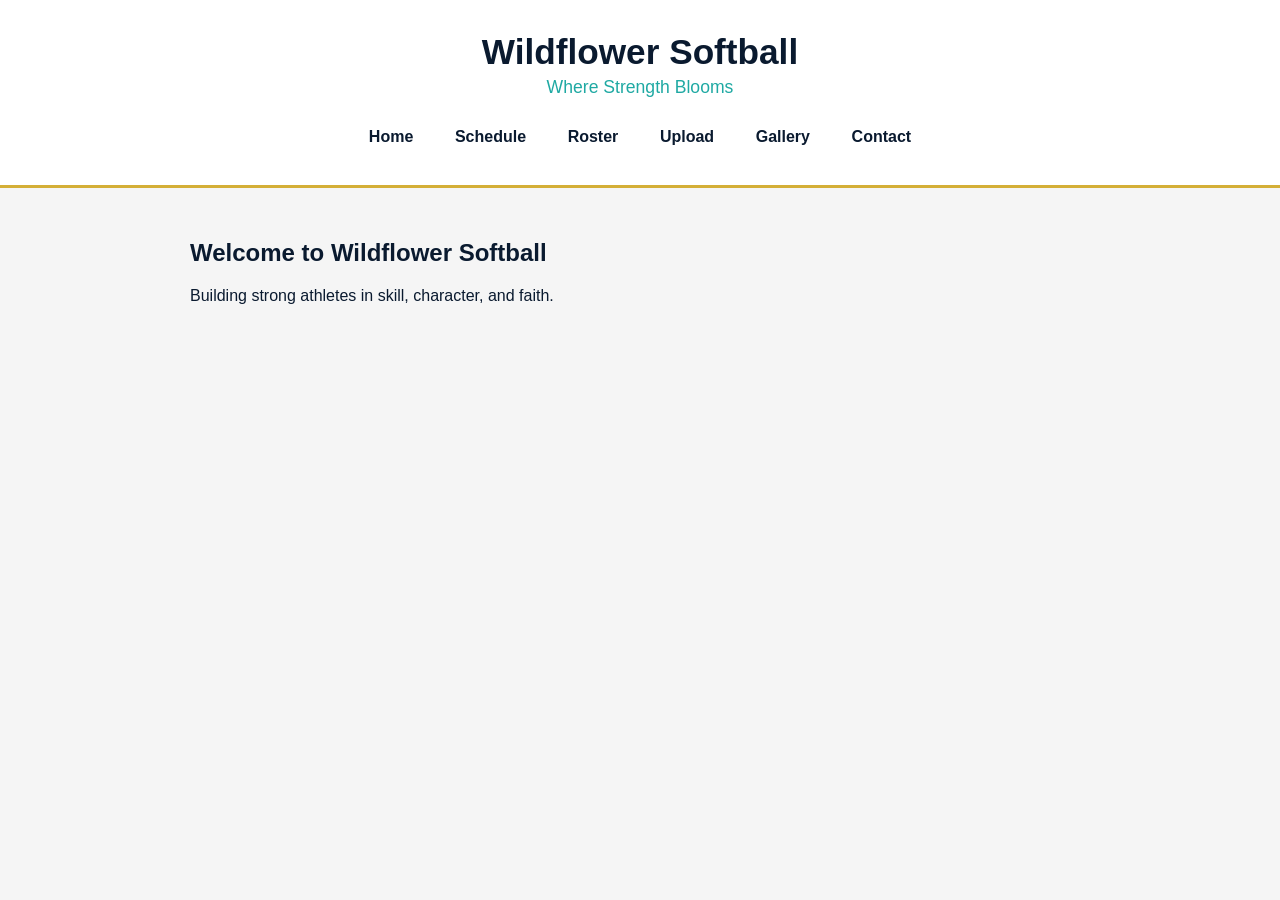
==== index.html @ 204d7a64 "Rename Index.html to index.html" ====
<!DOCTYPE html>
<html lang="en">
<head>
  <meta charset="UTF-8" />
  <meta name="viewport" content="width=device-width, initial-scale=1.0" />
  <title>Wildflower Softball</title>
  <link rel="stylesheet" href="style.css" />
  <script src="https://accounts.google.com/gsi/client" async defer></script>
</head>

<body>
  <header>
    <h1>Wildflower Softball</h1>
    <p class="tagline">Where Strength Blooms</p>

    <nav>
      <a href="index.html">Home</a>
      <a href="schedule.html">Schedule</a>
      <a href="roster.html">Roster</a>
      <a href="upload.html">Upload</a>
      <a href="gallery.html">Gallery</a>
      <a href="contact.html">Contact</a>
    </nav>
  </header>

  <main>
    <section class="hero">
      <h2>Welcome to Wildflower Softball</h2>
      <p>Building strong athletes in skill, character, and faith.</p>
    </section>
  </main>

  <script src="script.js"></script>
</body>
</html>
---- style.css ----
/* Wildflower Softball – Clean, Modern, Mobile-First */

:root {
  --navy: #0a1a2f;
  --teal: #1fa9a3;
  --gold: #d4af37;
  --white: #ffffff;
  --gray: #f5f5f5;
}

body {
  margin: 0;
  font-family: "Inter", sans-serif;
  background: var(--gray);
  color: var(--navy);
}

header {
  text-align: center;
  padding: 2rem 1rem;
  background: var(--white);
  border-bottom: 3px solid var(--gold);
}

h1 {
  margin: 0;
  font-size: 2.2rem;
  font-weight: 700;
}

.tagline {
  margin-top: 0.3rem;
  font-size: 1.1rem;
  color: var(--teal);
}

nav {
  margin-top: 1.5rem;
  display: flex;
  justify-content: center;
  flex-wrap: wrap;
  gap: 1rem;
}

nav a {
  text-decoration: none;
  color: var(--navy);
  font-weight: 600;
  padding: 0.4rem 0.8rem;
  border-radius: 6px;
  transition: 0.2s;
}

nav a:hover,
nav a.active {
  background: var(--gold);
  color: var(--white);
}

main {
  padding: 2rem 1rem;
  max-width: 900px;
  margin: auto;
}

.card {
  background: var(--white);
  padding: 2rem;
  border-radius: 10px;
  box-shadow: 0 4px 12px rgba(0,0,0,0.08);
  margin-bottom: 2rem;
}

.gallery-grid {
  display: grid;
  grid-template-columns: repeat(auto-fill, minmax(160px, 1fr));
  gap: 1rem;
}

.gallery-img {
  width: 100%;
  border-radius: 8px;
  object-fit: cover;
}
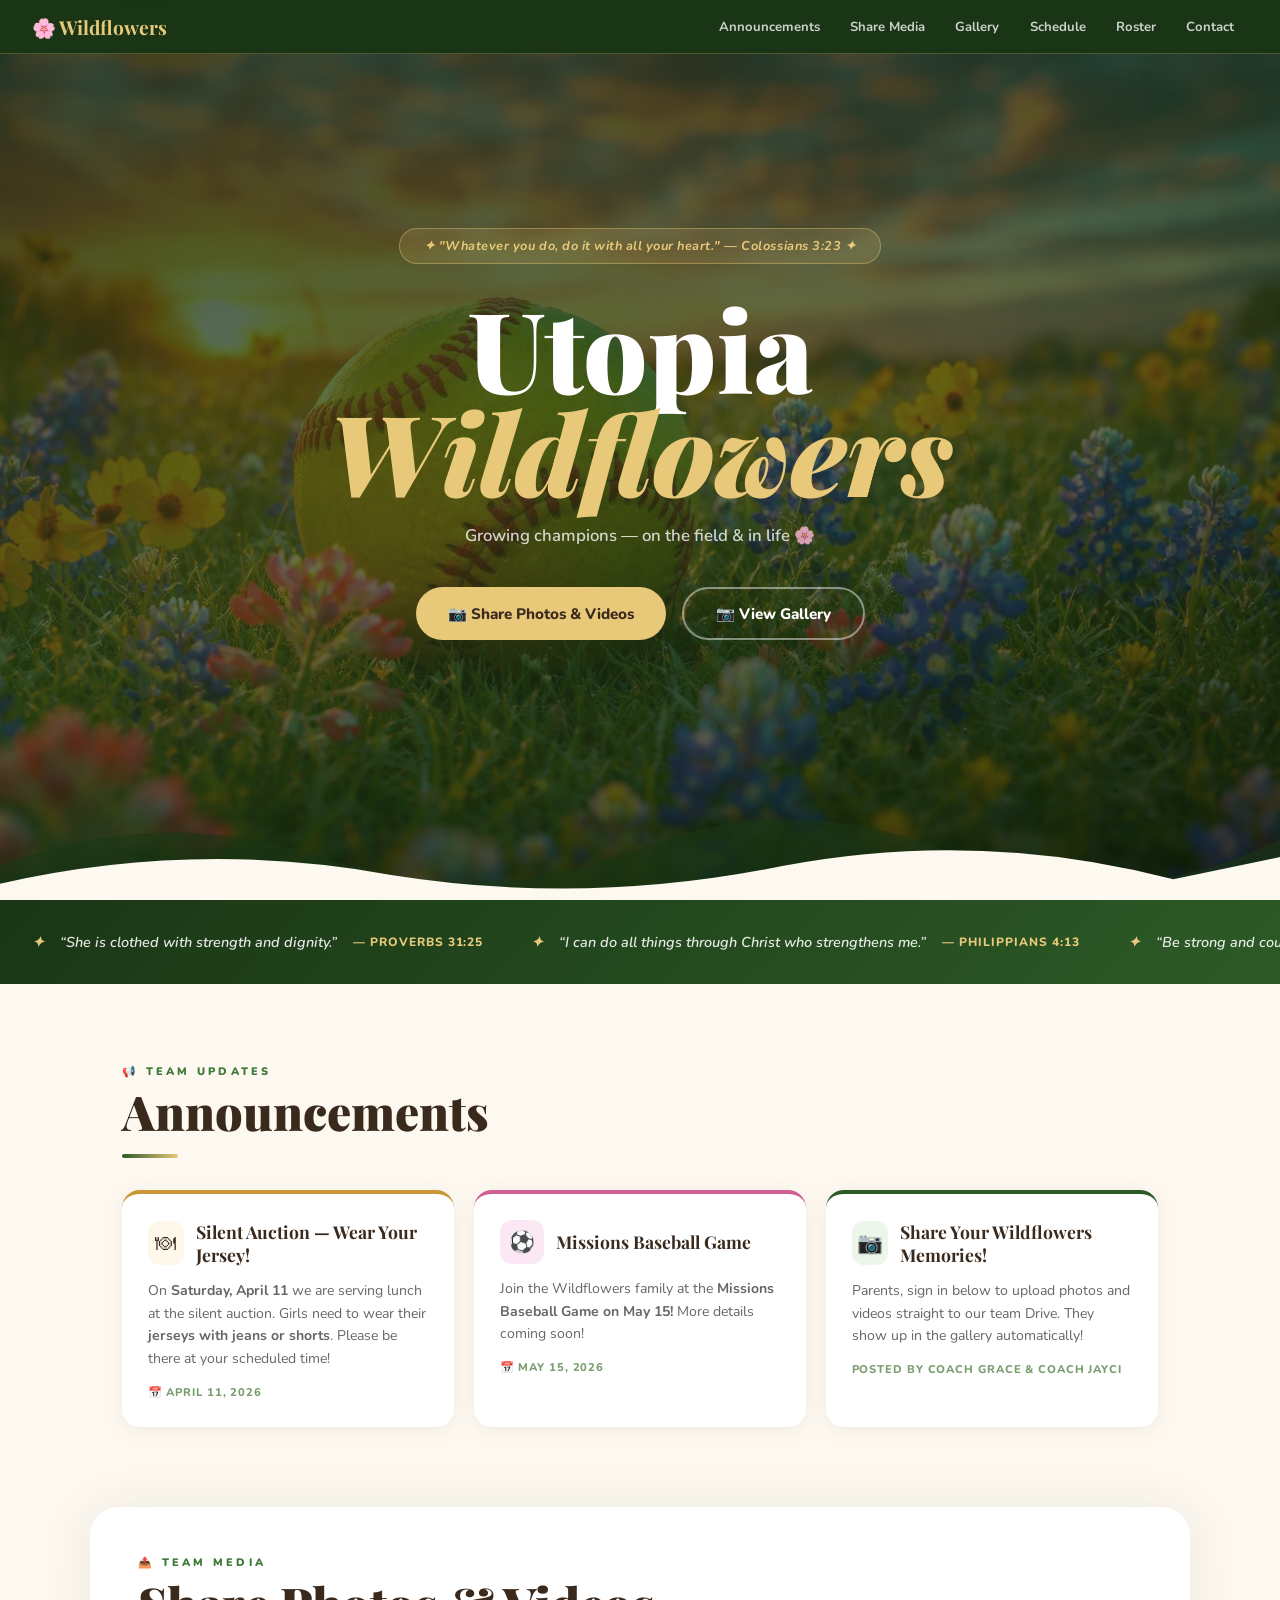
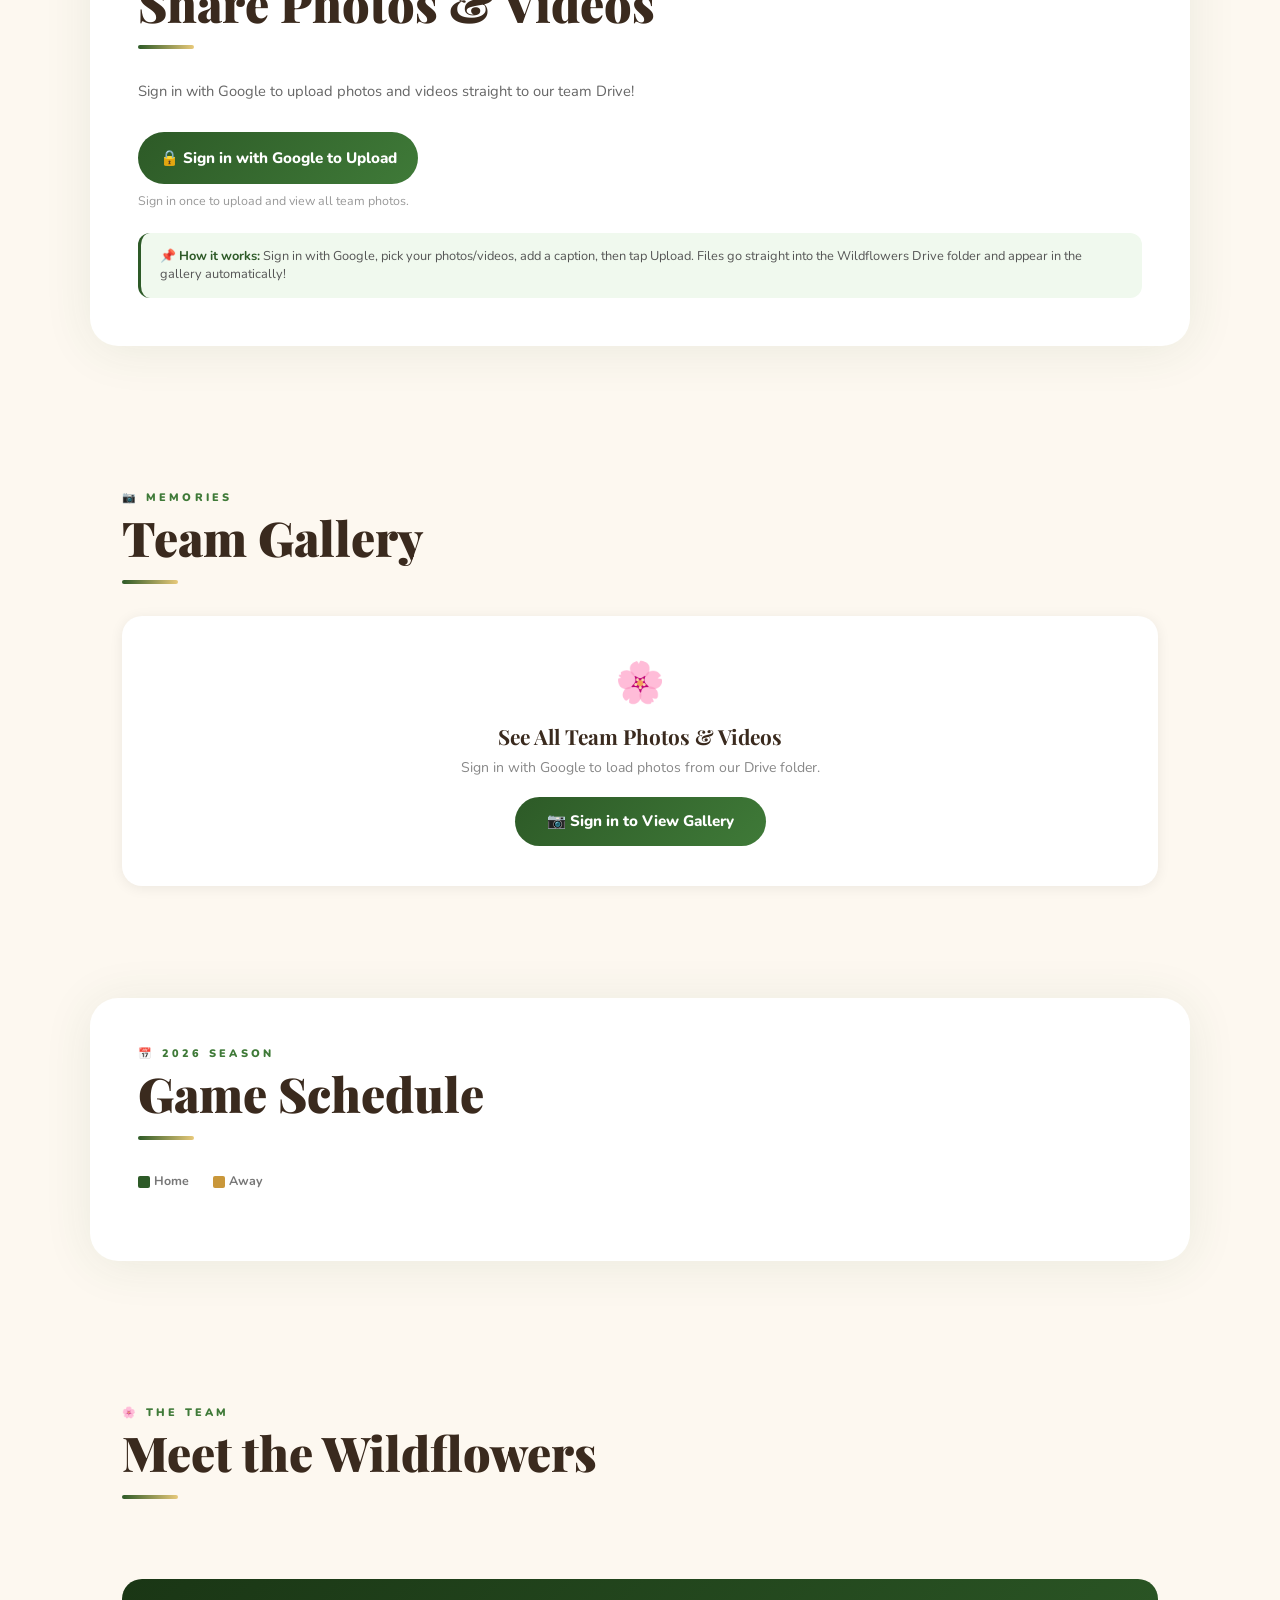
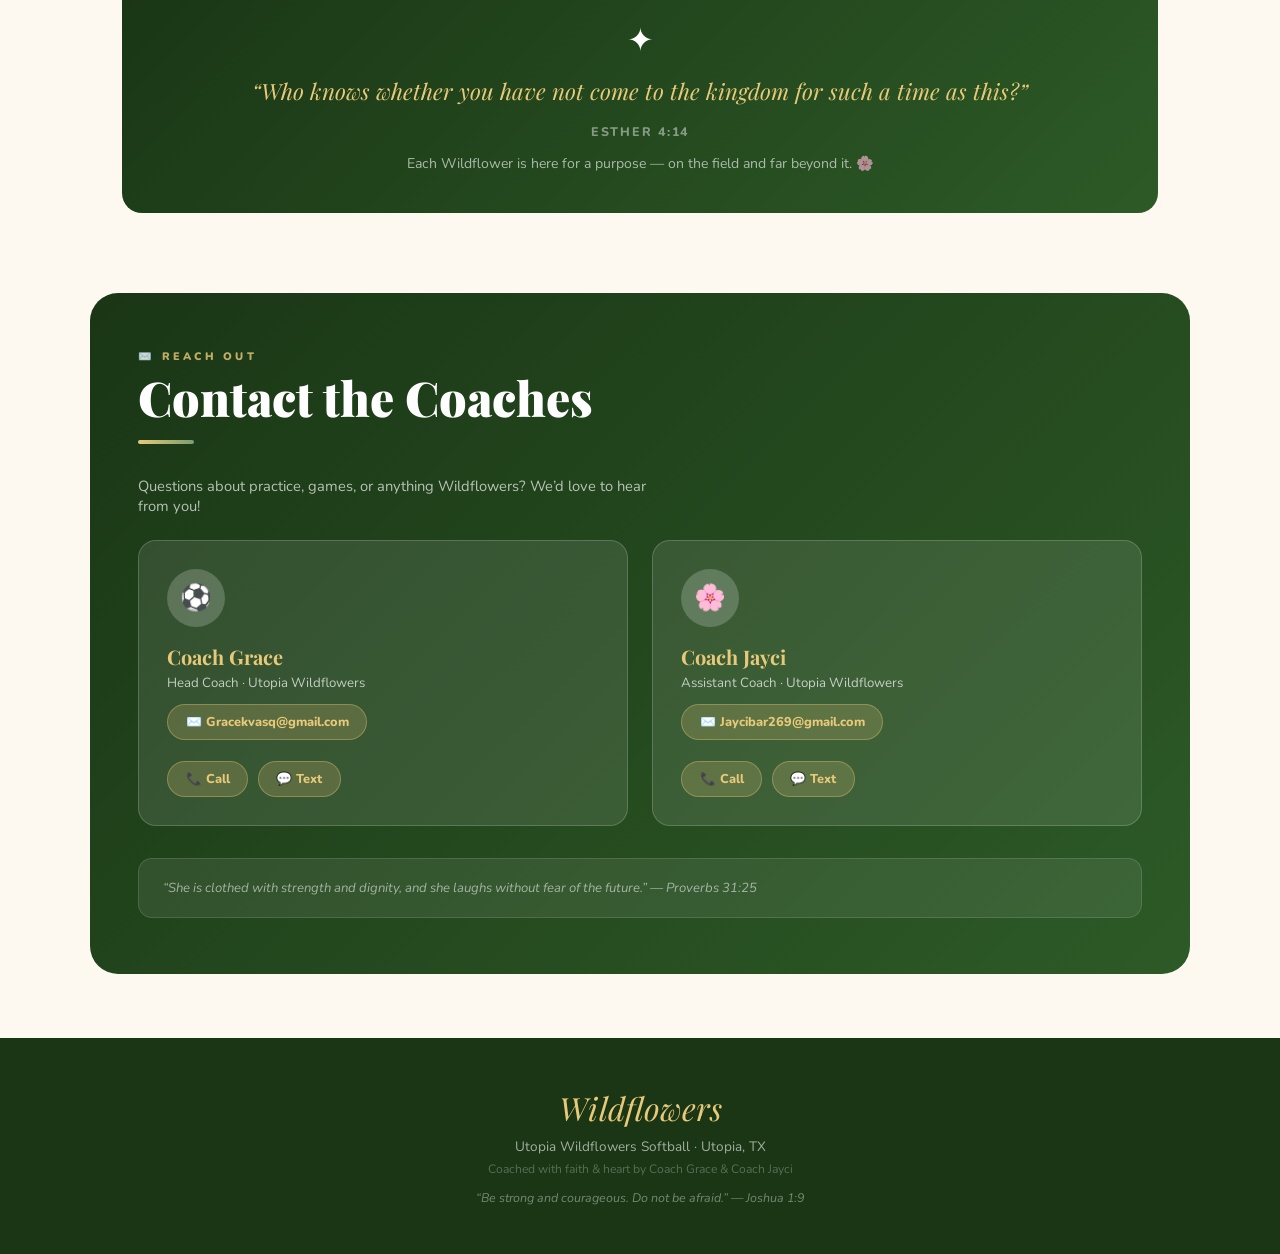
==== commit 8535c0ab: "Updated index.html file" ====
--- a/index.html
+++ b/index.html
@@ -1,35 +1,611 @@
 <!DOCTYPE html>
 <html lang="en">
 <head>
-  <meta charset="UTF-8" />
-  <meta name="viewport" content="width=device-width, initial-scale=1.0" />
-  <title>Wildflower Softball</title>
-  <link rel="stylesheet" href="style.css" />
-  <script src="https://accounts.google.com/gsi/client" async defer></script>
+<meta charset="UTF-8"/>
+<meta name="viewport" content="width=device-width,initial-scale=1.0"/>
+<title>Utopia Wildflowers Softball</title>
+<link href="https://fonts.googleapis.com/css2?family=Playfair+Display:ital,wght@0,700;0,900;1,700&family=Nunito:wght@400;600;700;800;900&display=swap" rel="stylesheet"/>
+<style>
+:root{--green:#2d5a27;--greenlt:#3f7a38;--greendk:#1a3615;--sage:#7a9e6f;--gold:#c9973a;--wheat:#e8c97a;--cream:#fdf8f0;--bark:#3a2a1e}
+*,*::before,*::after{box-sizing:border-box;margin:0;padding:0}
+html{scroll-behavior:smooth}
+body{font-family:"Nunito",sans-serif;background:var(--cream);color:var(--bark);overflow-x:hidden}
+nav{position:fixed;top:0;left:0;right:0;z-index:100;display:flex;justify-content:space-between;align-items:center;padding:.85rem 2rem;background:rgba(26,54,21,.96);backdrop-filter:blur(14px);border-bottom:1px solid rgba(232,201,122,.25)}
+.navlogo{font-family:"Playfair Display",serif;font-size:1.2rem;font-weight:700;color:var(--wheat);text-decoration:none}
+.navlinks{display:flex;gap:.2rem;list-style:none}
+.navlinks a{color:rgba(255,255,255,.78);text-decoration:none;font-weight:700;font-size:.82rem;padding:.4rem .85rem;border-radius:50px;transition:background .2s}
+.navlinks a:hover{background:rgba(255,255,255,.1);color:var(--wheat)}
+@media(max-width:750px){.navlinks{display:none}}
+.hero{min-height:100vh;background:url("[data-uri]") center/cover no-repeat;position:relative;display:flex;flex-direction:column;align-items:center;justify-content:center;overflow:hidden;padding:6rem 2rem 8rem;text-align:center}
+.hero::before{content:"";position:absolute;inset:0;background:linear-gradient(160deg,rgba(20,40,15,.82) 0%,rgba(30,60,22,.68) 50%,rgba(10,25,8,.78) 100%);z-index:0}
+.hero > *{position:relative;z-index:1}
+.petal{position:absolute;opacity:0;animation:pf 10s ease-in-out infinite;font-size:1.4rem}
+@keyframes pf{0%{opacity:0;transform:translateY(30px) rotate(0deg)}15%{opacity:.4}85%{opacity:.3}100%{opacity:0;transform:translateY(-60px) rotate(25deg)}}
+.vribbon{background:rgba(232,201,122,.15);border:1px solid rgba(232,201,122,.4);color:var(--wheat);font-size:.8rem;font-weight:700;font-style:italic;padding:.5rem 1.5rem;border-radius:50px;margin-bottom:2rem;letter-spacing:.04em}
+.htitle{font-family:"Playfair Display",serif;font-size:clamp(3.2rem,11vw,7rem);font-weight:900;color:white;line-height:.92}
+.htitle em{display:block;font-style:italic;color:var(--wheat)}
+.htagline{margin-top:1.4rem;font-size:1.05rem;color:rgba(255,255,255,.78);font-weight:600}
+.hcta{margin-top:2.5rem;display:flex;gap:1rem;flex-wrap:wrap;justify-content:center}
+.hgrass{position:absolute;bottom:-2px;left:0;right:0;pointer-events:none}
+.btn{display:inline-flex;align-items:center;gap:.5rem;padding:.9rem 2rem;border-radius:50px;font-family:"Nunito",sans-serif;font-weight:800;font-size:.95rem;cursor:pointer;border:none;text-decoration:none;transition:transform .18s,box-shadow .18s}
+.btn:hover{transform:translateY(-2px);box-shadow:0 10px 28px rgba(0,0,0,.25)}
+.btngold{background:var(--wheat);color:var(--bark)}
+.btnghost{background:transparent;color:white;border:2px solid rgba(255,255,255,.45)}
+.sband{background:linear-gradient(135deg,var(--greendk),var(--green));padding:2rem;overflow:hidden}
+.vcar{display:flex;gap:3rem;animation:sv 35s linear infinite;width:max-content}
+.vcar:hover{animation-play-state:paused}
+@keyframes sv{0%{transform:translateX(0)}100%{transform:translateX(-50%)}}
+.vi{display:flex;align-items:center;gap:1rem;white-space:nowrap;color:rgba(255,255,255,.88);font-size:.9rem;font-style:italic;font-weight:600}
+.vi .ref{color:var(--wheat);font-style:normal;font-weight:800;font-size:.75rem;letter-spacing:.08em}
+.vd{color:var(--wheat)}
+.sw{max-width:1100px;margin:0 auto;padding:5rem 2rem}
+.sl{font-size:.68rem;font-weight:900;letter-spacing:.3em;text-transform:uppercase;color:var(--greenlt);margin-bottom:.4rem}
+.st{font-family:"Playfair Display",serif;font-size:clamp(2rem,5vw,3rem);font-weight:900;color:var(--bark);line-height:1.1}
+.divider{width:56px;height:4px;background:linear-gradient(90deg,var(--green),var(--wheat));border-radius:2px;margin:1rem 0 2rem}
+.agrid{display:grid;grid-template-columns:repeat(auto-fill,minmax(300px,1fr));gap:1.25rem;margin-top:1.5rem}
+.acard{background:white;border-radius:18px;padding:1.6rem;box-shadow:0 3px 20px rgba(0,0,0,.06);border-top:4px solid var(--green);transition:transform .2s}
+.acard:hover{transform:translateY(-3px)}
+.acard.gt{border-top-color:var(--gold)}.acard.bt{border-top-color:#d06090}
+.airow{display:flex;align-items:center;gap:.75rem;margin-bottom:.9rem}
+.aemoji{width:44px;height:44px;border-radius:12px;display:flex;align-items:center;justify-content:center;font-size:1.3rem}
+.bgg{background:#eef5eb}.bggo{background:#fef8eb}.bgb{background:#fce8f4}
+.acard h3{font-family:"Playfair Display",serif;font-size:1.1rem;font-weight:700;color:var(--bark)}
+.acard p{font-size:.88rem;color:#666;line-height:1.6;margin-top:.5rem}
+.adate{display:inline-block;margin-top:.9rem;font-size:.7rem;font-weight:800;letter-spacing:.08em;text-transform:uppercase;color:var(--sage)}
+.ubox{background:white;border-radius:28px;padding:3rem;box-shadow:0 4px 50px rgba(45,90,39,.09);max-width:1100px;margin:0 auto 4rem}
+.ucols{display:grid;grid-template-columns:1fr 1fr;gap:2rem;margin-top:2rem}
+@media(max-width:680px){.ucols{grid-template-columns:1fr}.ubox{padding:2rem 1.25rem}}
+.uzone{border:2.5px dashed var(--sage);border-radius:18px;padding:2.2rem 1.5rem;display:flex;flex-direction:column;align-items:center;gap:.7rem;text-align:center;cursor:pointer;background:#fafff8;position:relative;overflow:hidden;transition:border-color .2s,background .2s}
+.uzone:hover,.uzone.dov{border-color:var(--green);background:#f0faf0}
+.uzone input[type=file]{position:absolute;inset:0;opacity:0;cursor:pointer;width:100%;height:100%}
+.uic{width:54px;height:54px;border-radius:50%;display:flex;align-items:center;justify-content:center;font-size:1.5rem;color:white;flex-shrink:0}
+.uig{background:linear-gradient(135deg,var(--green),var(--sage))}.uib{background:linear-gradient(135deg,#4a6fd4,#8b80d4)}
+.uzone h3{font-family:"Playfair Display",serif;font-size:1.2rem;color:var(--bark)}
+.uzone p{font-size:.82rem;color:#999;max-width:180px}
+.tbadge{display:inline-block;padding:.2rem .75rem;border-radius:50px;font-size:.68rem;font-weight:900;letter-spacing:.1em;text-transform:uppercase}
+.tph{background:#fce8f4;color:#b0408a}.tvid{background:#eaecfe;color:#4050c0}
+.uform{display:flex;flex-direction:column;gap:.9rem;margin-top:1.2rem}
+.uform label{display:block;font-size:.72rem;font-weight:900;letter-spacing:.08em;text-transform:uppercase;color:var(--green);margin-bottom:.35rem}
+.uform input,.uform select{width:100%;padding:.72rem 1rem;border:2px solid #e8e8e8;border-radius:12px;font-family:"Nunito",sans-serif;font-size:.9rem;color:var(--bark);background:white;outline:none;transition:border-color .2s}
+.uform input:focus,.uform select:focus{border-color:var(--green)}
+.ubtn{background:linear-gradient(135deg,var(--green),var(--greenlt));color:white;border:none;padding:1rem;border-radius:50px;font-family:"Nunito",sans-serif;font-weight:800;font-size:.95rem;cursor:pointer;width:100%;margin-top:.4rem;transition:transform .18s,box-shadow .18s}
+.ubtn:hover{transform:translateY(-2px);box-shadow:0 8px 24px rgba(45,90,39,.3)}
+.ubtn:disabled{opacity:.6;cursor:not-allowed;transform:none}
+.progwrap{display:none;margin-top:.8rem}.progwrap.show{display:block}
+.progbg{height:8px;background:#eee;border-radius:4px;overflow:hidden}
+.progfill{height:100%;background:linear-gradient(90deg,var(--green),var(--sage));border-radius:4px;width:0%;transition:width .3s}
+.proglbl{font-size:.75rem;color:#999;margin-top:.35rem;font-weight:700}
+.prevstrip{display:flex;gap:.6rem;flex-wrap:wrap;margin-top:.8rem}
+.prevthumb{position:relative;width:68px;height:68px;border-radius:10px;overflow:hidden;border:2px solid var(--sage)}
+.prevthumb img{width:100%;height:100%;object-fit:cover}
+.prevvid{width:100%;height:100%;background:linear-gradient(135deg,#4a6fd4,#8b5cf6);display:flex;align-items:center;justify-content:center;font-size:.9rem;color:white}
+.rmthumb{position:absolute;top:2px;right:2px;background:rgba(0,0,0,.55);color:white;border:none;border-radius:50%;width:18px;height:18px;font-size:.6rem;cursor:pointer}
+.dstatus{margin-top:1rem;padding:.85rem 1.1rem;border-radius:12px;font-size:.82rem;font-weight:700;display:none}
+.dstatus.show{display:block}.dstatus.conn{background:#eef5eb;color:var(--green);border:1px solid #c0ddc0}
+.gfilters{display:flex;gap:.5rem;flex-wrap:wrap;margin-bottom:1.75rem}
+.fbtn{padding:.42rem 1.1rem;border-radius:50px;border:2px solid var(--sage);background:transparent;color:var(--green);font-family:"Nunito",sans-serif;font-weight:700;font-size:.82rem;cursor:pointer;transition:all .18s}
+.fbtn.active,.fbtn:hover{background:var(--green);border-color:var(--green);color:white}
+.ggrid{display:grid;grid-template-columns:repeat(auto-fill,minmax(230px,1fr));gap:1.2rem}
+.gcard{border-radius:16px;overflow:hidden;background:white;box-shadow:0 2px 14px rgba(0,0,0,.07);transition:transform .22s;cursor:pointer}
+.gcard:hover{transform:translateY(-4px)}
+.gthumb{width:100%;height:175px;object-fit:cover;display:block}
+.gph{width:100%;height:175px;display:flex;align-items:center;justify-content:center;font-size:2.8rem}
+.ginfo{padding:.9rem 1rem}
+.ginfo h4{font-family:"Playfair Display",serif;font-size:.95rem;font-weight:700;color:var(--bark);margin-bottom:.2rem}
+.ginfo p{font-size:.76rem;color:#888}
+.gmeta{display:flex;align-items:center;gap:.5rem;margin-top:.4rem}
+.gsignin{background:white;border-radius:20px;padding:2.5rem;text-align:center;box-shadow:0 2px 14px rgba(0,0,0,.07);margin-bottom:2rem}
+.gsignin h3{font-family:"Playfair Display",serif;font-size:1.3rem;color:var(--bark);margin-bottom:.5rem}
+.gsignin p{font-size:.88rem;color:#888;margin-bottom:1.25rem}
+.gbtn{display:inline-flex;align-items:center;gap:.6rem;background:linear-gradient(135deg,var(--green),var(--greenlt));color:white;border:none;padding:.9rem 2rem;border-radius:50px;font-family:"Nunito",sans-serif;font-weight:800;font-size:.95rem;cursor:pointer;transition:transform .18s}
+.gbtn:hover{transform:translateY(-2px)}
+.gload{text-align:center;padding:3rem;color:var(--sage);font-weight:700;display:none}.gload.show{display:block}
+.lightbox{position:fixed;inset:0;background:rgba(0,0,0,.92);z-index:500;display:none;align-items:center;justify-content:center;padding:1rem}
+.lightbox.open{display:flex}
+.lightbox img{max-width:95vw;max-height:90vh;border-radius:12px;object-fit:contain}
+.lbclose{position:absolute;top:1rem;right:1.25rem;color:white;font-size:2rem;cursor:pointer;background:none;border:none}
+.lbcap{position:absolute;bottom:1.5rem;left:0;right:0;text-align:center;color:rgba(255,255,255,.8);font-size:.88rem;font-weight:600}
+.sbox{background:white;border-radius:28px;padding:3rem;box-shadow:0 4px 50px rgba(45,90,39,.09);max-width:1100px;margin:0 auto 4rem}
+.slist{display:flex;flex-direction:column;gap:.85rem;margin-top:1.5rem}
+.srow{display:grid;grid-template-columns:72px 1fr auto auto;align-items:center;gap:1.25rem;padding:1.1rem 1.4rem;background:var(--cream);border-radius:14px;border-left:4px solid var(--green);transition:box-shadow .18s,transform .18s}
+.srow:hover{box-shadow:0 4px 20px rgba(45,90,39,.1);transform:translateX(3px)}
+.srow.away{border-left-color:var(--gold)}.srow.past{opacity:.45}
+.sday{font-family:"Playfair Display",serif;font-size:1.9rem;font-weight:900;color:var(--green);line-height:1;text-align:center}
+.smon{font-size:.65rem;font-weight:900;letter-spacing:.12em;text-transform:uppercase;color:var(--sage);text-align:center}
+.sdet h4{font-weight:800;font-size:.95rem;color:var(--bark)}
+.sdet p{font-size:.78rem;color:#777;margin-top:.18rem}
+.hab{padding:.25rem .7rem;border-radius:50px;font-size:.66rem;font-weight:900;text-transform:uppercase;letter-spacing:.08em;white-space:nowrap}
+.hbh{background:#eef5eb;color:var(--green)}.hba{background:#fef8eb;color:#a07020}
+.stype{padding:.3rem .8rem;border-radius:50px;font-size:.66rem;font-weight:900;text-transform:uppercase;white-space:nowrap;background:#eef5eb;color:var(--green)}
+@media(max-width:600px){.srow{grid-template-columns:56px 1fr}.hab,.stype{display:none}}
+.rgrid{display:grid;grid-template-columns:repeat(auto-fill,minmax(130px,1fr));gap:1rem;margin-top:1.5rem}
+.pcard{background:white;border-radius:16px;padding:1.2rem .75rem;text-align:center;box-shadow:0 2px 14px rgba(0,0,0,.06);transition:transform .2s;position:relative}
+.pcard:hover{transform:translateY(-4px)}
+.pcard.inj::after{content:"Injured";position:absolute;top:7px;right:7px;background:#fce8e8;color:#c04040;font-size:.58rem;font-weight:900;padding:.15rem .45rem;border-radius:50px;text-transform:uppercase}
+.pavatar{width:54px;height:54px;border-radius:50%;display:flex;align-items:center;justify-content:center;font-family:"Playfair Display",serif;font-size:1.3rem;font-weight:700;color:white;margin:0 auto .5rem}
+.pnum{font-family:"Playfair Display",serif;font-size:1rem;color:var(--wheat);font-weight:900}
+.pname{font-weight:900;font-size:.88rem;color:var(--bark);margin-top:.15rem}
+.ppos{font-size:.7rem;color:var(--sage);font-weight:700;text-transform:uppercase;letter-spacing:.07em;margin-top:.15rem}
+.cbox{background:linear-gradient(135deg,var(--greendk),var(--green));border-radius:28px;padding:3.5rem 3rem;max-width:1100px;margin:0 auto 4rem;color:white}
+.cbox .sl{color:var(--wheat);opacity:.8}.cbox .st{color:white}.cbox .divider{background:linear-gradient(90deg,var(--wheat),var(--sage))}
+.ccards{display:grid;grid-template-columns:1fr 1fr;gap:1.5rem;margin-top:1.5rem}
+@media(max-width:580px){.ccards{grid-template-columns:1fr}}
+.ccard{background:rgba(255,255,255,.1);border:1px solid rgba(255,255,255,.18);border-radius:18px;padding:1.75rem;transition:background .2s}
+.ccard:hover{background:rgba(255,255,255,.15)}
+.cavatar{width:58px;height:58px;border-radius:50%;background:rgba(255,255,255,.2);display:flex;align-items:center;justify-content:center;font-size:1.6rem;margin-bottom:1rem}
+.ccard h3{font-family:"Playfair Display",serif;font-size:1.25rem;color:var(--wheat);font-weight:700}
+.ccard p{font-size:.83rem;color:rgba(255,255,255,.7);margin-top:.25rem}
+.cemail{display:inline-flex;align-items:center;gap:.4rem;margin-top:.75rem;background:rgba(232,201,122,.2);border:1px solid rgba(232,201,122,.35);color:var(--wheat);padding:.5rem 1.1rem;border-radius:50px;font-size:.8rem;font-weight:800;text-decoration:none;transition:background .2s}
+.cemail:hover{background:rgba(232,201,122,.35)}
+.cbtns{display:flex;gap:.6rem;margin-top:.6rem;flex-wrap:wrap}
+footer{background:var(--greendk);color:rgba(255,255,255,.6);text-align:center;padding:3rem 2rem;font-size:.85rem}
+.flogo{font-family:"Playfair Display",serif;font-size:2rem;color:var(--wheat);margin-bottom:.5rem;font-style:italic}
+.fverse{font-style:italic;color:rgba(255,255,255,.4);font-size:.78rem;margin-top:.75rem}
+.toast{position:fixed;bottom:2rem;right:2rem;background:var(--green);color:white;padding:1rem 1.5rem;border-radius:14px;font-weight:800;font-size:.88rem;z-index:300;transform:translateY(100px);opacity:0;transition:all .4s cubic-bezier(.34,1.56,.64,1);display:flex;align-items:center;gap:.5rem;box-shadow:0 8px 24px rgba(45,90,39,.35);max-width:320px}
+.toast.show{transform:translateY(0);opacity:1}
+@keyframes fadeUp{from{opacity:0;transform:translateY(18px)}to{opacity:1;transform:translateY(0)}}
+.fadeup{animation:fadeUp .6s ease both}
+.note{margin-top:1.5rem;background:#f0f9ee;border-radius:12px;padding:.9rem 1.2rem;font-size:.8rem;color:#555;border-left:3px solid var(--green)}
+</style>
 </head>
-
 <body>
-  <header>
-    <h1>Wildflower Softball</h1>
-    <p class="tagline">Where Strength Blooms</p>
-
-    <nav>
-      <a href="index.html">Home</a>
-      <a href="schedule.html">Schedule</a>
-      <a href="roster.html">Roster</a>
-      <a href="upload.html">Upload</a>
-      <a href="gallery.html">Gallery</a>
-      <a href="contact.html">Contact</a>
-    </nav>
-  </header>
-
-  <main>
-    <section class="hero">
-      <h2>Welcome to Wildflower Softball</h2>
-      <p>Building strong athletes in skill, character, and faith.</p>
-    </section>
-  </main>
-
-  <script src="script.js"></script>
+<nav>
+  <a href="#" class="navlogo">&#127800; Wildflowers</a>
+  <ul class="navlinks">
+    <li><a href="#ann">Announcements</a></li>
+    <li><a href="#upload">Share Media</a></li>
+    <li><a href="#gallery">Gallery</a></li>
+    <li><a href="#schedule">Schedule</a></li>
+    <li><a href="#roster">Roster</a></li>
+    <li><a href="#contact">Contact</a></li>
+  </ul>
+</nav>
+
+<div class="hero">
+  <span class="petal" style="top:12%;left:7%;animation-delay:0s;animation-duration:9s">&#127800;</span>
+  <span class="petal" style="top:22%;right:9%;animation-delay:2s;animation-duration:11s">&#127804;</span>
+  <span class="petal" style="top:58%;left:6%;animation-delay:4.5s;animation-duration:8s">&#127802;</span>
+  <span class="petal" style="top:70%;right:7%;animation-delay:1.5s;animation-duration:13s">&#127800;</span>
+  <span class="petal" style="top:38%;right:18%;animation-delay:3s;animation-duration:10s">&#127803;</span>
+  <div class="vribbon">&#10022; "Whatever you do, do it with all your heart." &mdash; Colossians 3:23 &#10022;</div>
+  <h1 class="htitle">Utopia<br/><em>Wildflowers</em></h1>
+  <p class="htagline">Growing champions &mdash; on the field &amp; in life &#127800;</p>
+  <div class="hcta">
+    <a href="#upload" class="btn btngold">&#128247; Share Photos &amp; Videos</a>
+    <a href="#gallery" class="btn btnghost">&#128247; View Gallery</a>
+  </div>
+  <svg class="hgrass" viewBox="0 0 1440 130" xmlns="http://www.w3.org/2000/svg" preserveAspectRatio="none">
+    <path d="M0,90 Q180,20 360,80 Q540,140 720,70 Q900,0 1080,80 Q1260,150 1440,60 L1440,130 L0,130 Z" fill="#1a3615" opacity=".6"/>
+    <path d="M0,110 Q220,60 440,100 Q660,135 880,90 Q1100,48 1320,105 L1440,80 L1440,130 L0,130 Z" fill="#fdf8f0"/>
+  </svg>
+</div>
+
+<div class="sband">
+  <div class="vcar">
+    <div class="vi"><span class="vd">&#10022;</span>&ldquo;She is clothed with strength and dignity.&rdquo;<span class="ref">&mdash; PROVERBS 31:25</span></div>
+    <div class="vi"><span class="vd">&#10022;</span>&ldquo;I can do all things through Christ who strengthens me.&rdquo;<span class="ref">&mdash; PHILIPPIANS 4:13</span></div>
+    <div class="vi"><span class="vd">&#10022;</span>&ldquo;Be strong and courageous. Do not be afraid.&rdquo;<span class="ref">&mdash; JOSHUA 1:9</span></div>
+    <div class="vi"><span class="vd">&#10022;</span>&ldquo;Whatever you do, do it with all your heart.&rdquo;<span class="ref">&mdash; COLOSSIANS 3:23</span></div>
+    <div class="vi"><span class="vd">&#10022;</span>&ldquo;Who knows whether you have not come to the kingdom for such a time as this?&rdquo;<span class="ref">&mdash; ESTHER 4:14</span></div>
+    <div class="vi"><span class="vd">&#10022;</span>&ldquo;She is clothed with strength and dignity.&rdquo;<span class="ref">&mdash; PROVERBS 31:25</span></div>
+    <div class="vi"><span class="vd">&#10022;</span>&ldquo;I can do all things through Christ who strengthens me.&rdquo;<span class="ref">&mdash; PHILIPPIANS 4:13</span></div>
+    <div class="vi"><span class="vd">&#10022;</span>&ldquo;Be strong and courageous. Do not be afraid.&rdquo;<span class="ref">&mdash; JOSHUA 1:9</span></div>
+    <div class="vi"><span class="vd">&#10022;</span>&ldquo;Whatever you do, do it with all your heart.&rdquo;<span class="ref">&mdash; COLOSSIANS 3:23</span></div>
+    <div class="vi"><span class="vd">&#10022;</span>&ldquo;Who knows whether you have not come to the kingdom for such a time as this?&rdquo;<span class="ref">&mdash; ESTHER 4:14</span></div>
+  </div>
+</div>
+
+<div id="ann" class="sw">
+  <div class="sl">&#128226; Team Updates</div>
+  <h2 class="st">Announcements</h2>
+  <div class="divider"></div>
+  <div class="agrid">
+    <div class="acard gt"><div class="airow"><div class="aemoji bggo">&#127869;</div><h3>Silent Auction &mdash; Wear Your Jersey!</h3></div><p>On <strong>Saturday, April 11</strong> we are serving lunch at the silent auction. Girls need to wear their <strong>jerseys with jeans or shorts</strong>. Please be there at your scheduled time!</p><span class="adate">&#128197; April 11, 2026</span></div>
+    <div class="acard bt"><div class="airow"><div class="aemoji bgb">&#9917;</div><h3>Missions Baseball Game</h3></div><p>Join the Wildflowers family at the <strong>Missions Baseball Game on May 15!</strong> More details coming soon!</p><span class="adate">&#128197; May 15, 2026</span></div>
+    <div class="acard"><div class="airow"><div class="aemoji bgg">&#128247;</div><h3>Share Your Wildflowers Memories!</h3></div><p>Parents, sign in below to upload photos and videos straight to our team Drive. They show up in the gallery automatically!</p><span class="adate">Posted by Coach Grace &amp; Coach Jayci</span></div>
+  </div>
+</div>
+
+<div style="padding:0 2rem">
+  <div class="ubox">
+    <div class="sl" id="upload">&#128228; Team Media</div>
+    <h2 class="st">Share Photos &amp; Videos</h2>
+    <div class="divider"></div>
+    <p style="color:#666;font-size:.92rem">Sign in with Google to upload photos and videos straight to our team Drive!</p>
+    <div id="dstatus" class="dstatus"></div>
+    <div id="signinSection" style="margin-top:1.5rem">
+      <button class="ubtn" style="max-width:280px" onclick="doSignIn(false)">&#128274; Sign in with Google to Upload</button>
+      <p style="font-size:.78rem;color:#999;margin-top:.5rem">Sign in once to upload and view all team photos.</p>
+    </div>
+    <div id="uploadCols" class="ucols" style="display:none">
+      <div>
+        <div class="uzone" id="photoZone"><input type="file" id="photoInput" accept="image/*" multiple/><div class="uic uig">&#128247;</div><span class="tbadge tph">Photos</span><h3>Drop photos here</h3><p>JPG, PNG, HEIC or tap to browse</p><div class="prevstrip" id="photoPreview"></div></div>
+        <div class="uform">
+          <div><label>Your Name</label><input type="text" id="photoName" placeholder="e.g. Sarah (Emma's mom)"/></div>
+          <div><label>Caption</label><input type="text" id="photoCaption" placeholder="e.g. Great play at Friday's game!"/></div>
+          <div><label>Event</label><select id="photoEvent"><option value="">Select an event...</option><option>Game Day</option><option>Practice</option><option>Tournament</option><option>Silent Auction</option><option>Missions Baseball Game</option><option>Team Celebration</option><option>Other</option></select></div>
+          <div class="progwrap" id="photoProgress"><div class="progbg"><div class="progfill" id="photoFill"></div></div><div class="proglbl" id="photoLabel">Uploading...</div></div>
+          <button class="ubtn" id="photoBtn" onclick="uploadToDrive('photo')">&#127800; Upload Photos to Drive</button>
+        </div>
+      </div>
+      <div>
+        <div class="uzone" id="videoZone"><input type="file" id="videoInput" accept="video/*" multiple/><div class="uic uib">&#127916;</div><span class="tbadge tvid">Videos</span><h3>Drop videos here</h3><p>MP4, MOV, M4V</p><div class="prevstrip" id="videoPreview"></div></div>
+        <div class="uform">
+          <div><label>Your Name</label><input type="text" id="videoName" placeholder="e.g. Mike (Lily's dad)"/></div>
+          <div><label>Caption</label><input type="text" id="videoCaption" placeholder="e.g. Incredible catch by Roxy!"/></div>
+          <div><label>Event</label><select id="videoEvent"><option value="">Select an event...</option><option>Game Day</option><option>Practice</option><option>Tournament</option><option>Silent Auction</option><option>Missions Baseball Game</option><option>Team Celebration</option><option>Other</option></select></div>
+          <div class="progwrap" id="videoProgress"><div class="progbg"><div class="progfill" id="videoFill"></div></div><div class="proglbl" id="videoLabel">Uploading...</div></div>
+          <button class="ubtn" id="videoBtn" onclick="uploadToDrive('video')">&#127916; Upload Videos to Drive</button>
+        </div>
+      </div>
+    </div>
+    <div class="note">&#128204; <strong style="color:var(--green)">How it works:</strong> Sign in with Google, pick your photos/videos, add a caption, then tap Upload. Files go straight into the Wildflowers Drive folder and appear in the gallery automatically!</div>
+  </div>
+</div>
+
+<div id="gallery" class="sw">
+  <div class="sl">&#128247; Memories</div>
+  <h2 class="st">Team Gallery</h2>
+  <div class="divider"></div>
+  <div class="gsignin" id="gallerySignin">
+    <div style="font-size:2.5rem;margin-bottom:.75rem">&#127800;</div>
+    <h3>See All Team Photos &amp; Videos</h3>
+    <p>Sign in with Google to load photos from our Drive folder.</p>
+    <button class="gbtn" onclick="doSignIn(true)">&#128247; Sign in to View Gallery</button>
+  </div>
+  <div class="gload" id="galleryLoad">&#127800; Loading photos from Drive...</div>
+  <div class="gfilters" id="galleryFilters" style="display:none">
+    <button class="fbtn active" onclick="filterGal('all',this)">All</button>
+    <button class="fbtn" onclick="filterGal('image',this)">&#128247; Photos</button>
+    <button class="fbtn" onclick="filterGal('video',this)">&#127916; Videos</button>
+  </div>
+  <div class="ggrid" id="galleryGrid"></div>
+  <div id="galleryEmpty" style="display:none;text-align:center;padding:3rem;color:#aaa"><div style="font-size:3rem;margin-bottom:1rem">&#127800;</div><p style="font-weight:700">No photos yet &mdash; be the first to upload!</p></div>
+</div>
+
+<div class="lightbox" id="lightbox" onclick="closeLB()">
+  <button class="lbclose" onclick="closeLB()">&#10005;</button>
+  <img id="lbimg" src="" alt=""/>
+  <div class="lbcap" id="lbcap"></div>
+</div>
+
+<div style="padding:0 2rem" id="schedule">
+  <div class="sbox">
+    <div class="sl">&#128197; 2026 Season</div>
+    <h2 class="st">Game Schedule</h2>
+    <div class="divider"></div>
+    <div style="display:flex;gap:1.5rem;flex-wrap:wrap;margin-bottom:1.5rem;font-size:.78rem;font-weight:700;color:#777">
+      <span><span style="display:inline-block;width:12px;height:12px;border-radius:2px;background:var(--green);margin-right:4px;vertical-align:middle"></span>Home</span>
+      <span><span style="display:inline-block;width:12px;height:12px;border-radius:2px;background:var(--gold);margin-right:4px;vertical-align:middle"></span>Away</span>
+    </div>
+    <div id="schedList" class="slist"></div>
+  </div>
+</div>
+
+<div id="roster" class="sw">
+  <div class="sl">&#127800; The Team</div>
+  <h2 class="st">Meet the Wildflowers</h2>
+  <div class="divider"></div>
+  <div id="rosterGrid" class="rgrid"></div>
+  <div style="margin-top:3rem;background:linear-gradient(135deg,#1a3615,#2d5a27);border-radius:20px;padding:2.5rem;text-align:center;color:white">
+    <div style="font-size:2rem;margin-bottom:.75rem">&#10022;</div>
+    <p style="font-family:'Playfair Display',serif;font-size:1.4rem;font-style:italic;line-height:1.55;color:var(--wheat)">&ldquo;Who knows whether you have not come to the kingdom for such a time as this?&rdquo;</p>
+    <p style="margin-top:.9rem;font-size:.78rem;font-weight:800;letter-spacing:.15em;text-transform:uppercase;color:rgba(255,255,255,.45)">Esther 4:14</p>
+    <p style="margin-top:.9rem;font-size:.88rem;color:rgba(255,255,255,.62)">Each Wildflower is here for a purpose &mdash; on the field and far beyond it. &#127800;</p>
+  </div>
+</div>
+
+<div style="padding:0 2rem" id="contact">
+  <div class="cbox">
+    <div class="sl">&#9993;&#65039; Reach Out</div>
+    <h2 class="st">Contact the Coaches</h2>
+    <div class="divider"></div>
+    <p style="color:rgba(255,255,255,.68);font-size:.92rem;max-width:520px">Questions about practice, games, or anything Wildflowers? We&rsquo;d love to hear from you!</p>
+    <div class="ccards">
+      <div class="ccard">
+        <div class="cavatar">&#9917;</div>
+        <h3>Coach Grace</h3>
+        <p>Head Coach &middot; Utopia Wildflowers</p>
+        <a href="mailto:Gracekvasq@gmail.com" class="cemail">&#9993;&#65039; Gracekvasq@gmail.com</a>
+        <div class="cbtns">
+          <a href="tel:8302799504" class="cemail">&#128222; Call</a>
+          <a href="sms:8302799504" class="cemail">&#128172; Text</a>
+        </div>
+      </div>
+      <div class="ccard">
+        <div class="cavatar">&#127800;</div>
+        <h3>Coach Jayci</h3>
+        <p>Assistant Coach &middot; Utopia Wildflowers</p>
+        <a href="mailto:Jaycibar269@gmail.com" class="cemail">&#9993;&#65039; Jaycibar269@gmail.com</a>
+        <div class="cbtns">
+          <a href="tel:8302798236" class="cemail">&#128222; Call</a>
+          <a href="sms:8302798236" class="cemail">&#128172; Text</a>
+        </div>
+      </div>
+    </div>
+    <div style="margin-top:2rem;background:rgba(255,255,255,.08);border-radius:14px;padding:1.25rem 1.5rem;border:1px solid rgba(255,255,255,.12)">
+      <p style="font-size:.82rem;color:rgba(255,255,255,.55);font-style:italic">&ldquo;She is clothed with strength and dignity, and she laughs without fear of the future.&rdquo; &mdash; Proverbs 31:25</p>
+    </div>
+  </div>
+</div>
+
+<footer>
+  <div class="flogo">Wildflowers</div>
+  <p>Utopia Wildflowers Softball &middot; Utopia, TX</p>
+  <p style="margin-top:.3rem;opacity:.45;font-size:.76rem">Coached with faith &amp; heart by Coach Grace &amp; Coach Jayci</p>
+  <p class="fverse">&ldquo;Be strong and courageous. Do not be afraid.&rdquo; &mdash; Joshua 1:9</p>
+</footer>
+
+<div class="toast" id="toast">&#9989; <span id="toastMsg"></span></div>
+<script>
+// ── CONFIG ───────────────────────────────────────────────
+var CID = "514465494343-99m0sudgh675lc1jiu6nlv4iob8pa2b4.apps.googleusercontent.com";
+var FID = "1mePXNfmf8TOk9qk3AevPLlZIqiI8fGrh";
+var SC  = "https://www.googleapis.com/auth/drive.file https://www.googleapis.com/auth/drive.readonly";
+var token = null;
+
+// ── ROSTER (built immediately, no waiting) ───────────────
+var players = [
+  {n:"Cheney",   num:"1", pos:"2nd Base",    i:"C"},
+  {n:"Ryann",    num:"2", pos:"Short Stop",  i:"R"},
+  {n:"Charlotte",num:"3", pos:"Left Field",  i:"C"},
+  {n:"Riley",    num:"4", pos:"3rd Base",    i:"R"},
+  {n:"Roxy",     num:"5", pos:"Catcher",     i:"R"},
+  {n:"Kenadie",  num:"6", pos:"Injured",     i:"K", inj:true},
+  {n:"Ryder",    num:"7", pos:"Right Field", i:"R"},
+  {n:"Ever",     num:"8", pos:"1st Base",    i:"E"},
+  {n:"Isabella", num:"9", pos:"Pitcher",     i:"I"}
+];
+var clrs = [
+  ["#2d5a27","#7a9e6f"],["#c9973a","#e8c97a"],["#b0306a","#f9c7c7"],
+  ["#4a6fd4","#a8c5f0"],["#6a3faa","#c8a0f0"],["#2a8a7a","#80d0c0"],
+  ["#8a5a2a","#d0a080"],["#2a5a8a","#80a0d0"],["#5a2a8a","#a080d0"]
+];
+(function buildRoster(){
+  var grid = document.getElementById("rosterGrid");
+  players.forEach(function(p, idx){
+    var c = clrs[idx % clrs.length];
+    var d = document.createElement("div");
+    d.className = "pcard" + (p.inj ? " inj" : "");
+    d.innerHTML = '<div class="pavatar" style="background:linear-gradient(135deg,' + c[0] + ',' + c[1] + ')">' + p.i + '</div>'
+      + '<div class="pnum">#' + p.num + '</div>'
+      + '<div class="pname">' + p.n + '</div>'
+      + '<div class="ppos">' + p.pos + '</div>';
+    grid.appendChild(d);
+  });
+})();
+
+// ── SCHEDULE (built immediately) ─────────────────────────
+var games = [
+  {day:"10",mon:"Apr",date:"Apr 10 2026",opp:"Leakey Diamond Eagles", loc:"Utopia",  time:"5:30 PM", home:true},
+  {day:"14",mon:"Apr",date:"Apr 14 2026",opp:"Leakey Diamond Eagles", loc:"Leakey",  time:"6:00 PM", home:false},
+  {day:"18",mon:"Apr",date:"Apr 18 2026",opp:"Dhanis",                loc:"Dhanis",  time:"11:30 AM",home:false},
+  {day:"20",mon:"Apr",date:"Apr 20 2026",opp:"Bandera Wild Things",   loc:"Utopia",  time:"6:00 PM", home:true},
+  {day:"30",mon:"Apr",date:"Apr 30 2026",opp:"Sabinal Hurricanes",    loc:"Utopia",  time:"6:00 PM", home:true},
+  {day:"2", mon:"May",date:"May 2 2026", opp:"Hondo Underdogs",       loc:"Hondo",   time:"3:00 PM", home:false},
+  {day:"11",mon:"May",date:"May 11 2026",opp:"Sabinal Hurricanes",    loc:"Sabinal", time:"6:00 PM", home:false},
+  {day:"16",mon:"May",date:"May 16 2026",opp:"Bandera Tropic Thunder",loc:"Bandera", time:"4:00 PM", home:false}
+];
+(function buildSchedule(){
+  var list = document.getElementById("schedList");
+  var now = new Date();
+  games.forEach(function(g){
+    var past = new Date(g.date) < now;
+    var r = document.createElement("div");
+    r.className = "srow" + (g.home ? "" : " away") + (past ? " past" : "");
+    r.innerHTML = '<div><div class="sday">' + g.day + '</div><div class="smon">' + g.mon + '</div></div>'
+      + '<div class="sdet"><h4>Wildflowers vs. ' + g.opp + '</h4><p>' + g.loc + ' &middot; ' + g.time + '</p></div>'
+      + '<span class="hab ' + (g.home ? "hbh" : "hba") + '">' + (g.home ? "Home" : "Away") + '</span>'
+      + '<span class="stype">Game</span>';
+    list.appendChild(r);
+  });
+})();
+
+// ── OAUTH (redirect — works on all mobile browsers) ──────
+function doSignIn(forGallery) {
+  try { sessionStorage.setItem("wfgal", forGallery ? "1" : "0"); } catch(e){}
+  var p = "client_id=" + encodeURIComponent(CID)
+    + "&redirect_uri=" + encodeURIComponent(location.origin + location.pathname)
+    + "&response_type=token"
+    + "&scope=" + encodeURIComponent(SC)
+    + "&include_granted_scopes=true";
+  location.href = "https://accounts.google.com/o/oauth2/v2/auth?" + p;
+}
+
+function checkToken() {
+  var h = location.hash;
+  if (!h) return;
+  var obj = {};
+  h.replace(/^#/,"").split("&").forEach(function(kv){
+    var a = kv.split("=");
+    obj[decodeURIComponent(a[0])] = decodeURIComponent(a[1] || "");
+  });
+  if (obj.access_token) {
+    token = obj.access_token;
+    history.replaceState(null, "", location.pathname);
+    onSignedIn();
+  }
+}
+
+function onSignedIn() {
+  document.getElementById("signinSection").style.display = "none";
+  document.getElementById("uploadCols").style.display = "grid";
+  var ds = document.getElementById("dstatus");
+  ds.className = "dstatus show conn";
+  ds.textContent = "Connected to Google Drive! Ready to upload and view photos.";
+  loadGallery();
+  toast("Signed in! You can now upload and view all photos.");
+}
+
+// ── GALLERY ───────────────────────────────────────────────
+function loadGallery() {
+  document.getElementById("gallerySignin").style.display = "none";
+  document.getElementById("galleryLoad").classList.add("show");
+  document.getElementById("galleryFilters").style.display = "none";
+  var url = "https://www.googleapis.com/drive/v3/files"
+    + "?q=%27" + FID + "%27+in+parents+and+trashed%3Dfalse"
+    + "&fields=files(id,name,mimeType,description,createdTime)"
+    + "&orderBy=createdTime+desc&pageSize=100";
+  var xhr = new XMLHttpRequest();
+  xhr.open("GET", url);
+  xhr.setRequestHeader("Authorization", "Bearer " + token);
+  xhr.onload = function(){
+    document.getElementById("galleryLoad").classList.remove("show");
+    if (xhr.status === 200) {
+      buildGallery(JSON.parse(xhr.responseText).files || []);
+    } else {
+      toast("Could not load gallery.");
+      document.getElementById("gallerySignin").style.display = "block";
+    }
+  };
+  xhr.onerror = function(){
+    document.getElementById("galleryLoad").classList.remove("show");
+    toast("Network error loading gallery.");
+  };
+  xhr.send();
+}
+
+function buildGallery(files) {
+  var grid = document.getElementById("galleryGrid");
+  grid.innerHTML = "";
+  if (!files.length) { document.getElementById("galleryEmpty").style.display = "block"; return; }
+  document.getElementById("galleryEmpty").style.display = "none";
+  document.getElementById("galleryFilters").style.display = "flex";
+  files.forEach(function(f){
+    var isImg = f.mimeType.indexOf("image/") === 0;
+    var isVid = f.mimeType.indexOf("video/") === 0;
+    if (!isImg && !isVid) return;
+    var card = document.createElement("div");
+    card.className = "gcard fadeup";
+    card.setAttribute("data-type", isImg ? "image" : "video");
+    var nm = f.description || f.name.replace(/\.[^.]+$/, "").replace(/_/g, " ");
+    var dt = f.createdTime ? f.createdTime.slice(0,10) : "";
+    var thumb = isImg
+      ? '<img class="gthumb" src="https://drive.google.com/thumbnail?id=' + f.id + '&sz=w400" alt="' + nm + '" onclick="openLB('https://drive.google.com/thumbnail?id=' + f.id + '&sz=w1200','' + nm.replace(/'/g,"") + '')" />'
+      : '<div class="gph" style="background:linear-gradient(135deg,#e0d5f7,#b5a8d5)">&#127916;</div>';
+    var badge = isImg ? '<span class="tbadge tph">Photo</span>' : '<span class="tbadge tvid">Video</span>';
+    card.innerHTML = thumb + '<div class="ginfo"><h4>' + nm + '</h4><p>' + dt + '</p><div class="gmeta">' + badge + '</div></div>';
+    grid.appendChild(card);
+  });
+}
+
+function filterGal(f, btn) {
+  document.querySelectorAll(".fbtn").forEach(function(b){ b.classList.remove("active"); });
+  btn.classList.add("active");
+  document.querySelectorAll(".gcard").forEach(function(c){
+    c.style.display = (f === "all" || c.getAttribute("data-type") === f) ? "" : "none";
+  });
+}
+
+function openLB(src, cap) {
+  document.getElementById("lbimg").src = src || "";
+  document.getElementById("lbimg").style.display = src ? "block" : "none";
+  document.getElementById("lbcap").textContent = cap || "";
+  document.getElementById("lightbox").classList.add("open");
+}
+function closeLB() {
+  document.getElementById("lightbox").classList.remove("open");
+  document.getElementById("lbimg").src = "";
+}
+
+// ── FILE PREVIEW ──────────────────────────────────────────
+function setupPreview(inpId, prvId) {
+  document.getElementById(inpId).addEventListener("change", function(){
+    var prv = document.getElementById(prvId);
+    prv.innerHTML = "";
+    Array.from(this.files).forEach(function(file){
+      var w = document.createElement("div"); w.className = "prevthumb";
+      if (file.type.indexOf("image/") === 0) {
+        var img = document.createElement("img"); img.src = URL.createObjectURL(file); w.appendChild(img);
+      } else {
+        var dv = document.createElement("div"); dv.className = "prevvid"; dv.textContent = "Vid"; w.appendChild(dv);
+      }
+      var rm = document.createElement("button"); rm.className = "rmthumb"; rm.textContent = "x";
+      rm.onclick = function(){ w.remove(); }; w.appendChild(rm); prv.appendChild(w);
+    });
+  });
+}
+setupPreview("photoInput", "photoPreview");
+setupPreview("videoInput", "videoPreview");
+
+["photoZone","videoZone"].forEach(function(id){
+  var z = document.getElementById(id);
+  z.addEventListener("dragover", function(e){ e.preventDefault(); z.classList.add("dov"); });
+  z.addEventListener("dragleave", function(){ z.classList.remove("dov"); });
+  z.addEventListener("drop", function(e){
+    e.preventDefault(); z.classList.remove("dov");
+    var inp = z.querySelector("input[type=file]");
+    inp.files = e.dataTransfer.files;
+    inp.dispatchEvent(new Event("change"));
+  });
+});
+
+// ── UPLOAD ────────────────────────────────────────────────
+function uploadToDrive(type) {
+  if (!token) { toast("Please sign in first!"); return; }
+  var isP  = type === "photo";
+  var inp  = document.getElementById(isP ? "photoInput"   : "videoInput");
+  var nm   = document.getElementById(isP ? "photoName"    : "videoName").value.trim() || "A Wildflower Parent";
+  var cap  = document.getElementById(isP ? "photoCaption" : "videoCaption").value.trim();
+  var ev   = document.getElementById(isP ? "photoEvent"   : "videoEvent").value || "Team Memory";
+  var pw   = document.getElementById(type + "Progress");
+  var fill = document.getElementById(type + "Fill");
+  var lbl  = document.getElementById(type + "Label");
+  var btn  = document.getElementById(type + "Btn");
+  if (!inp.files.length) { toast("Please select a file first!"); return; }
+  var files = Array.from(inp.files);
+  btn.disabled = true;
+  pw.classList.add("show");
+  function go(i) {
+    if (i >= files.length) {
+      btn.disabled = false; fill.style.width = "100%";
+      lbl.textContent = "All uploaded to Drive!";
+      toast(isP ? "Photos saved to Drive!" : "Videos saved to Drive!");
+      setTimeout(function(){ pw.classList.remove("show"); fill.style.width = "0%"; }, 3000);
+      loadGallery();
+      return;
+    }
+    var f = files[i];
+    lbl.textContent = "Uploading " + (i+1) + " of " + files.length + "...";
+    fill.style.width = Math.round((i / files.length) * 90) + "%";
+    var ts  = new Date().toISOString().slice(0,10);
+    var ext = f.name.split(".").pop();
+    var fn  = ts + "_" + nm.replace(/[^a-zA-Z0-9]/g,"_") + (cap ? "_" + cap.replace(/[^a-zA-Z0-9]/g,"_").slice(0,30) : "") + "_" + ev.replace(/\s+/g,"_") + "." + ext;
+    var meta = {name:fn, parents:[FID], description:(cap||f.name) + " | By: " + nm + " | Event: " + ev};
+    var fd = new FormData();
+    fd.append("metadata", new Blob([JSON.stringify(meta)], {type:"application/json"}));
+    fd.append("file", f);
+    var xhr = new XMLHttpRequest();
+    xhr.open("POST","https://www.googleapis.com/upload/drive/v3/files?uploadType=multipart");
+    xhr.setRequestHeader("Authorization","Bearer " + token);
+    xhr.onload = function(){
+      if (xhr.status === 200 || xhr.status === 201) { go(i+1); }
+      else { toast("Upload failed. Please try again."); btn.disabled = false; lbl.textContent = "Failed - please retry."; }
+    };
+    xhr.onerror = function(){ toast("Network error."); btn.disabled = false; };
+    xhr.send(fd);
+  }
+  go(0);
+}
+
+// ── TOAST ─────────────────────────────────────────────────
+function toast(msg) {
+  var t = document.getElementById("toast");
+  document.getElementById("toastMsg").textContent = msg;
+  t.classList.add("show");
+  setTimeout(function(){ t.classList.remove("show"); }, 4000);
+}
+
+// ── SMOOTH SCROLL ─────────────────────────────────────────
+document.querySelectorAll('a[href^="#"]').forEach(function(a){
+  a.addEventListener("click", function(e){
+    var el = document.querySelector(a.getAttribute("href"));
+    if (el) { e.preventDefault(); el.scrollIntoView({behavior:"smooth", block:"start"}); }
+  });
+});
+
+// ── CHECK FOR TOKEN ON PAGE LOAD ──────────────────────────
+checkToken();
+</script>
 </body>
 </html>
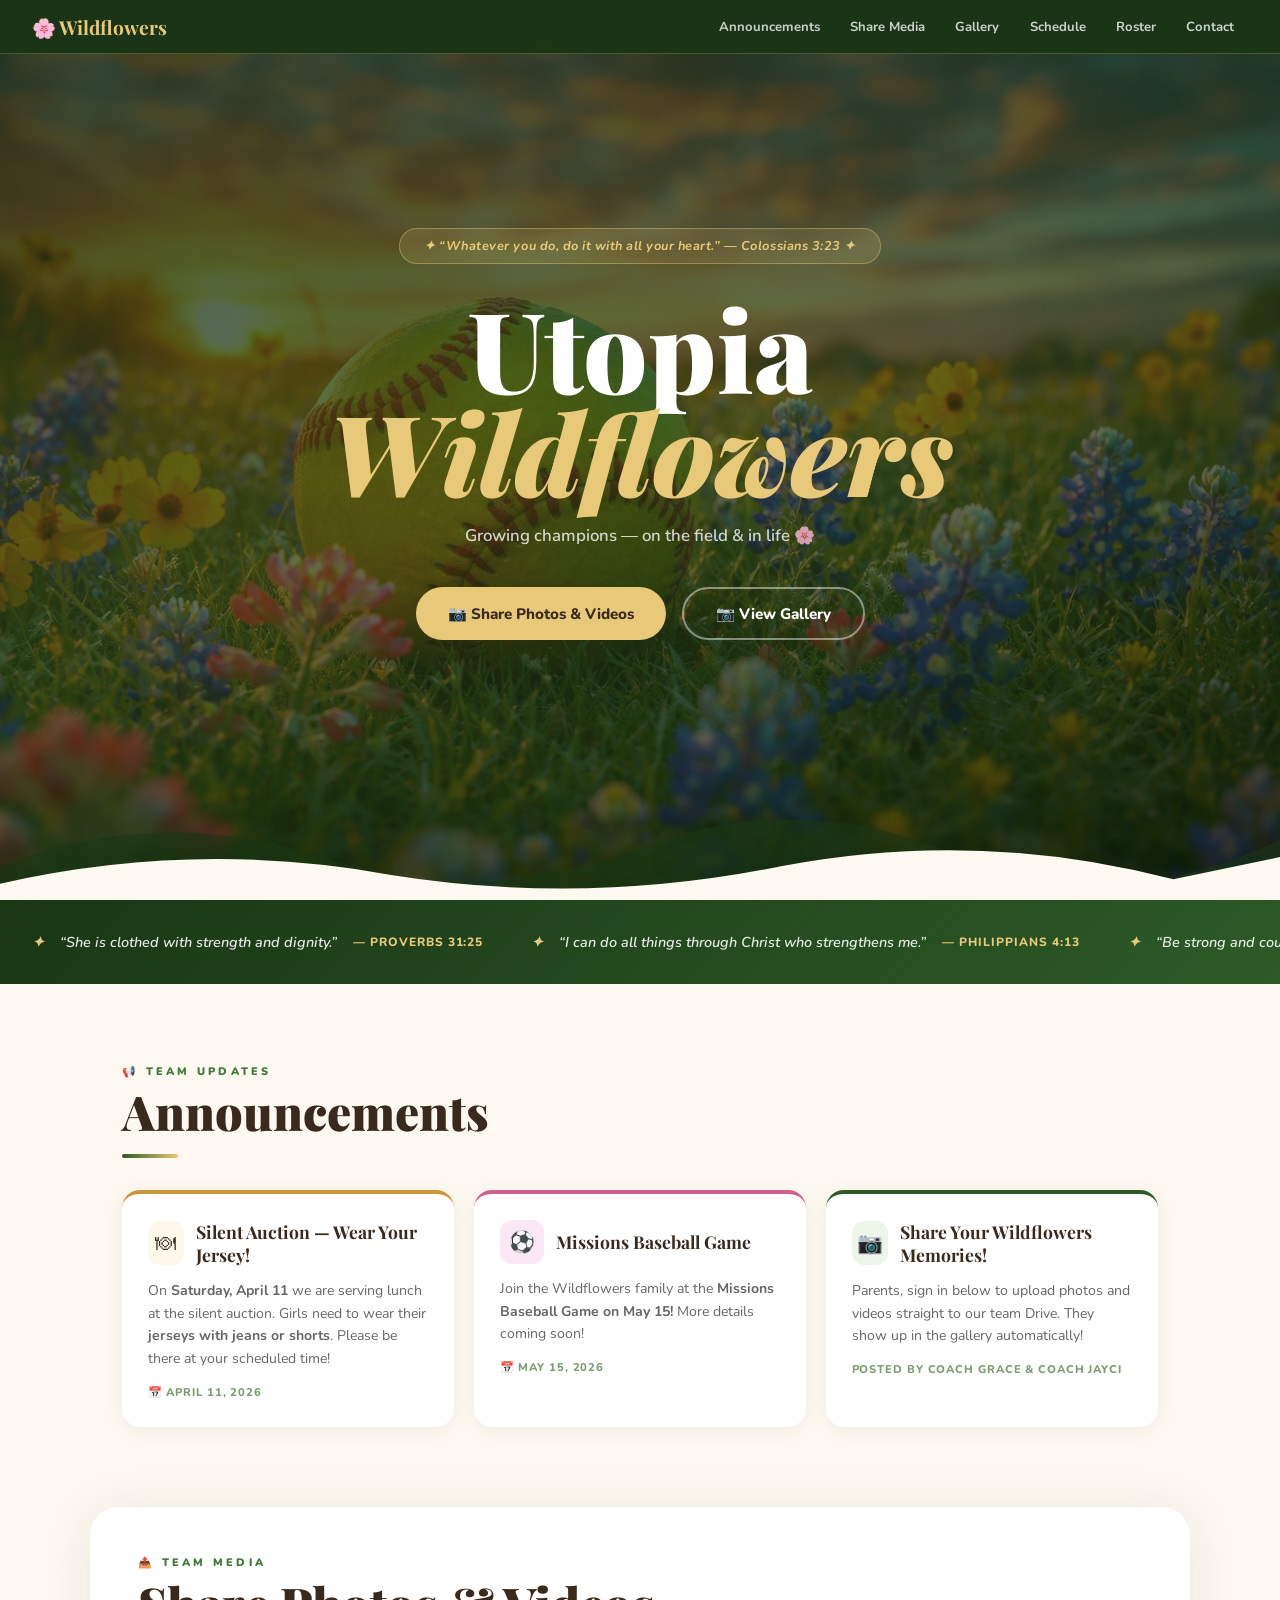
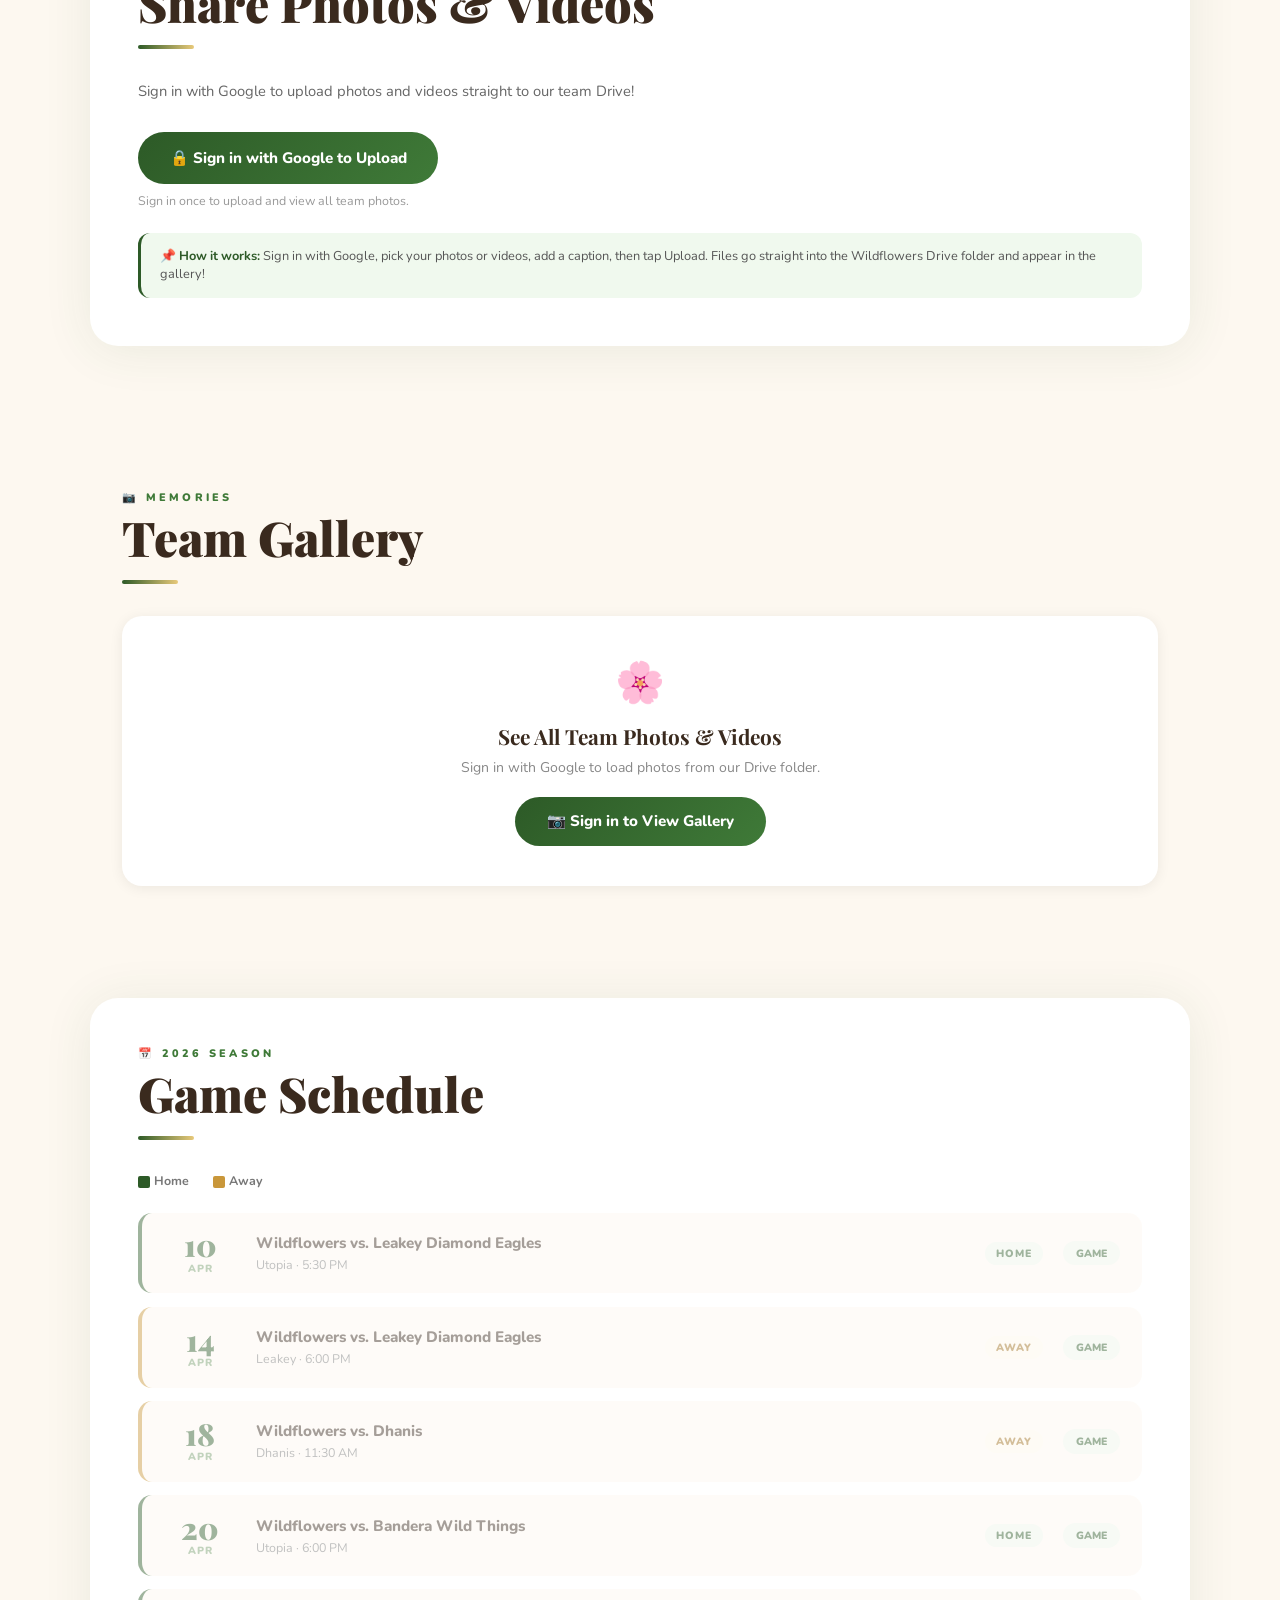
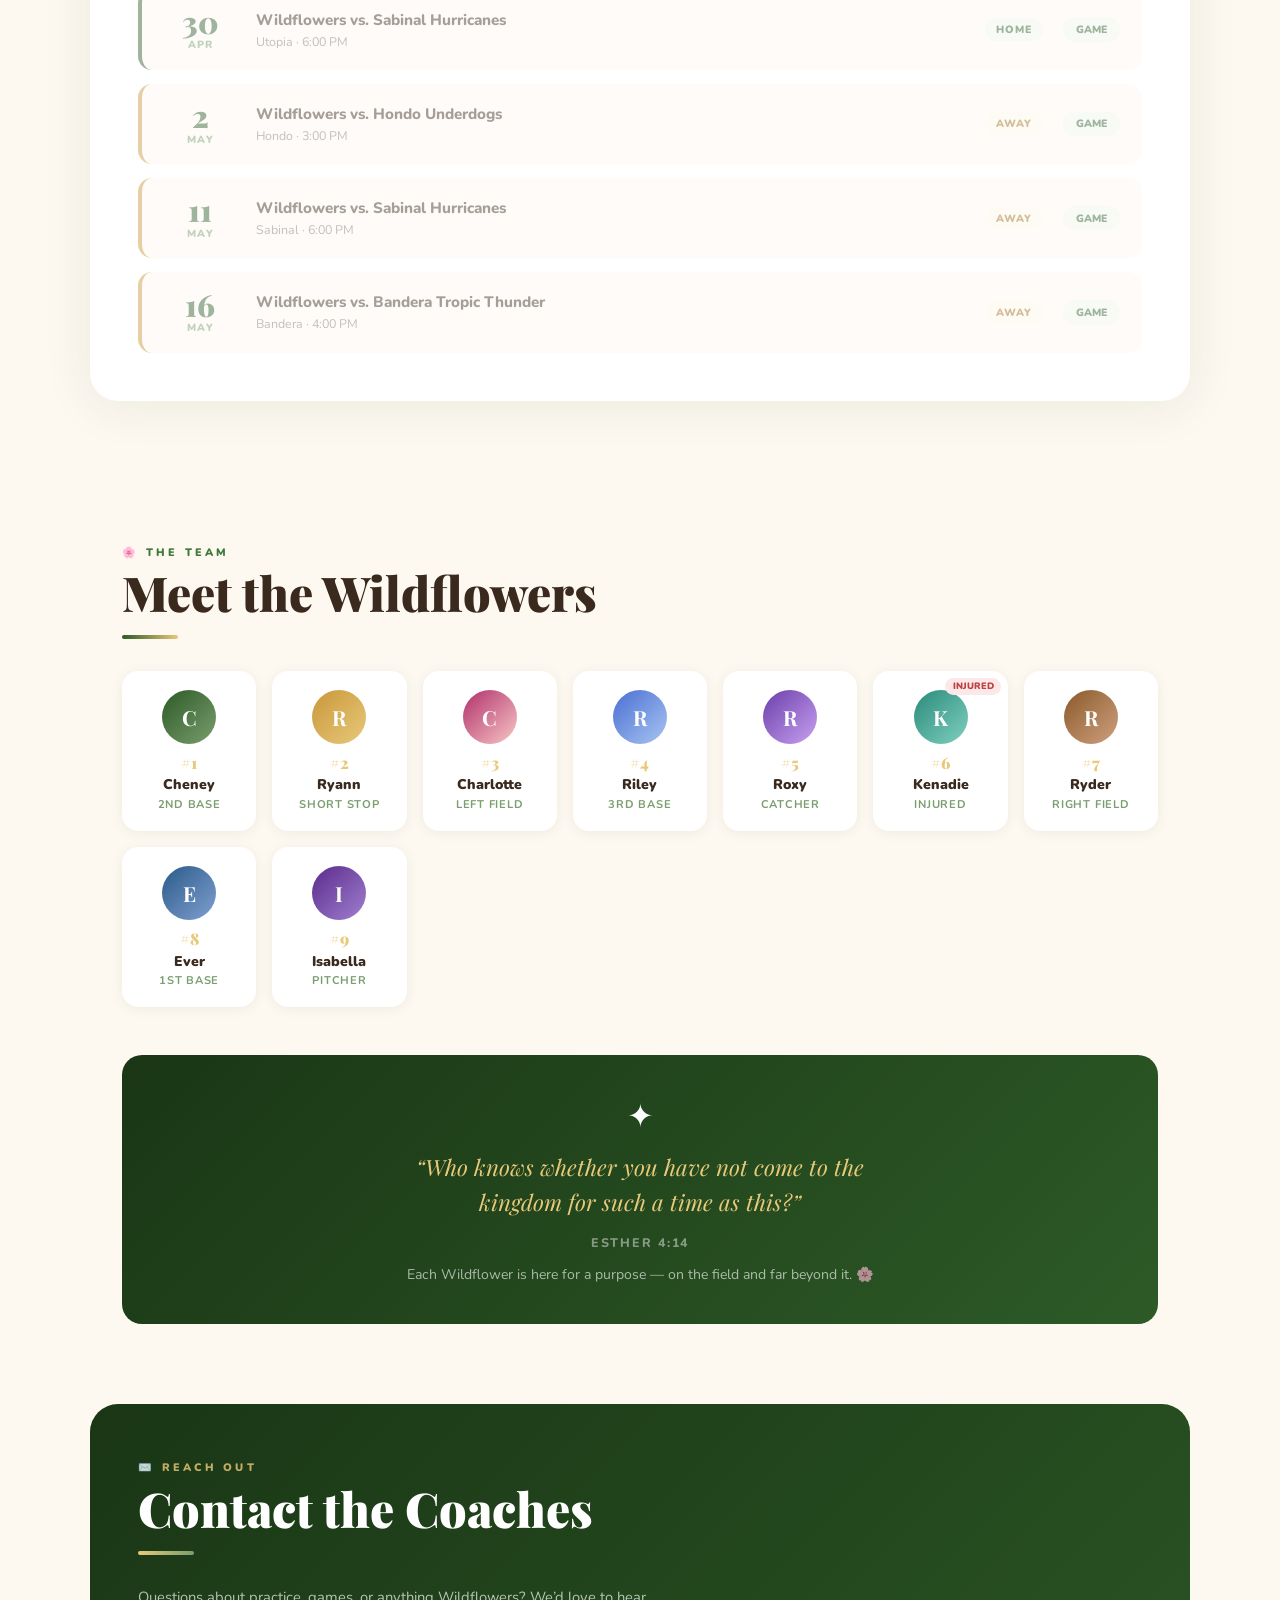
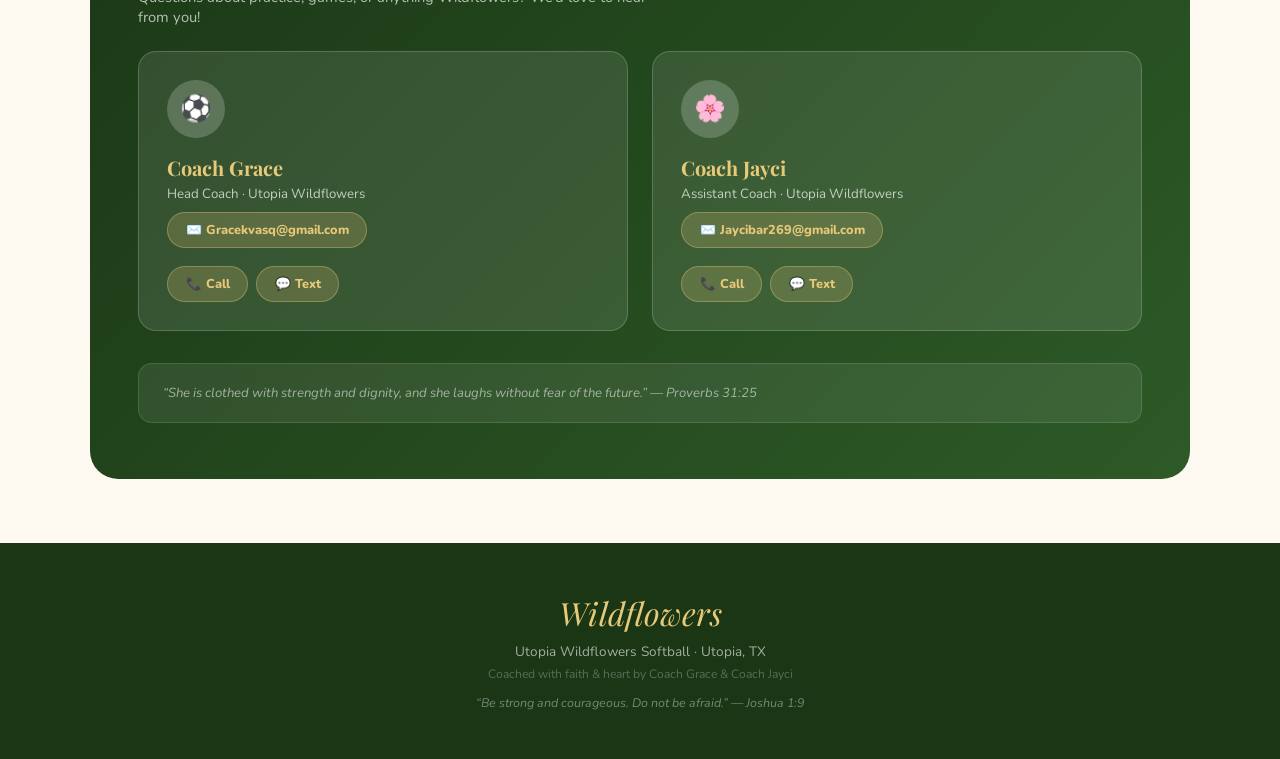
==== commit 3d699871: "Update print statement from 'Hello' to 'Goodbye'" ====
--- a/index.html
+++ b/index.html
@@ -5,153 +5,140 @@
 <meta name="viewport" content="width=device-width,initial-scale=1.0"/>
 <title>Utopia Wildflowers Softball</title>
 <link href="https://fonts.googleapis.com/css2?family=Playfair+Display:ital,wght@0,700;0,900;1,700&family=Nunito:wght@400;600;700;800;900&display=swap" rel="stylesheet"/>
-<style>
-:root{--green:#2d5a27;--greenlt:#3f7a38;--greendk:#1a3615;--sage:#7a9e6f;--gold:#c9973a;--wheat:#e8c97a;--cream:#fdf8f0;--bark:#3a2a1e}
+<style>:root{--green:#2d5a27;--green-lt:#3f7a38;--green-dk:#1a3615;--sage:#7a9e6f;--gold:#c9973a;--wheat:#e8c97a;--cream:#fdf8f0;--bark:#3a2a1e}
 *,*::before,*::after{box-sizing:border-box;margin:0;padding:0}
 html{scroll-behavior:smooth}
 body{font-family:"Nunito",sans-serif;background:var(--cream);color:var(--bark);overflow-x:hidden}
 nav{position:fixed;top:0;left:0;right:0;z-index:100;display:flex;justify-content:space-between;align-items:center;padding:.85rem 2rem;background:rgba(26,54,21,.96);backdrop-filter:blur(14px);border-bottom:1px solid rgba(232,201,122,.25)}
-.navlogo{font-family:"Playfair Display",serif;font-size:1.2rem;font-weight:700;color:var(--wheat);text-decoration:none}
-.navlinks{display:flex;gap:.2rem;list-style:none}
-.navlinks a{color:rgba(255,255,255,.78);text-decoration:none;font-weight:700;font-size:.82rem;padding:.4rem .85rem;border-radius:50px;transition:background .2s}
-.navlinks a:hover{background:rgba(255,255,255,.1);color:var(--wheat)}
-@media(max-width:750px){.navlinks{display:none}}
+.nav-logo{font-family:"Playfair Display",serif;font-size:1.2rem;font-weight:700;color:var(--wheat);text-decoration:none}
+.nav-links{display:flex;gap:.2rem;list-style:none}
+.nav-links a{color:rgba(255,255,255,.78);text-decoration:none;font-weight:700;font-size:.82rem;padding:.4rem .85rem;border-radius:50px;transition:background .2s}
+.nav-links a:hover{background:rgba(255,255,255,.1);color:var(--wheat)}
+@media(max-width:750px){.nav-links{display:none}}
 .hero{min-height:100vh;background:url("[data-uri]") center/cover no-repeat;position:relative;display:flex;flex-direction:column;align-items:center;justify-content:center;overflow:hidden;padding:6rem 2rem 8rem;text-align:center}
 .hero::before{content:"";position:absolute;inset:0;background:linear-gradient(160deg,rgba(20,40,15,.82) 0%,rgba(30,60,22,.68) 50%,rgba(10,25,8,.78) 100%);z-index:0}
-.hero > *{position:relative;z-index:1}
+.hero>*{position:relative;z-index:1}
 .petal{position:absolute;opacity:0;animation:pf 10s ease-in-out infinite;font-size:1.4rem}
 @keyframes pf{0%{opacity:0;transform:translateY(30px) rotate(0deg)}15%{opacity:.4}85%{opacity:.3}100%{opacity:0;transform:translateY(-60px) rotate(25deg)}}
-.vribbon{background:rgba(232,201,122,.15);border:1px solid rgba(232,201,122,.4);color:var(--wheat);font-size:.8rem;font-weight:700;font-style:italic;padding:.5rem 1.5rem;border-radius:50px;margin-bottom:2rem;letter-spacing:.04em}
-.htitle{font-family:"Playfair Display",serif;font-size:clamp(3.2rem,11vw,7rem);font-weight:900;color:white;line-height:.92}
-.htitle em{display:block;font-style:italic;color:var(--wheat)}
-.htagline{margin-top:1.4rem;font-size:1.05rem;color:rgba(255,255,255,.78);font-weight:600}
-.hcta{margin-top:2.5rem;display:flex;gap:1rem;flex-wrap:wrap;justify-content:center}
-.hgrass{position:absolute;bottom:-2px;left:0;right:0;pointer-events:none}
+.vrib{background:rgba(232,201,122,.15);border:1px solid rgba(232,201,122,.4);color:var(--wheat);font-size:.8rem;font-weight:700;font-style:italic;padding:.5rem 1.5rem;border-radius:50px;margin-bottom:2rem;letter-spacing:.04em}
+.hero h1{font-family:"Playfair Display",serif;font-size:clamp(3.2rem,11vw,7rem);font-weight:900;color:white;line-height:.92}
+.hero h1 em{display:block;font-style:italic;color:var(--wheat)}
+.hero-tag{margin-top:1.4rem;font-size:1.05rem;color:rgba(255,255,255,.78);font-weight:600}
+.hero-cta{margin-top:2.5rem;display:flex;gap:1rem;flex-wrap:wrap;justify-content:center}
+.grass{position:absolute;bottom:-2px;left:0;right:0;pointer-events:none}
 .btn{display:inline-flex;align-items:center;gap:.5rem;padding:.9rem 2rem;border-radius:50px;font-family:"Nunito",sans-serif;font-weight:800;font-size:.95rem;cursor:pointer;border:none;text-decoration:none;transition:transform .18s,box-shadow .18s}
 .btn:hover{transform:translateY(-2px);box-shadow:0 10px 28px rgba(0,0,0,.25)}
-.btngold{background:var(--wheat);color:var(--bark)}
-.btnghost{background:transparent;color:white;border:2px solid rgba(255,255,255,.45)}
-.sband{background:linear-gradient(135deg,var(--greendk),var(--green));padding:2rem;overflow:hidden}
-.vcar{display:flex;gap:3rem;animation:sv 35s linear infinite;width:max-content}
-.vcar:hover{animation-play-state:paused}
+.btn-g{background:var(--wheat);color:var(--bark)}
+.btn-o{background:transparent;color:white;border:2px solid rgba(255,255,255,.45)}
+.sband{background:linear-gradient(135deg,var(--green-dk),var(--green));padding:2rem;overflow:hidden}
+.vc{display:flex;gap:3rem;animation:sv 35s linear infinite;width:max-content}
+.vc:hover{animation-play-state:paused}
 @keyframes sv{0%{transform:translateX(0)}100%{transform:translateX(-50%)}}
 .vi{display:flex;align-items:center;gap:1rem;white-space:nowrap;color:rgba(255,255,255,.88);font-size:.9rem;font-style:italic;font-weight:600}
 .vi .ref{color:var(--wheat);font-style:normal;font-weight:800;font-size:.75rem;letter-spacing:.08em}
 .vd{color:var(--wheat)}
 .sw{max-width:1100px;margin:0 auto;padding:5rem 2rem}
-.sl{font-size:.68rem;font-weight:900;letter-spacing:.3em;text-transform:uppercase;color:var(--greenlt);margin-bottom:.4rem}
-.st{font-family:"Playfair Display",serif;font-size:clamp(2rem,5vw,3rem);font-weight:900;color:var(--bark);line-height:1.1}
-.divider{width:56px;height:4px;background:linear-gradient(90deg,var(--green),var(--wheat));border-radius:2px;margin:1rem 0 2rem}
-.agrid{display:grid;grid-template-columns:repeat(auto-fill,minmax(300px,1fr));gap:1.25rem;margin-top:1.5rem}
-.acard{background:white;border-radius:18px;padding:1.6rem;box-shadow:0 3px 20px rgba(0,0,0,.06);border-top:4px solid var(--green);transition:transform .2s}
-.acard:hover{transform:translateY(-3px)}
-.acard.gt{border-top-color:var(--gold)}.acard.bt{border-top-color:#d06090}
-.airow{display:flex;align-items:center;gap:.75rem;margin-bottom:.9rem}
-.aemoji{width:44px;height:44px;border-radius:12px;display:flex;align-items:center;justify-content:center;font-size:1.3rem}
-.bgg{background:#eef5eb}.bggo{background:#fef8eb}.bgb{background:#fce8f4}
-.acard h3{font-family:"Playfair Display",serif;font-size:1.1rem;font-weight:700;color:var(--bark)}
-.acard p{font-size:.88rem;color:#666;line-height:1.6;margin-top:.5rem}
-.adate{display:inline-block;margin-top:.9rem;font-size:.7rem;font-weight:800;letter-spacing:.08em;text-transform:uppercase;color:var(--sage)}
+.sl{font-size:.68rem;font-weight:900;letter-spacing:.3em;text-transform:uppercase;color:var(--green-lt);margin-bottom:.4rem}
+.sh{font-family:"Playfair Display",serif;font-size:clamp(2rem,5vw,3rem);font-weight:900;color:var(--bark);line-height:1.1}
+.div{width:56px;height:4px;background:linear-gradient(90deg,var(--green),var(--wheat));border-radius:2px;margin:1rem 0 2rem}
+.ann-grid{display:grid;grid-template-columns:repeat(auto-fill,minmax(300px,1fr));gap:1.25rem;margin-top:1.5rem}
+.ann{background:white;border-radius:18px;padding:1.6rem;box-shadow:0 3px 20px rgba(0,0,0,.06);border-top:4px solid var(--green);transition:transform .2s}
+.ann:hover{transform:translateY(-3px)}.ann.gt{border-top-color:var(--gold)}.ann.bt{border-top-color:#d06090}
+.air{display:flex;align-items:center;gap:.75rem;margin-bottom:.9rem}
+.ae{width:44px;height:44px;border-radius:12px;display:flex;align-items:center;justify-content:center;font-size:1.3rem}
+.bg-g{background:#eef5eb}.bg-go{background:#fef8eb}.bg-b{background:#fce8f4}
+.ann h3{font-family:"Playfair Display",serif;font-size:1.1rem;font-weight:700;color:var(--bark)}
+.ann p{font-size:.88rem;color:#666;line-height:1.6;margin-top:.5rem}
+.ann-date{display:inline-block;margin-top:.9rem;font-size:.7rem;font-weight:800;letter-spacing:.08em;text-transform:uppercase;color:var(--sage)}
 .ubox{background:white;border-radius:28px;padding:3rem;box-shadow:0 4px 50px rgba(45,90,39,.09);max-width:1100px;margin:0 auto 4rem}
 .ucols{display:grid;grid-template-columns:1fr 1fr;gap:2rem;margin-top:2rem}
 @media(max-width:680px){.ucols{grid-template-columns:1fr}.ubox{padding:2rem 1.25rem}}
-.uzone{border:2.5px dashed var(--sage);border-radius:18px;padding:2.2rem 1.5rem;display:flex;flex-direction:column;align-items:center;gap:.7rem;text-align:center;cursor:pointer;background:#fafff8;position:relative;overflow:hidden;transition:border-color .2s,background .2s}
-.uzone:hover,.uzone.dov{border-color:var(--green);background:#f0faf0}
-.uzone input[type=file]{position:absolute;inset:0;opacity:0;cursor:pointer;width:100%;height:100%}
+.uz{border:2.5px dashed var(--sage);border-radius:18px;padding:2.2rem 1.5rem;display:flex;flex-direction:column;align-items:center;gap:.7rem;text-align:center;cursor:pointer;background:#fafff8;position:relative;overflow:hidden;transition:border-color .2s,background .2s}
+.uz input[type=file]{position:absolute;inset:0;opacity:0;cursor:pointer;width:100%;height:100%}
 .uic{width:54px;height:54px;border-radius:50%;display:flex;align-items:center;justify-content:center;font-size:1.5rem;color:white;flex-shrink:0}
-.uig{background:linear-gradient(135deg,var(--green),var(--sage))}.uib{background:linear-gradient(135deg,#4a6fd4,#8b80d4)}
-.uzone h3{font-family:"Playfair Display",serif;font-size:1.2rem;color:var(--bark)}
-.uzone p{font-size:.82rem;color:#999;max-width:180px}
-.tbadge{display:inline-block;padding:.2rem .75rem;border-radius:50px;font-size:.68rem;font-weight:900;letter-spacing:.1em;text-transform:uppercase}
-.tph{background:#fce8f4;color:#b0408a}.tvid{background:#eaecfe;color:#4050c0}
-.uform{display:flex;flex-direction:column;gap:.9rem;margin-top:1.2rem}
-.uform label{display:block;font-size:.72rem;font-weight:900;letter-spacing:.08em;text-transform:uppercase;color:var(--green);margin-bottom:.35rem}
-.uform input,.uform select{width:100%;padding:.72rem 1rem;border:2px solid #e8e8e8;border-radius:12px;font-family:"Nunito",sans-serif;font-size:.9rem;color:var(--bark);background:white;outline:none;transition:border-color .2s}
-.uform input:focus,.uform select:focus{border-color:var(--green)}
-.ubtn{background:linear-gradient(135deg,var(--green),var(--greenlt));color:white;border:none;padding:1rem;border-radius:50px;font-family:"Nunito",sans-serif;font-weight:800;font-size:.95rem;cursor:pointer;width:100%;margin-top:.4rem;transition:transform .18s,box-shadow .18s}
-.ubtn:hover{transform:translateY(-2px);box-shadow:0 8px 24px rgba(45,90,39,.3)}
-.ubtn:disabled{opacity:.6;cursor:not-allowed;transform:none}
-.progwrap{display:none;margin-top:.8rem}.progwrap.show{display:block}
-.progbg{height:8px;background:#eee;border-radius:4px;overflow:hidden}
-.progfill{height:100%;background:linear-gradient(90deg,var(--green),var(--sage));border-radius:4px;width:0%;transition:width .3s}
-.proglbl{font-size:.75rem;color:#999;margin-top:.35rem;font-weight:700}
-.prevstrip{display:flex;gap:.6rem;flex-wrap:wrap;margin-top:.8rem}
-.prevthumb{position:relative;width:68px;height:68px;border-radius:10px;overflow:hidden;border:2px solid var(--sage)}
-.prevthumb img{width:100%;height:100%;object-fit:cover}
-.prevvid{width:100%;height:100%;background:linear-gradient(135deg,#4a6fd4,#8b5cf6);display:flex;align-items:center;justify-content:center;font-size:.9rem;color:white}
-.rmthumb{position:absolute;top:2px;right:2px;background:rgba(0,0,0,.55);color:white;border:none;border-radius:50%;width:18px;height:18px;font-size:.6rem;cursor:pointer}
-.dstatus{margin-top:1rem;padding:.85rem 1.1rem;border-radius:12px;font-size:.82rem;font-weight:700;display:none}
-.dstatus.show{display:block}.dstatus.conn{background:#eef5eb;color:var(--green);border:1px solid #c0ddc0}
-.gfilters{display:flex;gap:.5rem;flex-wrap:wrap;margin-bottom:1.75rem}
-.fbtn{padding:.42rem 1.1rem;border-radius:50px;border:2px solid var(--sage);background:transparent;color:var(--green);font-family:"Nunito",sans-serif;font-weight:700;font-size:.82rem;cursor:pointer;transition:all .18s}
-.fbtn.active,.fbtn:hover{background:var(--green);border-color:var(--green);color:white}
-.ggrid{display:grid;grid-template-columns:repeat(auto-fill,minmax(230px,1fr));gap:1.2rem}
-.gcard{border-radius:16px;overflow:hidden;background:white;box-shadow:0 2px 14px rgba(0,0,0,.07);transition:transform .22s;cursor:pointer}
-.gcard:hover{transform:translateY(-4px)}
-.gthumb{width:100%;height:175px;object-fit:cover;display:block}
-.gph{width:100%;height:175px;display:flex;align-items:center;justify-content:center;font-size:2.8rem}
-.ginfo{padding:.9rem 1rem}
-.ginfo h4{font-family:"Playfair Display",serif;font-size:.95rem;font-weight:700;color:var(--bark);margin-bottom:.2rem}
-.ginfo p{font-size:.76rem;color:#888}
-.gmeta{display:flex;align-items:center;gap:.5rem;margin-top:.4rem}
-.gsignin{background:white;border-radius:20px;padding:2.5rem;text-align:center;box-shadow:0 2px 14px rgba(0,0,0,.07);margin-bottom:2rem}
-.gsignin h3{font-family:"Playfair Display",serif;font-size:1.3rem;color:var(--bark);margin-bottom:.5rem}
-.gsignin p{font-size:.88rem;color:#888;margin-bottom:1.25rem}
-.gbtn{display:inline-flex;align-items:center;gap:.6rem;background:linear-gradient(135deg,var(--green),var(--greenlt));color:white;border:none;padding:.9rem 2rem;border-radius:50px;font-family:"Nunito",sans-serif;font-weight:800;font-size:.95rem;cursor:pointer;transition:transform .18s}
-.gbtn:hover{transform:translateY(-2px)}
-.gload{text-align:center;padding:3rem;color:var(--sage);font-weight:700;display:none}.gload.show{display:block}
-.lightbox{position:fixed;inset:0;background:rgba(0,0,0,.92);z-index:500;display:none;align-items:center;justify-content:center;padding:1rem}
-.lightbox.open{display:flex}
-.lightbox img{max-width:95vw;max-height:90vh;border-radius:12px;object-fit:contain}
-.lbclose{position:absolute;top:1rem;right:1.25rem;color:white;font-size:2rem;cursor:pointer;background:none;border:none}
-.lbcap{position:absolute;bottom:1.5rem;left:0;right:0;text-align:center;color:rgba(255,255,255,.8);font-size:.88rem;font-weight:600}
+.ic-g{background:linear-gradient(135deg,var(--green),var(--sage))}.ic-b{background:linear-gradient(135deg,#4a6fd4,#8b80d4)}
+.uz h3{font-family:"Playfair Display",serif;font-size:1.2rem;color:var(--bark)}
+.uz p{font-size:.82rem;color:#999;max-width:180px}
+.badge{display:inline-block;padding:.2rem .75rem;border-radius:50px;font-size:.68rem;font-weight:900;letter-spacing:.1em;text-transform:uppercase}
+.bp{background:#fce8f4;color:#b0408a}.bv{background:#eaecfe;color:#4050c0}
+.uf{display:flex;flex-direction:column;gap:.9rem;margin-top:1.2rem}
+.uf label{display:block;font-size:.72rem;font-weight:900;letter-spacing:.08em;text-transform:uppercase;color:var(--green);margin-bottom:.35rem}
+.uf input,.uf select{width:100%;padding:.72rem 1rem;border:2px solid #e8e8e8;border-radius:12px;font-family:"Nunito",sans-serif;font-size:.9rem;color:var(--bark);background:white;outline:none;transition:border-color .2s}
+.uf input:focus,.uf select:focus{border-color:var(--green)}
+.bup{background:linear-gradient(135deg,var(--green),var(--green-lt));color:white;border:none;padding:1rem;border-radius:50px;font-family:"Nunito",sans-serif;font-weight:800;font-size:.95rem;cursor:pointer;width:100%;margin-top:.4rem;transition:transform .18s,box-shadow .18s}
+.bup:hover{transform:translateY(-2px);box-shadow:0 8px 24px rgba(45,90,39,.3)}
+.bup:disabled{opacity:.6;cursor:not-allowed;transform:none}
+.pw{display:none;margin-top:.8rem}
+.pb{height:8px;background:#eee;border-radius:4px;overflow:hidden}
+.pf{height:100%;background:linear-gradient(90deg,var(--green),var(--sage));border-radius:4px;width:0%;transition:width .3s}
+.pl{font-size:.75rem;color:#999;margin-top:.35rem;font-weight:700}
+.pstrip{display:flex;gap:.6rem;flex-wrap:wrap;margin-top:.8rem}
+.pt{position:relative;width:68px;height:68px;border-radius:10px;overflow:hidden;border:2px solid var(--sage)}
+.pt img{width:100%;height:100%;object-fit:cover}
+.gallery-filters{display:flex;gap:.5rem;flex-wrap:wrap;margin-bottom:1.75rem}
+.fb{padding:.42rem 1.1rem;border-radius:50px;border:2px solid var(--sage);background:transparent;color:var(--green);font-family:"Nunito",sans-serif;font-weight:700;font-size:.82rem;cursor:pointer;transition:all .18s}
+.fb.active,.fb:hover{background:var(--green);border-color:var(--green);color:white}
+.gallery-grid{display:grid;grid-template-columns:repeat(auto-fill,minmax(230px,1fr));gap:1.2rem}
+.g-card{border-radius:16px;overflow:hidden;background:white;box-shadow:0 2px 14px rgba(0,0,0,.07);transition:transform .22s;cursor:pointer}
+.g-card:hover{transform:translateY(-4px)}
+.g-thumb{width:100%;height:175px;object-fit:cover;display:block}
+.g-ph{width:100%;height:175px;display:flex;align-items:center;justify-content:center;font-size:1.5rem;font-weight:700;color:white}
+.g-info{padding:.9rem 1rem}
+.g-info h4{font-family:"Playfair Display",serif;font-size:.95rem;font-weight:700;color:var(--bark);margin-bottom:.2rem}
+.g-info p{font-size:.76rem;color:#888}
+.g-meta{display:flex;align-items:center;gap:.5rem;margin-top:.4rem}
+.gprompt{background:white;border-radius:20px;padding:2.5rem;text-align:center;box-shadow:0 2px 14px rgba(0,0,0,.07);margin-bottom:2rem}
+.gprompt h3{font-family:"Playfair Display",serif;font-size:1.3rem;color:var(--bark);margin-bottom:.5rem}
+.gprompt p{font-size:.88rem;color:#888;margin-bottom:1.25rem}
+.bgs{display:inline-flex;align-items:center;gap:.6rem;background:linear-gradient(135deg,var(--green),var(--green-lt));color:white;border:none;padding:.9rem 2rem;border-radius:50px;font-family:"Nunito",sans-serif;font-weight:800;font-size:.95rem;cursor:pointer;transition:transform .18s}
+.bgs:hover{transform:translateY(-2px)}
+#lightbox{position:fixed;inset:0;background:rgba(0,0,0,.92);z-index:500;display:none;align-items:center;justify-content:center;padding:1rem}
+#lightbox img{max-width:95vw;max-height:90vh;border-radius:12px;object-fit:contain}
+.lbx{position:absolute;top:1rem;right:1.25rem;color:white;font-size:2rem;cursor:pointer;background:none;border:none}
+.lbc{position:absolute;bottom:1.5rem;left:0;right:0;text-align:center;color:rgba(255,255,255,.8);font-size:.88rem;font-weight:600}
 .sbox{background:white;border-radius:28px;padding:3rem;box-shadow:0 4px 50px rgba(45,90,39,.09);max-width:1100px;margin:0 auto 4rem}
-.slist{display:flex;flex-direction:column;gap:.85rem;margin-top:1.5rem}
-.srow{display:grid;grid-template-columns:72px 1fr auto auto;align-items:center;gap:1.25rem;padding:1.1rem 1.4rem;background:var(--cream);border-radius:14px;border-left:4px solid var(--green);transition:box-shadow .18s,transform .18s}
-.srow:hover{box-shadow:0 4px 20px rgba(45,90,39,.1);transform:translateX(3px)}
-.srow.away{border-left-color:var(--gold)}.srow.past{opacity:.45}
+.sched-list{display:flex;flex-direction:column;gap:.85rem;margin-top:1.5rem}
+.sched-row{display:grid;grid-template-columns:72px 1fr auto auto;align-items:center;gap:1.25rem;padding:1.1rem 1.4rem;background:var(--cream);border-radius:14px;border-left:4px solid var(--green);transition:box-shadow .18s,transform .18s}
+.sched-row:hover{box-shadow:0 4px 20px rgba(45,90,39,.1);transform:translateX(3px)}
+.sched-row.away{border-left-color:var(--gold)}.sched-row.past{opacity:.45}
 .sday{font-family:"Playfair Display",serif;font-size:1.9rem;font-weight:900;color:var(--green);line-height:1;text-align:center}
 .smon{font-size:.65rem;font-weight:900;letter-spacing:.12em;text-transform:uppercase;color:var(--sage);text-align:center}
 .sdet h4{font-weight:800;font-size:.95rem;color:var(--bark)}
 .sdet p{font-size:.78rem;color:#777;margin-top:.18rem}
 .hab{padding:.25rem .7rem;border-radius:50px;font-size:.66rem;font-weight:900;text-transform:uppercase;letter-spacing:.08em;white-space:nowrap}
-.hbh{background:#eef5eb;color:var(--green)}.hba{background:#fef8eb;color:#a07020}
-.stype{padding:.3rem .8rem;border-radius:50px;font-size:.66rem;font-weight:900;text-transform:uppercase;white-space:nowrap;background:#eef5eb;color:var(--green)}
-@media(max-width:600px){.srow{grid-template-columns:56px 1fr}.hab,.stype{display:none}}
-.rgrid{display:grid;grid-template-columns:repeat(auto-fill,minmax(130px,1fr));gap:1rem;margin-top:1.5rem}
-.pcard{background:white;border-radius:16px;padding:1.2rem .75rem;text-align:center;box-shadow:0 2px 14px rgba(0,0,0,.06);transition:transform .2s;position:relative}
-.pcard:hover{transform:translateY(-4px)}
-.pcard.inj::after{content:"Injured";position:absolute;top:7px;right:7px;background:#fce8e8;color:#c04040;font-size:.58rem;font-weight:900;padding:.15rem .45rem;border-radius:50px;text-transform:uppercase}
-.pavatar{width:54px;height:54px;border-radius:50%;display:flex;align-items:center;justify-content:center;font-family:"Playfair Display",serif;font-size:1.3rem;font-weight:700;color:white;margin:0 auto .5rem}
+.hh{background:#eef5eb;color:var(--green)}.ha{background:#fef8eb;color:#a07020}
+.stype{padding:.3rem .8rem;border-radius:50px;font-size:.66rem;font-weight:900;text-transform:uppercase;background:#eef5eb;color:var(--green);white-space:nowrap}
+@media(max-width:600px){.sched-row{grid-template-columns:56px 1fr}.hab,.stype{display:none}}
+.roster-grid{display:grid;grid-template-columns:repeat(auto-fill,minmax(130px,1fr));gap:1rem;margin-top:1.5rem}
+.pc{background:white;border-radius:16px;padding:1.2rem .75rem;text-align:center;box-shadow:0 2px 14px rgba(0,0,0,.06);transition:transform .2s;position:relative}
+.pc:hover{transform:translateY(-4px)}
+.pc.inj::after{content:"Injured";position:absolute;top:7px;right:7px;background:#fce8e8;color:#c04040;font-size:.58rem;font-weight:900;padding:.15rem .45rem;border-radius:50px;text-transform:uppercase}
+.pav{width:54px;height:54px;border-radius:50%;display:flex;align-items:center;justify-content:center;font-family:"Playfair Display",serif;font-size:1.3rem;font-weight:700;color:white;margin:0 auto .5rem}
 .pnum{font-family:"Playfair Display",serif;font-size:1rem;color:var(--wheat);font-weight:900}
 .pname{font-weight:900;font-size:.88rem;color:var(--bark);margin-top:.15rem}
 .ppos{font-size:.7rem;color:var(--sage);font-weight:700;text-transform:uppercase;letter-spacing:.07em;margin-top:.15rem}
-.cbox{background:linear-gradient(135deg,var(--greendk),var(--green));border-radius:28px;padding:3.5rem 3rem;max-width:1100px;margin:0 auto 4rem;color:white}
-.cbox .sl{color:var(--wheat);opacity:.8}.cbox .st{color:white}.cbox .divider{background:linear-gradient(90deg,var(--wheat),var(--sage))}
+.cbox{background:linear-gradient(135deg,var(--green-dk),var(--green));border-radius:28px;padding:3.5rem 3rem;max-width:1100px;margin:0 auto 4rem;color:white}
+.cbox .sl{color:var(--wheat);opacity:.8}.cbox .sh{color:white}.cbox .div{background:linear-gradient(90deg,var(--wheat),var(--sage))}
 .ccards{display:grid;grid-template-columns:1fr 1fr;gap:1.5rem;margin-top:1.5rem}
 @media(max-width:580px){.ccards{grid-template-columns:1fr}}
-.ccard{background:rgba(255,255,255,.1);border:1px solid rgba(255,255,255,.18);border-radius:18px;padding:1.75rem;transition:background .2s}
-.ccard:hover{background:rgba(255,255,255,.15)}
-.cavatar{width:58px;height:58px;border-radius:50%;background:rgba(255,255,255,.2);display:flex;align-items:center;justify-content:center;font-size:1.6rem;margin-bottom:1rem}
-.ccard h3{font-family:"Playfair Display",serif;font-size:1.25rem;color:var(--wheat);font-weight:700}
-.ccard p{font-size:.83rem;color:rgba(255,255,255,.7);margin-top:.25rem}
-.cemail{display:inline-flex;align-items:center;gap:.4rem;margin-top:.75rem;background:rgba(232,201,122,.2);border:1px solid rgba(232,201,122,.35);color:var(--wheat);padding:.5rem 1.1rem;border-radius:50px;font-size:.8rem;font-weight:800;text-decoration:none;transition:background .2s}
-.cemail:hover{background:rgba(232,201,122,.35)}
-.cbtns{display:flex;gap:.6rem;margin-top:.6rem;flex-wrap:wrap}
-footer{background:var(--greendk);color:rgba(255,255,255,.6);text-align:center;padding:3rem 2rem;font-size:.85rem}
+.cc{background:rgba(255,255,255,.1);border:1px solid rgba(255,255,255,.18);border-radius:18px;padding:1.75rem;transition:background .2s}
+.cc:hover{background:rgba(255,255,255,.15)}
+.cav{width:58px;height:58px;border-radius:50%;background:rgba(255,255,255,.2);display:flex;align-items:center;justify-content:center;font-size:1.6rem;margin-bottom:1rem}
+.cc h3{font-family:"Playfair Display",serif;font-size:1.25rem;color:var(--wheat);font-weight:700}
+.cc p{font-size:.83rem;color:rgba(255,255,255,.7);margin-top:.25rem}
+.ce{display:inline-flex;align-items:center;gap:.4rem;margin-top:.6rem;background:rgba(232,201,122,.2);border:1px solid rgba(232,201,122,.35);color:var(--wheat);padding:.5rem 1.1rem;border-radius:50px;font-size:.8rem;font-weight:800;text-decoration:none;transition:background .2s}
+.ce:hover{background:rgba(232,201,122,.35)}
+.cbtns{display:flex;gap:.5rem;margin-top:.5rem;flex-wrap:wrap}
+footer{background:var(--green-dk);color:rgba(255,255,255,.6);text-align:center;padding:3rem 2rem;font-size:.85rem}
 .flogo{font-family:"Playfair Display",serif;font-size:2rem;color:var(--wheat);margin-bottom:.5rem;font-style:italic}
-.fverse{font-style:italic;color:rgba(255,255,255,.4);font-size:.78rem;margin-top:.75rem}
+.fv{font-style:italic;color:rgba(255,255,255,.4);font-size:.78rem;margin-top:.75rem}
 .toast{position:fixed;bottom:2rem;right:2rem;background:var(--green);color:white;padding:1rem 1.5rem;border-radius:14px;font-weight:800;font-size:.88rem;z-index:300;transform:translateY(100px);opacity:0;transition:all .4s cubic-bezier(.34,1.56,.64,1);display:flex;align-items:center;gap:.5rem;box-shadow:0 8px 24px rgba(45,90,39,.35);max-width:320px}
-.toast.show{transform:translateY(0);opacity:1}
-@keyframes fadeUp{from{opacity:0;transform:translateY(18px)}to{opacity:1;transform:translateY(0)}}
-.fadeup{animation:fadeUp .6s ease both}
-.note{margin-top:1.5rem;background:#f0f9ee;border-radius:12px;padding:.9rem 1.2rem;font-size:.8rem;color:#555;border-left:3px solid var(--green)}
-</style>
+.toast.show{transform:translateY(0);opacity:1}</style>
 </head>
 <body>
 <nav>
-  <a href="#" class="navlogo">&#127800; Wildflowers</a>
-  <ul class="navlinks">
+  <a href="#" class="nav-logo">&#127800; Wildflowers</a>
+  <ul class="nav-links">
     <li><a href="#ann">Announcements</a></li>
     <li><a href="#upload">Share Media</a></li>
     <li><a href="#gallery">Gallery</a></li>
@@ -160,452 +147,432 @@
     <li><a href="#contact">Contact</a></li>
   </ul>
 </nav>
-
 <div class="hero">
   <span class="petal" style="top:12%;left:7%;animation-delay:0s;animation-duration:9s">&#127800;</span>
   <span class="petal" style="top:22%;right:9%;animation-delay:2s;animation-duration:11s">&#127804;</span>
-  <span class="petal" style="top:58%;left:6%;animation-delay:4.5s;animation-duration:8s">&#127802;</span>
+  <span class="petal" style="top:65%;left:6%;animation-delay:4s;animation-duration:8s">&#127802;</span>
   <span class="petal" style="top:70%;right:7%;animation-delay:1.5s;animation-duration:13s">&#127800;</span>
-  <span class="petal" style="top:38%;right:18%;animation-delay:3s;animation-duration:10s">&#127803;</span>
-  <div class="vribbon">&#10022; "Whatever you do, do it with all your heart." &mdash; Colossians 3:23 &#10022;</div>
-  <h1 class="htitle">Utopia<br/><em>Wildflowers</em></h1>
-  <p class="htagline">Growing champions &mdash; on the field &amp; in life &#127800;</p>
-  <div class="hcta">
-    <a href="#upload" class="btn btngold">&#128247; Share Photos &amp; Videos</a>
-    <a href="#gallery" class="btn btnghost">&#128247; View Gallery</a>
-  </div>
-  <svg class="hgrass" viewBox="0 0 1440 130" xmlns="http://www.w3.org/2000/svg" preserveAspectRatio="none">
+  <div class="vrib">&#10022; &ldquo;Whatever you do, do it with all your heart.&rdquo; &mdash; Colossians 3:23 &#10022;</div>
+  <h1>Utopia<br/><em>Wildflowers</em></h1>
+  <p class="hero-tag">Growing champions &mdash; on the field &amp; in life &#127800;</p>
+  <div class="hero-cta">
+    <a href="#upload" class="btn btn-g">&#128247; Share Photos &amp; Videos</a>
+    <a href="#gallery" class="btn btn-o">&#128247; View Gallery</a>
+  </div>
+  <svg class="grass" viewBox="0 0 1440 130" xmlns="http://www.w3.org/2000/svg" preserveAspectRatio="none">
     <path d="M0,90 Q180,20 360,80 Q540,140 720,70 Q900,0 1080,80 Q1260,150 1440,60 L1440,130 L0,130 Z" fill="#1a3615" opacity=".6"/>
     <path d="M0,110 Q220,60 440,100 Q660,135 880,90 Q1100,48 1320,105 L1440,80 L1440,130 L0,130 Z" fill="#fdf8f0"/>
   </svg>
 </div>
-
 <div class="sband">
-  <div class="vcar">
-    <div class="vi"><span class="vd">&#10022;</span>&ldquo;She is clothed with strength and dignity.&rdquo;<span class="ref">&mdash; PROVERBS 31:25</span></div>
-    <div class="vi"><span class="vd">&#10022;</span>&ldquo;I can do all things through Christ who strengthens me.&rdquo;<span class="ref">&mdash; PHILIPPIANS 4:13</span></div>
-    <div class="vi"><span class="vd">&#10022;</span>&ldquo;Be strong and courageous. Do not be afraid.&rdquo;<span class="ref">&mdash; JOSHUA 1:9</span></div>
-    <div class="vi"><span class="vd">&#10022;</span>&ldquo;Whatever you do, do it with all your heart.&rdquo;<span class="ref">&mdash; COLOSSIANS 3:23</span></div>
-    <div class="vi"><span class="vd">&#10022;</span>&ldquo;Who knows whether you have not come to the kingdom for such a time as this?&rdquo;<span class="ref">&mdash; ESTHER 4:14</span></div>
-    <div class="vi"><span class="vd">&#10022;</span>&ldquo;She is clothed with strength and dignity.&rdquo;<span class="ref">&mdash; PROVERBS 31:25</span></div>
-    <div class="vi"><span class="vd">&#10022;</span>&ldquo;I can do all things through Christ who strengthens me.&rdquo;<span class="ref">&mdash; PHILIPPIANS 4:13</span></div>
-    <div class="vi"><span class="vd">&#10022;</span>&ldquo;Be strong and courageous. Do not be afraid.&rdquo;<span class="ref">&mdash; JOSHUA 1:9</span></div>
-    <div class="vi"><span class="vd">&#10022;</span>&ldquo;Whatever you do, do it with all your heart.&rdquo;<span class="ref">&mdash; COLOSSIANS 3:23</span></div>
-    <div class="vi"><span class="vd">&#10022;</span>&ldquo;Who knows whether you have not come to the kingdom for such a time as this?&rdquo;<span class="ref">&mdash; ESTHER 4:14</span></div>
-  </div>
-</div>
-
+  <div class="vc">
+    <div class="vi"><span class="vd">&#10022;</span> &ldquo;She is clothed with strength and dignity.&rdquo; <span class="ref">&mdash; PROVERBS 31:25</span></div>
+    <div class="vi"><span class="vd">&#10022;</span> &ldquo;I can do all things through Christ who strengthens me.&rdquo; <span class="ref">&mdash; PHILIPPIANS 4:13</span></div>
+    <div class="vi"><span class="vd">&#10022;</span> &ldquo;Be strong and courageous. Do not be afraid.&rdquo; <span class="ref">&mdash; JOSHUA 1:9</span></div>
+    <div class="vi"><span class="vd">&#10022;</span> &ldquo;Whatever you do, do it with all your heart.&rdquo; <span class="ref">&mdash; COLOSSIANS 3:23</span></div>
+    <div class="vi"><span class="vd">&#10022;</span> &ldquo;Who knows whether you have not come to the kingdom for such a time as this?&rdquo; <span class="ref">&mdash; ESTHER 4:14</span></div>
+    <div class="vi"><span class="vd">&#10022;</span> &ldquo;She is clothed with strength and dignity.&rdquo; <span class="ref">&mdash; PROVERBS 31:25</span></div>
+    <div class="vi"><span class="vd">&#10022;</span> &ldquo;I can do all things through Christ who strengthens me.&rdquo; <span class="ref">&mdash; PHILIPPIANS 4:13</span></div>
+    <div class="vi"><span class="vd">&#10022;</span> &ldquo;Be strong and courageous. Do not be afraid.&rdquo; <span class="ref">&mdash; JOSHUA 1:9</span></div>
+    <div class="vi"><span class="vd">&#10022;</span> &ldquo;Whatever you do, do it with all your heart.&rdquo; <span class="ref">&mdash; COLOSSIANS 3:23</span></div>
+    <div class="vi"><span class="vd">&#10022;</span> &ldquo;Who knows whether you have not come to the kingdom for such a time as this?&rdquo; <span class="ref">&mdash; ESTHER 4:14</span></div>
+  </div>
+</div>
 <div id="ann" class="sw">
   <div class="sl">&#128226; Team Updates</div>
-  <h2 class="st">Announcements</h2>
-  <div class="divider"></div>
-  <div class="agrid">
-    <div class="acard gt"><div class="airow"><div class="aemoji bggo">&#127869;</div><h3>Silent Auction &mdash; Wear Your Jersey!</h3></div><p>On <strong>Saturday, April 11</strong> we are serving lunch at the silent auction. Girls need to wear their <strong>jerseys with jeans or shorts</strong>. Please be there at your scheduled time!</p><span class="adate">&#128197; April 11, 2026</span></div>
-    <div class="acard bt"><div class="airow"><div class="aemoji bgb">&#9917;</div><h3>Missions Baseball Game</h3></div><p>Join the Wildflowers family at the <strong>Missions Baseball Game on May 15!</strong> More details coming soon!</p><span class="adate">&#128197; May 15, 2026</span></div>
-    <div class="acard"><div class="airow"><div class="aemoji bgg">&#128247;</div><h3>Share Your Wildflowers Memories!</h3></div><p>Parents, sign in below to upload photos and videos straight to our team Drive. They show up in the gallery automatically!</p><span class="adate">Posted by Coach Grace &amp; Coach Jayci</span></div>
-  </div>
-</div>
-
-<div style="padding:0 2rem">
+  <h2 class="sh">Announcements</h2>
+  <div class="div"></div>
+  <div class="ann-grid">
+    <div class="ann gt"><div class="air"><div class="ae bg-go">&#127869;</div><h3>Silent Auction &mdash; Wear Your Jersey!</h3></div>
+      <p>On <strong>Saturday, April 11</strong> we are serving lunch at the silent auction. Girls need to wear their <strong>jerseys with jeans or shorts</strong>. Please be there at your scheduled time!</p>
+      <span class="ann-date">&#128197; April 11, 2026</span></div>
+    <div class="ann bt"><div class="air"><div class="ae bg-b">&#9917;</div><h3>Missions Baseball Game</h3></div>
+      <p>Join the Wildflowers family at the <strong>Missions Baseball Game on May 15!</strong> More details coming soon!</p>
+      <span class="ann-date">&#128197; May 15, 2026</span></div>
+    <div class="ann"><div class="air"><div class="ae bg-g">&#128247;</div><h3>Share Your Wildflowers Memories!</h3></div>
+      <p>Parents, sign in below to upload photos and videos straight to our team Drive. They show up in the gallery automatically!</p>
+      <span class="ann-date">Posted by Coach Grace &amp; Coach Jayci</span></div>
+  </div>
+</div>
+<div style="padding:0 2rem;">
   <div class="ubox">
     <div class="sl" id="upload">&#128228; Team Media</div>
-    <h2 class="st">Share Photos &amp; Videos</h2>
-    <div class="divider"></div>
-    <p style="color:#666;font-size:.92rem">Sign in with Google to upload photos and videos straight to our team Drive!</p>
-    <div id="dstatus" class="dstatus"></div>
-    <div id="signinSection" style="margin-top:1.5rem">
-      <button class="ubtn" style="max-width:280px" onclick="doSignIn(false)">&#128274; Sign in with Google to Upload</button>
-      <p style="font-size:.78rem;color:#999;margin-top:.5rem">Sign in once to upload and view all team photos.</p>
+    <h2 class="sh">Share Photos &amp; Videos</h2>
+    <div class="div"></div>
+    <p style="color:#666;font-size:.92rem;">Sign in with Google to upload photos and videos straight to our team Drive!</p>
+    <div id="driveStatus"></div>
+    <div style="margin-top:1.5rem;" id="signInSection">
+      <button onclick="signIn(false)" class="bup" style="max-width:300px;display:inline-flex;align-items:center;justify-content:center;gap:.5rem;">&#128274; Sign in with Google to Upload</button>
+      <p style="font-size:.78rem;color:#999;margin-top:.5rem;">Sign in once to upload and view all team photos.</p>
     </div>
-    <div id="uploadCols" class="ucols" style="display:none">
+    <div class="ucols" id="uploadCols" style="display:none;">
       <div>
-        <div class="uzone" id="photoZone"><input type="file" id="photoInput" accept="image/*" multiple/><div class="uic uig">&#128247;</div><span class="tbadge tph">Photos</span><h3>Drop photos here</h3><p>JPG, PNG, HEIC or tap to browse</p><div class="prevstrip" id="photoPreview"></div></div>
-        <div class="uform">
+        <div class="uz" id="photoZone">
+          <input type="file" id="photoInput" accept="image/*" multiple/>
+          <div class="uic ic-g">&#128247;</div><span class="badge bp">Photos</span>
+          <h3>Drop photos here</h3><p>JPG, PNG, HEIC &mdash; or tap to browse</p>
+          <div class="pstrip" id="photoPreview"></div>
+        </div>
+        <div class="uf">
           <div><label>Your Name</label><input type="text" id="photoName" placeholder="e.g. Sarah (Emma's mom)"/></div>
           <div><label>Caption</label><input type="text" id="photoCaption" placeholder="e.g. Great play at Friday's game!"/></div>
           <div><label>Event</label><select id="photoEvent"><option value="">Select an event...</option><option>Game Day</option><option>Practice</option><option>Tournament</option><option>Silent Auction</option><option>Missions Baseball Game</option><option>Team Celebration</option><option>Other</option></select></div>
-          <div class="progwrap" id="photoProgress"><div class="progbg"><div class="progfill" id="photoFill"></div></div><div class="proglbl" id="photoLabel">Uploading...</div></div>
-          <button class="ubtn" id="photoBtn" onclick="uploadToDrive('photo')">&#127800; Upload Photos to Drive</button>
+          <div class="pw" id="photoProgress"><div class="pb"><div class="pf" id="photoFill"></div></div><div class="pl" id="photoLabel">Uploading...</div></div>
+          <button class="bup" id="photoBtn" onclick="uploadToDrive('photo')">&#127800; Upload Photos to Drive</button>
         </div>
       </div>
       <div>
-        <div class="uzone" id="videoZone"><input type="file" id="videoInput" accept="video/*" multiple/><div class="uic uib">&#127916;</div><span class="tbadge tvid">Videos</span><h3>Drop videos here</h3><p>MP4, MOV, M4V</p><div class="prevstrip" id="videoPreview"></div></div>
-        <div class="uform">
+        <div class="uz" id="videoZone">
+          <input type="file" id="videoInput" accept="video/*" multiple/>
+          <div class="uic ic-b">&#127916;</div><span class="badge bv">Videos</span>
+          <h3>Drop videos here</h3><p>MP4, MOV, M4V &mdash; highlights &amp; big moments</p>
+          <div class="pstrip" id="videoPreview"></div>
+        </div>
+        <div class="uf">
           <div><label>Your Name</label><input type="text" id="videoName" placeholder="e.g. Mike (Lily's dad)"/></div>
           <div><label>Caption</label><input type="text" id="videoCaption" placeholder="e.g. Incredible catch by Roxy!"/></div>
           <div><label>Event</label><select id="videoEvent"><option value="">Select an event...</option><option>Game Day</option><option>Practice</option><option>Tournament</option><option>Silent Auction</option><option>Missions Baseball Game</option><option>Team Celebration</option><option>Other</option></select></div>
-          <div class="progwrap" id="videoProgress"><div class="progbg"><div class="progfill" id="videoFill"></div></div><div class="proglbl" id="videoLabel">Uploading...</div></div>
-          <button class="ubtn" id="videoBtn" onclick="uploadToDrive('video')">&#127916; Upload Videos to Drive</button>
+          <div class="pw" id="videoProgress"><div class="pb"><div class="pf" id="videoFill"></div></div><div class="pl" id="videoLabel">Uploading...</div></div>
+          <button class="bup" id="videoBtn" onclick="uploadToDrive('video')">&#127916; Upload Videos to Drive</button>
         </div>
       </div>
     </div>
-    <div class="note">&#128204; <strong style="color:var(--green)">How it works:</strong> Sign in with Google, pick your photos/videos, add a caption, then tap Upload. Files go straight into the Wildflowers Drive folder and appear in the gallery automatically!</div>
-  </div>
-</div>
-
+    <div style="margin-top:1.5rem;background:#f0f9ee;border-radius:12px;padding:.9rem 1.2rem;font-size:.8rem;color:#555;border-left:3px solid var(--green);">
+      &#128204; <strong style="color:var(--green);">How it works:</strong> Sign in with Google, pick your photos or videos, add a caption, then tap Upload. Files go straight into the Wildflowers Drive folder and appear in the gallery!
+    </div>
+  </div>
+</div>
 <div id="gallery" class="sw">
   <div class="sl">&#128247; Memories</div>
-  <h2 class="st">Team Gallery</h2>
-  <div class="divider"></div>
-  <div class="gsignin" id="gallerySignin">
+  <h2 class="sh">Team Gallery</h2>
+  <div class="div"></div>
+  <div class="gprompt" id="galleryPrompt">
     <div style="font-size:2.5rem;margin-bottom:.75rem">&#127800;</div>
     <h3>See All Team Photos &amp; Videos</h3>
     <p>Sign in with Google to load photos from our Drive folder.</p>
-    <button class="gbtn" onclick="doSignIn(true)">&#128247; Sign in to View Gallery</button>
-  </div>
-  <div class="gload" id="galleryLoad">&#127800; Loading photos from Drive...</div>
-  <div class="gfilters" id="galleryFilters" style="display:none">
-    <button class="fbtn active" onclick="filterGal('all',this)">All</button>
-    <button class="fbtn" onclick="filterGal('image',this)">&#128247; Photos</button>
-    <button class="fbtn" onclick="filterGal('video',this)">&#127916; Videos</button>
-  </div>
-  <div class="ggrid" id="galleryGrid"></div>
-  <div id="galleryEmpty" style="display:none;text-align:center;padding:3rem;color:#aaa"><div style="font-size:3rem;margin-bottom:1rem">&#127800;</div><p style="font-weight:700">No photos yet &mdash; be the first to upload!</p></div>
-</div>
-
-<div class="lightbox" id="lightbox" onclick="closeLB()">
-  <button class="lbclose" onclick="closeLB()">&#10005;</button>
-  <img id="lbimg" src="" alt=""/>
-  <div class="lbcap" id="lbcap"></div>
-</div>
-
-<div style="padding:0 2rem" id="schedule">
+    <button class="bgs" onclick="signIn(true)">&#128247; Sign in to View Gallery</button>
+  </div>
+  <div id="galleryLoading" style="display:none;text-align:center;padding:3rem;color:#7a9e6f;font-weight:700;">&#127800; Loading photos from Drive...</div>
+  <div class="gallery-filters" id="galleryFilters" style="display:none;">
+    <button class="fb active" onclick="filterGallery('all',this)">All</button>
+    <button class="fb" onclick="filterGallery('image',this)">&#128247; Photos</button>
+    <button class="fb" onclick="filterGallery('video',this)">&#127916; Videos</button>
+  </div>
+  <div class="gallery-grid" id="galleryGrid"></div>
+  <div id="galleryEmpty" style="display:none;text-align:center;padding:3rem;color:#aaa;">
+    <div style="font-size:3rem;margin-bottom:1rem">&#127800;</div>
+    <p style="font-weight:700;">No photos yet &mdash; be the first to upload!</p>
+  </div>
+</div>
+<div id="lightbox" onclick="closeLB()">
+  <button class="lbx" onclick="closeLB()">&#10005;</button>
+  <img id="lbImg" src="" alt=""/>
+  <div class="lbc" id="lbCap"></div>
+</div>
+<div style="padding:0 2rem;" id="schedule">
   <div class="sbox">
     <div class="sl">&#128197; 2026 Season</div>
-    <h2 class="st">Game Schedule</h2>
-    <div class="divider"></div>
-    <div style="display:flex;gap:1.5rem;flex-wrap:wrap;margin-bottom:1.5rem;font-size:.78rem;font-weight:700;color:#777">
-      <span><span style="display:inline-block;width:12px;height:12px;border-radius:2px;background:var(--green);margin-right:4px;vertical-align:middle"></span>Home</span>
-      <span><span style="display:inline-block;width:12px;height:12px;border-radius:2px;background:var(--gold);margin-right:4px;vertical-align:middle"></span>Away</span>
+    <h2 class="sh">Game Schedule</h2>
+    <div class="div"></div>
+    <div style="display:flex;gap:1.5rem;flex-wrap:wrap;margin-bottom:1.5rem;font-size:.78rem;font-weight:700;color:#777;">
+      <span><span style="display:inline-block;width:12px;height:12px;border-radius:2px;background:var(--green);margin-right:4px;vertical-align:middle;"></span>Home</span>
+      <span><span style="display:inline-block;width:12px;height:12px;border-radius:2px;background:var(--gold);margin-right:4px;vertical-align:middle;"></span>Away</span>
     </div>
-    <div id="schedList" class="slist"></div>
-  </div>
-</div>
-
+    <div class="sched-list" id="schedList"></div>
+  </div>
+</div>
 <div id="roster" class="sw">
   <div class="sl">&#127800; The Team</div>
-  <h2 class="st">Meet the Wildflowers</h2>
-  <div class="divider"></div>
-  <div id="rosterGrid" class="rgrid"></div>
-  <div style="margin-top:3rem;background:linear-gradient(135deg,#1a3615,#2d5a27);border-radius:20px;padding:2.5rem;text-align:center;color:white">
+  <h2 class="sh">Meet the Wildflowers</h2>
+  <div class="div"></div>
+  <div class="roster-grid" id="rosterGrid"></div>
+  <div style="margin-top:3rem;background:linear-gradient(135deg,#1a3615,#2d5a27);border-radius:20px;padding:2.5rem;text-align:center;color:white;">
     <div style="font-size:2rem;margin-bottom:.75rem">&#10022;</div>
-    <p style="font-family:'Playfair Display',serif;font-size:1.4rem;font-style:italic;line-height:1.55;color:var(--wheat)">&ldquo;Who knows whether you have not come to the kingdom for such a time as this?&rdquo;</p>
-    <p style="margin-top:.9rem;font-size:.78rem;font-weight:800;letter-spacing:.15em;text-transform:uppercase;color:rgba(255,255,255,.45)">Esther 4:14</p>
-    <p style="margin-top:.9rem;font-size:.88rem;color:rgba(255,255,255,.62)">Each Wildflower is here for a purpose &mdash; on the field and far beyond it. &#127800;</p>
-  </div>
-</div>
-
-<div style="padding:0 2rem" id="contact">
+    <p style="font-family:'Playfair Display',serif;font-size:1.4rem;font-style:italic;line-height:1.55;color:var(--wheat);">&ldquo;Who knows whether you have not come to the<br/>kingdom for such a time as this?&rdquo;</p>
+    <p style="margin-top:.9rem;font-size:.78rem;font-weight:800;letter-spacing:.15em;text-transform:uppercase;color:rgba(255,255,255,.45);">Esther 4:14</p>
+    <p style="margin-top:.9rem;font-size:.88rem;color:rgba(255,255,255,.62);">Each Wildflower is here for a purpose &mdash; on the field and far beyond it. &#127800;</p>
+  </div>
+</div>
+<div style="padding:0 2rem;" id="contact">
   <div class="cbox">
     <div class="sl">&#9993;&#65039; Reach Out</div>
-    <h2 class="st">Contact the Coaches</h2>
-    <div class="divider"></div>
-    <p style="color:rgba(255,255,255,.68);font-size:.92rem;max-width:520px">Questions about practice, games, or anything Wildflowers? We&rsquo;d love to hear from you!</p>
+    <h2 class="sh">Contact the Coaches</h2>
+    <div class="div"></div>
+    <p style="color:rgba(255,255,255,.68);font-size:.92rem;max-width:520px;">Questions about practice, games, or anything Wildflowers? We&rsquo;d love to hear from you!</p>
     <div class="ccards">
-      <div class="ccard">
-        <div class="cavatar">&#9917;</div>
-        <h3>Coach Grace</h3>
-        <p>Head Coach &middot; Utopia Wildflowers</p>
-        <a href="mailto:Gracekvasq@gmail.com" class="cemail">&#9993;&#65039; Gracekvasq@gmail.com</a>
+      <div class="cc">
+        <div class="cav">&#9917;</div>
+        <h3>Coach Grace</h3><p>Head Coach &middot; Utopia Wildflowers</p>
+        <a href="mailto:Gracekvasq@gmail.com" class="ce">&#9993;&#65039; Gracekvasq@gmail.com</a>
         <div class="cbtns">
-          <a href="tel:8302799504" class="cemail">&#128222; Call</a>
-          <a href="sms:8302799504" class="cemail">&#128172; Text</a>
+          <a href="tel:8302799504" class="ce">&#128222; Call</a>
+          <a href="sms:8302799504" class="ce">&#128172; Text</a>
         </div>
       </div>
-      <div class="ccard">
-        <div class="cavatar">&#127800;</div>
-        <h3>Coach Jayci</h3>
-        <p>Assistant Coach &middot; Utopia Wildflowers</p>
-        <a href="mailto:Jaycibar269@gmail.com" class="cemail">&#9993;&#65039; Jaycibar269@gmail.com</a>
+      <div class="cc">
+        <div class="cav">&#127800;</div>
+        <h3>Coach Jayci</h3><p>Assistant Coach &middot; Utopia Wildflowers</p>
+        <a href="mailto:Jaycibar269@gmail.com" class="ce">&#9993;&#65039; Jaycibar269@gmail.com</a>
         <div class="cbtns">
-          <a href="tel:8302798236" class="cemail">&#128222; Call</a>
-          <a href="sms:8302798236" class="cemail">&#128172; Text</a>
+          <a href="tel:8302798236" class="ce">&#128222; Call</a>
+          <a href="sms:8302798236" class="ce">&#128172; Text</a>
         </div>
       </div>
     </div>
-    <div style="margin-top:2rem;background:rgba(255,255,255,.08);border-radius:14px;padding:1.25rem 1.5rem;border:1px solid rgba(255,255,255,.12)">
-      <p style="font-size:.82rem;color:rgba(255,255,255,.55);font-style:italic">&ldquo;She is clothed with strength and dignity, and she laughs without fear of the future.&rdquo; &mdash; Proverbs 31:25</p>
+    <div style="margin-top:2rem;background:rgba(255,255,255,.08);border-radius:14px;padding:1.25rem 1.5rem;border:1px solid rgba(255,255,255,.12);">
+      <p style="font-size:.82rem;color:rgba(255,255,255,.55);font-style:italic;">&ldquo;She is clothed with strength and dignity, and she laughs without fear of the future.&rdquo; &mdash; Proverbs 31:25</p>
     </div>
   </div>
 </div>
-
 <footer>
   <div class="flogo">Wildflowers</div>
   <p>Utopia Wildflowers Softball &middot; Utopia, TX</p>
-  <p style="margin-top:.3rem;opacity:.45;font-size:.76rem">Coached with faith &amp; heart by Coach Grace &amp; Coach Jayci</p>
-  <p class="fverse">&ldquo;Be strong and courageous. Do not be afraid.&rdquo; &mdash; Joshua 1:9</p>
+  <p style="margin-top:.3rem;opacity:.45;font-size:.76rem;">Coached with faith &amp; heart by Coach Grace &amp; Coach Jayci</p>
+  <p class="fv">&ldquo;Be strong and courageous. Do not be afraid.&rdquo; &mdash; Joshua 1:9</p>
 </footer>
-
-<div class="toast" id="toast">&#9989; <span id="toastMsg"></span></div>
+<div class="toast" id="toast">&#9989; <span></span></div>
 <script>
-// ── CONFIG ───────────────────────────────────────────────
-var CID = "514465494343-99m0sudgh675lc1jiu6nlv4iob8pa2b4.apps.googleusercontent.com";
-var FID = "1mePXNfmf8TOk9qk3AevPLlZIqiI8fGrh";
-var SC  = "https://www.googleapis.com/auth/drive.file https://www.googleapis.com/auth/drive.readonly";
-var token = null;
-
-// ── ROSTER (built immediately, no waiting) ───────────────
-var players = [
-  {n:"Cheney",   num:"1", pos:"2nd Base",    i:"C"},
-  {n:"Ryann",    num:"2", pos:"Short Stop",  i:"R"},
-  {n:"Charlotte",num:"3", pos:"Left Field",  i:"C"},
-  {n:"Riley",    num:"4", pos:"3rd Base",    i:"R"},
-  {n:"Roxy",     num:"5", pos:"Catcher",     i:"R"},
-  {n:"Kenadie",  num:"6", pos:"Injured",     i:"K", inj:true},
-  {n:"Ryder",    num:"7", pos:"Right Field", i:"R"},
-  {n:"Ever",     num:"8", pos:"1st Base",    i:"E"},
-  {n:"Isabella", num:"9", pos:"Pitcher",     i:"I"}
-];
-var clrs = [
-  ["#2d5a27","#7a9e6f"],["#c9973a","#e8c97a"],["#b0306a","#f9c7c7"],
-  ["#4a6fd4","#a8c5f0"],["#6a3faa","#c8a0f0"],["#2a8a7a","#80d0c0"],
-  ["#8a5a2a","#d0a080"],["#2a5a8a","#80a0d0"],["#5a2a8a","#a080d0"]
-];
-(function buildRoster(){
-  var grid = document.getElementById("rosterGrid");
-  players.forEach(function(p, idx){
-    var c = clrs[idx % clrs.length];
-    var d = document.createElement("div");
-    d.className = "pcard" + (p.inj ? " inj" : "");
-    d.innerHTML = '<div class="pavatar" style="background:linear-gradient(135deg,' + c[0] + ',' + c[1] + ')">' + p.i + '</div>'
-      + '<div class="pnum">#' + p.num + '</div>'
-      + '<div class="pname">' + p.n + '</div>'
-      + '<div class="ppos">' + p.pos + '</div>';
-    grid.appendChild(d);
-  });
-})();
-
-// ── SCHEDULE (built immediately) ─────────────────────────
-var games = [
-  {day:"10",mon:"Apr",date:"Apr 10 2026",opp:"Leakey Diamond Eagles", loc:"Utopia",  time:"5:30 PM", home:true},
-  {day:"14",mon:"Apr",date:"Apr 14 2026",opp:"Leakey Diamond Eagles", loc:"Leakey",  time:"6:00 PM", home:false},
-  {day:"18",mon:"Apr",date:"Apr 18 2026",opp:"Dhanis",                loc:"Dhanis",  time:"11:30 AM",home:false},
-  {day:"20",mon:"Apr",date:"Apr 20 2026",opp:"Bandera Wild Things",   loc:"Utopia",  time:"6:00 PM", home:true},
-  {day:"30",mon:"Apr",date:"Apr 30 2026",opp:"Sabinal Hurricanes",    loc:"Utopia",  time:"6:00 PM", home:true},
-  {day:"2", mon:"May",date:"May 2 2026", opp:"Hondo Underdogs",       loc:"Hondo",   time:"3:00 PM", home:false},
-  {day:"11",mon:"May",date:"May 11 2026",opp:"Sabinal Hurricanes",    loc:"Sabinal", time:"6:00 PM", home:false},
-  {day:"16",mon:"May",date:"May 16 2026",opp:"Bandera Tropic Thunder",loc:"Bandera", time:"4:00 PM", home:false}
-];
-(function buildSchedule(){
-  var list = document.getElementById("schedList");
-  var now = new Date();
-  games.forEach(function(g){
-    var past = new Date(g.date) < now;
-    var r = document.createElement("div");
-    r.className = "srow" + (g.home ? "" : " away") + (past ? " past" : "");
-    r.innerHTML = '<div><div class="sday">' + g.day + '</div><div class="smon">' + g.mon + '</div></div>'
-      + '<div class="sdet"><h4>Wildflowers vs. ' + g.opp + '</h4><p>' + g.loc + ' &middot; ' + g.time + '</p></div>'
-      + '<span class="hab ' + (g.home ? "hbh" : "hba") + '">' + (g.home ? "Home" : "Away") + '</span>'
-      + '<span class="stype">Game</span>';
-    list.appendChild(r);
-  });
-})();
-
-// ── OAUTH (redirect — works on all mobile browsers) ──────
-function doSignIn(forGallery) {
-  try { sessionStorage.setItem("wfgal", forGallery ? "1" : "0"); } catch(e){}
-  var p = "client_id=" + encodeURIComponent(CID)
-    + "&redirect_uri=" + encodeURIComponent(location.origin + location.pathname)
-    + "&response_type=token"
-    + "&scope=" + encodeURIComponent(SC)
-    + "&include_granted_scopes=true";
-  location.href = "https://accounts.google.com/o/oauth2/v2/auth?" + p;
-}
-
-function checkToken() {
-  var h = location.hash;
-  if (!h) return;
-  var obj = {};
-  h.replace(/^#/,"").split("&").forEach(function(kv){
-    var a = kv.split("=");
-    obj[decodeURIComponent(a[0])] = decodeURIComponent(a[1] || "");
-  });
-  if (obj.access_token) {
-    token = obj.access_token;
-    history.replaceState(null, "", location.pathname);
+var CID="514465494343-99m0sudgh675lc1jiu6nlv4iob8pa2b4.apps.googleusercontent.com";
+var FID="1mePXNfmf8TOk9qk3AevPLlZIqiI8fGrh";
+var SCOPE="https://www.googleapis.com/auth/drive.file https://www.googleapis.com/auth/drive.readonly";
+var token=null;
+
+function signIn(forGal){
+  try{sessionStorage.setItem("wfg",forGal?"1":"0");}catch(e){}
+  window.location.href="https://accounts.google.com/o/oauth2/v2/auth"
+    +"?client_id="+encodeURIComponent(CID)
+    +"&redirect_uri="+encodeURIComponent(location.origin+location.pathname)
+    +"&response_type=token"
+    +"&scope="+encodeURIComponent(SCOPE)
+    +"&include_granted_scopes=true";
+}
+
+function checkToken(){
+  if(!location.hash)return;
+  var p={};
+  location.hash.replace(/^#/,"").split("&").forEach(function(s){
+    var a=s.split("=");p[decodeURIComponent(a[0])]=decodeURIComponent(a[1]||"");
+  });
+  if(p.access_token){
+    token=p.access_token;
+    history.replaceState(null,"",location.pathname);
     onSignedIn();
   }
 }
 
-function onSignedIn() {
-  document.getElementById("signinSection").style.display = "none";
-  document.getElementById("uploadCols").style.display = "grid";
-  var ds = document.getElementById("dstatus");
-  ds.className = "dstatus show conn";
-  ds.textContent = "Connected to Google Drive! Ready to upload and view photos.";
+function onSignedIn(){
+  document.getElementById("signInSection").style.display="none";
+  document.getElementById("uploadCols").style.display="grid";
+  var d=document.getElementById("driveStatus");
+  d.style.cssText="display:block;background:#eef5eb;color:#2d5a27;border:1px solid #c0ddc0;border-radius:12px;padding:.85rem 1.1rem;margin-top:1rem;font-weight:700;font-size:.82rem;";
+  d.textContent="Connected to Google Drive! Ready to upload and view photos.";
   loadGallery();
-  toast("Signed in! You can now upload and view all photos.");
-}
-
-// ── GALLERY ───────────────────────────────────────────────
-function loadGallery() {
-  document.getElementById("gallerySignin").style.display = "none";
-  document.getElementById("galleryLoad").classList.add("show");
-  document.getElementById("galleryFilters").style.display = "none";
-  var url = "https://www.googleapis.com/drive/v3/files"
-    + "?q=%27" + FID + "%27+in+parents+and+trashed%3Dfalse"
-    + "&fields=files(id,name,mimeType,description,createdTime)"
-    + "&orderBy=createdTime+desc&pageSize=100";
-  var xhr = new XMLHttpRequest();
-  xhr.open("GET", url);
-  xhr.setRequestHeader("Authorization", "Bearer " + token);
-  xhr.onload = function(){
-    document.getElementById("galleryLoad").classList.remove("show");
-    if (xhr.status === 200) {
-      buildGallery(JSON.parse(xhr.responseText).files || []);
-    } else {
-      toast("Could not load gallery.");
-      document.getElementById("gallerySignin").style.display = "block";
+  showToast("Signed in successfully!");
+}
+
+function loadGallery(){
+  document.getElementById("galleryPrompt").style.display="none";
+  document.getElementById("galleryLoading").style.display="block";
+  document.getElementById("galleryFilters").style.display="none";
+  var xhr=new XMLHttpRequest();
+  xhr.open("GET","https://www.googleapis.com/drive/v3/files"
+    +"?q=%27"+FID+"%27+in+parents+and+trashed%3Dfalse"
+    +"&fields=files(id,name,mimeType,description,createdTime)"
+    +"&orderBy=createdTime+desc&pageSize=100");
+  xhr.setRequestHeader("Authorization","Bearer "+token);
+  xhr.onload=function(){
+    document.getElementById("galleryLoading").style.display="none";
+    if(xhr.status===200){buildGallery(JSON.parse(xhr.responseText).files||[]);}
+    else{document.getElementById("galleryPrompt").style.display="block";showToast("Could not load gallery.");}
+  };
+  xhr.onerror=function(){document.getElementById("galleryLoading").style.display="none";showToast("Network error.");};
+  xhr.send();
+}
+
+function buildGallery(files){
+  var grid=document.getElementById("galleryGrid");
+  grid.innerHTML="";
+  var valid=files.filter(function(f){return f.mimeType.indexOf("image/")===0||f.mimeType.indexOf("video/")===0;});
+  if(!valid.length){document.getElementById("galleryEmpty").style.display="block";return;}
+  document.getElementById("galleryEmpty").style.display="none";
+  document.getElementById("galleryFilters").style.display="flex";
+  valid.forEach(function(file){
+    var isImg=file.mimeType.indexOf("image/")===0;
+    var card=document.createElement("div");
+    card.className="g-card";
+    card.setAttribute("data-type",isImg?"image":"video");
+    var label=file.description||file.name.replace(/\.[^.]+$/,"").replace(/_/g," ");
+    var date=(file.createdTime||"").slice(0,10);
+    var th=isImg
+      ?'<img class="g-thumb" src="https://drive.google.com/thumbnail?id='+file.id+'&sz=w400" loading="lazy" onclick="openLB(\'https://drive.google.com/thumbnail?id='+file.id+'&sz=w1200\',\''+(label.replace(/'/g,""))+'\')"/>'
+      :'<div class="g-ph" style="background:linear-gradient(135deg,#e0d5f7,#b5a8d5)">&#127916; Video</div>';
+    var badge=isImg?'<span class="badge bp">Photo</span>':'<span class="badge bv">Video</span>';
+    card.innerHTML=th+'<div class="g-info"><h4>'+label+'</h4><p>'+date+'</p><div class="g-meta">'+badge+'</div></div>';
+    grid.appendChild(card);
+  });
+}
+
+function filterGallery(f,btn){
+  document.querySelectorAll(".fb").forEach(function(b){b.classList.remove("active");});
+  btn.classList.add("active");
+  document.querySelectorAll(".g-card").forEach(function(c){
+    c.style.display=(f==="all"||c.getAttribute("data-type")===f)?"":"none";
+  });
+}
+
+function openLB(src,cap){
+  document.getElementById("lbImg").src=src;
+  document.getElementById("lbCap").textContent=cap||"";
+  document.getElementById("lightbox").style.display="flex";
+}
+function closeLB(){
+  document.getElementById("lightbox").style.display="none";
+  document.getElementById("lbImg").src="";
+}
+
+function setupPreview(inp,prv){
+  document.getElementById(inp).addEventListener("change",function(){
+    var p=document.getElementById(prv);p.innerHTML="";
+    Array.from(this.files).forEach(function(file){
+      var w=document.createElement("div");w.className="pt";
+      if(file.type.indexOf("image/")===0){var i=document.createElement("img");i.src=URL.createObjectURL(file);w.appendChild(i);}
+      else{var d=document.createElement("div");d.style.cssText="width:100%;height:100%;background:#4a6fd4;display:flex;align-items:center;justify-content:center;color:white;font-size:.75rem;";d.textContent="Vid";w.appendChild(d);}
+      var r=document.createElement("button");r.textContent="x";r.style.cssText="position:absolute;top:2px;right:2px;background:rgba(0,0,0,.6);color:white;border:none;border-radius:50%;width:18px;height:18px;font-size:.6rem;cursor:pointer;";
+      r.onclick=function(){w.remove();};w.appendChild(r);p.appendChild(w);
+    });
+  });
+}
+
+function uploadToDrive(type){
+  if(!token){showToast("Please sign in first!");return;}
+  var isP=type==="photo";
+  var inp=document.getElementById(isP?"photoInput":"videoInput");
+  var name=document.getElementById(isP?"photoName":"videoName").value.trim()||"A Wildflower Parent";
+  var cap=document.getElementById(isP?"photoCaption":"videoCaption").value.trim();
+  var ev=document.getElementById(isP?"photoEvent":"videoEvent").value||"Team Memory";
+  var pw=document.getElementById(type+"Progress");
+  var fill=document.getElementById(type+"Fill");
+  var lbl=document.getElementById(type+"Label");
+  var btn=document.getElementById(type+"Btn");
+  if(!inp.files.length){showToast("Please select a file first!");return;}
+  var files=Array.from(inp.files);
+  btn.disabled=true;pw.style.display="block";
+  function next(i){
+    if(i>=files.length){
+      btn.disabled=false;fill.style.width="100%";lbl.textContent="All uploaded!";
+      showToast(isP?"Photos saved to Drive!":"Videos saved to Drive!");
+      setTimeout(function(){pw.style.display="none";fill.style.width="0%";},3000);
+      loadGallery();return;
     }
-  };
-  xhr.onerror = function(){
-    document.getElementById("galleryLoad").classList.remove("show");
-    toast("Network error loading gallery.");
-  };
-  xhr.send();
-}
-
-function buildGallery(files) {
-  var grid = document.getElementById("galleryGrid");
-  grid.innerHTML = "";
-  if (!files.length) { document.getElementById("galleryEmpty").style.display = "block"; return; }
-  document.getElementById("galleryEmpty").style.display = "none";
-  document.getElementById("galleryFilters").style.display = "flex";
-  files.forEach(function(f){
-    var isImg = f.mimeType.indexOf("image/") === 0;
-    var isVid = f.mimeType.indexOf("video/") === 0;
-    if (!isImg && !isVid) return;
-    var card = document.createElement("div");
-    card.className = "gcard fadeup";
-    card.setAttribute("data-type", isImg ? "image" : "video");
-    var nm = f.description || f.name.replace(/\.[^.]+$/, "").replace(/_/g, " ");
-    var dt = f.createdTime ? f.createdTime.slice(0,10) : "";
-    var thumb = isImg
-      ? '<img class="gthumb" src="https://drive.google.com/thumbnail?id=' + f.id + '&sz=w400" alt="' + nm + '" onclick="openLB('https://drive.google.com/thumbnail?id=' + f.id + '&sz=w1200','' + nm.replace(/'/g,"") + '')" />'
-      : '<div class="gph" style="background:linear-gradient(135deg,#e0d5f7,#b5a8d5)">&#127916;</div>';
-    var badge = isImg ? '<span class="tbadge tph">Photo</span>' : '<span class="tbadge tvid">Video</span>';
-    card.innerHTML = thumb + '<div class="ginfo"><h4>' + nm + '</h4><p>' + dt + '</p><div class="gmeta">' + badge + '</div></div>';
-    grid.appendChild(card);
-  });
-}
-
-function filterGal(f, btn) {
-  document.querySelectorAll(".fbtn").forEach(function(b){ b.classList.remove("active"); });
-  btn.classList.add("active");
-  document.querySelectorAll(".gcard").forEach(function(c){
-    c.style.display = (f === "all" || c.getAttribute("data-type") === f) ? "" : "none";
-  });
-}
-
-function openLB(src, cap) {
-  document.getElementById("lbimg").src = src || "";
-  document.getElementById("lbimg").style.display = src ? "block" : "none";
-  document.getElementById("lbcap").textContent = cap || "";
-  document.getElementById("lightbox").classList.add("open");
-}
-function closeLB() {
-  document.getElementById("lightbox").classList.remove("open");
-  document.getElementById("lbimg").src = "";
-}
-
-// ── FILE PREVIEW ──────────────────────────────────────────
-function setupPreview(inpId, prvId) {
-  document.getElementById(inpId).addEventListener("change", function(){
-    var prv = document.getElementById(prvId);
-    prv.innerHTML = "";
-    Array.from(this.files).forEach(function(file){
-      var w = document.createElement("div"); w.className = "prevthumb";
-      if (file.type.indexOf("image/") === 0) {
-        var img = document.createElement("img"); img.src = URL.createObjectURL(file); w.appendChild(img);
-      } else {
-        var dv = document.createElement("div"); dv.className = "prevvid"; dv.textContent = "Vid"; w.appendChild(dv);
-      }
-      var rm = document.createElement("button"); rm.className = "rmthumb"; rm.textContent = "x";
-      rm.onclick = function(){ w.remove(); }; w.appendChild(rm); prv.appendChild(w);
-    });
-  });
-}
-setupPreview("photoInput", "photoPreview");
-setupPreview("videoInput", "videoPreview");
-
-["photoZone","videoZone"].forEach(function(id){
-  var z = document.getElementById(id);
-  z.addEventListener("dragover", function(e){ e.preventDefault(); z.classList.add("dov"); });
-  z.addEventListener("dragleave", function(){ z.classList.remove("dov"); });
-  z.addEventListener("drop", function(e){
-    e.preventDefault(); z.classList.remove("dov");
-    var inp = z.querySelector("input[type=file]");
-    inp.files = e.dataTransfer.files;
-    inp.dispatchEvent(new Event("change"));
-  });
-});
-
-// ── UPLOAD ────────────────────────────────────────────────
-function uploadToDrive(type) {
-  if (!token) { toast("Please sign in first!"); return; }
-  var isP  = type === "photo";
-  var inp  = document.getElementById(isP ? "photoInput"   : "videoInput");
-  var nm   = document.getElementById(isP ? "photoName"    : "videoName").value.trim() || "A Wildflower Parent";
-  var cap  = document.getElementById(isP ? "photoCaption" : "videoCaption").value.trim();
-  var ev   = document.getElementById(isP ? "photoEvent"   : "videoEvent").value || "Team Memory";
-  var pw   = document.getElementById(type + "Progress");
-  var fill = document.getElementById(type + "Fill");
-  var lbl  = document.getElementById(type + "Label");
-  var btn  = document.getElementById(type + "Btn");
-  if (!inp.files.length) { toast("Please select a file first!"); return; }
-  var files = Array.from(inp.files);
-  btn.disabled = true;
-  pw.classList.add("show");
-  function go(i) {
-    if (i >= files.length) {
-      btn.disabled = false; fill.style.width = "100%";
-      lbl.textContent = "All uploaded to Drive!";
-      toast(isP ? "Photos saved to Drive!" : "Videos saved to Drive!");
-      setTimeout(function(){ pw.classList.remove("show"); fill.style.width = "0%"; }, 3000);
-      loadGallery();
-      return;
-    }
-    var f = files[i];
-    lbl.textContent = "Uploading " + (i+1) + " of " + files.length + "...";
-    fill.style.width = Math.round((i / files.length) * 90) + "%";
-    var ts  = new Date().toISOString().slice(0,10);
-    var ext = f.name.split(".").pop();
-    var fn  = ts + "_" + nm.replace(/[^a-zA-Z0-9]/g,"_") + (cap ? "_" + cap.replace(/[^a-zA-Z0-9]/g,"_").slice(0,30) : "") + "_" + ev.replace(/\s+/g,"_") + "." + ext;
-    var meta = {name:fn, parents:[FID], description:(cap||f.name) + " | By: " + nm + " | Event: " + ev};
-    var fd = new FormData();
-    fd.append("metadata", new Blob([JSON.stringify(meta)], {type:"application/json"}));
-    fd.append("file", f);
-    var xhr = new XMLHttpRequest();
+    var file=files[i];
+    lbl.textContent="Uploading "+(i+1)+" of "+files.length+"...";
+    fill.style.width=Math.round((i/files.length)*90)+"%";
+    var ext=file.name.split(".").pop();
+    var fname=new Date().toISOString().slice(0,10)
+      +"_"+name.replace(/[^a-zA-Z0-9]/g,"_")
+      +(cap?"_"+cap.replace(/[^a-zA-Z0-9]/g,"_").slice(0,25):"")
+      +"_"+ev.replace(/[^a-zA-Z0-9]/g,"_")+"."+ext;
+    var meta={name:fname,parents:[FID],description:(cap||file.name)+" | By: "+name+" | Event: "+ev};
+    var fd=new FormData();
+    fd.append("metadata",new Blob([JSON.stringify(meta)],{type:"application/json"}));
+    fd.append("file",file);
+    var xhr=new XMLHttpRequest();
     xhr.open("POST","https://www.googleapis.com/upload/drive/v3/files?uploadType=multipart");
-    xhr.setRequestHeader("Authorization","Bearer " + token);
-    xhr.onload = function(){
-      if (xhr.status === 200 || xhr.status === 201) { go(i+1); }
-      else { toast("Upload failed. Please try again."); btn.disabled = false; lbl.textContent = "Failed - please retry."; }
-    };
-    xhr.onerror = function(){ toast("Network error."); btn.disabled = false; };
+    xhr.setRequestHeader("Authorization","Bearer "+token);
+    xhr.onload=function(){xhr.status===200||xhr.status===201?next(i+1):(showToast("Upload failed."),btn.disabled=false,lbl.textContent="Failed-retry.");};
+    xhr.onerror=function(){showToast("Network error.");btn.disabled=false;};
     xhr.send(fd);
   }
-  go(0);
-}
-
-// ── TOAST ─────────────────────────────────────────────────
-function toast(msg) {
-  var t = document.getElementById("toast");
-  document.getElementById("toastMsg").textContent = msg;
+  next(0);
+}
+
+function showToast(msg){
+  var t=document.getElementById("toast");
+  t.querySelector("span").textContent=msg;
   t.classList.add("show");
-  setTimeout(function(){ t.classList.remove("show"); }, 4000);
-}
-
-// ── SMOOTH SCROLL ─────────────────────────────────────────
+  setTimeout(function(){t.classList.remove("show");},4000);
+}
+
+// Drag and drop
+["photoZone","videoZone"].forEach(function(id){
+  var z=document.getElementById(id);
+  z.addEventListener("dragover",function(e){e.preventDefault();z.style.borderColor="#2d5a27";z.style.background="#f0faf0";});
+  z.addEventListener("dragleave",function(){z.style.borderColor="";z.style.background="";});
+  z.addEventListener("drop",function(e){
+    e.preventDefault();z.style.borderColor="";z.style.background="";
+    var inp=z.querySelector("input");inp.files=e.dataTransfer.files;inp.dispatchEvent(new Event("change"));
+  });
+});
+
+// Smooth scroll
 document.querySelectorAll('a[href^="#"]').forEach(function(a){
-  a.addEventListener("click", function(e){
-    var el = document.querySelector(a.getAttribute("href"));
-    if (el) { e.preventDefault(); el.scrollIntoView({behavior:"smooth", block:"start"}); }
+  a.addEventListener("click",function(e){
+    var el=document.querySelector(a.getAttribute("href"));
+    if(el){e.preventDefault();el.scrollIntoView({behavior:"smooth",block:"start"});}
   });
 });
 
-// ── CHECK FOR TOKEN ON PAGE LOAD ──────────────────────────
+// Build roster
+(function(){
+  var players=[
+    {n:"Cheney",   num:"1", pos:"2nd Base",    i:"C", inj:false},
+    {n:"Ryann",    num:"2", pos:"Short Stop",  i:"R", inj:false},
+    {n:"Charlotte",num:"3", pos:"Left Field",  i:"C", inj:false},
+    {n:"Riley",    num:"4", pos:"3rd Base",    i:"R", inj:false},
+    {n:"Roxy",     num:"5", pos:"Catcher",     i:"R", inj:false},
+    {n:"Kenadie",  num:"6", pos:"Injured",     i:"K", inj:true},
+    {n:"Ryder",    num:"7", pos:"Right Field", i:"R", inj:false},
+    {n:"Ever",     num:"8", pos:"1st Base",    i:"E", inj:false},
+    {n:"Isabella", num:"9", pos:"Pitcher",     i:"I", inj:false}
+  ];
+  var clrs=[
+    ["#2d5a27","#7a9e6f"],["#c9973a","#e8c97a"],["#b0306a","#f9c7c7"],
+    ["#4a6fd4","#a8c5f0"],["#6a3faa","#c8a0f0"],["#2a8a7a","#80d0c0"],
+    ["#8a5a2a","#d0a080"],["#2a5a8a","#80a0d0"],["#5a2a8a","#a080d0"]
+  ];
+  var rg=document.getElementById("rosterGrid");
+  players.forEach(function(p,idx){
+    var c=clrs[idx%clrs.length];
+    var d=document.createElement("div");
+    d.className="pc"+(p.inj?" inj":"");
+    d.innerHTML='<div class="pav" style="background:linear-gradient(135deg,'+c[0]+','+c[1]+')">'+ p.i+'</div>'
+      +'<div class="pnum">#'+p.num+'</div>'
+      +'<div class="pname">'+p.n+'</div>'
+      +'<div class="ppos">'+p.pos+'</div>';
+    rg.appendChild(d);
+  });
+})();
+
+// Build schedule
+(function(){
+  var games=[
+    {day:"10",mon:"Apr",date:"Apr 10 2026",opp:"Leakey Diamond Eagles",loc:"Utopia",   time:"5:30 PM",home:true},
+    {day:"14",mon:"Apr",date:"Apr 14 2026",opp:"Leakey Diamond Eagles",loc:"Leakey",   time:"6:00 PM",home:false},
+    {day:"18",mon:"Apr",date:"Apr 18 2026",opp:"Dhanis",               loc:"Dhanis",   time:"11:30 AM",home:false},
+    {day:"20",mon:"Apr",date:"Apr 20 2026",opp:"Bandera Wild Things",  loc:"Utopia",   time:"6:00 PM",home:true},
+    {day:"30",mon:"Apr",date:"Apr 30 2026",opp:"Sabinal Hurricanes",   loc:"Utopia",   time:"6:00 PM",home:true},
+    {day:"2", mon:"May",date:"May 2 2026", opp:"Hondo Underdogs",      loc:"Hondo",    time:"3:00 PM",home:false},
+    {day:"11",mon:"May",date:"May 11 2026",opp:"Sabinal Hurricanes",   loc:"Sabinal",  time:"6:00 PM",home:false},
+    {day:"16",mon:"May",date:"May 16 2026",opp:"Bandera Tropic Thunder",loc:"Bandera", time:"4:00 PM",home:false}
+  ];
+  var today=new Date();
+  var sl=document.getElementById("schedList");
+  games.forEach(function(g){
+    var past=new Date(g.date)<today;
+    var r=document.createElement("div");
+    r.className="sched-row"+(g.home?"":" away")+(past?" past":"");
+    r.innerHTML='<div><div class="sday">'+g.day+'</div><div class="smon">'+g.mon+'</div></div>'
+      +'<div class="sdet"><h4>Wildflowers vs. '+g.opp+'</h4><p>'+g.loc+' &middot; '+g.time+'</p></div>'
+      +'<span class="hab '+( g.home?"hh":"ha")+'">'+( g.home?"Home":"Away")+'</span>'
+      +'<span class="stype">Game</span>';
+    sl.appendChild(r);
+  });
+})();
+
+setupPreview("photoInput","photoPreview");
+setupPreview("videoInput","videoPreview");
 checkToken();
+
 </script>
 </body>
 </html>
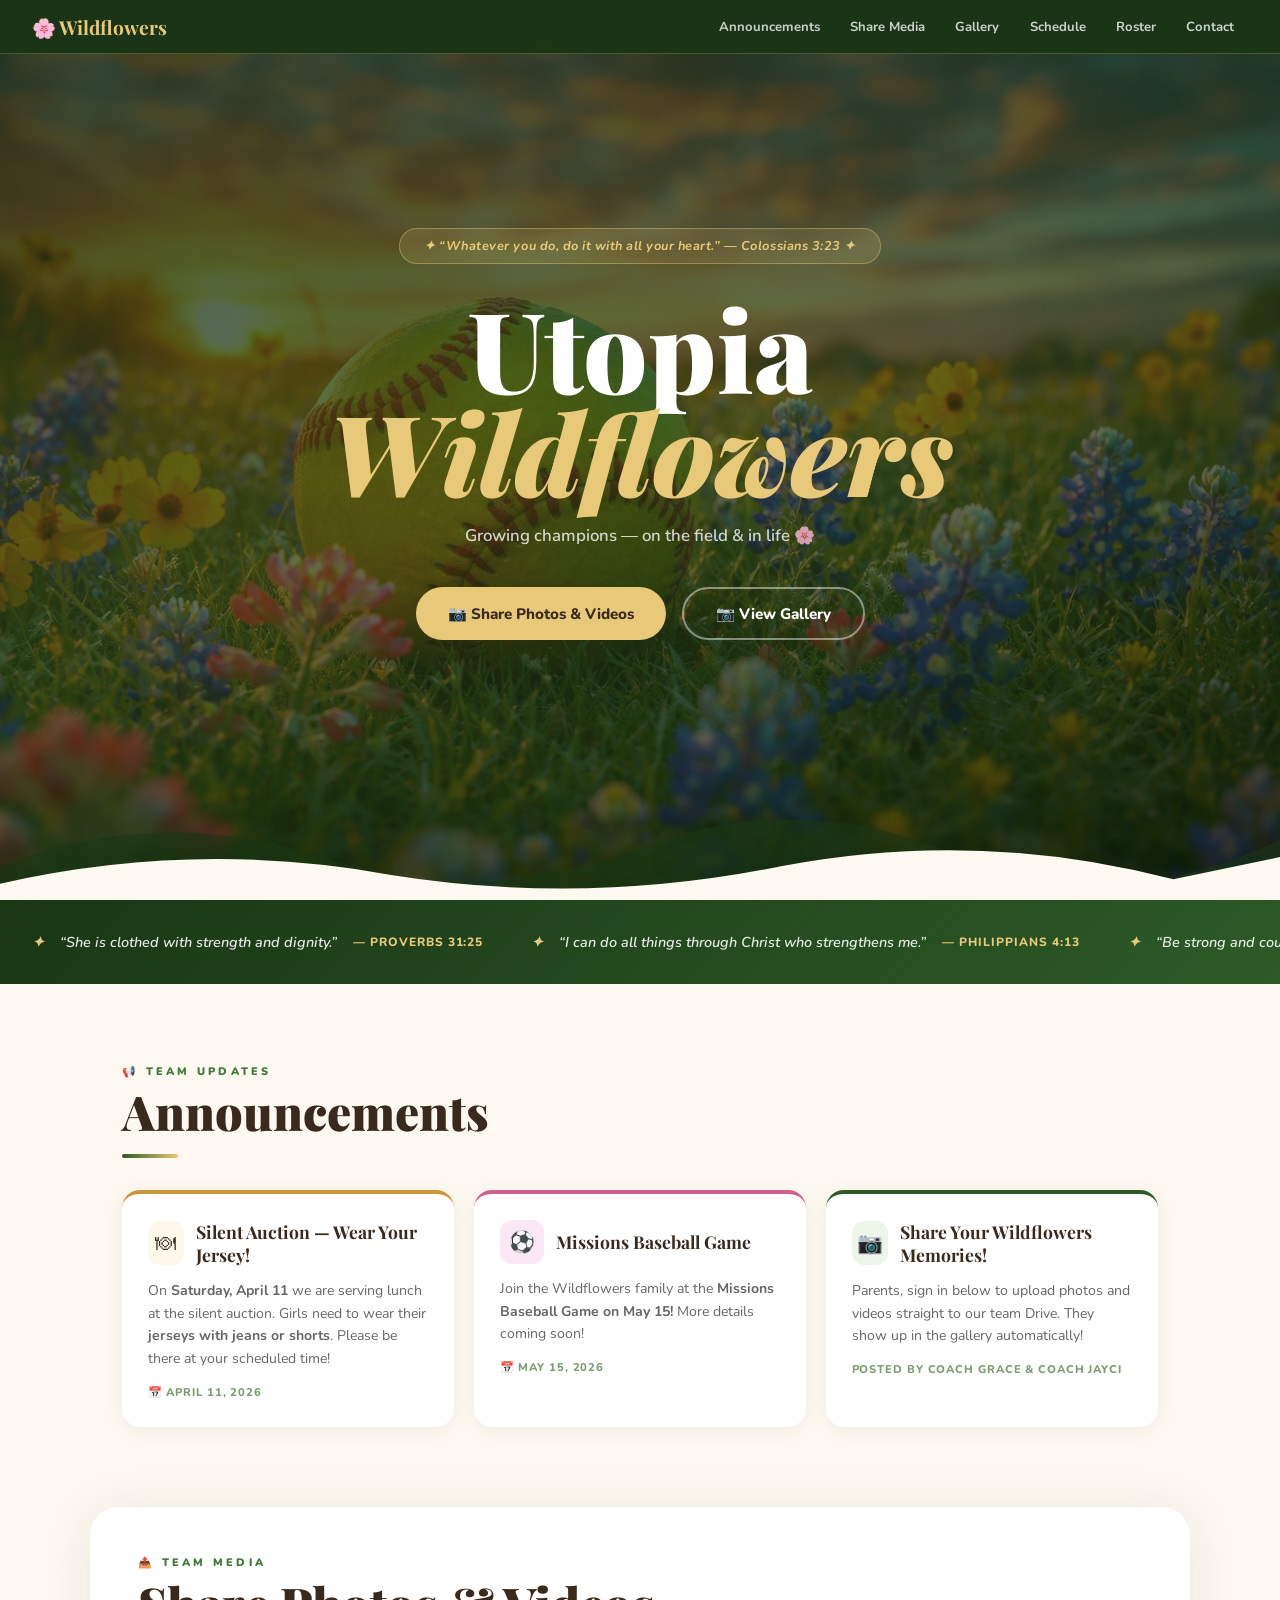
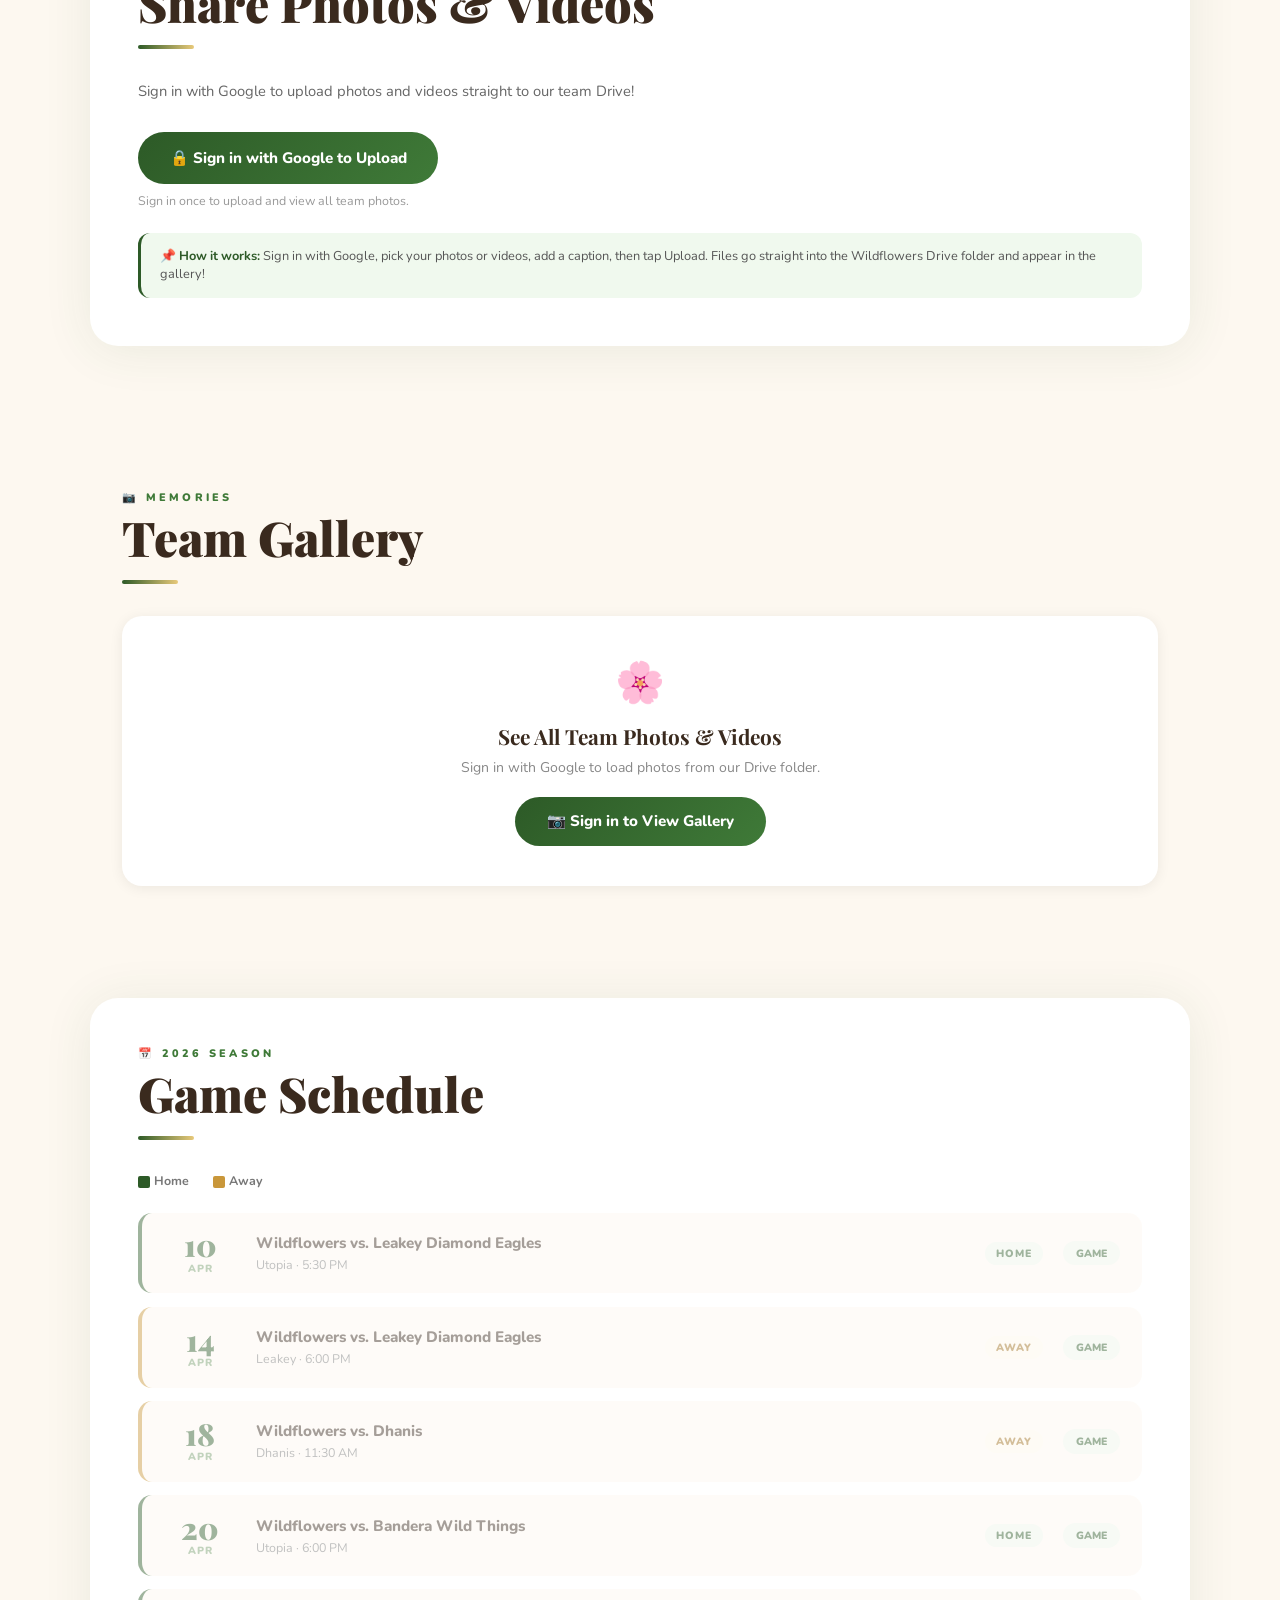
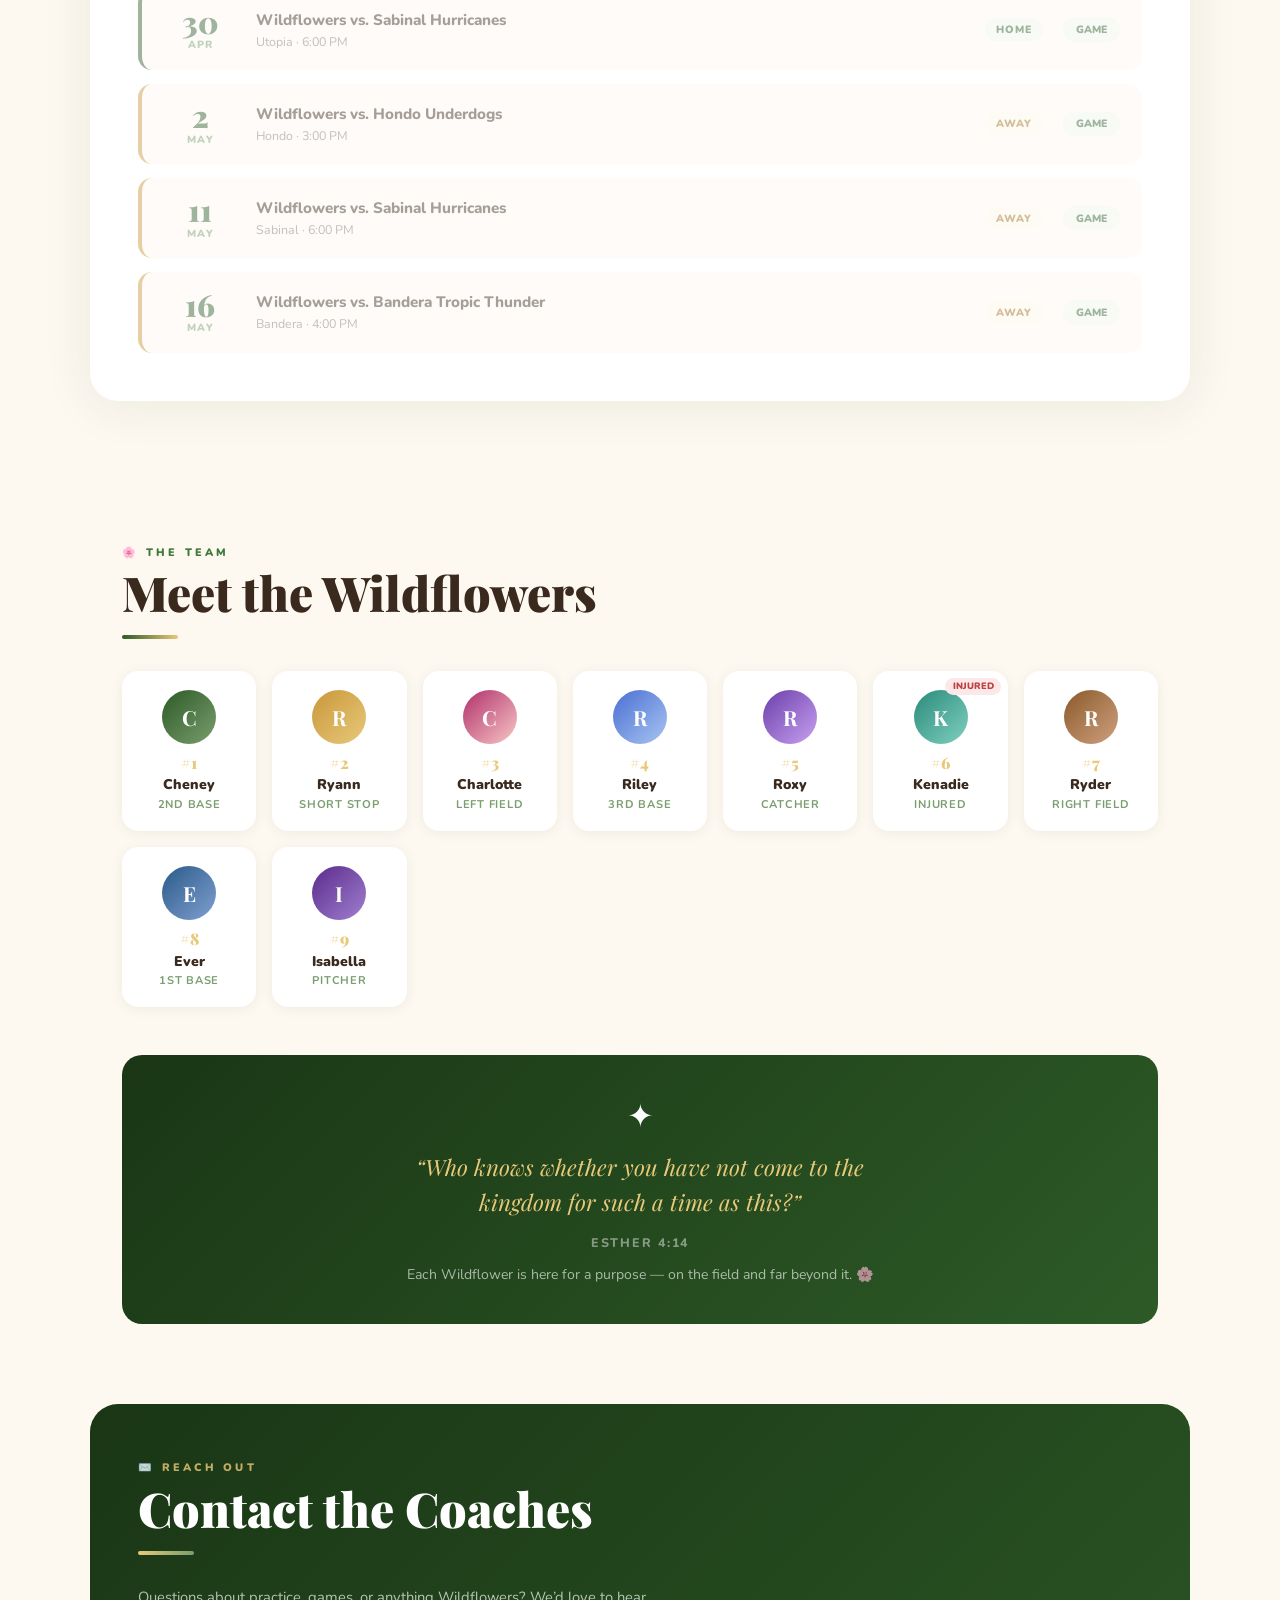
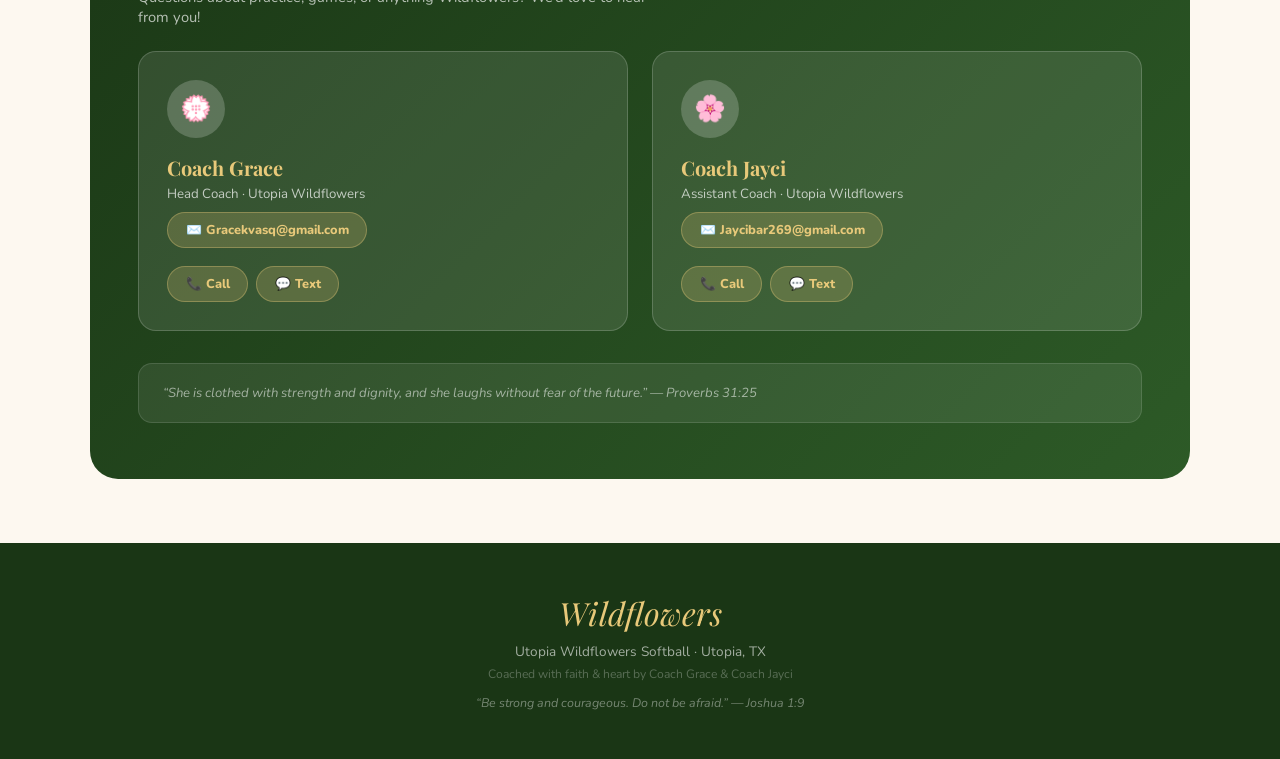
==== commit 7f183d86: "Change icon in coach section from star to heart" ====
--- a/index.html
+++ b/index.html
@@ -301,7 +301,7 @@
     <p style="color:rgba(255,255,255,.68);font-size:.92rem;max-width:520px;">Questions about practice, games, or anything Wildflowers? We&rsquo;d love to hear from you!</p>
     <div class="ccards">
       <div class="cc">
-        <div class="cav">&#9917;</div>
+        <div class="cav">&#128174;</div>
         <h3>Coach Grace</h3><p>Head Coach &middot; Utopia Wildflowers</p>
         <a href="mailto:Gracekvasq@gmail.com" class="ce">&#9993;&#65039; Gracekvasq@gmail.com</a>
         <div class="cbtns">
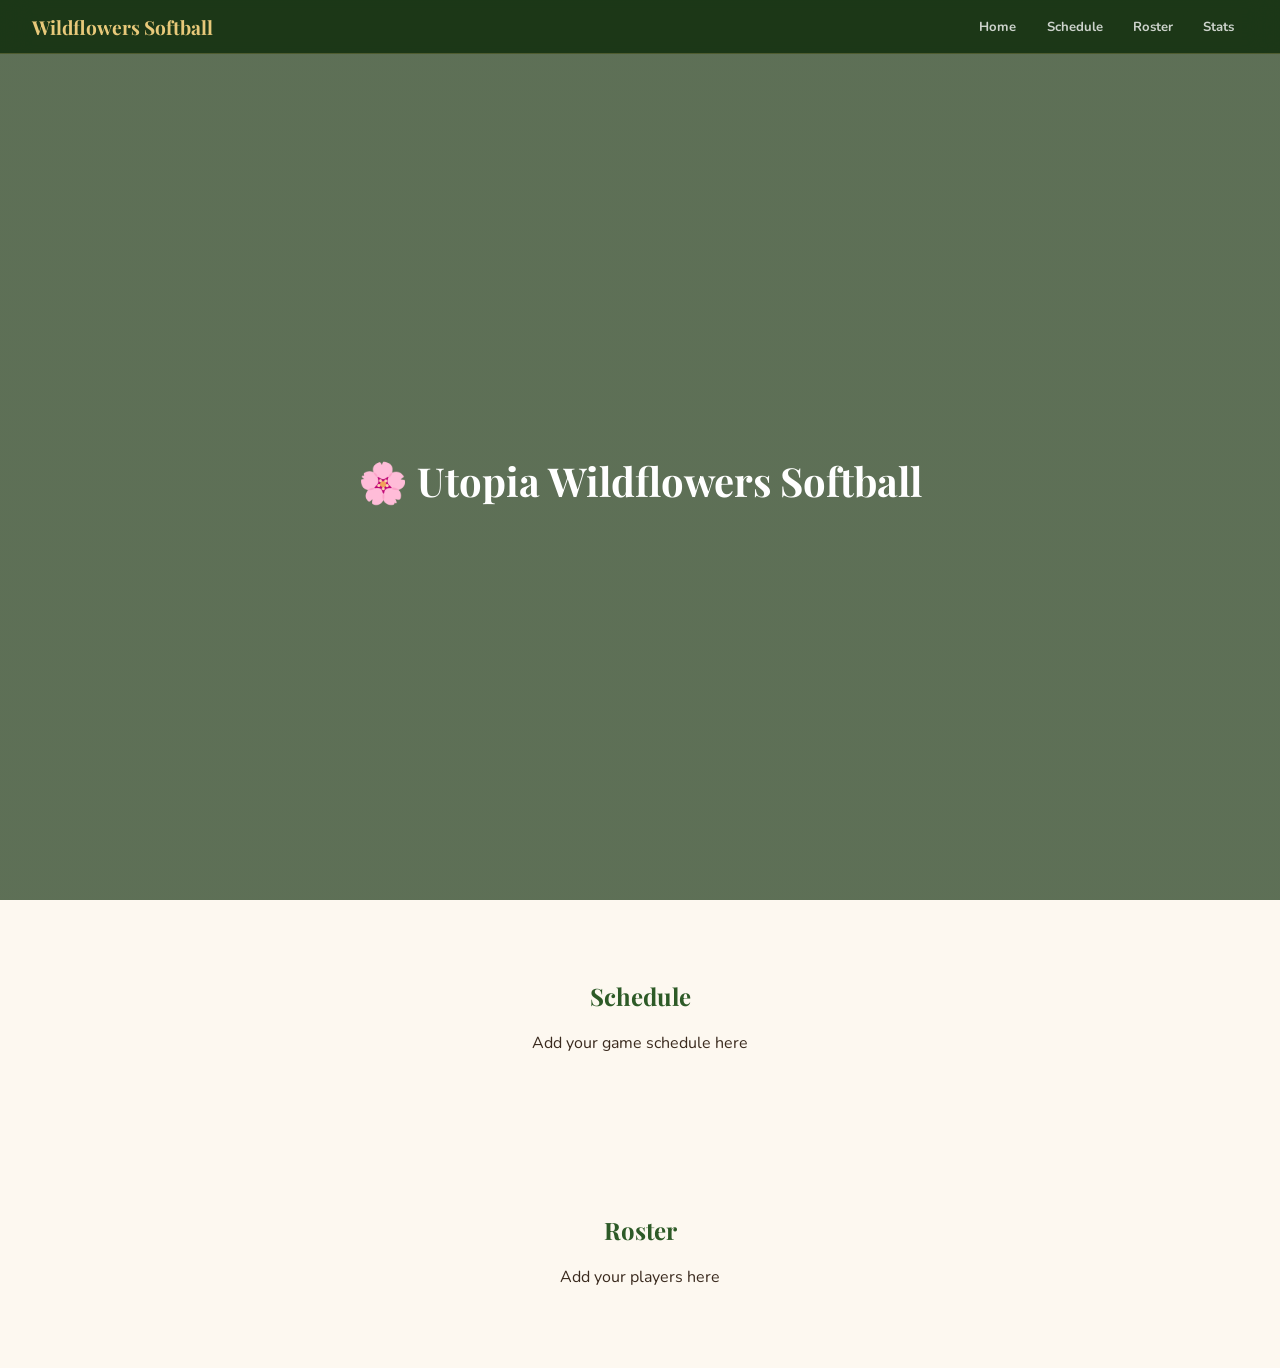
==== commit adde1378: "Update print statement from 'Hello' to 'Goodbye'" ====
--- a/index.html
+++ b/index.html
@@ -4,575 +4,142 @@
 <meta charset="UTF-8"/>
 <meta name="viewport" content="width=device-width,initial-scale=1.0"/>
 <title>Utopia Wildflowers Softball</title>
+
 <link href="https://fonts.googleapis.com/css2?family=Playfair+Display:ital,wght@0,700;0,900;1,700&family=Nunito:wght@400;600;700;800;900&display=swap" rel="stylesheet"/>
-<style>:root{--green:#2d5a27;--green-lt:#3f7a38;--green-dk:#1a3615;--sage:#7a9e6f;--gold:#c9973a;--wheat:#e8c97a;--cream:#fdf8f0;--bark:#3a2a1e}
+
+<style>
+:root{
+--green:#2d5a27;
+--green-lt:#3f7a38;
+--green-dk:#1a3615;
+--sage:#7a9e6f;
+--gold:#c9973a;
+--wheat:#e8c97a;
+--cream:#fdf8f0;
+--bark:#3a2a1e
+}
+
 *,*::before,*::after{box-sizing:border-box;margin:0;padding:0}
-html{scroll-behavior:smooth}
-body{font-family:"Nunito",sans-serif;background:var(--cream);color:var(--bark);overflow-x:hidden}
-nav{position:fixed;top:0;left:0;right:0;z-index:100;display:flex;justify-content:space-between;align-items:center;padding:.85rem 2rem;background:rgba(26,54,21,.96);backdrop-filter:blur(14px);border-bottom:1px solid rgba(232,201,122,.25)}
-.nav-logo{font-family:"Playfair Display",serif;font-size:1.2rem;font-weight:700;color:var(--wheat);text-decoration:none}
-.nav-links{display:flex;gap:.2rem;list-style:none}
-.nav-links a{color:rgba(255,255,255,.78);text-decoration:none;font-weight:700;font-size:.82rem;padding:.4rem .85rem;border-radius:50px;transition:background .2s}
-.nav-links a:hover{background:rgba(255,255,255,.1);color:var(--wheat)}
-@media(max-width:750px){.nav-links{display:none}}
-.hero{min-height:100vh;background:url("[data-uri]") center/cover no-repeat;position:relative;display:flex;flex-direction:column;align-items:center;justify-content:center;overflow:hidden;padding:6rem 2rem 8rem;text-align:center}
-.hero::before{content:"";position:absolute;inset:0;background:linear-gradient(160deg,rgba(20,40,15,.82) 0%,rgba(30,60,22,.68) 50%,rgba(10,25,8,.78) 100%);z-index:0}
-.hero>*{position:relative;z-index:1}
-.petal{position:absolute;opacity:0;animation:pf 10s ease-in-out infinite;font-size:1.4rem}
-@keyframes pf{0%{opacity:0;transform:translateY(30px) rotate(0deg)}15%{opacity:.4}85%{opacity:.3}100%{opacity:0;transform:translateY(-60px) rotate(25deg)}}
-.vrib{background:rgba(232,201,122,.15);border:1px solid rgba(232,201,122,.4);color:var(--wheat);font-size:.8rem;font-weight:700;font-style:italic;padding:.5rem 1.5rem;border-radius:50px;margin-bottom:2rem;letter-spacing:.04em}
-.hero h1{font-family:"Playfair Display",serif;font-size:clamp(3.2rem,11vw,7rem);font-weight:900;color:white;line-height:.92}
-.hero h1 em{display:block;font-style:italic;color:var(--wheat)}
-.hero-tag{margin-top:1.4rem;font-size:1.05rem;color:rgba(255,255,255,.78);font-weight:600}
-.hero-cta{margin-top:2.5rem;display:flex;gap:1rem;flex-wrap:wrap;justify-content:center}
-.grass{position:absolute;bottom:-2px;left:0;right:0;pointer-events:none}
-.btn{display:inline-flex;align-items:center;gap:.5rem;padding:.9rem 2rem;border-radius:50px;font-family:"Nunito",sans-serif;font-weight:800;font-size:.95rem;cursor:pointer;border:none;text-decoration:none;transition:transform .18s,box-shadow .18s}
-.btn:hover{transform:translateY(-2px);box-shadow:0 10px 28px rgba(0,0,0,.25)}
-.btn-g{background:var(--wheat);color:var(--bark)}
-.btn-o{background:transparent;color:white;border:2px solid rgba(255,255,255,.45)}
-.sband{background:linear-gradient(135deg,var(--green-dk),var(--green));padding:2rem;overflow:hidden}
-.vc{display:flex;gap:3rem;animation:sv 35s linear infinite;width:max-content}
-.vc:hover{animation-play-state:paused}
-@keyframes sv{0%{transform:translateX(0)}100%{transform:translateX(-50%)}}
-.vi{display:flex;align-items:center;gap:1rem;white-space:nowrap;color:rgba(255,255,255,.88);font-size:.9rem;font-style:italic;font-weight:600}
-.vi .ref{color:var(--wheat);font-style:normal;font-weight:800;font-size:.75rem;letter-spacing:.08em}
-.vd{color:var(--wheat)}
-.sw{max-width:1100px;margin:0 auto;padding:5rem 2rem}
-.sl{font-size:.68rem;font-weight:900;letter-spacing:.3em;text-transform:uppercase;color:var(--green-lt);margin-bottom:.4rem}
-.sh{font-family:"Playfair Display",serif;font-size:clamp(2rem,5vw,3rem);font-weight:900;color:var(--bark);line-height:1.1}
-.div{width:56px;height:4px;background:linear-gradient(90deg,var(--green),var(--wheat));border-radius:2px;margin:1rem 0 2rem}
-.ann-grid{display:grid;grid-template-columns:repeat(auto-fill,minmax(300px,1fr));gap:1.25rem;margin-top:1.5rem}
-.ann{background:white;border-radius:18px;padding:1.6rem;box-shadow:0 3px 20px rgba(0,0,0,.06);border-top:4px solid var(--green);transition:transform .2s}
-.ann:hover{transform:translateY(-3px)}.ann.gt{border-top-color:var(--gold)}.ann.bt{border-top-color:#d06090}
-.air{display:flex;align-items:center;gap:.75rem;margin-bottom:.9rem}
-.ae{width:44px;height:44px;border-radius:12px;display:flex;align-items:center;justify-content:center;font-size:1.3rem}
-.bg-g{background:#eef5eb}.bg-go{background:#fef8eb}.bg-b{background:#fce8f4}
-.ann h3{font-family:"Playfair Display",serif;font-size:1.1rem;font-weight:700;color:var(--bark)}
-.ann p{font-size:.88rem;color:#666;line-height:1.6;margin-top:.5rem}
-.ann-date{display:inline-block;margin-top:.9rem;font-size:.7rem;font-weight:800;letter-spacing:.08em;text-transform:uppercase;color:var(--sage)}
-.ubox{background:white;border-radius:28px;padding:3rem;box-shadow:0 4px 50px rgba(45,90,39,.09);max-width:1100px;margin:0 auto 4rem}
-.ucols{display:grid;grid-template-columns:1fr 1fr;gap:2rem;margin-top:2rem}
-@media(max-width:680px){.ucols{grid-template-columns:1fr}.ubox{padding:2rem 1.25rem}}
-.uz{border:2.5px dashed var(--sage);border-radius:18px;padding:2.2rem 1.5rem;display:flex;flex-direction:column;align-items:center;gap:.7rem;text-align:center;cursor:pointer;background:#fafff8;position:relative;overflow:hidden;transition:border-color .2s,background .2s}
-.uz input[type=file]{position:absolute;inset:0;opacity:0;cursor:pointer;width:100%;height:100%}
-.uic{width:54px;height:54px;border-radius:50%;display:flex;align-items:center;justify-content:center;font-size:1.5rem;color:white;flex-shrink:0}
-.ic-g{background:linear-gradient(135deg,var(--green),var(--sage))}.ic-b{background:linear-gradient(135deg,#4a6fd4,#8b80d4)}
-.uz h3{font-family:"Playfair Display",serif;font-size:1.2rem;color:var(--bark)}
-.uz p{font-size:.82rem;color:#999;max-width:180px}
-.badge{display:inline-block;padding:.2rem .75rem;border-radius:50px;font-size:.68rem;font-weight:900;letter-spacing:.1em;text-transform:uppercase}
-.bp{background:#fce8f4;color:#b0408a}.bv{background:#eaecfe;color:#4050c0}
-.uf{display:flex;flex-direction:column;gap:.9rem;margin-top:1.2rem}
-.uf label{display:block;font-size:.72rem;font-weight:900;letter-spacing:.08em;text-transform:uppercase;color:var(--green);margin-bottom:.35rem}
-.uf input,.uf select{width:100%;padding:.72rem 1rem;border:2px solid #e8e8e8;border-radius:12px;font-family:"Nunito",sans-serif;font-size:.9rem;color:var(--bark);background:white;outline:none;transition:border-color .2s}
-.uf input:focus,.uf select:focus{border-color:var(--green)}
-.bup{background:linear-gradient(135deg,var(--green),var(--green-lt));color:white;border:none;padding:1rem;border-radius:50px;font-family:"Nunito",sans-serif;font-weight:800;font-size:.95rem;cursor:pointer;width:100%;margin-top:.4rem;transition:transform .18s,box-shadow .18s}
-.bup:hover{transform:translateY(-2px);box-shadow:0 8px 24px rgba(45,90,39,.3)}
-.bup:disabled{opacity:.6;cursor:not-allowed;transform:none}
-.pw{display:none;margin-top:.8rem}
-.pb{height:8px;background:#eee;border-radius:4px;overflow:hidden}
-.pf{height:100%;background:linear-gradient(90deg,var(--green),var(--sage));border-radius:4px;width:0%;transition:width .3s}
-.pl{font-size:.75rem;color:#999;margin-top:.35rem;font-weight:700}
-.pstrip{display:flex;gap:.6rem;flex-wrap:wrap;margin-top:.8rem}
-.pt{position:relative;width:68px;height:68px;border-radius:10px;overflow:hidden;border:2px solid var(--sage)}
-.pt img{width:100%;height:100%;object-fit:cover}
-.gallery-filters{display:flex;gap:.5rem;flex-wrap:wrap;margin-bottom:1.75rem}
-.fb{padding:.42rem 1.1rem;border-radius:50px;border:2px solid var(--sage);background:transparent;color:var(--green);font-family:"Nunito",sans-serif;font-weight:700;font-size:.82rem;cursor:pointer;transition:all .18s}
-.fb.active,.fb:hover{background:var(--green);border-color:var(--green);color:white}
-.gallery-grid{display:grid;grid-template-columns:repeat(auto-fill,minmax(230px,1fr));gap:1.2rem}
-.g-card{border-radius:16px;overflow:hidden;background:white;box-shadow:0 2px 14px rgba(0,0,0,.07);transition:transform .22s;cursor:pointer}
-.g-card:hover{transform:translateY(-4px)}
-.g-thumb{width:100%;height:175px;object-fit:cover;display:block}
-.g-ph{width:100%;height:175px;display:flex;align-items:center;justify-content:center;font-size:1.5rem;font-weight:700;color:white}
-.g-info{padding:.9rem 1rem}
-.g-info h4{font-family:"Playfair Display",serif;font-size:.95rem;font-weight:700;color:var(--bark);margin-bottom:.2rem}
-.g-info p{font-size:.76rem;color:#888}
-.g-meta{display:flex;align-items:center;gap:.5rem;margin-top:.4rem}
-.gprompt{background:white;border-radius:20px;padding:2.5rem;text-align:center;box-shadow:0 2px 14px rgba(0,0,0,.07);margin-bottom:2rem}
-.gprompt h3{font-family:"Playfair Display",serif;font-size:1.3rem;color:var(--bark);margin-bottom:.5rem}
-.gprompt p{font-size:.88rem;color:#888;margin-bottom:1.25rem}
-.bgs{display:inline-flex;align-items:center;gap:.6rem;background:linear-gradient(135deg,var(--green),var(--green-lt));color:white;border:none;padding:.9rem 2rem;border-radius:50px;font-family:"Nunito",sans-serif;font-weight:800;font-size:.95rem;cursor:pointer;transition:transform .18s}
-.bgs:hover{transform:translateY(-2px)}
-#lightbox{position:fixed;inset:0;background:rgba(0,0,0,.92);z-index:500;display:none;align-items:center;justify-content:center;padding:1rem}
-#lightbox img{max-width:95vw;max-height:90vh;border-radius:12px;object-fit:contain}
-.lbx{position:absolute;top:1rem;right:1.25rem;color:white;font-size:2rem;cursor:pointer;background:none;border:none}
-.lbc{position:absolute;bottom:1.5rem;left:0;right:0;text-align:center;color:rgba(255,255,255,.8);font-size:.88rem;font-weight:600}
-.sbox{background:white;border-radius:28px;padding:3rem;box-shadow:0 4px 50px rgba(45,90,39,.09);max-width:1100px;margin:0 auto 4rem}
-.sched-list{display:flex;flex-direction:column;gap:.85rem;margin-top:1.5rem}
-.sched-row{display:grid;grid-template-columns:72px 1fr auto auto;align-items:center;gap:1.25rem;padding:1.1rem 1.4rem;background:var(--cream);border-radius:14px;border-left:4px solid var(--green);transition:box-shadow .18s,transform .18s}
-.sched-row:hover{box-shadow:0 4px 20px rgba(45,90,39,.1);transform:translateX(3px)}
-.sched-row.away{border-left-color:var(--gold)}.sched-row.past{opacity:.45}
-.sday{font-family:"Playfair Display",serif;font-size:1.9rem;font-weight:900;color:var(--green);line-height:1;text-align:center}
-.smon{font-size:.65rem;font-weight:900;letter-spacing:.12em;text-transform:uppercase;color:var(--sage);text-align:center}
-.sdet h4{font-weight:800;font-size:.95rem;color:var(--bark)}
-.sdet p{font-size:.78rem;color:#777;margin-top:.18rem}
-.hab{padding:.25rem .7rem;border-radius:50px;font-size:.66rem;font-weight:900;text-transform:uppercase;letter-spacing:.08em;white-space:nowrap}
-.hh{background:#eef5eb;color:var(--green)}.ha{background:#fef8eb;color:#a07020}
-.stype{padding:.3rem .8rem;border-radius:50px;font-size:.66rem;font-weight:900;text-transform:uppercase;background:#eef5eb;color:var(--green);white-space:nowrap}
-@media(max-width:600px){.sched-row{grid-template-columns:56px 1fr}.hab,.stype{display:none}}
-.roster-grid{display:grid;grid-template-columns:repeat(auto-fill,minmax(130px,1fr));gap:1rem;margin-top:1.5rem}
-.pc{background:white;border-radius:16px;padding:1.2rem .75rem;text-align:center;box-shadow:0 2px 14px rgba(0,0,0,.06);transition:transform .2s;position:relative}
-.pc:hover{transform:translateY(-4px)}
-.pc.inj::after{content:"Injured";position:absolute;top:7px;right:7px;background:#fce8e8;color:#c04040;font-size:.58rem;font-weight:900;padding:.15rem .45rem;border-radius:50px;text-transform:uppercase}
-.pav{width:54px;height:54px;border-radius:50%;display:flex;align-items:center;justify-content:center;font-family:"Playfair Display",serif;font-size:1.3rem;font-weight:700;color:white;margin:0 auto .5rem}
-.pnum{font-family:"Playfair Display",serif;font-size:1rem;color:var(--wheat);font-weight:900}
-.pname{font-weight:900;font-size:.88rem;color:var(--bark);margin-top:.15rem}
-.ppos{font-size:.7rem;color:var(--sage);font-weight:700;text-transform:uppercase;letter-spacing:.07em;margin-top:.15rem}
-.cbox{background:linear-gradient(135deg,var(--green-dk),var(--green));border-radius:28px;padding:3.5rem 3rem;max-width:1100px;margin:0 auto 4rem;color:white}
-.cbox .sl{color:var(--wheat);opacity:.8}.cbox .sh{color:white}.cbox .div{background:linear-gradient(90deg,var(--wheat),var(--sage))}
-.ccards{display:grid;grid-template-columns:1fr 1fr;gap:1.5rem;margin-top:1.5rem}
-@media(max-width:580px){.ccards{grid-template-columns:1fr}}
-.cc{background:rgba(255,255,255,.1);border:1px solid rgba(255,255,255,.18);border-radius:18px;padding:1.75rem;transition:background .2s}
-.cc:hover{background:rgba(255,255,255,.15)}
-.cav{width:58px;height:58px;border-radius:50%;background:rgba(255,255,255,.2);display:flex;align-items:center;justify-content:center;font-size:1.6rem;margin-bottom:1rem}
-.cc h3{font-family:"Playfair Display",serif;font-size:1.25rem;color:var(--wheat);font-weight:700}
-.cc p{font-size:.83rem;color:rgba(255,255,255,.7);margin-top:.25rem}
-.ce{display:inline-flex;align-items:center;gap:.4rem;margin-top:.6rem;background:rgba(232,201,122,.2);border:1px solid rgba(232,201,122,.35);color:var(--wheat);padding:.5rem 1.1rem;border-radius:50px;font-size:.8rem;font-weight:800;text-decoration:none;transition:background .2s}
-.ce:hover{background:rgba(232,201,122,.35)}
-.cbtns{display:flex;gap:.5rem;margin-top:.5rem;flex-wrap:wrap}
-footer{background:var(--green-dk);color:rgba(255,255,255,.6);text-align:center;padding:3rem 2rem;font-size:.85rem}
-.flogo{font-family:"Playfair Display",serif;font-size:2rem;color:var(--wheat);margin-bottom:.5rem;font-style:italic}
-.fv{font-style:italic;color:rgba(255,255,255,.4);font-size:.78rem;margin-top:.75rem}
-.toast{position:fixed;bottom:2rem;right:2rem;background:var(--green);color:white;padding:1rem 1.5rem;border-radius:14px;font-weight:800;font-size:.88rem;z-index:300;transform:translateY(100px);opacity:0;transition:all .4s cubic-bezier(.34,1.56,.64,1);display:flex;align-items:center;gap:.5rem;box-shadow:0 8px 24px rgba(45,90,39,.35);max-width:320px}
-.toast.show{transform:translateY(0);opacity:1}</style>
+
+body{
+font-family:"Nunito",sans-serif;
+background:var(--cream);
+color:var(--bark);
+overflow-x:hidden
+}
+
+/* NAV */
+nav{
+position:fixed;
+top:0;
+left:0;
+right:0;
+z-index:100;
+display:flex;
+justify-content:space-between;
+align-items:center;
+padding:.85rem 2rem;
+background:rgba(26,54,21,.96);
+backdrop-filter:blur(14px);
+border-bottom:1px solid rgba(232,201,122,.25)
+}
+
+.nav-logo{
+font-family:"Playfair Display",serif;
+font-size:1.2rem;
+font-weight:700;
+color:var(--wheat);
+text-decoration:none
+}
+
+.nav-links{
+display:flex;
+gap:.2rem;
+list-style:none
+}
+
+.nav-links a{
+color:rgba(255,255,255,.78);
+text-decoration:none;
+font-weight:700;
+font-size:.82rem;
+padding:.4rem .85rem;
+border-radius:50px;
+transition:background .2s
+}
+
+.nav-links a:hover{
+background:rgba(255,255,255,.1);
+color:var(--wheat)
+}
+
+@media(max-width:750px){
+.nav-links{display:none}
+}
+
+/* HERO */
+.hero{
+height:100vh;
+display:flex;
+align-items:center;
+justify-content:center;
+text-align:center;
+background:linear-gradient(rgba(26,54,21,.7), rgba(26,54,21,.7));
+color:white;
+padding-top:60px;
+}
+
+.hero h1{
+font-family:"Playfair Display",serif;
+font-size:2.5rem;
+}
+
+/* SECTION */
+.section{
+padding:80px 20px;
+text-align:center;
+}
+
+h2{
+font-family:"Playfair Display",serif;
+color:var(--green);
+margin-bottom:20px;
+}
+</style>
 </head>
+
 <body>
+
+<!-- NAV -->
 <nav>
-  <a href="#" class="nav-logo">&#127800; Wildflowers</a>
+  <a href="#" class="nav-logo">Wildflowers Softball</a>
+
   <ul class="nav-links">
-    <li><a href="#ann">Announcements</a></li>
-    <li><a href="#upload">Share Media</a></li>
-    <li><a href="#gallery">Gallery</a></li>
+    <li><a href="#home">Home</a></li>
     <li><a href="#schedule">Schedule</a></li>
     <li><a href="#roster">Roster</a></li>
-    <li><a href="#contact">Contact</a></li>
+
+    <!-- 🔥 ADDED STATS LINK -->
+    <li><a href="stats.html">Stats</a></li>
   </ul>
 </nav>
-<div class="hero">
-  <span class="petal" style="top:12%;left:7%;animation-delay:0s;animation-duration:9s">&#127800;</span>
-  <span class="petal" style="top:22%;right:9%;animation-delay:2s;animation-duration:11s">&#127804;</span>
-  <span class="petal" style="top:65%;left:6%;animation-delay:4s;animation-duration:8s">&#127802;</span>
-  <span class="petal" style="top:70%;right:7%;animation-delay:1.5s;animation-duration:13s">&#127800;</span>
-  <div class="vrib">&#10022; &ldquo;Whatever you do, do it with all your heart.&rdquo; &mdash; Colossians 3:23 &#10022;</div>
-  <h1>Utopia<br/><em>Wildflowers</em></h1>
-  <p class="hero-tag">Growing champions &mdash; on the field &amp; in life &#127800;</p>
-  <div class="hero-cta">
-    <a href="#upload" class="btn btn-g">&#128247; Share Photos &amp; Videos</a>
-    <a href="#gallery" class="btn btn-o">&#128247; View Gallery</a>
-  </div>
-  <svg class="grass" viewBox="0 0 1440 130" xmlns="http://www.w3.org/2000/svg" preserveAspectRatio="none">
-    <path d="M0,90 Q180,20 360,80 Q540,140 720,70 Q900,0 1080,80 Q1260,150 1440,60 L1440,130 L0,130 Z" fill="#1a3615" opacity=".6"/>
-    <path d="M0,110 Q220,60 440,100 Q660,135 880,90 Q1100,48 1320,105 L1440,80 L1440,130 L0,130 Z" fill="#fdf8f0"/>
-  </svg>
-</div>
-<div class="sband">
-  <div class="vc">
-    <div class="vi"><span class="vd">&#10022;</span> &ldquo;She is clothed with strength and dignity.&rdquo; <span class="ref">&mdash; PROVERBS 31:25</span></div>
-    <div class="vi"><span class="vd">&#10022;</span> &ldquo;I can do all things through Christ who strengthens me.&rdquo; <span class="ref">&mdash; PHILIPPIANS 4:13</span></div>
-    <div class="vi"><span class="vd">&#10022;</span> &ldquo;Be strong and courageous. Do not be afraid.&rdquo; <span class="ref">&mdash; JOSHUA 1:9</span></div>
-    <div class="vi"><span class="vd">&#10022;</span> &ldquo;Whatever you do, do it with all your heart.&rdquo; <span class="ref">&mdash; COLOSSIANS 3:23</span></div>
-    <div class="vi"><span class="vd">&#10022;</span> &ldquo;Who knows whether you have not come to the kingdom for such a time as this?&rdquo; <span class="ref">&mdash; ESTHER 4:14</span></div>
-    <div class="vi"><span class="vd">&#10022;</span> &ldquo;She is clothed with strength and dignity.&rdquo; <span class="ref">&mdash; PROVERBS 31:25</span></div>
-    <div class="vi"><span class="vd">&#10022;</span> &ldquo;I can do all things through Christ who strengthens me.&rdquo; <span class="ref">&mdash; PHILIPPIANS 4:13</span></div>
-    <div class="vi"><span class="vd">&#10022;</span> &ldquo;Be strong and courageous. Do not be afraid.&rdquo; <span class="ref">&mdash; JOSHUA 1:9</span></div>
-    <div class="vi"><span class="vd">&#10022;</span> &ldquo;Whatever you do, do it with all your heart.&rdquo; <span class="ref">&mdash; COLOSSIANS 3:23</span></div>
-    <div class="vi"><span class="vd">&#10022;</span> &ldquo;Who knows whether you have not come to the kingdom for such a time as this?&rdquo; <span class="ref">&mdash; ESTHER 4:14</span></div>
-  </div>
-</div>
-<div id="ann" class="sw">
-  <div class="sl">&#128226; Team Updates</div>
-  <h2 class="sh">Announcements</h2>
-  <div class="div"></div>
-  <div class="ann-grid">
-    <div class="ann gt"><div class="air"><div class="ae bg-go">&#127869;</div><h3>Silent Auction &mdash; Wear Your Jersey!</h3></div>
-      <p>On <strong>Saturday, April 11</strong> we are serving lunch at the silent auction. Girls need to wear their <strong>jerseys with jeans or shorts</strong>. Please be there at your scheduled time!</p>
-      <span class="ann-date">&#128197; April 11, 2026</span></div>
-    <div class="ann bt"><div class="air"><div class="ae bg-b">&#9917;</div><h3>Missions Baseball Game</h3></div>
-      <p>Join the Wildflowers family at the <strong>Missions Baseball Game on May 15!</strong> More details coming soon!</p>
-      <span class="ann-date">&#128197; May 15, 2026</span></div>
-    <div class="ann"><div class="air"><div class="ae bg-g">&#128247;</div><h3>Share Your Wildflowers Memories!</h3></div>
-      <p>Parents, sign in below to upload photos and videos straight to our team Drive. They show up in the gallery automatically!</p>
-      <span class="ann-date">Posted by Coach Grace &amp; Coach Jayci</span></div>
-  </div>
-</div>
-<div style="padding:0 2rem;">
-  <div class="ubox">
-    <div class="sl" id="upload">&#128228; Team Media</div>
-    <h2 class="sh">Share Photos &amp; Videos</h2>
-    <div class="div"></div>
-    <p style="color:#666;font-size:.92rem;">Sign in with Google to upload photos and videos straight to our team Drive!</p>
-    <div id="driveStatus"></div>
-    <div style="margin-top:1.5rem;" id="signInSection">
-      <button onclick="signIn(false)" class="bup" style="max-width:300px;display:inline-flex;align-items:center;justify-content:center;gap:.5rem;">&#128274; Sign in with Google to Upload</button>
-      <p style="font-size:.78rem;color:#999;margin-top:.5rem;">Sign in once to upload and view all team photos.</p>
-    </div>
-    <div class="ucols" id="uploadCols" style="display:none;">
-      <div>
-        <div class="uz" id="photoZone">
-          <input type="file" id="photoInput" accept="image/*" multiple/>
-          <div class="uic ic-g">&#128247;</div><span class="badge bp">Photos</span>
-          <h3>Drop photos here</h3><p>JPG, PNG, HEIC &mdash; or tap to browse</p>
-          <div class="pstrip" id="photoPreview"></div>
-        </div>
-        <div class="uf">
-          <div><label>Your Name</label><input type="text" id="photoName" placeholder="e.g. Sarah (Emma's mom)"/></div>
-          <div><label>Caption</label><input type="text" id="photoCaption" placeholder="e.g. Great play at Friday's game!"/></div>
-          <div><label>Event</label><select id="photoEvent"><option value="">Select an event...</option><option>Game Day</option><option>Practice</option><option>Tournament</option><option>Silent Auction</option><option>Missions Baseball Game</option><option>Team Celebration</option><option>Other</option></select></div>
-          <div class="pw" id="photoProgress"><div class="pb"><div class="pf" id="photoFill"></div></div><div class="pl" id="photoLabel">Uploading...</div></div>
-          <button class="bup" id="photoBtn" onclick="uploadToDrive('photo')">&#127800; Upload Photos to Drive</button>
-        </div>
-      </div>
-      <div>
-        <div class="uz" id="videoZone">
-          <input type="file" id="videoInput" accept="video/*" multiple/>
-          <div class="uic ic-b">&#127916;</div><span class="badge bv">Videos</span>
-          <h3>Drop videos here</h3><p>MP4, MOV, M4V &mdash; highlights &amp; big moments</p>
-          <div class="pstrip" id="videoPreview"></div>
-        </div>
-        <div class="uf">
-          <div><label>Your Name</label><input type="text" id="videoName" placeholder="e.g. Mike (Lily's dad)"/></div>
-          <div><label>Caption</label><input type="text" id="videoCaption" placeholder="e.g. Incredible catch by Roxy!"/></div>
-          <div><label>Event</label><select id="videoEvent"><option value="">Select an event...</option><option>Game Day</option><option>Practice</option><option>Tournament</option><option>Silent Auction</option><option>Missions Baseball Game</option><option>Team Celebration</option><option>Other</option></select></div>
-          <div class="pw" id="videoProgress"><div class="pb"><div class="pf" id="videoFill"></div></div><div class="pl" id="videoLabel">Uploading...</div></div>
-          <button class="bup" id="videoBtn" onclick="uploadToDrive('video')">&#127916; Upload Videos to Drive</button>
-        </div>
-      </div>
-    </div>
-    <div style="margin-top:1.5rem;background:#f0f9ee;border-radius:12px;padding:.9rem 1.2rem;font-size:.8rem;color:#555;border-left:3px solid var(--green);">
-      &#128204; <strong style="color:var(--green);">How it works:</strong> Sign in with Google, pick your photos or videos, add a caption, then tap Upload. Files go straight into the Wildflowers Drive folder and appear in the gallery!
-    </div>
-  </div>
-</div>
-<div id="gallery" class="sw">
-  <div class="sl">&#128247; Memories</div>
-  <h2 class="sh">Team Gallery</h2>
-  <div class="div"></div>
-  <div class="gprompt" id="galleryPrompt">
-    <div style="font-size:2.5rem;margin-bottom:.75rem">&#127800;</div>
-    <h3>See All Team Photos &amp; Videos</h3>
-    <p>Sign in with Google to load photos from our Drive folder.</p>
-    <button class="bgs" onclick="signIn(true)">&#128247; Sign in to View Gallery</button>
-  </div>
-  <div id="galleryLoading" style="display:none;text-align:center;padding:3rem;color:#7a9e6f;font-weight:700;">&#127800; Loading photos from Drive...</div>
-  <div class="gallery-filters" id="galleryFilters" style="display:none;">
-    <button class="fb active" onclick="filterGallery('all',this)">All</button>
-    <button class="fb" onclick="filterGallery('image',this)">&#128247; Photos</button>
-    <button class="fb" onclick="filterGallery('video',this)">&#127916; Videos</button>
-  </div>
-  <div class="gallery-grid" id="galleryGrid"></div>
-  <div id="galleryEmpty" style="display:none;text-align:center;padding:3rem;color:#aaa;">
-    <div style="font-size:3rem;margin-bottom:1rem">&#127800;</div>
-    <p style="font-weight:700;">No photos yet &mdash; be the first to upload!</p>
-  </div>
-</div>
-<div id="lightbox" onclick="closeLB()">
-  <button class="lbx" onclick="closeLB()">&#10005;</button>
-  <img id="lbImg" src="" alt=""/>
-  <div class="lbc" id="lbCap"></div>
-</div>
-<div style="padding:0 2rem;" id="schedule">
-  <div class="sbox">
-    <div class="sl">&#128197; 2026 Season</div>
-    <h2 class="sh">Game Schedule</h2>
-    <div class="div"></div>
-    <div style="display:flex;gap:1.5rem;flex-wrap:wrap;margin-bottom:1.5rem;font-size:.78rem;font-weight:700;color:#777;">
-      <span><span style="display:inline-block;width:12px;height:12px;border-radius:2px;background:var(--green);margin-right:4px;vertical-align:middle;"></span>Home</span>
-      <span><span style="display:inline-block;width:12px;height:12px;border-radius:2px;background:var(--gold);margin-right:4px;vertical-align:middle;"></span>Away</span>
-    </div>
-    <div class="sched-list" id="schedList"></div>
-  </div>
-</div>
-<div id="roster" class="sw">
-  <div class="sl">&#127800; The Team</div>
-  <h2 class="sh">Meet the Wildflowers</h2>
-  <div class="div"></div>
-  <div class="roster-grid" id="rosterGrid"></div>
-  <div style="margin-top:3rem;background:linear-gradient(135deg,#1a3615,#2d5a27);border-radius:20px;padding:2.5rem;text-align:center;color:white;">
-    <div style="font-size:2rem;margin-bottom:.75rem">&#10022;</div>
-    <p style="font-family:'Playfair Display',serif;font-size:1.4rem;font-style:italic;line-height:1.55;color:var(--wheat);">&ldquo;Who knows whether you have not come to the<br/>kingdom for such a time as this?&rdquo;</p>
-    <p style="margin-top:.9rem;font-size:.78rem;font-weight:800;letter-spacing:.15em;text-transform:uppercase;color:rgba(255,255,255,.45);">Esther 4:14</p>
-    <p style="margin-top:.9rem;font-size:.88rem;color:rgba(255,255,255,.62);">Each Wildflower is here for a purpose &mdash; on the field and far beyond it. &#127800;</p>
-  </div>
-</div>
-<div style="padding:0 2rem;" id="contact">
-  <div class="cbox">
-    <div class="sl">&#9993;&#65039; Reach Out</div>
-    <h2 class="sh">Contact the Coaches</h2>
-    <div class="div"></div>
-    <p style="color:rgba(255,255,255,.68);font-size:.92rem;max-width:520px;">Questions about practice, games, or anything Wildflowers? We&rsquo;d love to hear from you!</p>
-    <div class="ccards">
-      <div class="cc">
-        <div class="cav">&#128174;</div>
-        <h3>Coach Grace</h3><p>Head Coach &middot; Utopia Wildflowers</p>
-        <a href="mailto:Gracekvasq@gmail.com" class="ce">&#9993;&#65039; Gracekvasq@gmail.com</a>
-        <div class="cbtns">
-          <a href="tel:8302799504" class="ce">&#128222; Call</a>
-          <a href="sms:8302799504" class="ce">&#128172; Text</a>
-        </div>
-      </div>
-      <div class="cc">
-        <div class="cav">&#127800;</div>
-        <h3>Coach Jayci</h3><p>Assistant Coach &middot; Utopia Wildflowers</p>
-        <a href="mailto:Jaycibar269@gmail.com" class="ce">&#9993;&#65039; Jaycibar269@gmail.com</a>
-        <div class="cbtns">
-          <a href="tel:8302798236" class="ce">&#128222; Call</a>
-          <a href="sms:8302798236" class="ce">&#128172; Text</a>
-        </div>
-      </div>
-    </div>
-    <div style="margin-top:2rem;background:rgba(255,255,255,.08);border-radius:14px;padding:1.25rem 1.5rem;border:1px solid rgba(255,255,255,.12);">
-      <p style="font-size:.82rem;color:rgba(255,255,255,.55);font-style:italic;">&ldquo;She is clothed with strength and dignity, and she laughs without fear of the future.&rdquo; &mdash; Proverbs 31:25</p>
-    </div>
-  </div>
-</div>
-<footer>
-  <div class="flogo">Wildflowers</div>
-  <p>Utopia Wildflowers Softball &middot; Utopia, TX</p>
-  <p style="margin-top:.3rem;opacity:.45;font-size:.76rem;">Coached with faith &amp; heart by Coach Grace &amp; Coach Jayci</p>
-  <p class="fv">&ldquo;Be strong and courageous. Do not be afraid.&rdquo; &mdash; Joshua 1:9</p>
-</footer>
-<div class="toast" id="toast">&#9989; <span></span></div>
-<script>
-var CID="514465494343-99m0sudgh675lc1jiu6nlv4iob8pa2b4.apps.googleusercontent.com";
-var FID="1mePXNfmf8TOk9qk3AevPLlZIqiI8fGrh";
-var SCOPE="https://www.googleapis.com/auth/drive.file https://www.googleapis.com/auth/drive.readonly";
-var token=null;
 
-function signIn(forGal){
-  try{sessionStorage.setItem("wfg",forGal?"1":"0");}catch(e){}
-  window.location.href="https://accounts.google.com/o/oauth2/v2/auth"
-    +"?client_id="+encodeURIComponent(CID)
-    +"&redirect_uri="+encodeURIComponent(location.origin+location.pathname)
-    +"&response_type=token"
-    +"&scope="+encodeURIComponent(SCOPE)
-    +"&include_granted_scopes=true";
-}
+<!-- HERO -->
+<section id="home" class="hero">
+  <h1>🌸 Utopia Wildflowers Softball</h1>
+</section>
 
-function checkToken(){
-  if(!location.hash)return;
-  var p={};
-  location.hash.replace(/^#/,"").split("&").forEach(function(s){
-    var a=s.split("=");p[decodeURIComponent(a[0])]=decodeURIComponent(a[1]||"");
-  });
-  if(p.access_token){
-    token=p.access_token;
-    history.replaceState(null,"",location.pathname);
-    onSignedIn();
-  }
-}
+<!-- SCHEDULE -->
+<section id="schedule" class="section">
+  <h2>Schedule</h2>
+  <p>Add your game schedule here</p>
+</section>
 
-function onSignedIn(){
-  document.getElementById("signInSection").style.display="none";
-  document.getElementById("uploadCols").style.display="grid";
-  var d=document.getElementById("driveStatus");
-  d.style.cssText="display:block;background:#eef5eb;color:#2d5a27;border:1px solid #c0ddc0;border-radius:12px;padding:.85rem 1.1rem;margin-top:1rem;font-weight:700;font-size:.82rem;";
-  d.textContent="Connected to Google Drive! Ready to upload and view photos.";
-  loadGallery();
-  showToast("Signed in successfully!");
-}
+<!-- ROSTER -->
+<section id="roster" class="section">
+  <h2>Roster</h2>
+  <p>Add your players here</p>
+</section>
 
-function loadGallery(){
-  document.getElementById("galleryPrompt").style.display="none";
-  document.getElementById("galleryLoading").style.display="block";
-  document.getElementById("galleryFilters").style.display="none";
-  var xhr=new XMLHttpRequest();
-  xhr.open("GET","https://www.googleapis.com/drive/v3/files"
-    +"?q=%27"+FID+"%27+in+parents+and+trashed%3Dfalse"
-    +"&fields=files(id,name,mimeType,description,createdTime)"
-    +"&orderBy=createdTime+desc&pageSize=100");
-  xhr.setRequestHeader("Authorization","Bearer "+token);
-  xhr.onload=function(){
-    document.getElementById("galleryLoading").style.display="none";
-    if(xhr.status===200){buildGallery(JSON.parse(xhr.responseText).files||[]);}
-    else{document.getElementById("galleryPrompt").style.display="block";showToast("Could not load gallery.");}
-  };
-  xhr.onerror=function(){document.getElementById("galleryLoading").style.display="none";showToast("Network error.");};
-  xhr.send();
-}
-
-function buildGallery(files){
-  var grid=document.getElementById("galleryGrid");
-  grid.innerHTML="";
-  var valid=files.filter(function(f){return f.mimeType.indexOf("image/")===0||f.mimeType.indexOf("video/")===0;});
-  if(!valid.length){document.getElementById("galleryEmpty").style.display="block";return;}
-  document.getElementById("galleryEmpty").style.display="none";
-  document.getElementById("galleryFilters").style.display="flex";
-  valid.forEach(function(file){
-    var isImg=file.mimeType.indexOf("image/")===0;
-    var card=document.createElement("div");
-    card.className="g-card";
-    card.setAttribute("data-type",isImg?"image":"video");
-    var label=file.description||file.name.replace(/\.[^.]+$/,"").replace(/_/g," ");
-    var date=(file.createdTime||"").slice(0,10);
-    var th=isImg
-      ?'<img class="g-thumb" src="https://drive.google.com/thumbnail?id='+file.id+'&sz=w400" loading="lazy" onclick="openLB(\'https://drive.google.com/thumbnail?id='+file.id+'&sz=w1200\',\''+(label.replace(/'/g,""))+'\')"/>'
-      :'<div class="g-ph" style="background:linear-gradient(135deg,#e0d5f7,#b5a8d5)">&#127916; Video</div>';
-    var badge=isImg?'<span class="badge bp">Photo</span>':'<span class="badge bv">Video</span>';
-    card.innerHTML=th+'<div class="g-info"><h4>'+label+'</h4><p>'+date+'</p><div class="g-meta">'+badge+'</div></div>';
-    grid.appendChild(card);
-  });
-}
-
-function filterGallery(f,btn){
-  document.querySelectorAll(".fb").forEach(function(b){b.classList.remove("active");});
-  btn.classList.add("active");
-  document.querySelectorAll(".g-card").forEach(function(c){
-    c.style.display=(f==="all"||c.getAttribute("data-type")===f)?"":"none";
-  });
-}
-
-function openLB(src,cap){
-  document.getElementById("lbImg").src=src;
-  document.getElementById("lbCap").textContent=cap||"";
-  document.getElementById("lightbox").style.display="flex";
-}
-function closeLB(){
-  document.getElementById("lightbox").style.display="none";
-  document.getElementById("lbImg").src="";
-}
-
-function setupPreview(inp,prv){
-  document.getElementById(inp).addEventListener("change",function(){
-    var p=document.getElementById(prv);p.innerHTML="";
-    Array.from(this.files).forEach(function(file){
-      var w=document.createElement("div");w.className="pt";
-      if(file.type.indexOf("image/")===0){var i=document.createElement("img");i.src=URL.createObjectURL(file);w.appendChild(i);}
-      else{var d=document.createElement("div");d.style.cssText="width:100%;height:100%;background:#4a6fd4;display:flex;align-items:center;justify-content:center;color:white;font-size:.75rem;";d.textContent="Vid";w.appendChild(d);}
-      var r=document.createElement("button");r.textContent="x";r.style.cssText="position:absolute;top:2px;right:2px;background:rgba(0,0,0,.6);color:white;border:none;border-radius:50%;width:18px;height:18px;font-size:.6rem;cursor:pointer;";
-      r.onclick=function(){w.remove();};w.appendChild(r);p.appendChild(w);
-    });
-  });
-}
-
-function uploadToDrive(type){
-  if(!token){showToast("Please sign in first!");return;}
-  var isP=type==="photo";
-  var inp=document.getElementById(isP?"photoInput":"videoInput");
-  var name=document.getElementById(isP?"photoName":"videoName").value.trim()||"A Wildflower Parent";
-  var cap=document.getElementById(isP?"photoCaption":"videoCaption").value.trim();
-  var ev=document.getElementById(isP?"photoEvent":"videoEvent").value||"Team Memory";
-  var pw=document.getElementById(type+"Progress");
-  var fill=document.getElementById(type+"Fill");
-  var lbl=document.getElementById(type+"Label");
-  var btn=document.getElementById(type+"Btn");
-  if(!inp.files.length){showToast("Please select a file first!");return;}
-  var files=Array.from(inp.files);
-  btn.disabled=true;pw.style.display="block";
-  function next(i){
-    if(i>=files.length){
-      btn.disabled=false;fill.style.width="100%";lbl.textContent="All uploaded!";
-      showToast(isP?"Photos saved to Drive!":"Videos saved to Drive!");
-      setTimeout(function(){pw.style.display="none";fill.style.width="0%";},3000);
-      loadGallery();return;
-    }
-    var file=files[i];
-    lbl.textContent="Uploading "+(i+1)+" of "+files.length+"...";
-    fill.style.width=Math.round((i/files.length)*90)+"%";
-    var ext=file.name.split(".").pop();
-    var fname=new Date().toISOString().slice(0,10)
-      +"_"+name.replace(/[^a-zA-Z0-9]/g,"_")
-      +(cap?"_"+cap.replace(/[^a-zA-Z0-9]/g,"_").slice(0,25):"")
-      +"_"+ev.replace(/[^a-zA-Z0-9]/g,"_")+"."+ext;
-    var meta={name:fname,parents:[FID],description:(cap||file.name)+" | By: "+name+" | Event: "+ev};
-    var fd=new FormData();
-    fd.append("metadata",new Blob([JSON.stringify(meta)],{type:"application/json"}));
-    fd.append("file",file);
-    var xhr=new XMLHttpRequest();
-    xhr.open("POST","https://www.googleapis.com/upload/drive/v3/files?uploadType=multipart");
-    xhr.setRequestHeader("Authorization","Bearer "+token);
-    xhr.onload=function(){xhr.status===200||xhr.status===201?next(i+1):(showToast("Upload failed."),btn.disabled=false,lbl.textContent="Failed-retry.");};
-    xhr.onerror=function(){showToast("Network error.");btn.disabled=false;};
-    xhr.send(fd);
-  }
-  next(0);
-}
-
-function showToast(msg){
-  var t=document.getElementById("toast");
-  t.querySelector("span").textContent=msg;
-  t.classList.add("show");
-  setTimeout(function(){t.classList.remove("show");},4000);
-}
-
-// Drag and drop
-["photoZone","videoZone"].forEach(function(id){
-  var z=document.getElementById(id);
-  z.addEventListener("dragover",function(e){e.preventDefault();z.style.borderColor="#2d5a27";z.style.background="#f0faf0";});
-  z.addEventListener("dragleave",function(){z.style.borderColor="";z.style.background="";});
-  z.addEventListener("drop",function(e){
-    e.preventDefault();z.style.borderColor="";z.style.background="";
-    var inp=z.querySelector("input");inp.files=e.dataTransfer.files;inp.dispatchEvent(new Event("change"));
-  });
-});
-
-// Smooth scroll
-document.querySelectorAll('a[href^="#"]').forEach(function(a){
-  a.addEventListener("click",function(e){
-    var el=document.querySelector(a.getAttribute("href"));
-    if(el){e.preventDefault();el.scrollIntoView({behavior:"smooth",block:"start"});}
-  });
-});
-
-// Build roster
-(function(){
-  var players=[
-    {n:"Cheney",   num:"1", pos:"2nd Base",    i:"C", inj:false},
-    {n:"Ryann",    num:"2", pos:"Short Stop",  i:"R", inj:false},
-    {n:"Charlotte",num:"3", pos:"Left Field",  i:"C", inj:false},
-    {n:"Riley",    num:"4", pos:"3rd Base",    i:"R", inj:false},
-    {n:"Roxy",     num:"5", pos:"Catcher",     i:"R", inj:false},
-    {n:"Kenadie",  num:"6", pos:"Injured",     i:"K", inj:true},
-    {n:"Ryder",    num:"7", pos:"Right Field", i:"R", inj:false},
-    {n:"Ever",     num:"8", pos:"1st Base",    i:"E", inj:false},
-    {n:"Isabella", num:"9", pos:"Pitcher",     i:"I", inj:false}
-  ];
-  var clrs=[
-    ["#2d5a27","#7a9e6f"],["#c9973a","#e8c97a"],["#b0306a","#f9c7c7"],
-    ["#4a6fd4","#a8c5f0"],["#6a3faa","#c8a0f0"],["#2a8a7a","#80d0c0"],
-    ["#8a5a2a","#d0a080"],["#2a5a8a","#80a0d0"],["#5a2a8a","#a080d0"]
-  ];
-  var rg=document.getElementById("rosterGrid");
-  players.forEach(function(p,idx){
-    var c=clrs[idx%clrs.length];
-    var d=document.createElement("div");
-    d.className="pc"+(p.inj?" inj":"");
-    d.innerHTML='<div class="pav" style="background:linear-gradient(135deg,'+c[0]+','+c[1]+')">'+ p.i+'</div>'
-      +'<div class="pnum">#'+p.num+'</div>'
-      +'<div class="pname">'+p.n+'</div>'
-      +'<div class="ppos">'+p.pos+'</div>';
-    rg.appendChild(d);
-  });
-})();
-
-// Build schedule
-(function(){
-  var games=[
-    {day:"10",mon:"Apr",date:"Apr 10 2026",opp:"Leakey Diamond Eagles",loc:"Utopia",   time:"5:30 PM",home:true},
-    {day:"14",mon:"Apr",date:"Apr 14 2026",opp:"Leakey Diamond Eagles",loc:"Leakey",   time:"6:00 PM",home:false},
-    {day:"18",mon:"Apr",date:"Apr 18 2026",opp:"Dhanis",               loc:"Dhanis",   time:"11:30 AM",home:false},
-    {day:"20",mon:"Apr",date:"Apr 20 2026",opp:"Bandera Wild Things",  loc:"Utopia",   time:"6:00 PM",home:true},
-    {day:"30",mon:"Apr",date:"Apr 30 2026",opp:"Sabinal Hurricanes",   loc:"Utopia",   time:"6:00 PM",home:true},
-    {day:"2", mon:"May",date:"May 2 2026", opp:"Hondo Underdogs",      loc:"Hondo",    time:"3:00 PM",home:false},
-    {day:"11",mon:"May",date:"May 11 2026",opp:"Sabinal Hurricanes",   loc:"Sabinal",  time:"6:00 PM",home:false},
-    {day:"16",mon:"May",date:"May 16 2026",opp:"Bandera Tropic Thunder",loc:"Bandera", time:"4:00 PM",home:false}
-  ];
-  var today=new Date();
-  var sl=document.getElementById("schedList");
-  games.forEach(function(g){
-    var past=new Date(g.date)<today;
-    var r=document.createElement("div");
-    r.className="sched-row"+(g.home?"":" away")+(past?" past":"");
-    r.innerHTML='<div><div class="sday">'+g.day+'</div><div class="smon">'+g.mon+'</div></div>'
-      +'<div class="sdet"><h4>Wildflowers vs. '+g.opp+'</h4><p>'+g.loc+' &middot; '+g.time+'</p></div>'
-      +'<span class="hab '+( g.home?"hh":"ha")+'">'+( g.home?"Home":"Away")+'</span>'
-      +'<span class="stype">Game</span>';
-    sl.appendChild(r);
-  });
-})();
-
-setupPreview("photoInput","photoPreview");
-setupPreview("videoInput","videoPreview");
-checkToken();
-
-</script>
 </body>
 </html>
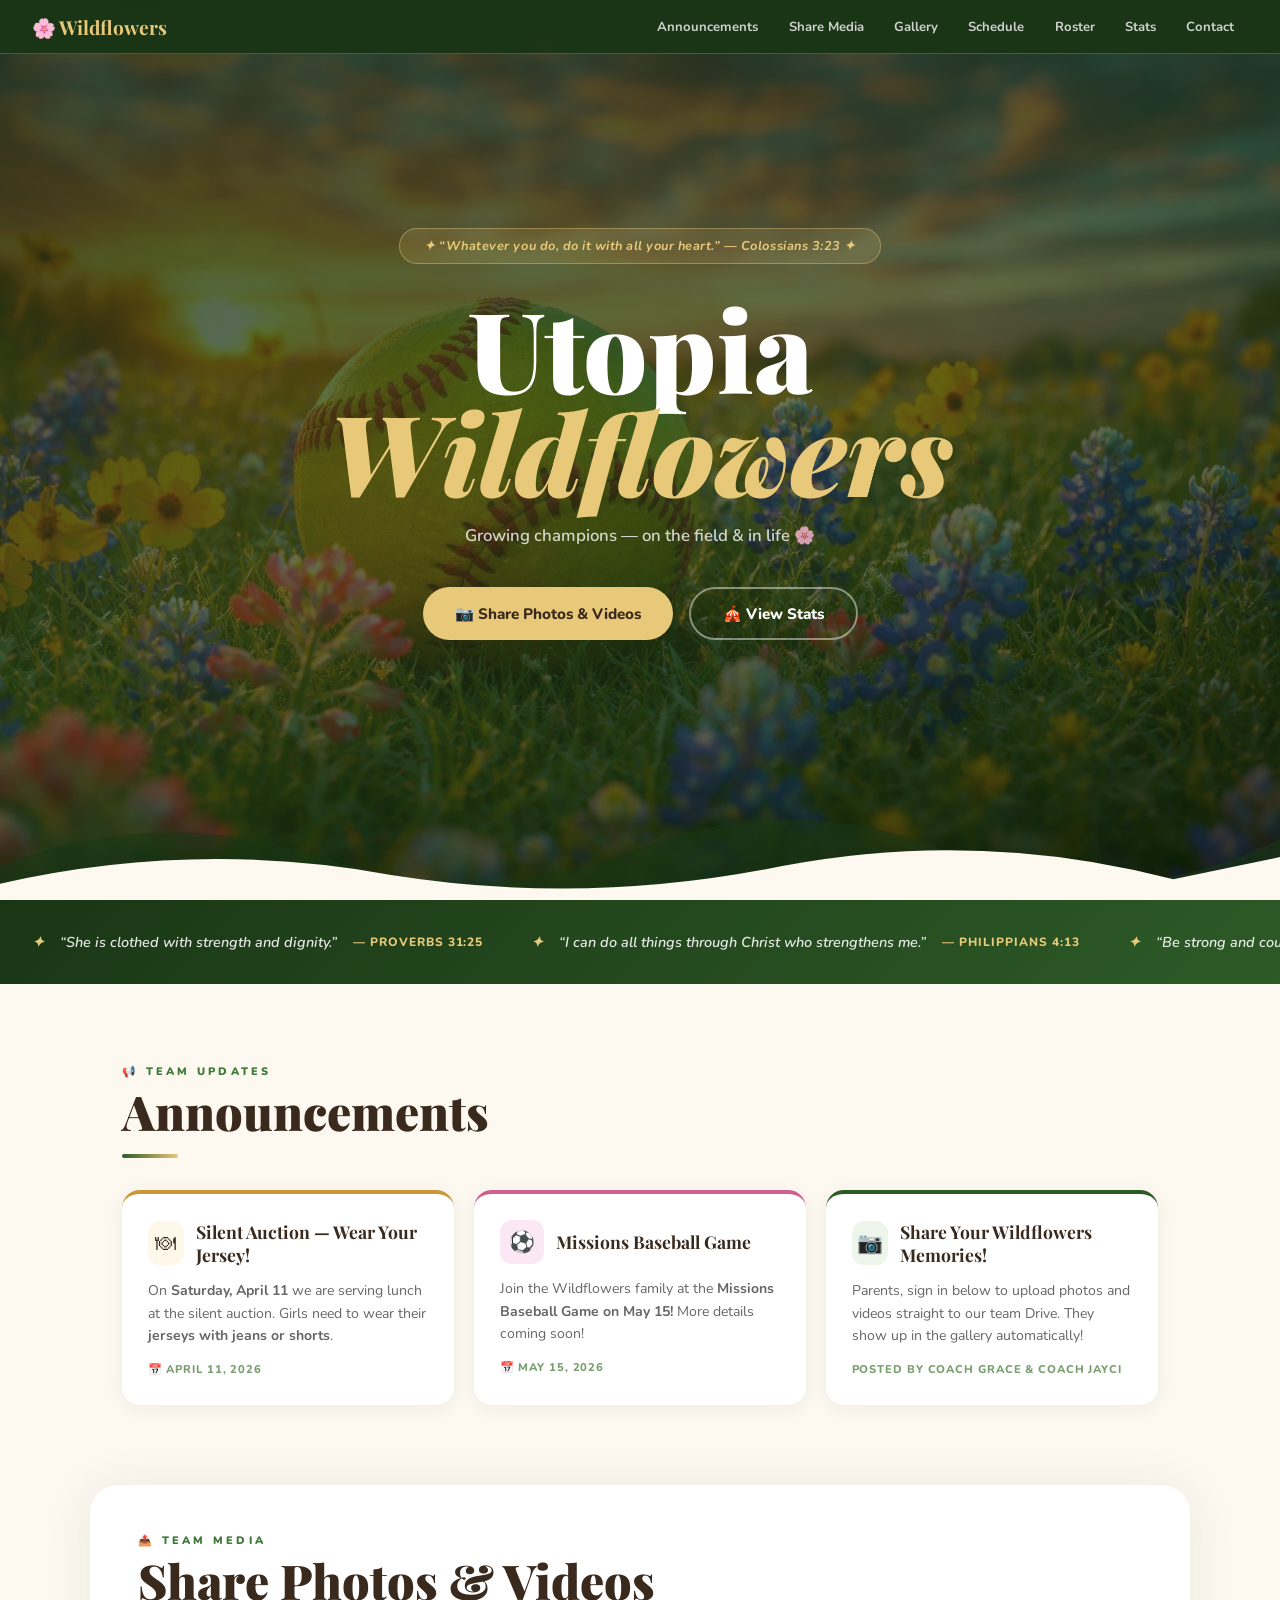
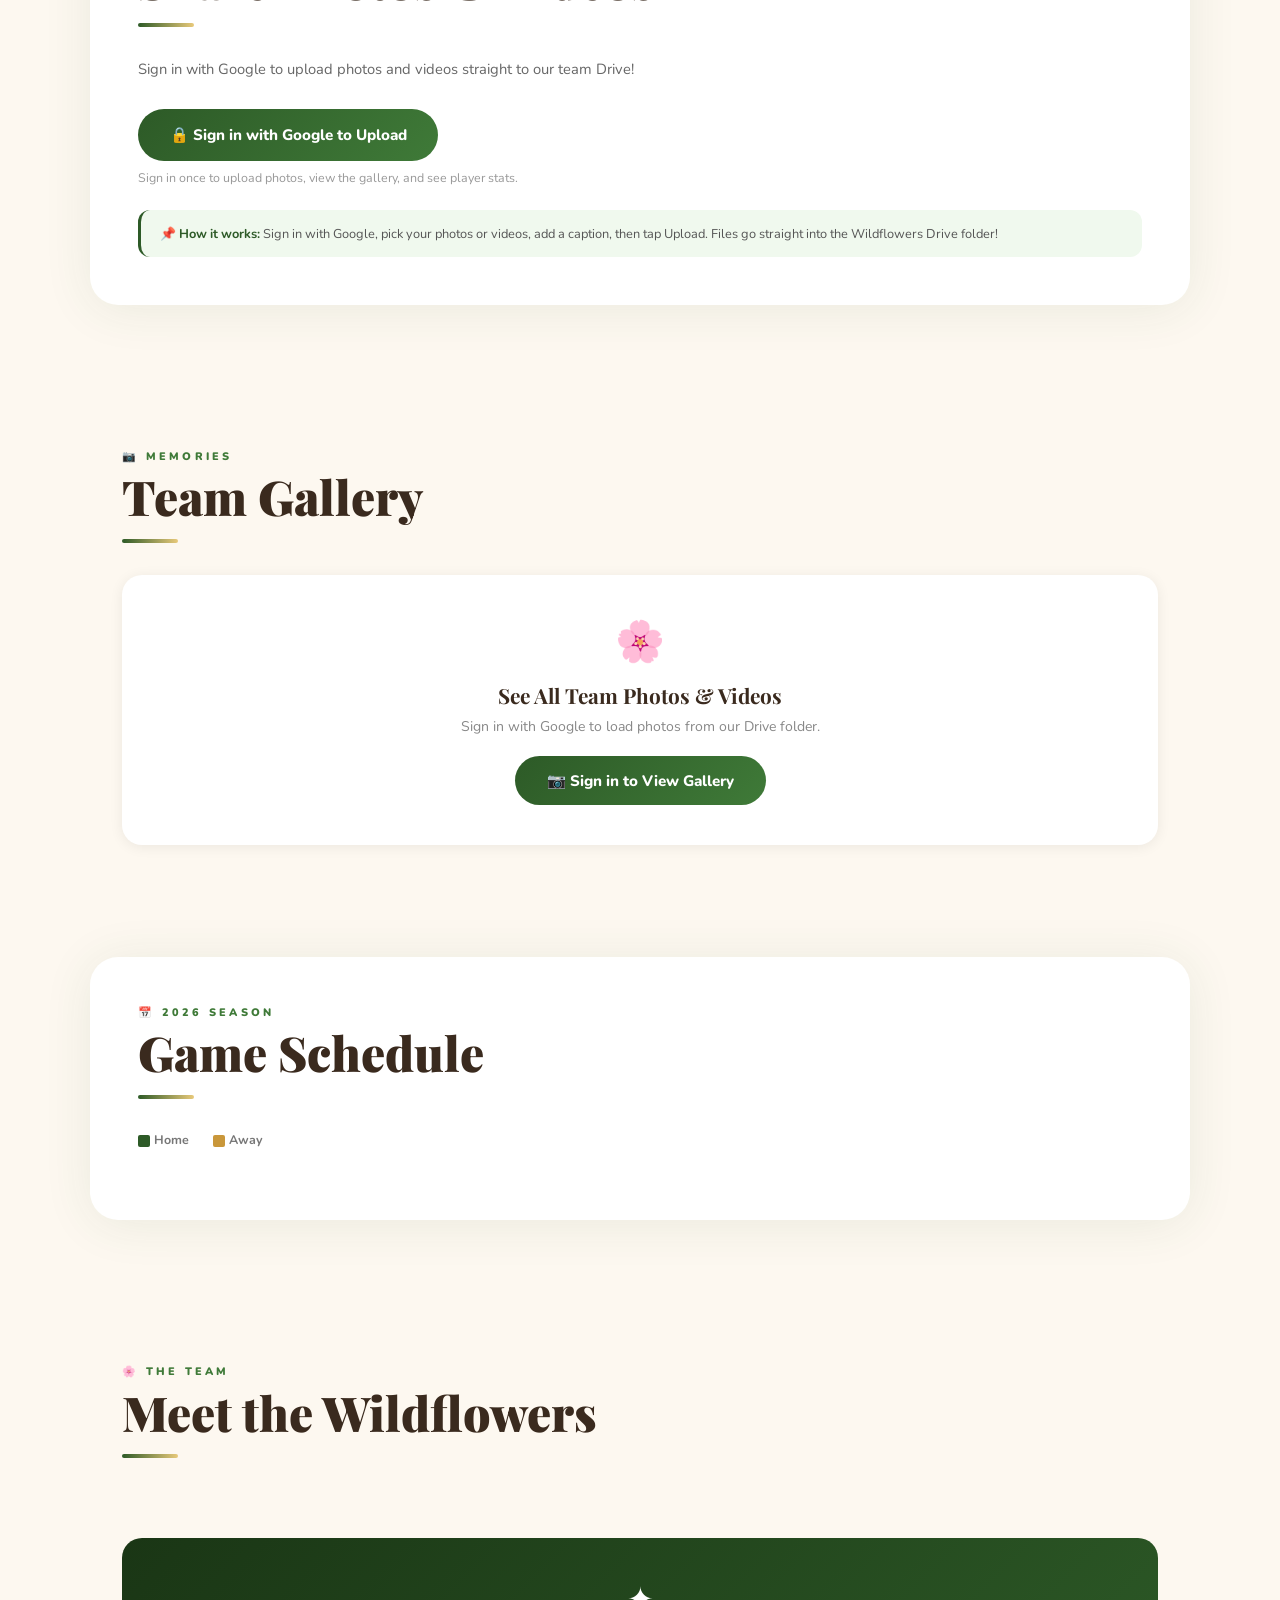
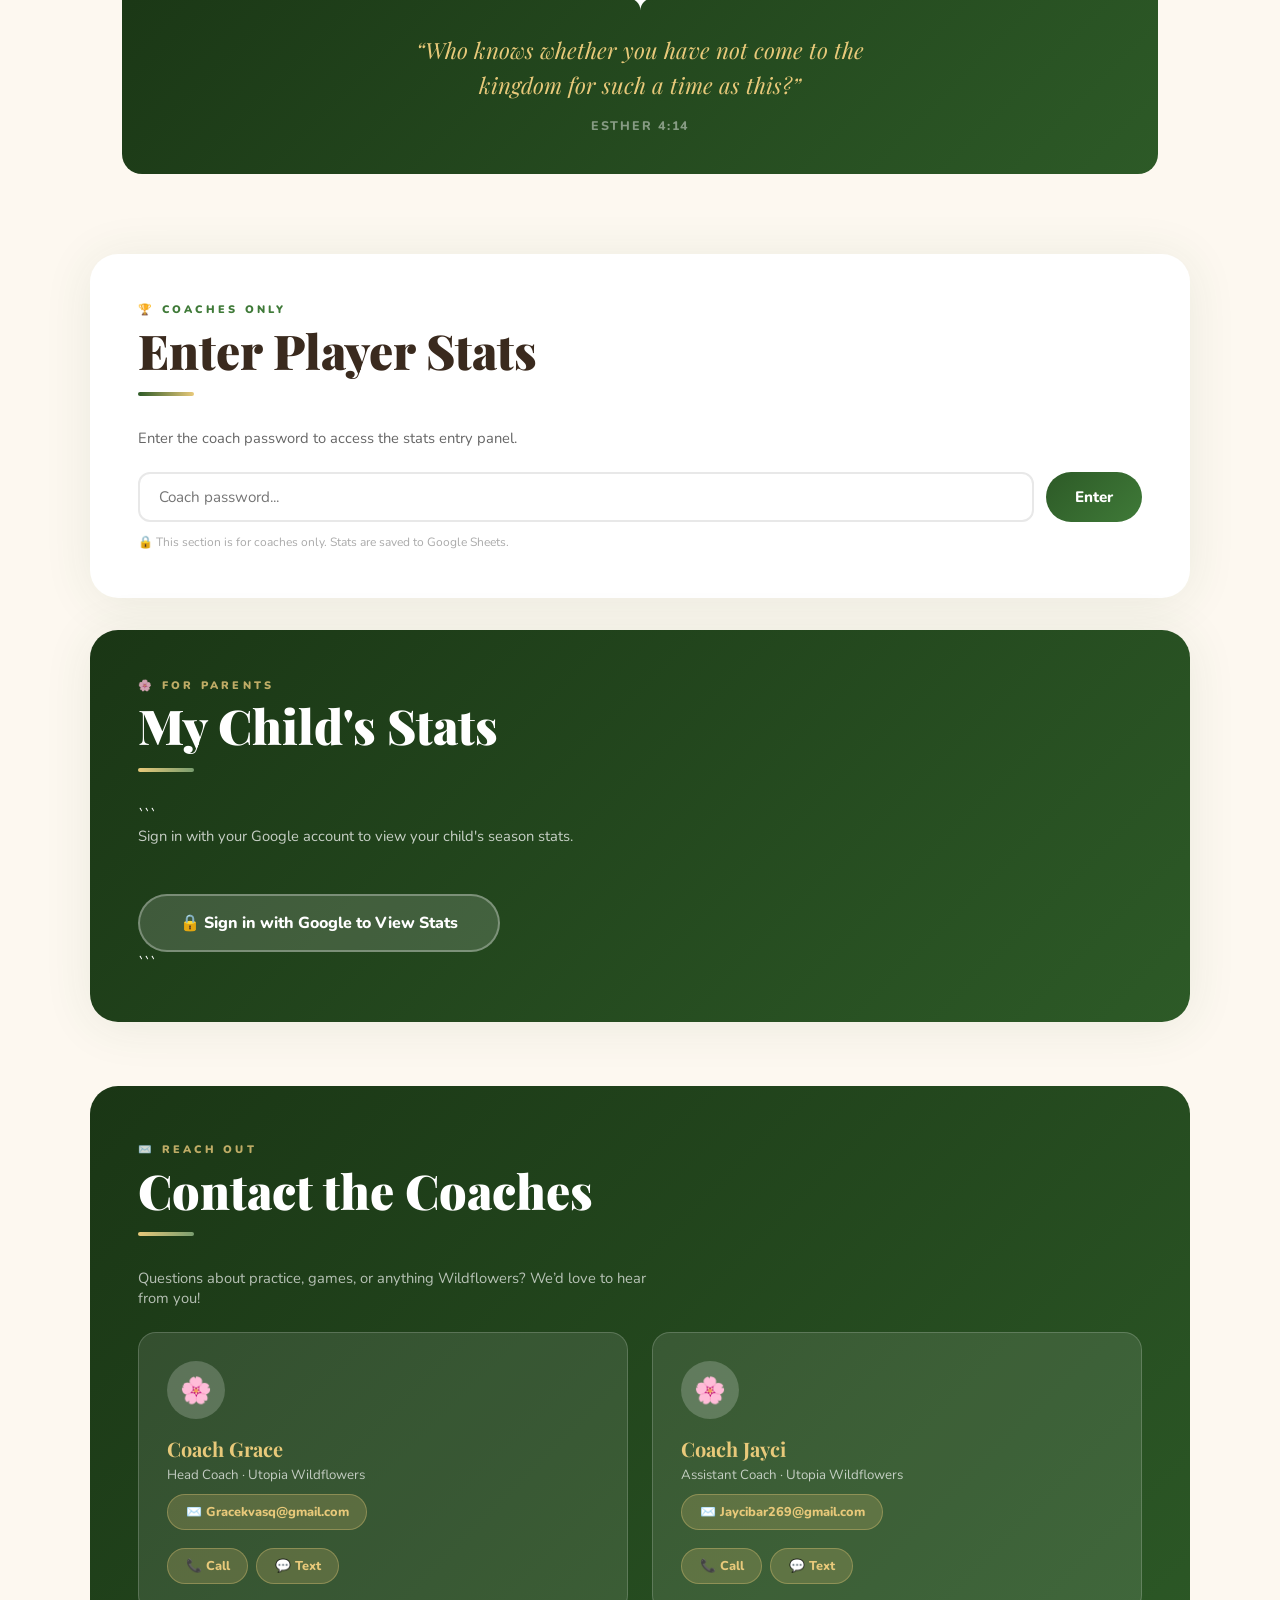
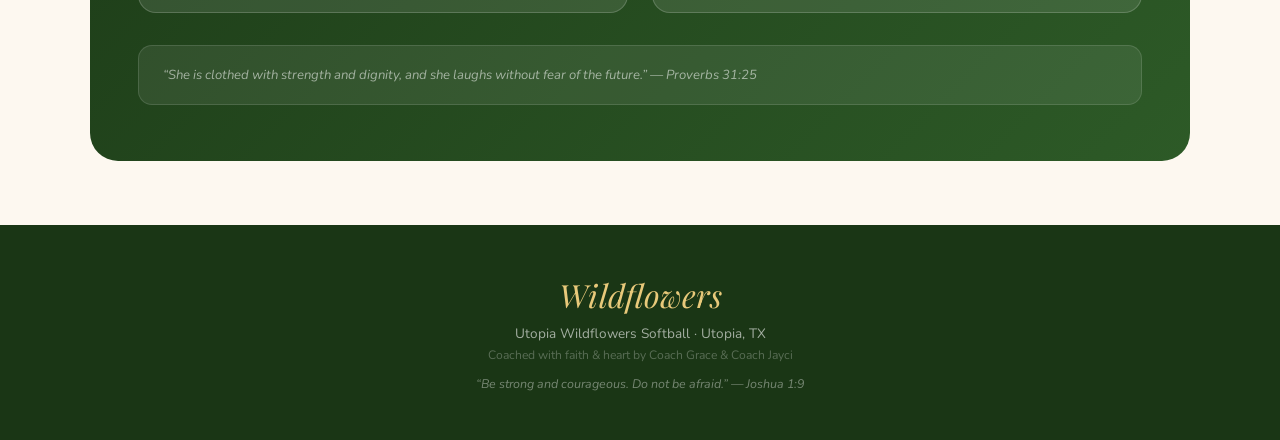
==== commit c9b22284: "Update print statement from 'Hello' to 'Goodbye'" ====
--- a/index.html
+++ b/index.html
@@ -1,145 +1,927 @@
 <!DOCTYPE html>
+
 <html lang="en">
 <head>
 <meta charset="UTF-8"/>
 <meta name="viewport" content="width=device-width,initial-scale=1.0"/>
 <title>Utopia Wildflowers Softball</title>
-
 <link href="https://fonts.googleapis.com/css2?family=Playfair+Display:ital,wght@0,700;0,900;1,700&family=Nunito:wght@400;600;700;800;900&display=swap" rel="stylesheet"/>
-
-<style>
-:root{
---green:#2d5a27;
---green-lt:#3f7a38;
---green-dk:#1a3615;
---sage:#7a9e6f;
---gold:#c9973a;
---wheat:#e8c97a;
---cream:#fdf8f0;
---bark:#3a2a1e
-}
-
+<style>:root{--green:#2d5a27;--green-lt:#3f7a38;--green-dk:#1a3615;--sage:#7a9e6f;--gold:#c9973a;--wheat:#e8c97a;--cream:#fdf8f0;--bark:#3a2a1e}
 *,*::before,*::after{box-sizing:border-box;margin:0;padding:0}
-
-body{
-font-family:"Nunito",sans-serif;
-background:var(--cream);
-color:var(--bark);
-overflow-x:hidden
-}
-
-/* NAV */
-nav{
-position:fixed;
-top:0;
-left:0;
-right:0;
-z-index:100;
-display:flex;
-justify-content:space-between;
-align-items:center;
-padding:.85rem 2rem;
-background:rgba(26,54,21,.96);
-backdrop-filter:blur(14px);
-border-bottom:1px solid rgba(232,201,122,.25)
-}
-
-.nav-logo{
-font-family:"Playfair Display",serif;
-font-size:1.2rem;
-font-weight:700;
-color:var(--wheat);
-text-decoration:none
-}
-
-.nav-links{
-display:flex;
-gap:.2rem;
-list-style:none
-}
-
-.nav-links a{
-color:rgba(255,255,255,.78);
-text-decoration:none;
-font-weight:700;
-font-size:.82rem;
-padding:.4rem .85rem;
-border-radius:50px;
-transition:background .2s
-}
-
-.nav-links a:hover{
-background:rgba(255,255,255,.1);
-color:var(--wheat)
-}
-
-@media(max-width:750px){
-.nav-links{display:none}
-}
-
-/* HERO */
-.hero{
-height:100vh;
-display:flex;
-align-items:center;
-justify-content:center;
-text-align:center;
-background:linear-gradient(rgba(26,54,21,.7), rgba(26,54,21,.7));
-color:white;
-padding-top:60px;
-}
-
-.hero h1{
-font-family:"Playfair Display",serif;
-font-size:2.5rem;
-}
-
-/* SECTION */
-.section{
-padding:80px 20px;
-text-align:center;
-}
-
-h2{
-font-family:"Playfair Display",serif;
-color:var(--green);
-margin-bottom:20px;
-}
-</style>
+html{scroll-behavior:smooth}
+body{font-family:"Nunito",sans-serif;background:var(--cream);color:var(--bark);overflow-x:hidden}
+nav{position:fixed;top:0;left:0;right:0;z-index:100;display:flex;justify-content:space-between;align-items:center;padding:.85rem 2rem;background:rgba(26,54,21,.96);backdrop-filter:blur(14px);border-bottom:1px solid rgba(232,201,122,.25)}
+.nav-logo{font-family:"Playfair Display",serif;font-size:1.2rem;font-weight:700;color:var(--wheat);text-decoration:none}
+.nav-links{display:flex;gap:.2rem;list-style:none}
+.nav-links a{color:rgba(255,255,255,.78);text-decoration:none;font-weight:700;font-size:.82rem;padding:.4rem .85rem;border-radius:50px;transition:background .2s}
+.nav-links a:hover{background:rgba(255,255,255,.1);color:var(--wheat)}
+@media(max-width:750px){.nav-links{display:none}}
+.hero{min-height:100vh;background:url("[data-uri]") center/cover no-repeat;position:relative;display:flex;flex-direction:column;align-items:center;justify-content:center;overflow:hidden;padding:6rem 2rem 8rem;text-align:center}
+.hero::before{content:"";position:absolute;inset:0;background:linear-gradient(160deg,rgba(20,40,15,.82) 0%,rgba(30,60,22,.68) 50%,rgba(10,25,8,.78) 100%);z-index:0}
+.hero>*{position:relative;z-index:1}
+.petal{position:absolute;opacity:0;animation:pf 10s ease-in-out infinite;font-size:1.4rem}
+@keyframes pf{0%{opacity:0;transform:translateY(30px) rotate(0deg)}15%{opacity:.4}85%{opacity:.3}100%{opacity:0;transform:translateY(-60px) rotate(25deg)}}
+.vrib{background:rgba(232,201,122,.15);border:1px solid rgba(232,201,122,.4);color:var(--wheat);font-size:.8rem;font-weight:700;font-style:italic;padding:.5rem 1.5rem;border-radius:50px;margin-bottom:2rem;letter-spacing:.04em}
+.hero h1{font-family:"Playfair Display",serif;font-size:clamp(3.2rem,11vw,7rem);font-weight:900;color:white;line-height:.92}
+.hero h1 em{display:block;font-style:italic;color:var(--wheat)}
+.hero-tag{margin-top:1.4rem;font-size:1.05rem;color:rgba(255,255,255,.78);font-weight:600}
+.hero-cta{margin-top:2.5rem;display:flex;gap:1rem;flex-wrap:wrap;justify-content:center}
+.grass{position:absolute;bottom:-2px;left:0;right:0;pointer-events:none}
+.btn{display:inline-flex;align-items:center;gap:.5rem;padding:.9rem 2rem;border-radius:50px;font-family:"Nunito",sans-serif;font-weight:800;font-size:.95rem;cursor:pointer;border:none;text-decoration:none;transition:transform .18s,box-shadow .18s}
+.btn:hover{transform:translateY(-2px);box-shadow:0 10px 28px rgba(0,0,0,.25)}
+.btn-g{background:var(--wheat);color:var(--bark)}.btn-o{background:transparent;color:white;border:2px solid rgba(255,255,255,.45)}
+.sband{background:linear-gradient(135deg,var(--green-dk),var(--green));padding:2rem;overflow:hidden}
+.vc{display:flex;gap:3rem;animation:sv 35s linear infinite;width:max-content}
+.vc:hover{animation-play-state:paused}
+@keyframes sv{0%{transform:translateX(0)}100%{transform:translateX(-50%)}}
+.vi{display:flex;align-items:center;gap:1rem;white-space:nowrap;color:rgba(255,255,255,.88);font-size:.9rem;font-style:italic;font-weight:600}
+.vi .ref{color:var(--wheat);font-style:normal;font-weight:800;font-size:.75rem;letter-spacing:.08em}
+.vd{color:var(--wheat)}
+.sw{max-width:1100px;margin:0 auto;padding:5rem 2rem}
+.sl{font-size:.68rem;font-weight:900;letter-spacing:.3em;text-transform:uppercase;color:var(--green-lt);margin-bottom:.4rem}
+.sh{font-family:"Playfair Display",serif;font-size:clamp(2rem,5vw,3rem);font-weight:900;color:var(--bark);line-height:1.1}
+.div{width:56px;height:4px;background:linear-gradient(90deg,var(--green),var(--wheat));border-radius:2px;margin:1rem 0 2rem}
+.ann-grid{display:grid;grid-template-columns:repeat(auto-fill,minmax(300px,1fr));gap:1.25rem;margin-top:1.5rem}
+.ann{background:white;border-radius:18px;padding:1.6rem;box-shadow:0 3px 20px rgba(0,0,0,.06);border-top:4px solid var(--green);transition:transform .2s}
+.ann:hover{transform:translateY(-3px)}.ann.gt{border-top-color:var(--gold)}.ann.bt{border-top-color:#d06090}
+.air{display:flex;align-items:center;gap:.75rem;margin-bottom:.9rem}
+.ae{width:44px;height:44px;border-radius:12px;display:flex;align-items:center;justify-content:center;font-size:1.3rem}
+.bg-g{background:#eef5eb}.bg-go{background:#fef8eb}.bg-b{background:#fce8f4}
+.ann h3{font-family:"Playfair Display",serif;font-size:1.1rem;font-weight:700;color:var(--bark)}
+.ann p{font-size:.88rem;color:#666;line-height:1.6;margin-top:.5rem}
+.ann-date{display:inline-block;margin-top:.9rem;font-size:.7rem;font-weight:800;letter-spacing:.08em;text-transform:uppercase;color:var(--sage)}
+.ubox{background:white;border-radius:28px;padding:3rem;box-shadow:0 4px 50px rgba(45,90,39,.09);max-width:1100px;margin:0 auto 4rem}
+.ucols{display:grid;grid-template-columns:1fr 1fr;gap:2rem;margin-top:2rem}
+@media(max-width:680px){.ucols{grid-template-columns:1fr}.ubox{padding:2rem 1.25rem}}
+.uz{border:2.5px dashed var(--sage);border-radius:18px;padding:2.2rem 1.5rem;display:flex;flex-direction:column;align-items:center;gap:.7rem;text-align:center;cursor:pointer;background:#fafff8;position:relative;overflow:hidden;transition:border-color .2s,background .2s}
+.uz input[type=file]{position:absolute;inset:0;opacity:0;cursor:pointer;width:100%;height:100%}
+.uic{width:54px;height:54px;border-radius:50%;display:flex;align-items:center;justify-content:center;font-size:1.5rem;color:white;flex-shrink:0}
+.ic-g{background:linear-gradient(135deg,var(--green),var(--sage))}.ic-b{background:linear-gradient(135deg,#4a6fd4,#8b80d4)}
+.uz h3{font-family:"Playfair Display",serif;font-size:1.2rem;color:var(--bark)}
+.uz p{font-size:.82rem;color:#999;max-width:180px}
+.badge{display:inline-block;padding:.2rem .75rem;border-radius:50px;font-size:.68rem;font-weight:900;letter-spacing:.1em;text-transform:uppercase}
+.bp{background:#fce8f4;color:#b0408a}.bv{background:#eaecfe;color:#4050c0}
+.uf{display:flex;flex-direction:column;gap:.9rem;margin-top:1.2rem}
+.uf label{display:block;font-size:.72rem;font-weight:900;letter-spacing:.08em;text-transform:uppercase;color:var(--green);margin-bottom:.35rem}
+.uf input,.uf select{width:100%;padding:.72rem 1rem;border:2px solid #e8e8e8;border-radius:12px;font-family:"Nunito",sans-serif;font-size:.9rem;color:var(--bark);background:white;outline:none;transition:border-color .2s}
+.uf input:focus,.uf select:focus{border-color:var(--green)}
+.bup{background:linear-gradient(135deg,var(--green),var(--green-lt));color:white;border:none;padding:1rem;border-radius:50px;font-family:"Nunito",sans-serif;font-weight:800;font-size:.95rem;cursor:pointer;width:100%;margin-top:.4rem;transition:transform .18s,box-shadow .18s}
+.bup:hover{transform:translateY(-2px);box-shadow:0 8px 24px rgba(45,90,39,.3)}
+.bup:disabled{opacity:.6;cursor:not-allowed;transform:none}
+.pw{display:none;margin-top:.8rem}
+.pb{height:8px;background:#eee;border-radius:4px;overflow:hidden}
+.pf{height:100%;background:linear-gradient(90deg,var(--green),var(--sage));border-radius:4px;width:0%;transition:width .3s}
+.pl{font-size:.75rem;color:#999;margin-top:.35rem;font-weight:700}
+.pstrip{display:flex;gap:.6rem;flex-wrap:wrap;margin-top:.8rem}
+.pt{position:relative;width:68px;height:68px;border-radius:10px;overflow:hidden;border:2px solid var(--sage)}
+.pt img{width:100%;height:100%;object-fit:cover}
+.gallery-filters{display:flex;gap:.5rem;flex-wrap:wrap;margin-bottom:1.75rem}
+.fb{padding:.42rem 1.1rem;border-radius:50px;border:2px solid var(--sage);background:transparent;color:var(--green);font-family:"Nunito",sans-serif;font-weight:700;font-size:.82rem;cursor:pointer;transition:all .18s}
+.fb.active,.fb:hover{background:var(--green);border-color:var(--green);color:white}
+.gallery-grid{display:grid;grid-template-columns:repeat(auto-fill,minmax(230px,1fr));gap:1.2rem}
+.g-card{border-radius:16px;overflow:hidden;background:white;box-shadow:0 2px 14px rgba(0,0,0,.07);transition:transform .22s;cursor:pointer}
+.g-card:hover{transform:translateY(-4px)}
+.g-thumb{width:100%;height:175px;object-fit:cover;display:block}
+.g-ph{width:100%;height:175px;display:flex;align-items:center;justify-content:center;font-size:1.5rem;font-weight:700;color:white}
+.g-info{padding:.9rem 1rem}
+.g-info h4{font-family:"Playfair Display",serif;font-size:.95rem;font-weight:700;color:var(--bark);margin-bottom:.2rem}
+.g-info p{font-size:.76rem;color:#888}
+.g-meta{display:flex;align-items:center;gap:.5rem;margin-top:.4rem}
+.gprompt{background:white;border-radius:20px;padding:2.5rem;text-align:center;box-shadow:0 2px 14px rgba(0,0,0,.07);margin-bottom:2rem}
+.gprompt h3{font-family:"Playfair Display",serif;font-size:1.3rem;color:var(--bark);margin-bottom:.5rem}
+.gprompt p{font-size:.88rem;color:#888;margin-bottom:1.25rem}
+.bgs{display:inline-flex;align-items:center;gap:.6rem;background:linear-gradient(135deg,var(--green),var(--green-lt));color:white;border:none;padding:.9rem 2rem;border-radius:50px;font-family:"Nunito",sans-serif;font-weight:800;font-size:.95rem;cursor:pointer;transition:transform .18s}
+.bgs:hover{transform:translateY(-2px)}
+#lightbox{position:fixed;inset:0;background:rgba(0,0,0,.92);z-index:500;display:none;align-items:center;justify-content:center;padding:1rem}
+#lightbox img{max-width:95vw;max-height:90vh;border-radius:12px;object-fit:contain}
+.lbx{position:absolute;top:1rem;right:1.25rem;color:white;font-size:2rem;cursor:pointer;background:none;border:none}
+.lbc{position:absolute;bottom:1.5rem;left:0;right:0;text-align:center;color:rgba(255,255,255,.8);font-size:.88rem;font-weight:600}
+.sbox{background:white;border-radius:28px;padding:3rem;box-shadow:0 4px 50px rgba(45,90,39,.09);max-width:1100px;margin:0 auto 4rem}
+.sched-list{display:flex;flex-direction:column;gap:.85rem;margin-top:1.5rem}
+.sched-row{display:grid;grid-template-columns:72px 1fr auto auto;align-items:center;gap:1.25rem;padding:1.1rem 1.4rem;background:var(--cream);border-radius:14px;border-left:4px solid var(--green);transition:box-shadow .18s,transform .18s}
+.sched-row:hover{box-shadow:0 4px 20px rgba(45,90,39,.1);transform:translateX(3px)}
+.sched-row.away{border-left-color:var(--gold)}.sched-row.past{opacity:.45}
+.sday{font-family:"Playfair Display",serif;font-size:1.9rem;font-weight:900;color:var(--green);line-height:1;text-align:center}
+.smon{font-size:.65rem;font-weight:900;letter-spacing:.12em;text-transform:uppercase;color:var(--sage);text-align:center}
+.sdet h4{font-weight:800;font-size:.95rem;color:var(--bark)}
+.sdet p{font-size:.78rem;color:#777;margin-top:.18rem}
+.hab{padding:.25rem .7rem;border-radius:50px;font-size:.66rem;font-weight:900;text-transform:uppercase;letter-spacing:.08em;white-space:nowrap}
+.hh{background:#eef5eb;color:var(--green)}.ha{background:#fef8eb;color:#a07020}
+.stype{padding:.3rem .8rem;border-radius:50px;font-size:.66rem;font-weight:900;text-transform:uppercase;background:#eef5eb;color:var(--green);white-space:nowrap}
+@media(max-width:600px){.sched-row{grid-template-columns:56px 1fr}.hab,.stype{display:none}}
+.roster-grid{display:grid;grid-template-columns:repeat(auto-fill,minmax(130px,1fr));gap:1rem;margin-top:1.5rem}
+.pc{background:white;border-radius:16px;padding:1.2rem .75rem;text-align:center;box-shadow:0 2px 14px rgba(0,0,0,.06);transition:transform .2s;position:relative}
+.pc:hover{transform:translateY(-4px)}
+.pc.inj::after{content:"Injured";position:absolute;top:7px;right:7px;background:#fce8e8;color:#c04040;font-size:.58rem;font-weight:900;padding:.15rem .45rem;border-radius:50px;text-transform:uppercase}
+.pav{width:54px;height:54px;border-radius:50%;display:flex;align-items:center;justify-content:center;font-family:"Playfair Display",serif;font-size:1.3rem;font-weight:700;color:white;margin:0 auto .5rem}
+.pnum{font-family:"Playfair Display",serif;font-size:1rem;color:var(--wheat);font-weight:900}
+.pname{font-weight:900;font-size:.88rem;color:var(--bark);margin-top:.15rem}
+.ppos{font-size:.7rem;color:var(--sage);font-weight:700;text-transform:uppercase;letter-spacing:.07em;margin-top:.15rem}
+.cbox{background:linear-gradient(135deg,var(--green-dk),var(--green));border-radius:28px;padding:3.5rem 3rem;max-width:1100px;margin:0 auto 4rem;color:white}
+.cbox .sl{color:var(--wheat);opacity:.8}.cbox .sh{color:white}.cbox .div{background:linear-gradient(90deg,var(--wheat),var(--sage))}
+.ccards{display:grid;grid-template-columns:1fr 1fr;gap:1.5rem;margin-top:1.5rem}
+@media(max-width:580px){.ccards{grid-template-columns:1fr}}
+.cc{background:rgba(255,255,255,.1);border:1px solid rgba(255,255,255,.18);border-radius:18px;padding:1.75rem;transition:background .2s}
+.cc:hover{background:rgba(255,255,255,.15)}
+.cav{width:58px;height:58px;border-radius:50%;background:rgba(255,255,255,.2);display:flex;align-items:center;justify-content:center;font-size:1.6rem;margin-bottom:1rem}
+.cc h3{font-family:"Playfair Display",serif;font-size:1.25rem;color:var(--wheat);font-weight:700}
+.cc p{font-size:.83rem;color:rgba(255,255,255,.7);margin-top:.25rem}
+.ce{display:inline-flex;align-items:center;gap:.4rem;margin-top:.6rem;background:rgba(232,201,122,.2);border:1px solid rgba(232,201,122,.35);color:var(--wheat);padding:.5rem 1.1rem;border-radius:50px;font-size:.8rem;font-weight:800;text-decoration:none;transition:background .2s}
+.ce:hover{background:rgba(232,201,122,.35)}
+.cbtns{display:flex;gap:.5rem;margin-top:.5rem;flex-wrap:wrap}
+.stats-section{background:white;border-radius:28px;padding:3rem;box-shadow:0 4px 50px rgba(45,90,39,.09);max-width:1100px;margin:0 auto 4rem}
+.stats-section.dark{background:linear-gradient(135deg,var(--green-dk),var(--green));color:white}
+.stats-section.dark .sh{color:white}
+.stats-section.dark .sl{color:var(--wheat);opacity:.8}
+.stats-section.dark .div{background:linear-gradient(90deg,var(--wheat),var(--sage))}
+.pass-input{display:flex;gap:.75rem;margin-top:1.5rem;flex-wrap:wrap}
+.pass-input input{padding:.8rem 1.2rem;border:2px solid #e8e8e8;border-radius:12px;font-family:"Nunito",sans-serif;font-size:.95rem;outline:none;transition:border-color .2s;flex:1;min-width:200px}
+.pass-input input:focus{border-color:var(--green)}
+.stats-table-wrap{overflow-x:auto;margin-top:1.5rem}
+.stats-table{width:100%;border-collapse:collapse;font-family:"Nunito",sans-serif}
+.stats-table th{background:var(--green);color:white;padding:.75rem 1rem;font-size:.78rem;font-weight:900;letter-spacing:.08em;text-transform:uppercase;text-align:center}
+.stats-table th:first-child{text-align:left}
+.stats-table tr:nth-child(even){background:#f8fdf6}
+.stats-table tr:hover{background:#eef5eb}
+.stats-table td{text-align:center;border-bottom:1px solid #eee}
+.save-btn{background:linear-gradient(135deg,var(--green),var(--green-lt));color:white;border:none;padding:1rem 2.5rem;border-radius:50px;font-family:"Nunito",sans-serif;font-weight:800;font-size:1rem;cursor:pointer;margin-top:1.5rem;transition:transform .18s,box-shadow .18s}
+.save-btn:hover{transform:translateY(-2px);box-shadow:0 8px 24px rgba(45,90,39,.3)}
+.stat-cards{display:grid;grid-template-columns:repeat(auto-fill,minmax(140px,1fr));gap:1rem;margin-top:1.5rem}
+.stat-card{background:rgba(255,255,255,.12);border:1px solid rgba(255,255,255,.2);border-radius:16px;padding:1.4rem 1rem;text-align:center}
+.stat-icon{font-size:1.8rem;margin-bottom:.5rem}
+.stat-val{font-family:"Playfair Display",serif;font-size:2rem;font-weight:900;color:var(--wheat)}
+.stat-label{font-size:.7rem;font-weight:800;text-transform:uppercase;letter-spacing:.1em;color:rgba(255,255,255,.7);margin-top:.25rem}
+.player-picker{display:flex;flex-direction:column;gap:1rem;margin-top:1.5rem;max-width:400px}
+.player-picker select{padding:.8rem 1.2rem;border:2px solid rgba(255,255,255,.3);border-radius:12px;font-family:"Nunito",sans-serif;font-size:.95rem;background:rgba(255,255,255,.1);color:white;outline:none}
+.player-picker select option{background:var(--green-dk);color:white}
+footer{background:var(--green-dk);color:rgba(255,255,255,.6);text-align:center;padding:3rem 2rem;font-size:.85rem}
+.flogo{font-family:"Playfair Display",serif;font-size:2rem;color:var(--wheat);margin-bottom:.5rem;font-style:italic}
+.fv{font-style:italic;color:rgba(255,255,255,.4);font-size:.78rem;margin-top:.75rem}
+.toast{position:fixed;bottom:2rem;right:2rem;background:var(--green);color:white;padding:1rem 1.5rem;border-radius:14px;font-weight:800;font-size:.88rem;z-index:300;transform:translateY(100px);opacity:0;transition:all .4s cubic-bezier(.34,1.56,.64,1);display:flex;align-items:center;gap:.5rem;box-shadow:0 8px 24px rgba(45,90,39,.35);max-width:320px}
+.toast.show{transform:translateY(0);opacity:1}</style>
 </head>
-
 <body>
-
-<!-- NAV -->
 <nav>
-  <a href="#" class="nav-logo">Wildflowers Softball</a>
-
+  <a href="#" class="nav-logo">&#127800; Wildflowers</a>
   <ul class="nav-links">
-    <li><a href="#home">Home</a></li>
+    <li><a href="#ann">Announcements</a></li>
+    <li><a href="#upload">Share Media</a></li>
+    <li><a href="#gallery">Gallery</a></li>
     <li><a href="#schedule">Schedule</a></li>
     <li><a href="#roster">Roster</a></li>
-
-    <!-- 🔥 ADDED STATS LINK -->
-    <li><a href="stats.html">Stats</a></li>
+    <li><a href="#stats">Stats</a></li>
+    <li><a href="#contact">Contact</a></li>
   </ul>
 </nav>
 
-<!-- HERO -->
-<section id="home" class="hero">
-  <h1>🌸 Utopia Wildflowers Softball</h1>
-</section>
-
-<!-- SCHEDULE -->
-<section id="schedule" class="section">
-  <h2>Schedule</h2>
-  <p>Add your game schedule here</p>
-</section>
-
-<!-- ROSTER -->
-<section id="roster" class="section">
-  <h2>Roster</h2>
-  <p>Add your players here</p>
-</section>
-
+<div class="hero">
+  <span class="petal" style="top:12%;left:7%;animation-delay:0s;animation-duration:9s">&#127800;</span>
+  <span class="petal" style="top:22%;right:9%;animation-delay:2s;animation-duration:11s">&#127804;</span>
+  <span class="petal" style="top:65%;left:6%;animation-delay:4s;animation-duration:8s">&#127802;</span>
+  <span class="petal" style="top:70%;right:7%;animation-delay:1.5s;animation-duration:13s">&#127800;</span>
+  <div class="vrib">&#10022; &ldquo;Whatever you do, do it with all your heart.&rdquo; &mdash; Colossians 3:23 &#10022;</div>
+  <h1>Utopia<br/><em>Wildflowers</em></h1>
+  <p class="hero-tag">Growing champions &mdash; on the field &amp; in life &#127800;</p>
+  <div class="hero-cta">
+    <a href="#upload" class="btn btn-g">&#128247; Share Photos &amp; Videos</a>
+    <a href="#stats" class="btn btn-o">&#127914; View Stats</a>
+  </div>
+  <svg class="grass" viewBox="0 0 1440 130" xmlns="http://www.w3.org/2000/svg" preserveAspectRatio="none">
+    <path d="M0,90 Q180,20 360,80 Q540,140 720,70 Q900,0 1080,80 Q1260,150 1440,60 L1440,130 L0,130 Z" fill="#1a3615" opacity=".6"/>
+    <path d="M0,110 Q220,60 440,100 Q660,135 880,90 Q1100,48 1320,105 L1440,80 L1440,130 L0,130 Z" fill="#fdf8f0"/>
+  </svg>
+</div>
+
+<div class="sband">
+  <div class="vc">
+    <div class="vi"><span class="vd">&#10022;</span> &ldquo;She is clothed with strength and dignity.&rdquo; <span class="ref">&mdash; PROVERBS 31:25</span></div>
+    <div class="vi"><span class="vd">&#10022;</span> &ldquo;I can do all things through Christ who strengthens me.&rdquo; <span class="ref">&mdash; PHILIPPIANS 4:13</span></div>
+    <div class="vi"><span class="vd">&#10022;</span> &ldquo;Be strong and courageous. Do not be afraid.&rdquo; <span class="ref">&mdash; JOSHUA 1:9</span></div>
+    <div class="vi"><span class="vd">&#10022;</span> &ldquo;Whatever you do, do it with all your heart.&rdquo; <span class="ref">&mdash; COLOSSIANS 3:23</span></div>
+    <div class="vi"><span class="vd">&#10022;</span> &ldquo;Who knows whether you have not come to the kingdom for such a time as this?&rdquo; <span class="ref">&mdash; ESTHER 4:14</span></div>
+    <div class="vi"><span class="vd">&#10022;</span> &ldquo;She is clothed with strength and dignity.&rdquo; <span class="ref">&mdash; PROVERBS 31:25</span></div>
+    <div class="vi"><span class="vd">&#10022;</span> &ldquo;I can do all things through Christ who strengthens me.&rdquo; <span class="ref">&mdash; PHILIPPIANS 4:13</span></div>
+    <div class="vi"><span class="vd">&#10022;</span> &ldquo;Be strong and courageous. Do not be afraid.&rdquo; <span class="ref">&mdash; JOSHUA 1:9</span></div>
+    <div class="vi"><span class="vd">&#10022;</span> &ldquo;Whatever you do, do it with all your heart.&rdquo; <span class="ref">&mdash; COLOSSIANS 3:23</span></div>
+    <div class="vi"><span class="vd">&#10022;</span> &ldquo;Who knows whether you have not come to the kingdom for such a time as this?&rdquo; <span class="ref">&mdash; ESTHER 4:14</span></div>
+  </div>
+</div>
+
+<div id="ann" class="sw">
+  <div class="sl">&#128226; Team Updates</div>
+  <h2 class="sh">Announcements</h2>
+  <div class="div"></div>
+  <div class="ann-grid">
+    <div class="ann gt"><div class="air"><div class="ae bg-go">&#127869;</div><h3>Silent Auction &mdash; Wear Your Jersey!</h3></div>
+      <p>On <strong>Saturday, April 11</strong> we are serving lunch at the silent auction. Girls need to wear their <strong>jerseys with jeans or shorts</strong>.</p>
+      <span class="ann-date">&#128197; April 11, 2026</span></div>
+    <div class="ann bt"><div class="air"><div class="ae bg-b">&#9917;</div><h3>Missions Baseball Game</h3></div>
+      <p>Join the Wildflowers family at the <strong>Missions Baseball Game on May 15!</strong> More details coming soon!</p>
+      <span class="ann-date">&#128197; May 15, 2026</span></div>
+    <div class="ann"><div class="air"><div class="ae bg-g">&#128247;</div><h3>Share Your Wildflowers Memories!</h3></div>
+      <p>Parents, sign in below to upload photos and videos straight to our team Drive. They show up in the gallery automatically!</p>
+      <span class="ann-date">Posted by Coach Grace &amp; Coach Jayci</span></div>
+  </div>
+</div>
+
+<div style="padding:0 2rem;">
+  <div class="ubox">
+    <div class="sl" id="upload">&#128228; Team Media</div>
+    <h2 class="sh">Share Photos &amp; Videos</h2>
+    <div class="div"></div>
+    <p style="color:#666;font-size:.92rem;">Sign in with Google to upload photos and videos straight to our team Drive!</p>
+    <div id="driveStatus"></div>
+    <div style="margin-top:1.5rem;" id="signInSection">
+      <button onclick="signIn('upload')" class="bup" style="max-width:300px;display:inline-flex;align-items:center;justify-content:center;gap:.5rem;">&#128274; Sign in with Google to Upload</button>
+      <p style="font-size:.78rem;color:#999;margin-top:.5rem;">Sign in once to upload photos, view the gallery, and see player stats.</p>
+    </div>
+    <div class="ucols" id="uploadCols" style="display:none;">
+      <div>
+        <div class="uz" id="photoZone">
+          <input type="file" id="photoInput" accept="image/*" multiple/>
+          <div class="uic ic-g">&#128247;</div><span class="badge bp">Photos</span>
+          <h3>Drop photos here</h3><p>JPG, PNG, HEIC &mdash; or tap to browse</p>
+          <div class="pstrip" id="photoPreview"></div>
+        </div>
+        <div class="uf">
+          <div><label>Your Name</label><input type="text" id="photoName" placeholder="e.g. Sarah (Emma's mom)"/></div>
+          <div><label>Caption</label><input type="text" id="photoCaption" placeholder="e.g. Great play at Friday's game!"/></div>
+          <div><label>Event</label><select id="photoEvent"><option value="">Select an event...</option><option>Game Day</option><option>Practice</option><option>Tournament</option><option>Silent Auction</option><option>Missions Baseball Game</option><option>Team Celebration</option><option>Other</option></select></div>
+          <div class="pw" id="photoProgress"><div class="pb"><div class="pf" id="photoFill"></div></div><div class="pl" id="photoLabel">Uploading...</div></div>
+          <button class="bup" id="photoBtn" onclick="uploadToDrive('photo')">&#127800; Upload Photos to Drive</button>
+        </div>
+      </div>
+      <div>
+        <div class="uz" id="videoZone">
+          <input type="file" id="videoInput" accept="video/*" multiple/>
+          <div class="uic ic-b">&#127916;</div><span class="badge bv">Videos</span>
+          <h3>Drop videos here</h3><p>MP4, MOV, M4V &mdash; highlights &amp; big moments</p>
+          <div class="pstrip" id="videoPreview"></div>
+        </div>
+        <div class="uf">
+          <div><label>Your Name</label><input type="text" id="videoName" placeholder="e.g. Mike (Lily's dad)"/></div>
+          <div><label>Caption</label><input type="text" id="videoCaption" placeholder="e.g. Incredible catch by Roxy!"/></div>
+          <div><label>Event</label><select id="videoEvent"><option value="">Select an event...</option><option>Game Day</option><option>Practice</option><option>Tournament</option><option>Silent Auction</option><option>Missions Baseball Game</option><option>Team Celebration</option><option>Other</option></select></div>
+          <div class="pw" id="videoProgress"><div class="pb"><div class="pf" id="videoFill"></div></div><div class="pl" id="videoLabel">Uploading...</div></div>
+          <button class="bup" id="videoBtn" onclick="uploadToDrive('video')">&#127916; Upload Videos to Drive</button>
+        </div>
+      </div>
+    </div>
+    <div style="margin-top:1.5rem;background:#f0f9ee;border-radius:12px;padding:.9rem 1.2rem;font-size:.8rem;color:#555;border-left:3px solid var(--green);">
+      &#128204; <strong style="color:var(--green);">How it works:</strong> Sign in with Google, pick your photos or videos, add a caption, then tap Upload. Files go straight into the Wildflowers Drive folder!
+    </div>
+  </div>
+</div>
+
+<div id="gallery" class="sw">
+  <div class="sl">&#128247; Memories</div>
+  <h2 class="sh">Team Gallery</h2>
+  <div class="div"></div>
+  <div class="gprompt" id="galleryPrompt">
+    <div style="font-size:2.5rem;margin-bottom:.75rem">&#127800;</div>
+    <h3>See All Team Photos &amp; Videos</h3>
+    <p>Sign in with Google to load photos from our Drive folder.</p>
+    <button class="bgs" onclick="signIn('gallery')">&#128247; Sign in to View Gallery</button>
+  </div>
+  <div id="galleryLoading" style="display:none;text-align:center;padding:3rem;color:#7a9e6f;font-weight:700;">&#127800; Loading photos from Drive...</div>
+  <div class="gallery-filters" id="galleryFilters" style="display:none;">
+    <button class="fb active" onclick="filterGallery('all',this)">All</button>
+    <button class="fb" onclick="filterGallery('image',this)">&#128247; Photos</button>
+    <button class="fb" onclick="filterGallery('video',this)">&#127916; Videos</button>
+  </div>
+  <div class="gallery-grid" id="galleryGrid"></div>
+  <div id="galleryEmpty" style="display:none;text-align:center;padding:3rem;color:#aaa;">
+    <div style="font-size:3rem;margin-bottom:1rem">&#127800;</div>
+    <p style="font-weight:700;">No photos yet &mdash; be the first to upload!</p>
+  </div>
+</div>
+
+<div id="lightbox" onclick="closeLB()">
+  <button class="lbx" onclick="closeLB()">&#10005;</button>
+  <img id="lbImg" src="" alt=""/>
+  <div class="lbc" id="lbCap"></div>
+</div>
+
+<div style="padding:0 2rem;" id="schedule">
+  <div class="sbox">
+    <div class="sl">&#128197; 2026 Season</div>
+    <h2 class="sh">Game Schedule</h2>
+    <div class="div"></div>
+    <div style="display:flex;gap:1.5rem;flex-wrap:wrap;margin-bottom:1.5rem;font-size:.78rem;font-weight:700;color:#777;">
+      <span><span style="display:inline-block;width:12px;height:12px;border-radius:2px;background:var(--green);margin-right:4px;vertical-align:middle;"></span>Home</span>
+      <span><span style="display:inline-block;width:12px;height:12px;border-radius:2px;background:var(--gold);margin-right:4px;vertical-align:middle;"></span>Away</span>
+    </div>
+    <div class="sched-list" id="schedList"></div>
+  </div>
+</div>
+
+<div id="roster" class="sw">
+  <div class="sl">&#127800; The Team</div>
+  <h2 class="sh">Meet the Wildflowers</h2>
+  <div class="div"></div>
+  <div class="roster-grid" id="rosterGrid"></div>
+  <div style="margin-top:3rem;background:linear-gradient(135deg,#1a3615,#2d5a27);border-radius:20px;padding:2.5rem;text-align:center;color:white;">
+    <div style="font-size:2rem;margin-bottom:.75rem">&#10022;</div>
+    <p style="font-family:'Playfair Display',serif;font-size:1.4rem;font-style:italic;line-height:1.55;color:var(--wheat);">&ldquo;Who knows whether you have not come to the<br/>kingdom for such a time as this?&rdquo;</p>
+    <p style="margin-top:.9rem;font-size:.78rem;font-weight:800;letter-spacing:.15em;text-transform:uppercase;color:rgba(255,255,255,.45);">Esther 4:14</p>
+  </div>
+</div>
+
+<!-- STATS SECTION -->
+
+<div id="stats" style="padding:0 2rem;">
+
+  <!-- COACH STATS -->
+
+  <div class="stats-section" style="margin-bottom:2rem;">
+    <div class="sl">&#127942; Coaches Only</div>
+    <h2 class="sh">Enter Player Stats</h2>
+    <div class="div"></div>
+    <!-- Coach login -->
+    <div id="coachLogin">
+      <p style="color:#666;font-size:.92rem;">Enter the coach password to access the stats entry panel.</p>
+      <div class="pass-input">
+        <input type="password" id="coachPassInput" placeholder="Coach password..." onkeydown="if(event.key==='Enter')checkCoachPass()"/>
+        <button onclick="checkCoachPass()" class="bup" style="width:auto;padding:.8rem 1.8rem;margin-top:0;">Enter</button>
+      </div>
+      <div id="coachPassError" style="display:none;color:#c04040;font-size:.82rem;font-weight:700;margin-top:.5rem;">&#10060; Incorrect password. Try again.</div>
+      <p style="font-size:.75rem;color:#aaa;margin-top:.75rem;">&#128274; This section is for coaches only. Stats are saved to Google Sheets.</p>
+    </div>
+    <!-- Coach panel -->
+    <div id="coachPanel" style="display:none;">
+      <p style="color:#666;font-size:.88rem;margin-bottom:1rem;">Edit stats below and tap <strong>Save to Google Sheets</strong> when done. Batting average is calculated automatically.</p>
+      <div class="stats-table-wrap">
+        <table class="stats-table">
+          <thead>
+            <tr>
+              <th style="text-align:left;">Player</th>
+              <th>At Bats</th>
+              <th>Hits</th>
+              <th>Runs</th>
+              <th>Strikeouts</th>
+              <th>Walks</th>
+              <th>Batting Avg</th>
+            </tr>
+          </thead>
+          <tbody id="statsTableBody"></tbody>
+        </table>
+      </div>
+      <div style="display:flex;gap:1rem;flex-wrap:wrap;align-items:center;margin-top:1.5rem;">
+        <button onclick="saveStats()" class="save-btn">&#128190; Save to Google Sheets</button>
+        <button onclick="loadStatsForCoach()" class="bup" style="width:auto;padding:.8rem 1.5rem;margin-top:0;background:linear-gradient(135deg,var(--sage),var(--green));">&#8635; Refresh</button>
+      </div>
+      <p style="font-size:.75rem;color:#aaa;margin-top:.75rem;">&#128204; Make sure you are signed in with Google above to save stats.</p>
+    </div>
+  </div>
+
+  <!-- PARENT STATS -->
+
+  <div class="stats-section dark" id="parentSection">
+    <div class="sl">&#127800; For Parents</div>
+    <h2 class="sh">My Child's Stats</h2>
+    <div class="div"></div>
+
+```
+<!-- Not signed in -->
+<div id="parentSignInPrompt">
+  <p style="color:rgba(255,255,255,.75);font-size:.92rem;margin-bottom:1.5rem;">Sign in with your Google account to view your child's season stats.</p>
+  <button onclick="signIn('parent')" class="save-btn" style="background:rgba(255,255,255,.15);border:2px solid rgba(255,255,255,.3);">&#128274; Sign in with Google to View Stats</button>
+</div>
+
+<!-- Player picker (first time) -->
+<div id="playerPickerSection" style="display:none;">
+  <p style="color:rgba(255,255,255,.75);font-size:.92rem;">Welcome! Which player is your child? This will be remembered for next time.</p>
+  <div class="player-picker">
+    <select id="playerPicker">
+      <option value="">Select your child...</option>
+      <option>Cheney</option>
+      <option>Ryann</option>
+      <option>Charlotte</option>
+      <option>Riley</option>
+      <option>Roxy</option>
+      <option>Kenadie</option>
+      <option>Ryder</option>
+      <option>Ever</option>
+      <option>Isabella</option>
+    </select>
+    <button onclick="linkPlayer()" class="save-btn">&#127800; View My Child's Stats</button>
+  </div>
+</div>
+
+<!-- Stats display -->
+<div id="parentStatsDisplay" style="display:none;">
+  <h3 id="parentPlayerName" style="font-family:'Playfair Display',serif;font-size:1.6rem;color:var(--wheat);margin-bottom:.25rem;"></h3>
+  <p style="color:rgba(255,255,255,.6);font-size:.82rem;margin-bottom:1rem;">2026 Season Totals</p>
+  <div class="stat-cards" id="parentStatsContent"></div>
+  <button onclick="resetPlayerLink()" style="margin-top:1.5rem;background:transparent;border:1px solid rgba(255,255,255,.3);color:rgba(255,255,255,.6);padding:.5rem 1.2rem;border-radius:50px;font-family:Nunito,sans-serif;font-size:.78rem;cursor:pointer;">Not your child? Switch player</button>
+</div>
+```
+
+  </div>
+</div>
+
+<div style="padding:0 2rem;" id="contact">
+  <div class="cbox">
+    <div class="sl">&#9993;&#65039; Reach Out</div>
+    <h2 class="sh">Contact the Coaches</h2>
+    <div class="div"></div>
+    <p style="color:rgba(255,255,255,.68);font-size:.92rem;max-width:520px;">Questions about practice, games, or anything Wildflowers? We&rsquo;d love to hear from you!</p>
+    <div class="ccards">
+      <div class="cc">
+        <div class="cav">&#127800;</div>
+        <h3>Coach Grace</h3><p>Head Coach &middot; Utopia Wildflowers</p>
+        <a href="mailto:Gracekvasq@gmail.com" class="ce">&#9993;&#65039; Gracekvasq@gmail.com</a>
+        <div class="cbtns">
+          <a href="tel:8302799504" class="ce">&#128222; Call</a>
+          <a href="sms:8302799504" class="ce">&#128172; Text</a>
+        </div>
+      </div>
+      <div class="cc">
+        <div class="cav">&#127800;</div>
+        <h3>Coach Jayci</h3><p>Assistant Coach &middot; Utopia Wildflowers</p>
+        <a href="mailto:Jaycibar269@gmail.com" class="ce">&#9993;&#65039; Jaycibar269@gmail.com</a>
+        <div class="cbtns">
+          <a href="tel:8302798236" class="ce">&#128222; Call</a>
+          <a href="sms:8302798236" class="ce">&#128172; Text</a>
+        </div>
+      </div>
+    </div>
+    <div style="margin-top:2rem;background:rgba(255,255,255,.08);border-radius:14px;padding:1.25rem 1.5rem;border:1px solid rgba(255,255,255,.12);">
+      <p style="font-size:.82rem;color:rgba(255,255,255,.55);font-style:italic;">&ldquo;She is clothed with strength and dignity, and she laughs without fear of the future.&rdquo; &mdash; Proverbs 31:25</p>
+    </div>
+  </div>
+</div>
+
+<footer>
+  <div class="flogo">Wildflowers</div>
+  <p>Utopia Wildflowers Softball &middot; Utopia, TX</p>
+  <p style="margin-top:.3rem;opacity:.45;font-size:.76rem;">Coached with faith &amp; heart by Coach Grace &amp; Coach Jayci</p>
+  <p class="fv">&ldquo;Be strong and courageous. Do not be afraid.&rdquo; &mdash; Joshua 1:9</p>
+</footer>
+<div class="toast" id="toast">&#9989; <span></span></div>
+<script>
+var CID="514465494343-99m0sudgh675lc1jiu6nlv4iob8pa2b4.apps.googleusercontent.com";
+var FID="1mePXNfmf8TOk9qk3AevPLlZIqiI8fGrh";
+var SID="13-2Hy958xCwlK62kh6JUYjm7GsSSSQjBSeXH-LWLkd4";
+var COACH_PASS="Wildflowers2026";
+var SCOPE="https://www.googleapis.com/auth/drive.file https://www.googleapis.com/auth/drive.readonly https://www.googleapis.com/auth/spreadsheets";
+var token=null;
+var currentUser=null;
+var signInMode="upload";
+
+var PLAYERS=[“Cheney”,“Ryann”,“Charlotte”,“Riley”,“Roxy”,“Kenadie”,“Ryder”,“Ever”,“Isabella”];
+
+// ── OAUTH REDIRECT ───────────────────────────────────────
+function signIn(mode){
+signInMode=mode||“upload”;
+try{sessionStorage.setItem(“wf_mode”,signInMode);}catch(e){}
+window.location.href=“https://accounts.google.com/o/oauth2/v2/auth”
++”?client_id=”+encodeURIComponent(CID)
++”&redirect_uri=”+encodeURIComponent(location.origin+location.pathname)
++”&response_type=token”
++”&scope=”+encodeURIComponent(SCOPE)
++”&include_granted_scopes=true”;
+}
+
+function checkToken(){
+if(!location.hash)return;
+var p={};
+location.hash.replace(/^#/,””).split(”&”).forEach(function(s){
+var a=s.split(”=”);p[decodeURIComponent(a[0])]=decodeURIComponent(a[1]||””);
+});
+if(p.access_token){
+token=p.access_token;
+history.replaceState(null,””,location.pathname);
+try{signInMode=sessionStorage.getItem(“wf_mode”)||“upload”;}catch(e){}
+getUserInfo();
+}
+}
+
+function getUserInfo(){
+var xhr=new XMLHttpRequest();
+xhr.open(“GET”,“https://www.googleapis.com/oauth2/v1/userinfo?alt=json”);
+xhr.setRequestHeader(“Authorization”,“Bearer “+token);
+xhr.onload=function(){
+if(xhr.status===200){
+currentUser=JSON.parse(xhr.responseText);
+onSignedIn();
+}
+};
+xhr.send();
+}
+
+function onSignedIn(){
+// Show upload area
+document.getElementById(“signInSection”).style.display=“none”;
+document.getElementById(“uploadCols”).style.display=“grid”;
+var d=document.getElementById(“driveStatus”);
+d.style.cssText=“display:block;background:#eef5eb;color:#2d5a27;border:1px solid #c0ddc0;border-radius:12px;padding:.85rem 1.1rem;margin-top:1rem;font-weight:700;font-size:.82rem;”;
+d.textContent=“Connected! Signed in as “+(currentUser?currentUser.email:””);
+// Load gallery
+loadGallery();
+// Handle parent stats
+if(signInMode===“parent”){
+showParentStats();
+}
+showToast(“Signed in as “+(currentUser?currentUser.name:””)+”!”);
+}
+
+// ── COACH SECTION ────────────────────────────────────────
+function checkCoachPass(){
+var pw=document.getElementById(“coachPassInput”).value;
+if(pw===COACH_PASS){
+document.getElementById(“coachLogin”).style.display=“none”;
+document.getElementById(“coachPanel”).style.display=“block”;
+loadStatsForCoach();
+} else {
+document.getElementById(“coachPassError”).style.display=“block”;
+setTimeout(function(){document.getElementById(“coachPassError”).style.display=“none”;},2500);
+}
+}
+
+function loadStatsForCoach(){
+if(!token){showToast(“Please sign in with Google first to save stats.”);return;}
+// Load existing stats from sheet to pre-fill form
+var url=“https://sheets.googleapis.com/v4/spreadsheets/”+SID+”/values/Stats!A1:Z100”;
+var xhr=new XMLHttpRequest();
+xhr.open(“GET”,url);
+xhr.setRequestHeader(“Authorization”,“Bearer “+token);
+xhr.onload=function(){
+if(xhr.status===200){
+var data=JSON.parse(xhr.responseText);
+populateCoachTable(data.values||[]);
+} else {
+// Sheet might be empty, init it
+initSheet();
+}
+};
+xhr.onerror=function(){showToast(“Error loading stats.”);}
+xhr.send();
+}
+
+function initSheet(){
+// Set up headers
+var headers=[[“Player”,“At Bats”,“Hits”,“Runs”,“Strikeouts”,“Walks”,“Batting Avg”]];
+PLAYERS.forEach(function(p){headers.push([p,“0”,“0”,“0”,“0”,“0”,“0.000”]);});
+var url=“https://sheets.googleapis.com/v4/spreadsheets/”+SID+”/values/Stats!A1:G10?valueInputOption=USER_ENTERED”;
+var xhr=new XMLHttpRequest();
+xhr.open(“PUT”,url);
+xhr.setRequestHeader(“Authorization”,“Bearer “+token);
+xhr.setRequestHeader(“Content-Type”,“application/json”);
+xhr.onload=function(){
+if(xhr.status===200)loadStatsForCoach();
+else showToast(“Could not init sheet. Check sharing settings.”);
+};
+xhr.send(JSON.stringify({values:headers}));
+}
+
+function populateCoachTable(rows){
+var tbody=document.getElementById(“statsTableBody”);
+tbody.innerHTML=””;
+// Skip header row
+var dataRows=rows.slice(1);
+// If empty, use player list
+if(!dataRows.length){
+PLAYERS.forEach(function(p){
+dataRows.push([p,“0”,“0”,“0”,“0”,“0”]);
+});
+}
+dataRows.forEach(function(row,idx){
+var name=row[0]||PLAYERS[idx]||””;
+var ab=row[1]||“0”;
+var h=row[2]||“0”;
+var r=row[3]||“0”;
+var so=row[4]||“0”;
+var bb=row[5]||“0”;
+var avg=parseFloat(ab)>0?(parseFloat(h)/parseFloat(ab)).toFixed(3):“0.000”;
+var tr=document.createElement(“tr”);
+tr.innerHTML=’<td style="font-weight:800;color:var(--bark);padding:.75rem 1rem;">’+name+’</td>’
++makeStatCell(idx,“ab”,ab)
++makeStatCell(idx,“h”,h)
++makeStatCell(idx,“r”,r)
++makeStatCell(idx,“so”,so)
++makeStatCell(idx,“bb”,bb)
++’<td style="padding:.75rem 1rem;font-weight:800;color:var(--green);">’+avg+’</td>’;
+tbody.appendChild(tr);
+});
+}
+
+function makeStatCell(idx,stat,val){
+return ‘<td style="padding:.5rem;">’
++’<input type=“number” min=“0” value=”’+val+’” ’
++‘id=“stat_’+idx+’_’+stat+’” ’
++‘onchange=“recalcAvg(’+idx+’)” ’
++‘style=“width:70px;padding:.4rem .5rem;border:2px solid #e8e8e8;border-radius:8px;font-family:Nunito,sans-serif;font-weight:700;font-size:.9rem;text-align:center;outline:none;” />’
++’</td>’;
+}
+
+function recalcAvg(idx){
+var ab=parseFloat(document.getElementById(“stat_”+idx+”*ab”).value)||0;
+var h=parseFloat(document.getElementById(“stat*”+idx+”_h”).value)||0;
+var avg=ab>0?(h/ab).toFixed(3):“0.000”;
+var cells=document.getElementById(“statsTableBody”).rows[idx].cells;
+cells[cells.length-1].textContent=avg;
+}
+
+function saveStats(){
+if(!token){showToast(“Please sign in with Google first!”);return;}
+var rows=[[“Player”,“At Bats”,“Hits”,“Runs”,“Strikeouts”,“Walks”,“Batting Avg”]];
+PLAYERS.forEach(function(p,idx){
+var ab=document.getElementById(“stat_”+idx+”*ab”)?document.getElementById(“stat*”+idx+”*ab”).value:“0”;
+var h=document.getElementById(“stat*”+idx+”*h”)?document.getElementById(“stat*”+idx+”*h”).value:“0”;
+var r=document.getElementById(“stat*”+idx+”*r”)?document.getElementById(“stat*”+idx+”*r”).value:“0”;
+var so=document.getElementById(“stat*”+idx+”*so”)?document.getElementById(“stat*”+idx+”*so”).value:“0”;
+var bb=document.getElementById(“stat*”+idx+”*bb”)?document.getElementById(“stat*”+idx+”_bb”).value:“0”;
+var avg=parseFloat(ab)>0?(parseFloat(h)/parseFloat(ab)).toFixed(3):“0.000”;
+rows.push([p,ab,h,r,so,bb,avg]);
+});
+var url=“https://sheets.googleapis.com/v4/spreadsheets/”+SID+”/values/Stats!A1:G10?valueInputOption=USER_ENTERED”;
+var xhr=new XMLHttpRequest();
+xhr.open(“PUT”,url);
+xhr.setRequestHeader(“Authorization”,“Bearer “+token);
+xhr.setRequestHeader(“Content-Type”,“application/json”);
+xhr.onload=function(){
+if(xhr.status===200)showToast(“Stats saved to Google Sheets!”);
+else showToast(“Save failed. Make sure you are signed in.”);
+};
+xhr.send(JSON.stringify({values:rows}));
+}
+
+// ── PARENT SECTION ───────────────────────────────────────
+function showParentStats(){
+document.getElementById(“parentSection”).scrollIntoView({behavior:“smooth”,block:“start”});
+// Check if parent has linked a player before
+var savedPlayer=null;
+try{savedPlayer=localStorage.getItem(“wf_player_”+currentUser.email);}catch(e){}
+if(savedPlayer){
+document.getElementById(“parentSignInPrompt”).style.display=“none”;
+document.getElementById(“playerPickerSection”).style.display=“none”;
+document.getElementById(“parentStatsDisplay”).style.display=“block”;
+document.getElementById(“parentPlayerName”).textContent=savedPlayer+”’s Stats”;
+loadPlayerStats(savedPlayer);
+} else {
+document.getElementById(“parentSignInPrompt”).style.display=“none”;
+document.getElementById(“playerPickerSection”).style.display=“block”;
+}
+}
+
+function linkPlayer(){
+var sel=document.getElementById(“playerPicker”).value;
+if(!sel){showToast(“Please select your child first!”);return;}
+try{localStorage.setItem(“wf_player_”+currentUser.email,sel);}catch(e){}
+document.getElementById(“playerPickerSection”).style.display=“none”;
+document.getElementById(“parentStatsDisplay”).style.display=“block”;
+document.getElementById(“parentPlayerName”).textContent=sel+”’s Stats”;
+loadPlayerStats(sel);
+}
+
+function loadPlayerStats(playerName){
+var url=“https://sheets.googleapis.com/v4/spreadsheets/”+SID+”/values/Stats!A1:G100”;
+var xhr=new XMLHttpRequest();
+xhr.open(“GET”,url);
+xhr.setRequestHeader(“Authorization”,“Bearer “+token);
+xhr.onload=function(){
+if(xhr.status===200){
+var rows=JSON.parse(xhr.responseText).values||[];
+var found=null;
+rows.forEach(function(row){
+if(row[0]&&row[0].toLowerCase()===playerName.toLowerCase())found=row;
+});
+if(found)displayPlayerStats(found);
+else document.getElementById(“parentStatsContent”).innerHTML=’<p style="color:#999;text-align:center;padding:2rem;">No stats recorded yet. Check back after the first game!</p>’;
+} else showToast(“Could not load stats.”);
+};
+xhr.send();
+}
+
+function displayPlayerStats(row){
+var name=row[0]||“Player”;
+var ab=row[1]||“0”;
+var h=row[2]||“0”;
+var r=row[3]||“0”;
+var so=row[4]||“0”;
+var bb=row[5]||“0”;
+var avg=row[6]||“0.000”;
+var stats=[
+{label:“At Bats”,val:ab,icon:”⚾”},
+{label:“Hits”,val:h,icon:”🏗”},
+{label:“Runs”,val:r,icon:”🏃”},
+{label:“Strikeouts”,val:so,icon:”❌”},
+{label:“Walks”,val:bb,icon:”🚶”},
+{label:“Batting Avg”,val:avg,icon:”⭐”}
+];
+var html=””;
+stats.forEach(function(s){
+html+=’<div class="stat-card"><div class="stat-icon">’+s.icon+’</div>’
++’<div class="stat-val">’+s.val+’</div>’
++’<div class="stat-label">’+s.label+’</div></div>’;
+});
+document.getElementById(“parentStatsContent”).innerHTML=html;
+}
+
+function resetPlayerLink(){
+try{localStorage.removeItem(“wf_player_”+currentUser.email);}catch(e){}
+document.getElementById(“parentStatsDisplay”).style.display=“none”;
+document.getElementById(“playerPickerSection”).style.display=“block”;
+}
+
+// ── GALLERY ───────────────────────────────────────────────
+function loadGallery(){
+document.getElementById(“galleryPrompt”).style.display=“none”;
+document.getElementById(“galleryLoading”).style.display=“block”;
+document.getElementById(“galleryFilters”).style.display=“none”;
+var xhr=new XMLHttpRequest();
+xhr.open(“GET”,“https://www.googleapis.com/drive/v3/files”
++”?q=%27”+FID+”%27+in+parents+and+trashed%3Dfalse”
++”&fields=files(id,name,mimeType,description,createdTime)”
++”&orderBy=createdTime+desc&pageSize=100”);
+xhr.setRequestHeader(“Authorization”,“Bearer “+token);
+xhr.onload=function(){
+document.getElementById(“galleryLoading”).style.display=“none”;
+if(xhr.status===200){buildGallery(JSON.parse(xhr.responseText).files||[]);}
+else{document.getElementById(“galleryPrompt”).style.display=“block”;showToast(“Could not load gallery.”);}
+};
+xhr.onerror=function(){document.getElementById(“galleryLoading”).style.display=“none”;showToast(“Network error.”);};
+xhr.send();
+}
+
+function buildGallery(files){
+var grid=document.getElementById(“galleryGrid”);
+grid.innerHTML=””;
+var valid=files.filter(function(f){return f.mimeType.indexOf(“image/”)===0||f.mimeType.indexOf(“video/”)===0;});
+if(!valid.length){document.getElementById(“galleryEmpty”).style.display=“block”;return;}
+document.getElementById(“galleryEmpty”).style.display=“none”;
+document.getElementById(“galleryFilters”).style.display=“flex”;
+valid.forEach(function(file){
+var isImg=file.mimeType.indexOf(“image/”)===0;
+var card=document.createElement(“div”);
+card.className=“g-card”;
+card.setAttribute(“data-type”,isImg?“image”:“video”);
+var label=file.description||file.name.replace(/.[^.]+$/,””).replace(/_/g,” “);
+var date=(file.createdTime||””).slice(0,10);
+var th=isImg
+?’<img class=“g-thumb” src=“https://drive.google.com/thumbnail?id=’+file.id+’&sz=w400” loading=“lazy” onclick=“openLB('https://drive.google.com/thumbnail?id=’+file.id+’&sz=w1200','’+(label.replace(/’/g,””))+’')”/>’
+:’<div class="g-ph" style="background:linear-gradient(135deg,#e0d5f7,#b5a8d5)">🎬 Video</div>’;
+var badge=isImg?’<span class="badge bp">Photo</span>’:’<span class="badge bv">Video</span>’;
+card.innerHTML=th+’<div class="g-info"><h4>’+label+’</h4><p>’+date+’</p><div class="g-meta">’+badge+’</div></div>’;
+grid.appendChild(card);
+});
+}
+
+function filterGallery(f,btn){
+document.querySelectorAll(”.fb”).forEach(function(b){b.classList.remove(“active”);});
+btn.classList.add(“active”);
+document.querySelectorAll(”.g-card”).forEach(function(c){
+c.style.display=(f===“all”||c.getAttribute(“data-type”)===f)?””:“none”;
+});
+}
+
+function openLB(src,cap){
+document.getElementById(“lbImg”).src=src;
+document.getElementById(“lbCap”).textContent=cap||””;
+document.getElementById(“lightbox”).style.display=“flex”;
+}
+function closeLB(){
+document.getElementById(“lightbox”).style.display=“none”;
+document.getElementById(“lbImg”).src=””;
+}
+
+// ── UPLOAD ────────────────────────────────────────────────
+function setupPreview(inp,prv){
+document.getElementById(inp).addEventListener(“change”,function(){
+var p=document.getElementById(prv);p.innerHTML=””;
+Array.from(this.files).forEach(function(file){
+var w=document.createElement(“div”);w.className=“pt”;
+if(file.type.indexOf(“image/”)===0){var i=document.createElement(“img”);i.src=URL.createObjectURL(file);w.appendChild(i);}
+else{var d=document.createElement(“div”);d.style.cssText=“width:100%;height:100%;background:#4a6fd4;display:flex;align-items:center;justify-content:center;color:white;font-size:.75rem;”;d.textContent=“Vid”;w.appendChild(d);}
+var r=document.createElement(“button”);r.textContent=“x”;r.style.cssText=“position:absolute;top:2px;right:2px;background:rgba(0,0,0,.6);color:white;border:none;border-radius:50%;width:18px;height:18px;font-size:.6rem;cursor:pointer;”;
+r.onclick=function(){w.remove();};w.appendChild(r);p.appendChild(w);
+});
+});
+}
+
+function uploadToDrive(type){
+if(!token){showToast(“Please sign in first!”);return;}
+var isP=type===“photo”;
+var inp=document.getElementById(isP?“photoInput”:“videoInput”);
+var name=document.getElementById(isP?“photoName”:“videoName”).value.trim()||“A Wildflower Parent”;
+var cap=document.getElementById(isP?“photoCaption”:“videoCaption”).value.trim();
+var ev=document.getElementById(isP?“photoEvent”:“videoEvent”).value||“Team Memory”;
+var pw=document.getElementById(type+“Progress”);
+var fill=document.getElementById(type+“Fill”);
+var lbl=document.getElementById(type+“Label”);
+var btn=document.getElementById(type+“Btn”);
+if(!inp.files.length){showToast(“Please select a file first!”);return;}
+var files=Array.from(inp.files);
+btn.disabled=true;pw.style.display=“block”;
+function next(i){
+if(i>=files.length){
+btn.disabled=false;fill.style.width=“100%”;lbl.textContent=“All uploaded!”;
+showToast(isP?“Photos saved!”:“Videos saved!”);
+setTimeout(function(){pw.style.display=“none”;fill.style.width=“0%”;},3000);
+loadGallery();return;
+}
+var file=files[i];
+lbl.textContent=“Uploading “+(i+1)+” of “+files.length+”…”;
+fill.style.width=Math.round((i/files.length)*90)+”%”;
+var ext=file.name.split(”.”).pop();
+var fname=new Date().toISOString().slice(0,10)+”*”+name.replace(/[^a-zA-Z0-9]/g,”*”)+(cap?”*”+cap.replace(/[^a-zA-Z0-9]/g,”*”).slice(0,25):””)+”*”+ev.replace(/[^a-zA-Z0-9]/g,”*”)+”.”+ext;
+var meta={name:fname,parents:[FID],description:(cap||file.name)+” | By: “+name+” | Event: “+ev};
+var fd=new FormData();
+fd.append(“metadata”,new Blob([JSON.stringify(meta)],{type:“application/json”}));
+fd.append(“file”,file);
+var xhr=new XMLHttpRequest();
+xhr.open(“POST”,“https://www.googleapis.com/upload/drive/v3/files?uploadType=multipart”);
+xhr.setRequestHeader(“Authorization”,“Bearer “+token);
+xhr.onload=function(){xhr.status===200||xhr.status===201?next(i+1):(showToast(“Upload failed.”),btn.disabled=false,lbl.textContent=“Failed-retry.”);};
+xhr.onerror=function(){showToast(“Network error.”);btn.disabled=false;};
+xhr.send(fd);
+}
+next(0);
+}
+
+// ── ROSTER ────────────────────────────────────────────────
+(function(){
+var players=[
+{n:“Cheney”,   num:“1”, pos:“2nd Base”,    i:“C”, inj:false},
+{n:“Ryann”,    num:“2”, pos:“Short Stop”,  i:“R”, inj:false},
+{n:“Charlotte”,num:“3”, pos:“Left Field”,  i:“C”, inj:false},
+{n:“Riley”,    num:“4”, pos:“3rd Base”,    i:“R”, inj:false},
+{n:“Roxy”,     num:“5”, pos:“Catcher”,     i:“R”, inj:false},
+{n:“Kenadie”,  num:“6”, pos:“Injured”,     i:“K”, inj:true},
+{n:“Ryder”,    num:“7”, pos:“Right Field”, i:“R”, inj:false},
+{n:“Ever”,     num:“8”, pos:“1st Base”,    i:“E”, inj:false},
+{n:“Isabella”, num:“9”, pos:“Pitcher”,     i:“I”, inj:false}
+];
+var clrs=[[”#2d5a27”,”#7a9e6f”],[”#c9973a”,”#e8c97a”],[”#b0306a”,”#f9c7c7”],[”#4a6fd4”,”#a8c5f0”],[”#6a3faa”,”#c8a0f0”],[”#2a8a7a”,”#80d0c0”],[”#8a5a2a”,”#d0a080”],[”#2a5a8a”,”#80a0d0”],[”#5a2a8a”,”#a080d0”]];
+var rg=document.getElementById(“rosterGrid”);
+players.forEach(function(p,idx){
+var c=clrs[idx%clrs.length];
+var d=document.createElement(“div”);
+d.className=“pc”+(p.inj?” inj”:””);
+d.innerHTML=’<div class="pav" style="background:linear-gradient(135deg,'+c[0]+','+c[1]+')">’+ p.i+’</div>’
++’<div class="pnum">#’+p.num+’</div><div class="pname">’+p.n+’</div><div class="ppos">’+p.pos+’</div>’;
+rg.appendChild(d);
+});
+})();
+
+// ── SCHEDULE ──────────────────────────────────────────────
+(function(){
+var games=[
+{day:“10”,mon:“Apr”,date:“Apr 10 2026”,opp:“Leakey Diamond Eagles”,loc:“Utopia”,   time:“5:30 PM”,home:true},
+{day:“14”,mon:“Apr”,date:“Apr 14 2026”,opp:“Leakey Diamond Eagles”,loc:“Leakey”,   time:“6:00 PM”,home:false},
+{day:“18”,mon:“Apr”,date:“Apr 18 2026”,opp:“Dhanis”,               loc:“Dhanis”,   time:“11:30 AM”,home:false},
+{day:“20”,mon:“Apr”,date:“Apr 20 2026”,opp:“Bandera Wild Things”,  loc:“Utopia”,   time:“6:00 PM”,home:true},
+{day:“30”,mon:“Apr”,date:“Apr 30 2026”,opp:“Sabinal Hurricanes”,   loc:“Utopia”,   time:“6:00 PM”,home:true},
+{day:“2”, mon:“May”,date:“May 2 2026”, opp:“Hondo Underdogs”,      loc:“Hondo”,    time:“3:00 PM”,home:false},
+{day:“11”,mon:“May”,date:“May 11 2026”,opp:“Sabinal Hurricanes”,   loc:“Sabinal”,  time:“6:00 PM”,home:false},
+{day:“16”,mon:“May”,date:“May 16 2026”,opp:“Bandera Tropic Thunder”,loc:“Bandera”, time:“4:00 PM”,home:false}
+];
+var today=new Date();
+var sl=document.getElementById(“schedList”);
+games.forEach(function(g){
+var past=new Date(g.date)<today;
+var r=document.createElement(“div”);
+r.className=“sched-row”+(g.home?””:” away”)+(past?” past”:””);
+r.innerHTML=’<div><div class="sday">’+g.day+’</div><div class="smon">’+g.mon+’</div></div>’
++’<div class="sdet"><h4>Wildflowers vs. ‘+g.opp+’</h4><p>’+g.loc+’ · ‘+g.time+’</p></div>’
++’<span class=“hab ‘+( g.home?“hh”:“ha”)+’”>’+( g.home?“Home”:“Away”)+’</span>’
++’<span class="stype">Game</span>’;
+sl.appendChild(r);
+});
+})();
+
+// ── DRAG DROP ─────────────────────────────────────────────
+[“photoZone”,“videoZone”].forEach(function(id){
+var z=document.getElementById(id);
+z.addEventListener(“dragover”,function(e){e.preventDefault();z.style.borderColor=”#2d5a27”;z.style.background=”#f0faf0”;});
+z.addEventListener(“dragleave”,function(){z.style.borderColor=””;z.style.background=””;});
+z.addEventListener(“drop”,function(e){
+e.preventDefault();z.style.borderColor=””;z.style.background=””;
+var inp=z.querySelector(“input”);inp.files=e.dataTransfer.files;inp.dispatchEvent(new Event(“change”));
+});
+});
+
+// ── SMOOTH SCROLL ─────────────────────────────────────────
+document.querySelectorAll(‘a[href^=”#”]’).forEach(function(a){
+a.addEventListener(“click”,function(e){
+var el=document.querySelector(a.getAttribute(“href”));
+if(el){e.preventDefault();el.scrollIntoView({behavior:“smooth”,block:“start”});}
+});
+});
+
+// ── TOAST ─────────────────────────────────────────────────
+function showToast(msg){
+var t=document.getElementById(“toast”);
+t.querySelector(“span”).textContent=msg;
+t.classList.add(“show”);
+setTimeout(function(){t.classList.remove(“show”);},4000);
+}
+
+setupPreview(“photoInput”,“photoPreview”);
+setupPreview(“videoInput”,“videoPreview”);
+checkToken();
+
+</script>
 </body>
 </html>
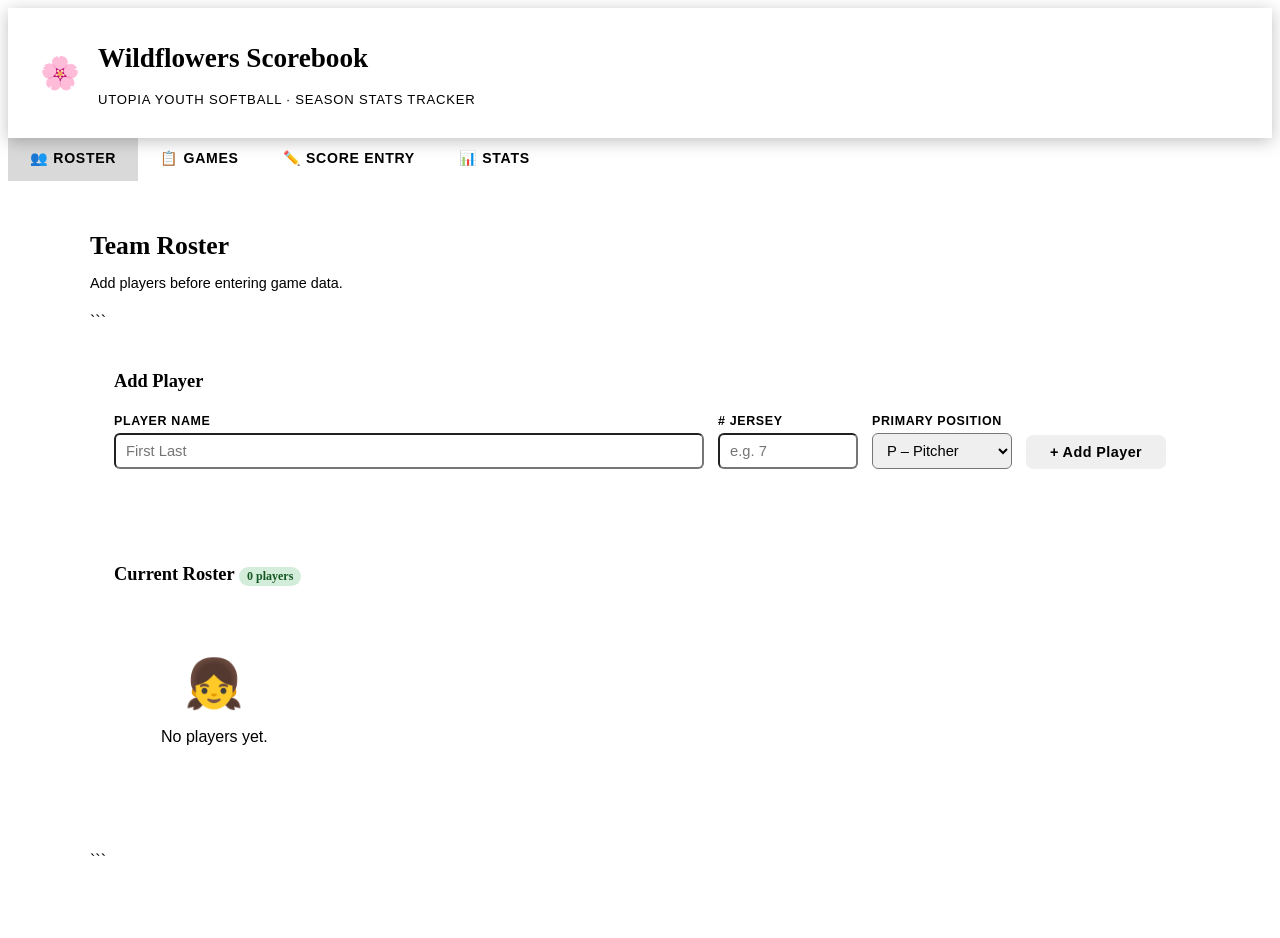
==== commit 9f708f40: "Update index.html" ====
--- a/index.html
+++ b/index.html
@@ -2,926 +2,1140 @@
 
 <html lang="en">
 <head>
-<meta charset="UTF-8"/>
-<meta name="viewport" content="width=device-width,initial-scale=1.0"/>
-<title>Utopia Wildflowers Softball</title>
-<link href="https://fonts.googleapis.com/css2?family=Playfair+Display:ital,wght@0,700;0,900;1,700&family=Nunito:wght@400;600;700;800;900&display=swap" rel="stylesheet"/>
-<style>:root{--green:#2d5a27;--green-lt:#3f7a38;--green-dk:#1a3615;--sage:#7a9e6f;--gold:#c9973a;--wheat:#e8c97a;--cream:#fdf8f0;--bark:#3a2a1e}
-*,*::before,*::after{box-sizing:border-box;margin:0;padding:0}
-html{scroll-behavior:smooth}
-body{font-family:"Nunito",sans-serif;background:var(--cream);color:var(--bark);overflow-x:hidden}
-nav{position:fixed;top:0;left:0;right:0;z-index:100;display:flex;justify-content:space-between;align-items:center;padding:.85rem 2rem;background:rgba(26,54,21,.96);backdrop-filter:blur(14px);border-bottom:1px solid rgba(232,201,122,.25)}
-.nav-logo{font-family:"Playfair Display",serif;font-size:1.2rem;font-weight:700;color:var(--wheat);text-decoration:none}
-.nav-links{display:flex;gap:.2rem;list-style:none}
-.nav-links a{color:rgba(255,255,255,.78);text-decoration:none;font-weight:700;font-size:.82rem;padding:.4rem .85rem;border-radius:50px;transition:background .2s}
-.nav-links a:hover{background:rgba(255,255,255,.1);color:var(--wheat)}
-@media(max-width:750px){.nav-links{display:none}}
-.hero{min-height:100vh;background:url("[data-uri]") center/cover no-repeat;position:relative;display:flex;flex-direction:column;align-items:center;justify-content:center;overflow:hidden;padding:6rem 2rem 8rem;text-align:center}
-.hero::before{content:"";position:absolute;inset:0;background:linear-gradient(160deg,rgba(20,40,15,.82) 0%,rgba(30,60,22,.68) 50%,rgba(10,25,8,.78) 100%);z-index:0}
-.hero>*{position:relative;z-index:1}
-.petal{position:absolute;opacity:0;animation:pf 10s ease-in-out infinite;font-size:1.4rem}
-@keyframes pf{0%{opacity:0;transform:translateY(30px) rotate(0deg)}15%{opacity:.4}85%{opacity:.3}100%{opacity:0;transform:translateY(-60px) rotate(25deg)}}
-.vrib{background:rgba(232,201,122,.15);border:1px solid rgba(232,201,122,.4);color:var(--wheat);font-size:.8rem;font-weight:700;font-style:italic;padding:.5rem 1.5rem;border-radius:50px;margin-bottom:2rem;letter-spacing:.04em}
-.hero h1{font-family:"Playfair Display",serif;font-size:clamp(3.2rem,11vw,7rem);font-weight:900;color:white;line-height:.92}
-.hero h1 em{display:block;font-style:italic;color:var(--wheat)}
-.hero-tag{margin-top:1.4rem;font-size:1.05rem;color:rgba(255,255,255,.78);font-weight:600}
-.hero-cta{margin-top:2.5rem;display:flex;gap:1rem;flex-wrap:wrap;justify-content:center}
-.grass{position:absolute;bottom:-2px;left:0;right:0;pointer-events:none}
-.btn{display:inline-flex;align-items:center;gap:.5rem;padding:.9rem 2rem;border-radius:50px;font-family:"Nunito",sans-serif;font-weight:800;font-size:.95rem;cursor:pointer;border:none;text-decoration:none;transition:transform .18s,box-shadow .18s}
-.btn:hover{transform:translateY(-2px);box-shadow:0 10px 28px rgba(0,0,0,.25)}
-.btn-g{background:var(--wheat);color:var(--bark)}.btn-o{background:transparent;color:white;border:2px solid rgba(255,255,255,.45)}
-.sband{background:linear-gradient(135deg,var(--green-dk),var(--green));padding:2rem;overflow:hidden}
-.vc{display:flex;gap:3rem;animation:sv 35s linear infinite;width:max-content}
-.vc:hover{animation-play-state:paused}
-@keyframes sv{0%{transform:translateX(0)}100%{transform:translateX(-50%)}}
-.vi{display:flex;align-items:center;gap:1rem;white-space:nowrap;color:rgba(255,255,255,.88);font-size:.9rem;font-style:italic;font-weight:600}
-.vi .ref{color:var(--wheat);font-style:normal;font-weight:800;font-size:.75rem;letter-spacing:.08em}
-.vd{color:var(--wheat)}
-.sw{max-width:1100px;margin:0 auto;padding:5rem 2rem}
-.sl{font-size:.68rem;font-weight:900;letter-spacing:.3em;text-transform:uppercase;color:var(--green-lt);margin-bottom:.4rem}
-.sh{font-family:"Playfair Display",serif;font-size:clamp(2rem,5vw,3rem);font-weight:900;color:var(--bark);line-height:1.1}
-.div{width:56px;height:4px;background:linear-gradient(90deg,var(--green),var(--wheat));border-radius:2px;margin:1rem 0 2rem}
-.ann-grid{display:grid;grid-template-columns:repeat(auto-fill,minmax(300px,1fr));gap:1.25rem;margin-top:1.5rem}
-.ann{background:white;border-radius:18px;padding:1.6rem;box-shadow:0 3px 20px rgba(0,0,0,.06);border-top:4px solid var(--green);transition:transform .2s}
-.ann:hover{transform:translateY(-3px)}.ann.gt{border-top-color:var(--gold)}.ann.bt{border-top-color:#d06090}
-.air{display:flex;align-items:center;gap:.75rem;margin-bottom:.9rem}
-.ae{width:44px;height:44px;border-radius:12px;display:flex;align-items:center;justify-content:center;font-size:1.3rem}
-.bg-g{background:#eef5eb}.bg-go{background:#fef8eb}.bg-b{background:#fce8f4}
-.ann h3{font-family:"Playfair Display",serif;font-size:1.1rem;font-weight:700;color:var(--bark)}
-.ann p{font-size:.88rem;color:#666;line-height:1.6;margin-top:.5rem}
-.ann-date{display:inline-block;margin-top:.9rem;font-size:.7rem;font-weight:800;letter-spacing:.08em;text-transform:uppercase;color:var(--sage)}
-.ubox{background:white;border-radius:28px;padding:3rem;box-shadow:0 4px 50px rgba(45,90,39,.09);max-width:1100px;margin:0 auto 4rem}
-.ucols{display:grid;grid-template-columns:1fr 1fr;gap:2rem;margin-top:2rem}
-@media(max-width:680px){.ucols{grid-template-columns:1fr}.ubox{padding:2rem 1.25rem}}
-.uz{border:2.5px dashed var(--sage);border-radius:18px;padding:2.2rem 1.5rem;display:flex;flex-direction:column;align-items:center;gap:.7rem;text-align:center;cursor:pointer;background:#fafff8;position:relative;overflow:hidden;transition:border-color .2s,background .2s}
-.uz input[type=file]{position:absolute;inset:0;opacity:0;cursor:pointer;width:100%;height:100%}
-.uic{width:54px;height:54px;border-radius:50%;display:flex;align-items:center;justify-content:center;font-size:1.5rem;color:white;flex-shrink:0}
-.ic-g{background:linear-gradient(135deg,var(--green),var(--sage))}.ic-b{background:linear-gradient(135deg,#4a6fd4,#8b80d4)}
-.uz h3{font-family:"Playfair Display",serif;font-size:1.2rem;color:var(--bark)}
-.uz p{font-size:.82rem;color:#999;max-width:180px}
-.badge{display:inline-block;padding:.2rem .75rem;border-radius:50px;font-size:.68rem;font-weight:900;letter-spacing:.1em;text-transform:uppercase}
-.bp{background:#fce8f4;color:#b0408a}.bv{background:#eaecfe;color:#4050c0}
-.uf{display:flex;flex-direction:column;gap:.9rem;margin-top:1.2rem}
-.uf label{display:block;font-size:.72rem;font-weight:900;letter-spacing:.08em;text-transform:uppercase;color:var(--green);margin-bottom:.35rem}
-.uf input,.uf select{width:100%;padding:.72rem 1rem;border:2px solid #e8e8e8;border-radius:12px;font-family:"Nunito",sans-serif;font-size:.9rem;color:var(--bark);background:white;outline:none;transition:border-color .2s}
-.uf input:focus,.uf select:focus{border-color:var(--green)}
-.bup{background:linear-gradient(135deg,var(--green),var(--green-lt));color:white;border:none;padding:1rem;border-radius:50px;font-family:"Nunito",sans-serif;font-weight:800;font-size:.95rem;cursor:pointer;width:100%;margin-top:.4rem;transition:transform .18s,box-shadow .18s}
-.bup:hover{transform:translateY(-2px);box-shadow:0 8px 24px rgba(45,90,39,.3)}
-.bup:disabled{opacity:.6;cursor:not-allowed;transform:none}
-.pw{display:none;margin-top:.8rem}
-.pb{height:8px;background:#eee;border-radius:4px;overflow:hidden}
-.pf{height:100%;background:linear-gradient(90deg,var(--green),var(--sage));border-radius:4px;width:0%;transition:width .3s}
-.pl{font-size:.75rem;color:#999;margin-top:.35rem;font-weight:700}
-.pstrip{display:flex;gap:.6rem;flex-wrap:wrap;margin-top:.8rem}
-.pt{position:relative;width:68px;height:68px;border-radius:10px;overflow:hidden;border:2px solid var(--sage)}
-.pt img{width:100%;height:100%;object-fit:cover}
-.gallery-filters{display:flex;gap:.5rem;flex-wrap:wrap;margin-bottom:1.75rem}
-.fb{padding:.42rem 1.1rem;border-radius:50px;border:2px solid var(--sage);background:transparent;color:var(--green);font-family:"Nunito",sans-serif;font-weight:700;font-size:.82rem;cursor:pointer;transition:all .18s}
-.fb.active,.fb:hover{background:var(--green);border-color:var(--green);color:white}
-.gallery-grid{display:grid;grid-template-columns:repeat(auto-fill,minmax(230px,1fr));gap:1.2rem}
-.g-card{border-radius:16px;overflow:hidden;background:white;box-shadow:0 2px 14px rgba(0,0,0,.07);transition:transform .22s;cursor:pointer}
-.g-card:hover{transform:translateY(-4px)}
-.g-thumb{width:100%;height:175px;object-fit:cover;display:block}
-.g-ph{width:100%;height:175px;display:flex;align-items:center;justify-content:center;font-size:1.5rem;font-weight:700;color:white}
-.g-info{padding:.9rem 1rem}
-.g-info h4{font-family:"Playfair Display",serif;font-size:.95rem;font-weight:700;color:var(--bark);margin-bottom:.2rem}
-.g-info p{font-size:.76rem;color:#888}
-.g-meta{display:flex;align-items:center;gap:.5rem;margin-top:.4rem}
-.gprompt{background:white;border-radius:20px;padding:2.5rem;text-align:center;box-shadow:0 2px 14px rgba(0,0,0,.07);margin-bottom:2rem}
-.gprompt h3{font-family:"Playfair Display",serif;font-size:1.3rem;color:var(--bark);margin-bottom:.5rem}
-.gprompt p{font-size:.88rem;color:#888;margin-bottom:1.25rem}
-.bgs{display:inline-flex;align-items:center;gap:.6rem;background:linear-gradient(135deg,var(--green),var(--green-lt));color:white;border:none;padding:.9rem 2rem;border-radius:50px;font-family:"Nunito",sans-serif;font-weight:800;font-size:.95rem;cursor:pointer;transition:transform .18s}
-.bgs:hover{transform:translateY(-2px)}
-#lightbox{position:fixed;inset:0;background:rgba(0,0,0,.92);z-index:500;display:none;align-items:center;justify-content:center;padding:1rem}
-#lightbox img{max-width:95vw;max-height:90vh;border-radius:12px;object-fit:contain}
-.lbx{position:absolute;top:1rem;right:1.25rem;color:white;font-size:2rem;cursor:pointer;background:none;border:none}
-.lbc{position:absolute;bottom:1.5rem;left:0;right:0;text-align:center;color:rgba(255,255,255,.8);font-size:.88rem;font-weight:600}
-.sbox{background:white;border-radius:28px;padding:3rem;box-shadow:0 4px 50px rgba(45,90,39,.09);max-width:1100px;margin:0 auto 4rem}
-.sched-list{display:flex;flex-direction:column;gap:.85rem;margin-top:1.5rem}
-.sched-row{display:grid;grid-template-columns:72px 1fr auto auto;align-items:center;gap:1.25rem;padding:1.1rem 1.4rem;background:var(--cream);border-radius:14px;border-left:4px solid var(--green);transition:box-shadow .18s,transform .18s}
-.sched-row:hover{box-shadow:0 4px 20px rgba(45,90,39,.1);transform:translateX(3px)}
-.sched-row.away{border-left-color:var(--gold)}.sched-row.past{opacity:.45}
-.sday{font-family:"Playfair Display",serif;font-size:1.9rem;font-weight:900;color:var(--green);line-height:1;text-align:center}
-.smon{font-size:.65rem;font-weight:900;letter-spacing:.12em;text-transform:uppercase;color:var(--sage);text-align:center}
-.sdet h4{font-weight:800;font-size:.95rem;color:var(--bark)}
-.sdet p{font-size:.78rem;color:#777;margin-top:.18rem}
-.hab{padding:.25rem .7rem;border-radius:50px;font-size:.66rem;font-weight:900;text-transform:uppercase;letter-spacing:.08em;white-space:nowrap}
-.hh{background:#eef5eb;color:var(--green)}.ha{background:#fef8eb;color:#a07020}
-.stype{padding:.3rem .8rem;border-radius:50px;font-size:.66rem;font-weight:900;text-transform:uppercase;background:#eef5eb;color:var(--green);white-space:nowrap}
-@media(max-width:600px){.sched-row{grid-template-columns:56px 1fr}.hab,.stype{display:none}}
-.roster-grid{display:grid;grid-template-columns:repeat(auto-fill,minmax(130px,1fr));gap:1rem;margin-top:1.5rem}
-.pc{background:white;border-radius:16px;padding:1.2rem .75rem;text-align:center;box-shadow:0 2px 14px rgba(0,0,0,.06);transition:transform .2s;position:relative}
-.pc:hover{transform:translateY(-4px)}
-.pc.inj::after{content:"Injured";position:absolute;top:7px;right:7px;background:#fce8e8;color:#c04040;font-size:.58rem;font-weight:900;padding:.15rem .45rem;border-radius:50px;text-transform:uppercase}
-.pav{width:54px;height:54px;border-radius:50%;display:flex;align-items:center;justify-content:center;font-family:"Playfair Display",serif;font-size:1.3rem;font-weight:700;color:white;margin:0 auto .5rem}
-.pnum{font-family:"Playfair Display",serif;font-size:1rem;color:var(--wheat);font-weight:900}
-.pname{font-weight:900;font-size:.88rem;color:var(--bark);margin-top:.15rem}
-.ppos{font-size:.7rem;color:var(--sage);font-weight:700;text-transform:uppercase;letter-spacing:.07em;margin-top:.15rem}
-.cbox{background:linear-gradient(135deg,var(--green-dk),var(--green));border-radius:28px;padding:3.5rem 3rem;max-width:1100px;margin:0 auto 4rem;color:white}
-.cbox .sl{color:var(--wheat);opacity:.8}.cbox .sh{color:white}.cbox .div{background:linear-gradient(90deg,var(--wheat),var(--sage))}
-.ccards{display:grid;grid-template-columns:1fr 1fr;gap:1.5rem;margin-top:1.5rem}
-@media(max-width:580px){.ccards{grid-template-columns:1fr}}
-.cc{background:rgba(255,255,255,.1);border:1px solid rgba(255,255,255,.18);border-radius:18px;padding:1.75rem;transition:background .2s}
-.cc:hover{background:rgba(255,255,255,.15)}
-.cav{width:58px;height:58px;border-radius:50%;background:rgba(255,255,255,.2);display:flex;align-items:center;justify-content:center;font-size:1.6rem;margin-bottom:1rem}
-.cc h3{font-family:"Playfair Display",serif;font-size:1.25rem;color:var(--wheat);font-weight:700}
-.cc p{font-size:.83rem;color:rgba(255,255,255,.7);margin-top:.25rem}
-.ce{display:inline-flex;align-items:center;gap:.4rem;margin-top:.6rem;background:rgba(232,201,122,.2);border:1px solid rgba(232,201,122,.35);color:var(--wheat);padding:.5rem 1.1rem;border-radius:50px;font-size:.8rem;font-weight:800;text-decoration:none;transition:background .2s}
-.ce:hover{background:rgba(232,201,122,.35)}
-.cbtns{display:flex;gap:.5rem;margin-top:.5rem;flex-wrap:wrap}
-.stats-section{background:white;border-radius:28px;padding:3rem;box-shadow:0 4px 50px rgba(45,90,39,.09);max-width:1100px;margin:0 auto 4rem}
-.stats-section.dark{background:linear-gradient(135deg,var(--green-dk),var(--green));color:white}
-.stats-section.dark .sh{color:white}
-.stats-section.dark .sl{color:var(--wheat);opacity:.8}
-.stats-section.dark .div{background:linear-gradient(90deg,var(--wheat),var(--sage))}
-.pass-input{display:flex;gap:.75rem;margin-top:1.5rem;flex-wrap:wrap}
-.pass-input input{padding:.8rem 1.2rem;border:2px solid #e8e8e8;border-radius:12px;font-family:"Nunito",sans-serif;font-size:.95rem;outline:none;transition:border-color .2s;flex:1;min-width:200px}
-.pass-input input:focus{border-color:var(--green)}
-.stats-table-wrap{overflow-x:auto;margin-top:1.5rem}
-.stats-table{width:100%;border-collapse:collapse;font-family:"Nunito",sans-serif}
-.stats-table th{background:var(--green);color:white;padding:.75rem 1rem;font-size:.78rem;font-weight:900;letter-spacing:.08em;text-transform:uppercase;text-align:center}
-.stats-table th:first-child{text-align:left}
-.stats-table tr:nth-child(even){background:#f8fdf6}
-.stats-table tr:hover{background:#eef5eb}
-.stats-table td{text-align:center;border-bottom:1px solid #eee}
-.save-btn{background:linear-gradient(135deg,var(--green),var(--green-lt));color:white;border:none;padding:1rem 2.5rem;border-radius:50px;font-family:"Nunito",sans-serif;font-weight:800;font-size:1rem;cursor:pointer;margin-top:1.5rem;transition:transform .18s,box-shadow .18s}
-.save-btn:hover{transform:translateY(-2px);box-shadow:0 8px 24px rgba(45,90,39,.3)}
-.stat-cards{display:grid;grid-template-columns:repeat(auto-fill,minmax(140px,1fr));gap:1rem;margin-top:1.5rem}
-.stat-card{background:rgba(255,255,255,.12);border:1px solid rgba(255,255,255,.2);border-radius:16px;padding:1.4rem 1rem;text-align:center}
-.stat-icon{font-size:1.8rem;margin-bottom:.5rem}
-.stat-val{font-family:"Playfair Display",serif;font-size:2rem;font-weight:900;color:var(--wheat)}
-.stat-label{font-size:.7rem;font-weight:800;text-transform:uppercase;letter-spacing:.1em;color:rgba(255,255,255,.7);margin-top:.25rem}
-.player-picker{display:flex;flex-direction:column;gap:1rem;margin-top:1.5rem;max-width:400px}
-.player-picker select{padding:.8rem 1.2rem;border:2px solid rgba(255,255,255,.3);border-radius:12px;font-family:"Nunito",sans-serif;font-size:.95rem;background:rgba(255,255,255,.1);color:white;outline:none}
-.player-picker select option{background:var(--green-dk);color:white}
-footer{background:var(--green-dk);color:rgba(255,255,255,.6);text-align:center;padding:3rem 2rem;font-size:.85rem}
-.flogo{font-family:"Playfair Display",serif;font-size:2rem;color:var(--wheat);margin-bottom:.5rem;font-style:italic}
-.fv{font-style:italic;color:rgba(255,255,255,.4);font-size:.78rem;margin-top:.75rem}
-.toast{position:fixed;bottom:2rem;right:2rem;background:var(--green);color:white;padding:1rem 1.5rem;border-radius:14px;font-weight:800;font-size:.88rem;z-index:300;transform:translateY(100px);opacity:0;transition:all .4s cubic-bezier(.34,1.56,.64,1);display:flex;align-items:center;gap:.5rem;box-shadow:0 8px 24px rgba(45,90,39,.35);max-width:320px}
-.toast.show{transform:translateY(0);opacity:1}</style>
+<meta charset="UTF-8">
+<meta name="viewport" content="width=device-width, initial-scale=1.0">
+<title>Wildflowers Scorebook</title>
+<style>
+  @import url('https://fonts.googleapis.com/css2?family=Playfair+Display:wght@700;900&family=Cabin:wght@400;500;600;700&display=swap');
+
+:root {
+–sage: #7a9e7e;
+–sage-dark: #5a7a5e;
+–clay: #c4764a;
+–clay-light: #e09370;
+–cream: #faf6ef;
+–cream-dark: #f0e9dc;
+–bark: #3d2e1e;
+–bark-light: #6b4f35;
+–gold: #d4a847;
+–sky: #8ab4c9;
+–red-accent: #c0392b;
+–green-accent: #27ae60;
+–text: #2c1e0f;
+–text-muted: #8a7060;
+–border: #d8cfc4;
+–white: #ffffff;
+–shadow: 0 2px 12px rgba(61,46,30,0.13);
+}
+
+- { box-sizing: border-box; margin: 0; padding: 0; }
+
+body {
+background: var(–cream);
+font-family: ‘Cabin’, sans-serif;
+color: var(–text);
+min-height: 100vh;
+}
+
+/* HEADER */
+header {
+background: var(–bark);
+color: var(–cream);
+padding: 18px 32px;
+display: flex;
+align-items: center;
+gap: 18px;
+box-shadow: 0 3px 16px rgba(0,0,0,0.25);
+}
+.header-logo { font-size: 2rem; }
+.header-title { flex: 1; }
+.header-title h1 {
+font-family: ‘Playfair Display’, serif;
+font-size: 1.7rem;
+color: var(–gold);
+line-height: 1.1;
+}
+.header-title p { font-size: 0.82rem; color: var(–cream-dark); letter-spacing: 0.06em; text-transform: uppercase; }
+
+/* NAV */
+nav {
+background: var(–bark-light);
+display: flex;
+gap: 0;
+overflow-x: auto;
+}
+nav button {
+background: none;
+border: none;
+color: var(–cream-dark);
+font-family: ‘Cabin’, sans-serif;
+font-size: 0.88rem;
+font-weight: 600;
+letter-spacing: 0.05em;
+text-transform: uppercase;
+padding: 12px 22px;
+cursor: pointer;
+border-bottom: 3px solid transparent;
+white-space: nowrap;
+transition: all 0.2s;
+}
+nav button:hover { background: rgba(255,255,255,0.07); color: var(–white); }
+nav button.active { color: var(–gold); border-bottom-color: var(–gold); background: rgba(0,0,0,0.15); }
+
+/* MAIN */
+main { max-width: 1100px; margin: 0 auto; padding: 28px 18px 60px; }
+
+.section { display: none; }
+.section.active { display: block; }
+
+h2 {
+font-family: ‘Playfair Display’, serif;
+font-size: 1.6rem;
+color: var(–bark);
+margin-bottom: 6px;
+}
+.section-subtitle { color: var(–text-muted); font-size: 0.9rem; margin-bottom: 22px; }
+
+/* CARDS */
+.card {
+background: var(–white);
+border: 1px solid var(–border);
+border-radius: 10px;
+padding: 22px 24px;
+margin-bottom: 20px;
+box-shadow: var(–shadow);
+}
+.card h3 {
+font-family: ‘Playfair Display’, serif;
+font-size: 1.15rem;
+color: var(–bark);
+margin-bottom: 14px;
+border-bottom: 2px solid var(–cream-dark);
+padding-bottom: 8px;
+}
+
+/* FORMS */
+.form-row { display: flex; gap: 14px; flex-wrap: wrap; margin-bottom: 12px; }
+.form-group { display: flex; flex-direction: column; gap: 5px; flex: 1; min-width: 140px; }
+.form-group label { font-size: 0.78rem; font-weight: 700; text-transform: uppercase; letter-spacing: 0.05em; color: var(–text-muted); }
+.form-group input, .form-group select, .form-group textarea {
+border: 1.5px solid var(–border);
+border-radius: 6px;
+padding: 8px 10px;
+font-family: ‘Cabin’, sans-serif;
+font-size: 0.92rem;
+color: var(–text);
+background: var(–cream);
+transition: border-color 0.2s;
+}
+.form-group input:focus, .form-group select:focus, .form-group textarea:focus {
+outline: none;
+border-color: var(–sage);
+background: var(–white);
+}
+
+/* BUTTONS */
+.btn {
+padding: 9px 20px;
+border-radius: 7px;
+border: none;
+font-family: ‘Cabin’, sans-serif;
+font-weight: 700;
+font-size: 0.9rem;
+cursor: pointer;
+transition: all 0.18s;
+letter-spacing: 0.03em;
+}
+.btn-primary { background: var(–sage); color: var(–white); }
+.btn-primary:hover { background: var(–sage-dark); transform: translateY(-1px); box-shadow: 0 3px 10px rgba(90,122,94,0.35); }
+.btn-clay { background: var(–clay); color: var(–white); }
+.btn-clay:hover { background: #a85f35; }
+.btn-bark { background: var(–bark); color: var(–cream); }
+.btn-bark:hover { background: #2a1e10; }
+.btn-sm { padding: 5px 12px; font-size: 0.8rem; }
+.btn-danger { background: #e74c3c; color: white; }
+.btn-danger:hover { background: #c0392b; }
+.btn-outline {
+background: transparent;
+border: 2px solid var(–sage);
+color: var(–sage-dark);
+}
+.btn-outline:hover { background: var(–sage); color: white; }
+
+/* ROSTER GRID */
+.roster-grid { display: grid; grid-template-columns: repeat(auto-fill, minmax(200px, 1fr)); gap: 12px; }
+.player-chip {
+background: var(–cream-dark);
+border: 1.5px solid var(–border);
+border-radius: 8px;
+padding: 10px 14px;
+display: flex;
+align-items: center;
+justify-content: space-between;
+gap: 8px;
+}
+.player-chip .pname { font-weight: 700; font-size: 0.95rem; }
+.player-chip .pnum { font-size: 0.75rem; color: var(–text-muted); }
+
+/* GAME LIST */
+.game-list { display: flex; flex-direction: column; gap: 10px; }
+.game-item {
+background: var(–white);
+border: 1.5px solid var(–border);
+border-radius: 9px;
+padding: 14px 18px;
+display: flex;
+align-items: center;
+gap: 14px;
+cursor: pointer;
+transition: all 0.17s;
+box-shadow: var(–shadow);
+}
+.game-item:hover { border-color: var(–sage); transform: translateX(3px); }
+.game-item.selected { border-color: var(–clay); background: #fff8f4; }
+.game-date { font-size: 0.78rem; font-weight: 700; color: var(–text-muted); min-width: 75px; text-align: center; text-transform: uppercase; }
+.game-vs { flex: 1; }
+.game-vs strong { font-size: 1rem; }
+.game-score { font-family: ‘Playfair Display’, serif; font-size: 1.1rem; font-weight: 700; color: var(–clay); }
+.game-result { font-size: 0.8rem; font-weight: 700; padding: 3px 9px; border-radius: 20px; }
+.result-W { background: #d4edda; color: #155724; }
+.result-L { background: #f8d7da; color: #721c24; }
+.result-T { background: #fff3cd; color: #856404; }
+
+/* PA ENTRY TABLE */
+.pa-table-wrap { overflow-x: auto; }
+.pa-table { width: 100%; border-collapse: collapse; font-size: 0.88rem; }
+.pa-table th {
+background: var(–bark);
+color: var(–cream);
+padding: 8px 6px;
+text-align: center;
+font-size: 0.72rem;
+letter-spacing: 0.04em;
+text-transform: uppercase;
+white-space: nowrap;
+}
+.pa-table th:first-child { text-align: left; padding-left: 12px; }
+.pa-table td {
+border-bottom: 1px solid var(–border);
+padding: 5px 4px;
+text-align: center;
+vertical-align: middle;
+}
+.pa-table td:first-child { text-align: left; padding-left: 12px; font-weight: 600; white-space: nowrap; }
+.pa-table tr:nth-child(even) td { background: var(–cream); }
+.pa-table tr:hover td { background: #fff3e6; }
+.pa-table select, .pa-table input[type=“text”] {
+width: 100%;
+min-width: 72px;
+border: 1.5px solid var(–border);
+border-radius: 5px;
+padding: 4px 4px;
+font-size: 0.82rem;
+background: var(–white);
+font-family: ‘Cabin’, sans-serif;
+}
+.pa-table select:focus, .pa-table input[type=“text”]:focus {
+outline: none;
+border-color: var(–clay);
+}
+.innings-group th { border-left: 2px solid #8ab4c9; }
+.add-pa-btn {
+background: none;
+border: 1.5px dashed var(–sage);
+color: var(–sage-dark);
+border-radius: 5px;
+padding: 3px 8px;
+cursor: pointer;
+font-size: 0.78rem;
+font-weight: 700;
+}
+.add-pa-btn:hover { background: var(–sage); color: white; }
+.remove-pa-btn {
+background: none;
+border: none;
+color: #ccc;
+cursor: pointer;
+font-size: 0.85rem;
+padding: 2px 5px;
+border-radius: 3px;
+transition: color 0.15s;
+}
+.remove-pa-btn:hover { color: var(–red-accent); background: #fdecea; }
+
+/* STATS TABLE */
+.stats-table { width: 100%; border-collapse: collapse; font-size: 0.85rem; min-width: 700px; }
+.stats-table th {
+background: var(–bark);
+color: var(–cream);
+padding: 9px 8px;
+text-align: center;
+font-size: 0.72rem;
+letter-spacing: 0.05em;
+text-transform: uppercase;
+white-space: nowrap;
+cursor: pointer;
+user-select: none;
+}
+.stats-table th:hover { background: var(–bark-light); }
+.stats-table th:first-child { text-align: left; padding-left: 14px; }
+.stats-table td {
+border-bottom: 1px solid var(–border);
+padding: 8px 8px;
+text-align: center;
+white-space: nowrap;
+}
+.stats-table td:first-child { text-align: left; padding-left: 14px; font-weight: 700; }
+.stats-table tr:nth-child(even) td { background: var(–cream); }
+.stats-table tr:hover td { background: #fff3e6; }
+.stats-table tfoot td {
+background: var(–cream-dark);
+font-weight: 700;
+border-top: 2px solid var(–border);
+}
+.stat-hi { color: var(–green-accent); font-weight: 700; }
+.stat-lo { color: var(–red-accent); }
+.avg-cell { font-weight: 700; color: var(–clay); }
+
+/* BADGES */
+.badge { font-size: 0.75rem; font-weight: 700; padding: 2px 8px; border-radius: 12px; display: inline-block; }
+.badge-gold { background: #fef3cd; color: #856404; }
+.badge-sage { background: #d4edda; color: #155724; }
+
+/* TABS within a section */
+.inner-tabs { display: flex; gap: 6px; margin-bottom: 18px; flex-wrap: wrap; }
+.inner-tab {
+padding: 7px 16px;
+border-radius: 20px;
+border: 2px solid var(–border);
+background: var(–white);
+font-family: ‘Cabin’, sans-serif;
+font-size: 0.83rem;
+font-weight: 700;
+cursor: pointer;
+color: var(–text-muted);
+transition: all 0.17s;
+}
+.inner-tab:hover { border-color: var(–sage); color: var(–sage-dark); }
+.inner-tab.active { background: var(–clay); border-color: var(–clay); color: white; }
+
+/* GAME HEADER INFO */
+.game-header-info {
+display: flex;
+gap: 18px;
+flex-wrap: wrap;
+align-items: center;
+margin-bottom: 18px;
+padding: 14px 18px;
+background: var(–bark);
+border-radius: 9px;
+color: var(–cream);
+}
+.game-header-info .gh-vs { font-family: ‘Playfair Display’, serif; font-size: 1.25rem; color: var(–gold); }
+.game-header-info .gh-meta { font-size: 0.82rem; color: var(–cream-dark); }
+.game-header-info .gh-score { font-family: ‘Playfair Display’, serif; font-size: 1.4rem; font-weight: 900; color: var(–clay-light); }
+
+/* RESULT BADGE */
+.score-input-group { display: flex; gap: 10px; align-items: center; }
+.score-sep { font-family: ‘Playfair Display’, serif; font-size: 1.5rem; color: var(–text-muted); }
+
+/* EMPTY STATE */
+.empty-state { text-align: center; padding: 48px 20px; color: var(–text-muted); }
+.empty-state .es-icon { font-size: 3rem; margin-bottom: 12px; }
+.empty-state p { font-size: 1rem; }
+
+/* RESPONSIVE */
+@media (max-width: 600px) {
+header { padding: 14px 14px; }
+main { padding: 16px 8px 50px; }
+.form-row { gap: 8px; }
+}
+
+/* TOOLTIP */
+[data-tip] { position: relative; }
+[data-tip]:hover::after {
+content: attr(data-tip);
+position: absolute;
+bottom: 110%;
+left: 50%;
+transform: translateX(-50%);
+background: var(–bark);
+color: var(–cream);
+font-size: 0.72rem;
+white-space: nowrap;
+padding: 4px 8px;
+border-radius: 4px;
+z-index: 10;
+pointer-events: none;
+}
+
+/* FLASH */
+.flash {
+position: fixed;
+bottom: 24px;
+right: 24px;
+background: var(–sage-dark);
+color: white;
+padding: 12px 22px;
+border-radius: 8px;
+font-weight: 700;
+font-size: 0.9rem;
+box-shadow: 0 4px 18px rgba(0,0,0,0.22);
+z-index: 999;
+opacity: 0;
+transform: translateY(10px);
+transition: opacity 0.3s, transform 0.3s;
+}
+.flash.show { opacity: 1; transform: translateY(0); }
+
+.sort-arrow { margin-left: 4px; opacity: 0.5; font-size: 0.7rem; }
+.sort-arrow.active { opacity: 1; color: var(–gold); }
+
+/* print */
+@media print {
+nav, header .header-logo, .btn { display: none; }
+.section { display: block !important; }
+}
+</style>
+
 </head>
 <body>
+
+<header>
+  <div class="header-logo">🌸</div>
+  <div class="header-title">
+    <h1>Wildflowers Scorebook</h1>
+    <p>Utopia Youth Softball · Season Stats Tracker</p>
+  </div>
+</header>
+
 <nav>
-  <a href="#" class="nav-logo">&#127800; Wildflowers</a>
-  <ul class="nav-links">
-    <li><a href="#ann">Announcements</a></li>
-    <li><a href="#upload">Share Media</a></li>
-    <li><a href="#gallery">Gallery</a></li>
-    <li><a href="#schedule">Schedule</a></li>
-    <li><a href="#roster">Roster</a></li>
-    <li><a href="#stats">Stats</a></li>
-    <li><a href="#contact">Contact</a></li>
-  </ul>
+  <button class="active" onclick="showSection('roster')">👥 Roster</button>
+  <button onclick="showSection('games')">📋 Games</button>
+  <button onclick="showSection('entry')">✏️ Score Entry</button>
+  <button onclick="showSection('stats')">📊 Stats</button>
 </nav>
 
-<div class="hero">
-  <span class="petal" style="top:12%;left:7%;animation-delay:0s;animation-duration:9s">&#127800;</span>
-  <span class="petal" style="top:22%;right:9%;animation-delay:2s;animation-duration:11s">&#127804;</span>
-  <span class="petal" style="top:65%;left:6%;animation-delay:4s;animation-duration:8s">&#127802;</span>
-  <span class="petal" style="top:70%;right:7%;animation-delay:1.5s;animation-duration:13s">&#127800;</span>
-  <div class="vrib">&#10022; &ldquo;Whatever you do, do it with all your heart.&rdquo; &mdash; Colossians 3:23 &#10022;</div>
-  <h1>Utopia<br/><em>Wildflowers</em></h1>
-  <p class="hero-tag">Growing champions &mdash; on the field &amp; in life &#127800;</p>
-  <div class="hero-cta">
-    <a href="#upload" class="btn btn-g">&#128247; Share Photos &amp; Videos</a>
-    <a href="#stats" class="btn btn-o">&#127914; View Stats</a>
-  </div>
-  <svg class="grass" viewBox="0 0 1440 130" xmlns="http://www.w3.org/2000/svg" preserveAspectRatio="none">
-    <path d="M0,90 Q180,20 360,80 Q540,140 720,70 Q900,0 1080,80 Q1260,150 1440,60 L1440,130 L0,130 Z" fill="#1a3615" opacity=".6"/>
-    <path d="M0,110 Q220,60 440,100 Q660,135 880,90 Q1100,48 1320,105 L1440,80 L1440,130 L0,130 Z" fill="#fdf8f0"/>
-  </svg>
+<main>
+
+  <!-- ROSTER SECTION -->
+
+  <div id="sec-roster" class="section active">
+    <h2>Team Roster</h2>
+    <p class="section-subtitle">Add players before entering game data.</p>
+
+```
+<div class="card">
+  <h3>Add Player</h3>
+  <div class="form-row">
+    <div class="form-group">
+      <label>Player Name</label>
+      <input type="text" id="p-name" placeholder="First Last" />
+    </div>
+    <div class="form-group" style="max-width:90px">
+      <label># Jersey</label>
+      <input type="text" id="p-num" placeholder="e.g. 7" />
+    </div>
+    <div class="form-group" style="max-width:140px">
+      <label>Primary Position</label>
+      <select id="p-pos">
+        <option value="P">P – Pitcher</option>
+        <option value="C">C – Catcher</option>
+        <option value="1B">1B</option>
+        <option value="2B">2B</option>
+        <option value="3B">3B</option>
+        <option value="SS">SS</option>
+        <option value="LF">LF</option>
+        <option value="CF">CF</option>
+        <option value="RF">RF</option>
+        <option value="DP/FLEX">DP/FLEX</option>
+      </select>
+    </div>
+    <div class="form-group" style="justify-content:flex-end; flex: none;">
+      <label>&nbsp;</label>
+      <button class="btn btn-primary" onclick="addPlayer()">+ Add Player</button>
+    </div>
+  </div>
 </div>
 
-<div class="sband">
-  <div class="vc">
-    <div class="vi"><span class="vd">&#10022;</span> &ldquo;She is clothed with strength and dignity.&rdquo; <span class="ref">&mdash; PROVERBS 31:25</span></div>
-    <div class="vi"><span class="vd">&#10022;</span> &ldquo;I can do all things through Christ who strengthens me.&rdquo; <span class="ref">&mdash; PHILIPPIANS 4:13</span></div>
-    <div class="vi"><span class="vd">&#10022;</span> &ldquo;Be strong and courageous. Do not be afraid.&rdquo; <span class="ref">&mdash; JOSHUA 1:9</span></div>
-    <div class="vi"><span class="vd">&#10022;</span> &ldquo;Whatever you do, do it with all your heart.&rdquo; <span class="ref">&mdash; COLOSSIANS 3:23</span></div>
-    <div class="vi"><span class="vd">&#10022;</span> &ldquo;Who knows whether you have not come to the kingdom for such a time as this?&rdquo; <span class="ref">&mdash; ESTHER 4:14</span></div>
-    <div class="vi"><span class="vd">&#10022;</span> &ldquo;She is clothed with strength and dignity.&rdquo; <span class="ref">&mdash; PROVERBS 31:25</span></div>
-    <div class="vi"><span class="vd">&#10022;</span> &ldquo;I can do all things through Christ who strengthens me.&rdquo; <span class="ref">&mdash; PHILIPPIANS 4:13</span></div>
-    <div class="vi"><span class="vd">&#10022;</span> &ldquo;Be strong and courageous. Do not be afraid.&rdquo; <span class="ref">&mdash; JOSHUA 1:9</span></div>
-    <div class="vi"><span class="vd">&#10022;</span> &ldquo;Whatever you do, do it with all your heart.&rdquo; <span class="ref">&mdash; COLOSSIANS 3:23</span></div>
-    <div class="vi"><span class="vd">&#10022;</span> &ldquo;Who knows whether you have not come to the kingdom for such a time as this?&rdquo; <span class="ref">&mdash; ESTHER 4:14</span></div>
-  </div>
-</div>
-
-<div id="ann" class="sw">
-  <div class="sl">&#128226; Team Updates</div>
-  <h2 class="sh">Announcements</h2>
-  <div class="div"></div>
-  <div class="ann-grid">
-    <div class="ann gt"><div class="air"><div class="ae bg-go">&#127869;</div><h3>Silent Auction &mdash; Wear Your Jersey!</h3></div>
-      <p>On <strong>Saturday, April 11</strong> we are serving lunch at the silent auction. Girls need to wear their <strong>jerseys with jeans or shorts</strong>.</p>
-      <span class="ann-date">&#128197; April 11, 2026</span></div>
-    <div class="ann bt"><div class="air"><div class="ae bg-b">&#9917;</div><h3>Missions Baseball Game</h3></div>
-      <p>Join the Wildflowers family at the <strong>Missions Baseball Game on May 15!</strong> More details coming soon!</p>
-      <span class="ann-date">&#128197; May 15, 2026</span></div>
-    <div class="ann"><div class="air"><div class="ae bg-g">&#128247;</div><h3>Share Your Wildflowers Memories!</h3></div>
-      <p>Parents, sign in below to upload photos and videos straight to our team Drive. They show up in the gallery automatically!</p>
-      <span class="ann-date">Posted by Coach Grace &amp; Coach Jayci</span></div>
-  </div>
-</div>
-
-<div style="padding:0 2rem;">
-  <div class="ubox">
-    <div class="sl" id="upload">&#128228; Team Media</div>
-    <h2 class="sh">Share Photos &amp; Videos</h2>
-    <div class="div"></div>
-    <p style="color:#666;font-size:.92rem;">Sign in with Google to upload photos and videos straight to our team Drive!</p>
-    <div id="driveStatus"></div>
-    <div style="margin-top:1.5rem;" id="signInSection">
-      <button onclick="signIn('upload')" class="bup" style="max-width:300px;display:inline-flex;align-items:center;justify-content:center;gap:.5rem;">&#128274; Sign in with Google to Upload</button>
-      <p style="font-size:.78rem;color:#999;margin-top:.5rem;">Sign in once to upload photos, view the gallery, and see player stats.</p>
-    </div>
-    <div class="ucols" id="uploadCols" style="display:none;">
-      <div>
-        <div class="uz" id="photoZone">
-          <input type="file" id="photoInput" accept="image/*" multiple/>
-          <div class="uic ic-g">&#128247;</div><span class="badge bp">Photos</span>
-          <h3>Drop photos here</h3><p>JPG, PNG, HEIC &mdash; or tap to browse</p>
-          <div class="pstrip" id="photoPreview"></div>
-        </div>
-        <div class="uf">
-          <div><label>Your Name</label><input type="text" id="photoName" placeholder="e.g. Sarah (Emma's mom)"/></div>
-          <div><label>Caption</label><input type="text" id="photoCaption" placeholder="e.g. Great play at Friday's game!"/></div>
-          <div><label>Event</label><select id="photoEvent"><option value="">Select an event...</option><option>Game Day</option><option>Practice</option><option>Tournament</option><option>Silent Auction</option><option>Missions Baseball Game</option><option>Team Celebration</option><option>Other</option></select></div>
-          <div class="pw" id="photoProgress"><div class="pb"><div class="pf" id="photoFill"></div></div><div class="pl" id="photoLabel">Uploading...</div></div>
-          <button class="bup" id="photoBtn" onclick="uploadToDrive('photo')">&#127800; Upload Photos to Drive</button>
-        </div>
-      </div>
-      <div>
-        <div class="uz" id="videoZone">
-          <input type="file" id="videoInput" accept="video/*" multiple/>
-          <div class="uic ic-b">&#127916;</div><span class="badge bv">Videos</span>
-          <h3>Drop videos here</h3><p>MP4, MOV, M4V &mdash; highlights &amp; big moments</p>
-          <div class="pstrip" id="videoPreview"></div>
-        </div>
-        <div class="uf">
-          <div><label>Your Name</label><input type="text" id="videoName" placeholder="e.g. Mike (Lily's dad)"/></div>
-          <div><label>Caption</label><input type="text" id="videoCaption" placeholder="e.g. Incredible catch by Roxy!"/></div>
-          <div><label>Event</label><select id="videoEvent"><option value="">Select an event...</option><option>Game Day</option><option>Practice</option><option>Tournament</option><option>Silent Auction</option><option>Missions Baseball Game</option><option>Team Celebration</option><option>Other</option></select></div>
-          <div class="pw" id="videoProgress"><div class="pb"><div class="pf" id="videoFill"></div></div><div class="pl" id="videoLabel">Uploading...</div></div>
-          <button class="bup" id="videoBtn" onclick="uploadToDrive('video')">&#127916; Upload Videos to Drive</button>
-        </div>
-      </div>
-    </div>
-    <div style="margin-top:1.5rem;background:#f0f9ee;border-radius:12px;padding:.9rem 1.2rem;font-size:.8rem;color:#555;border-left:3px solid var(--green);">
-      &#128204; <strong style="color:var(--green);">How it works:</strong> Sign in with Google, pick your photos or videos, add a caption, then tap Upload. Files go straight into the Wildflowers Drive folder!
-    </div>
-  </div>
-</div>
-
-<div id="gallery" class="sw">
-  <div class="sl">&#128247; Memories</div>
-  <h2 class="sh">Team Gallery</h2>
-  <div class="div"></div>
-  <div class="gprompt" id="galleryPrompt">
-    <div style="font-size:2.5rem;margin-bottom:.75rem">&#127800;</div>
-    <h3>See All Team Photos &amp; Videos</h3>
-    <p>Sign in with Google to load photos from our Drive folder.</p>
-    <button class="bgs" onclick="signIn('gallery')">&#128247; Sign in to View Gallery</button>
-  </div>
-  <div id="galleryLoading" style="display:none;text-align:center;padding:3rem;color:#7a9e6f;font-weight:700;">&#127800; Loading photos from Drive...</div>
-  <div class="gallery-filters" id="galleryFilters" style="display:none;">
-    <button class="fb active" onclick="filterGallery('all',this)">All</button>
-    <button class="fb" onclick="filterGallery('image',this)">&#128247; Photos</button>
-    <button class="fb" onclick="filterGallery('video',this)">&#127916; Videos</button>
-  </div>
-  <div class="gallery-grid" id="galleryGrid"></div>
-  <div id="galleryEmpty" style="display:none;text-align:center;padding:3rem;color:#aaa;">
-    <div style="font-size:3rem;margin-bottom:1rem">&#127800;</div>
-    <p style="font-weight:700;">No photos yet &mdash; be the first to upload!</p>
-  </div>
-</div>
-
-<div id="lightbox" onclick="closeLB()">
-  <button class="lbx" onclick="closeLB()">&#10005;</button>
-  <img id="lbImg" src="" alt=""/>
-  <div class="lbc" id="lbCap"></div>
-</div>
-
-<div style="padding:0 2rem;" id="schedule">
-  <div class="sbox">
-    <div class="sl">&#128197; 2026 Season</div>
-    <h2 class="sh">Game Schedule</h2>
-    <div class="div"></div>
-    <div style="display:flex;gap:1.5rem;flex-wrap:wrap;margin-bottom:1.5rem;font-size:.78rem;font-weight:700;color:#777;">
-      <span><span style="display:inline-block;width:12px;height:12px;border-radius:2px;background:var(--green);margin-right:4px;vertical-align:middle;"></span>Home</span>
-      <span><span style="display:inline-block;width:12px;height:12px;border-radius:2px;background:var(--gold);margin-right:4px;vertical-align:middle;"></span>Away</span>
-    </div>
-    <div class="sched-list" id="schedList"></div>
-  </div>
-</div>
-
-<div id="roster" class="sw">
-  <div class="sl">&#127800; The Team</div>
-  <h2 class="sh">Meet the Wildflowers</h2>
-  <div class="div"></div>
-  <div class="roster-grid" id="rosterGrid"></div>
-  <div style="margin-top:3rem;background:linear-gradient(135deg,#1a3615,#2d5a27);border-radius:20px;padding:2.5rem;text-align:center;color:white;">
-    <div style="font-size:2rem;margin-bottom:.75rem">&#10022;</div>
-    <p style="font-family:'Playfair Display',serif;font-size:1.4rem;font-style:italic;line-height:1.55;color:var(--wheat);">&ldquo;Who knows whether you have not come to the<br/>kingdom for such a time as this?&rdquo;</p>
-    <p style="margin-top:.9rem;font-size:.78rem;font-weight:800;letter-spacing:.15em;text-transform:uppercase;color:rgba(255,255,255,.45);">Esther 4:14</p>
-  </div>
-</div>
-
-<!-- STATS SECTION -->
-
-<div id="stats" style="padding:0 2rem;">
-
-  <!-- COACH STATS -->
-
-  <div class="stats-section" style="margin-bottom:2rem;">
-    <div class="sl">&#127942; Coaches Only</div>
-    <h2 class="sh">Enter Player Stats</h2>
-    <div class="div"></div>
-    <!-- Coach login -->
-    <div id="coachLogin">
-      <p style="color:#666;font-size:.92rem;">Enter the coach password to access the stats entry panel.</p>
-      <div class="pass-input">
-        <input type="password" id="coachPassInput" placeholder="Coach password..." onkeydown="if(event.key==='Enter')checkCoachPass()"/>
-        <button onclick="checkCoachPass()" class="bup" style="width:auto;padding:.8rem 1.8rem;margin-top:0;">Enter</button>
-      </div>
-      <div id="coachPassError" style="display:none;color:#c04040;font-size:.82rem;font-weight:700;margin-top:.5rem;">&#10060; Incorrect password. Try again.</div>
-      <p style="font-size:.75rem;color:#aaa;margin-top:.75rem;">&#128274; This section is for coaches only. Stats are saved to Google Sheets.</p>
-    </div>
-    <!-- Coach panel -->
-    <div id="coachPanel" style="display:none;">
-      <p style="color:#666;font-size:.88rem;margin-bottom:1rem;">Edit stats below and tap <strong>Save to Google Sheets</strong> when done. Batting average is calculated automatically.</p>
-      <div class="stats-table-wrap">
-        <table class="stats-table">
-          <thead>
-            <tr>
-              <th style="text-align:left;">Player</th>
-              <th>At Bats</th>
-              <th>Hits</th>
-              <th>Runs</th>
-              <th>Strikeouts</th>
-              <th>Walks</th>
-              <th>Batting Avg</th>
-            </tr>
-          </thead>
-          <tbody id="statsTableBody"></tbody>
-        </table>
-      </div>
-      <div style="display:flex;gap:1rem;flex-wrap:wrap;align-items:center;margin-top:1.5rem;">
-        <button onclick="saveStats()" class="save-btn">&#128190; Save to Google Sheets</button>
-        <button onclick="loadStatsForCoach()" class="bup" style="width:auto;padding:.8rem 1.5rem;margin-top:0;background:linear-gradient(135deg,var(--sage),var(--green));">&#8635; Refresh</button>
-      </div>
-      <p style="font-size:.75rem;color:#aaa;margin-top:.75rem;">&#128204; Make sure you are signed in with Google above to save stats.</p>
-    </div>
-  </div>
-
-  <!-- PARENT STATS -->
-
-  <div class="stats-section dark" id="parentSection">
-    <div class="sl">&#127800; For Parents</div>
-    <h2 class="sh">My Child's Stats</h2>
-    <div class="div"></div>
-
-```
-<!-- Not signed in -->
-<div id="parentSignInPrompt">
-  <p style="color:rgba(255,255,255,.75);font-size:.92rem;margin-bottom:1.5rem;">Sign in with your Google account to view your child's season stats.</p>
-  <button onclick="signIn('parent')" class="save-btn" style="background:rgba(255,255,255,.15);border:2px solid rgba(255,255,255,.3);">&#128274; Sign in with Google to View Stats</button>
-</div>
-
-<!-- Player picker (first time) -->
-<div id="playerPickerSection" style="display:none;">
-  <p style="color:rgba(255,255,255,.75);font-size:.92rem;">Welcome! Which player is your child? This will be remembered for next time.</p>
-  <div class="player-picker">
-    <select id="playerPicker">
-      <option value="">Select your child...</option>
-      <option>Cheney</option>
-      <option>Ryann</option>
-      <option>Charlotte</option>
-      <option>Riley</option>
-      <option>Roxy</option>
-      <option>Kenadie</option>
-      <option>Ryder</option>
-      <option>Ever</option>
-      <option>Isabella</option>
-    </select>
-    <button onclick="linkPlayer()" class="save-btn">&#127800; View My Child's Stats</button>
-  </div>
-</div>
-
-<!-- Stats display -->
-<div id="parentStatsDisplay" style="display:none;">
-  <h3 id="parentPlayerName" style="font-family:'Playfair Display',serif;font-size:1.6rem;color:var(--wheat);margin-bottom:.25rem;"></h3>
-  <p style="color:rgba(255,255,255,.6);font-size:.82rem;margin-bottom:1rem;">2026 Season Totals</p>
-  <div class="stat-cards" id="parentStatsContent"></div>
-  <button onclick="resetPlayerLink()" style="margin-top:1.5rem;background:transparent;border:1px solid rgba(255,255,255,.3);color:rgba(255,255,255,.6);padding:.5rem 1.2rem;border-radius:50px;font-family:Nunito,sans-serif;font-size:.78rem;cursor:pointer;">Not your child? Switch player</button>
+<div class="card">
+  <h3>Current Roster <span id="roster-count" class="badge badge-sage">0 players</span></h3>
+  <div id="roster-grid" class="roster-grid">
+    <div class="empty-state">
+      <div class="es-icon">👧</div>
+      <p>No players yet. Add some above!</p>
+    </div>
+  </div>
 </div>
 ```
 
   </div>
+
+  <!-- GAMES SECTION -->
+
+  <div id="sec-games" class="section">
+    <h2>Games</h2>
+    <p class="section-subtitle">Add each game and track results.</p>
+
+```
+<div class="card">
+  <h3>Add Game</h3>
+  <div class="form-row">
+    <div class="form-group" style="max-width:150px">
+      <label>Date</label>
+      <input type="date" id="g-date" />
+    </div>
+    <div class="form-group">
+      <label>Opponent</label>
+      <input type="text" id="g-opp" placeholder="Opponent team name" />
+    </div>
+    <div class="form-group" style="max-width:110px">
+      <label>Location</label>
+      <select id="g-loc">
+        <option value="Home">Home</option>
+        <option value="Away">Away</option>
+        <option value="Neutral">Neutral</option>
+      </select>
+    </div>
+  </div>
+  <div class="form-row">
+    <div class="form-group score-input-group" style="flex: none; gap: 8px; align-items: flex-end;">
+      <div class="form-group" style="max-width:90px">
+        <label>Our Score</label>
+        <input type="number" id="g-score-us" min="0" placeholder="0" />
+      </div>
+      <div style="padding-bottom:9px; color:var(--text-muted); font-size:1.2rem;">–</div>
+      <div class="form-group" style="max-width:90px">
+        <label>Opp Score</label>
+        <input type="number" id="g-score-them" min="0" placeholder="0" />
+      </div>
+    </div>
+    <div class="form-group" style="max-width:140px">
+      <label>Field / Notes</label>
+      <input type="text" id="g-notes" placeholder="Optional" />
+    </div>
+    <div class="form-group" style="justify-content:flex-end; flex:none;">
+      <label>&nbsp;</label>
+      <button class="btn btn-primary" onclick="addGame()">+ Add Game</button>
+    </div>
+  </div>
 </div>
 
-<div style="padding:0 2rem;" id="contact">
-  <div class="cbox">
-    <div class="sl">&#9993;&#65039; Reach Out</div>
-    <h2 class="sh">Contact the Coaches</h2>
-    <div class="div"></div>
-    <p style="color:rgba(255,255,255,.68);font-size:.92rem;max-width:520px;">Questions about practice, games, or anything Wildflowers? We&rsquo;d love to hear from you!</p>
-    <div class="ccards">
-      <div class="cc">
-        <div class="cav">&#127800;</div>
-        <h3>Coach Grace</h3><p>Head Coach &middot; Utopia Wildflowers</p>
-        <a href="mailto:Gracekvasq@gmail.com" class="ce">&#9993;&#65039; Gracekvasq@gmail.com</a>
-        <div class="cbtns">
-          <a href="tel:8302799504" class="ce">&#128222; Call</a>
-          <a href="sms:8302799504" class="ce">&#128172; Text</a>
-        </div>
+<div class="card">
+  <h3>Season Games</h3>
+  <div id="game-list" class="game-list">
+    <div class="empty-state">
+      <div class="es-icon">📋</div>
+      <p>No games yet. Add one above!</p>
+    </div>
+  </div>
+</div>
+```
+
+  </div>
+
+  <!-- SCORE ENTRY SECTION -->
+
+  <div id="sec-entry" class="section">
+    <h2>Score Entry</h2>
+    <p class="section-subtitle">Select a game, then enter each player's plate appearances by inning.</p>
+
+```
+<div class="card" style="margin-bottom:14px">
+  <h3>Select Game</h3>
+  <div id="entry-game-list" class="game-list">
+    <div class="empty-state"><div class="es-icon">📋</div><p>Add games first.</p></div>
+  </div>
+</div>
+
+<div id="entry-panel" style="display:none">
+  <div id="entry-game-header" class="game-header-info"></div>
+
+  <div class="card">
+    <h3>Plate Appearances</h3>
+    <p style="font-size:0.82rem; color:var(--text-muted); margin-bottom:14px;">
+      Add a PA row for each at-bat. Outcome codes: <strong>1B 2B 3B HR BB HBP K KL FC E SF SH CI GDP</strong> — add RBI, SB, CS, Runs in the extra columns.
+    </p>
+    <div class="pa-table-wrap">
+      <table class="pa-table" id="pa-table">
+        <thead>
+          <tr>
+            <th>Player</th>
+            <th data-tip="Inning">Inn</th>
+            <th data-tip="Batting Order">BO</th>
+            <th data-tip="Outcome">Result</th>
+            <th data-tip="RBI">RBI</th>
+            <th data-tip="Stolen Base">SB</th>
+            <th data-tip="Caught Stealing">CS</th>
+            <th data-tip="Run Scored">R</th>
+            <th data-tip="Notes / Base running">Notes</th>
+            <th></th>
+          </tr>
+        </thead>
+        <tbody id="pa-tbody"></tbody>
+      </table>
+    </div>
+    <div style="margin-top:14px; display:flex; gap:10px; flex-wrap:wrap; align-items:center;">
+      <select id="add-pa-player" style="padding:8px 10px; border-radius:6px; border:1.5px solid var(--border); font-family:'Cabin',sans-serif;">
+        <option value="">— Select Player —</option>
+      </select>
+      <button class="btn btn-clay" onclick="addPARow()">+ Add PA Row</button>
+      <button class="btn btn-primary" onclick="saveEntry()" style="margin-left:auto">💾 Save Game Data</button>
+    </div>
+  </div>
+</div>
+```
+
+  </div>
+
+  <!-- STATS SECTION -->
+
+  <div id="sec-stats" class="section">
+    <h2>Season Statistics</h2>
+    <p class="section-subtitle">Click column headers to sort. All stats auto-calculate from scorebook entries.</p>
+
+```
+<div class="inner-tabs">
+  <button class="inner-tab active" onclick="showStatTab('season')">🌸 Season Totals</button>
+  <button class="inner-tab" onclick="showStatTab('pergame')">📅 Per-Game Log</button>
+</div>
+
+<div id="stat-season">
+  <div style="display:flex; gap:10px; margin-bottom:16px; flex-wrap:wrap; align-items:center;">
+    <select id="stats-game-filter" onchange="renderStats()">
+      <option value="all">All Games (Season)</option>
+    </select>
+  </div>
+  <div class="card" style="overflow-x:auto">
+    <h3>Batting Statistics</h3>
+    <table class="stats-table" id="stats-table">
+      <thead>
+        <tr>
+          <th onclick="sortStats('name')"># Name <span class="sort-arrow" id="sa-name"></span></th>
+          <th onclick="sortStats('G')" data-tip="Games played">G <span class="sort-arrow" id="sa-G"></span></th>
+          <th onclick="sortStats('PA')" data-tip="Plate appearances">PA <span class="sort-arrow" id="sa-PA"></span></th>
+          <th onclick="sortStats('AB')" data-tip="At-bats">AB <span class="sort-arrow" id="sa-AB"></span></th>
+          <th onclick="sortStats('H')" data-tip="Hits">H <span class="sort-arrow" id="sa-H"></span></th>
+          <th onclick="sortStats('1B')" data-tip="Singles">1B <span class="sort-arrow" id="sa-1B"></span></th>
+          <th onclick="sortStats('2B')" data-tip="Doubles">2B <span class="sort-arrow" id="sa-2B"></span></th>
+          <th onclick="sortStats('3B')" data-tip="Triples">3B <span class="sort-arrow" id="sa-3B"></span></th>
+          <th onclick="sortStats('HR')" data-tip="Home runs">HR <span class="sort-arrow" id="sa-HR"></span></th>
+          <th onclick="sortStats('RBI')" data-tip="Runs batted in">RBI <span class="sort-arrow" id="sa-RBI"></span></th>
+          <th onclick="sortStats('R')" data-tip="Runs scored">R <span class="sort-arrow" id="sa-R"></span></th>
+          <th onclick="sortStats('BB')" data-tip="Walks">BB <span class="sort-arrow" id="sa-BB"></span></th>
+          <th onclick="sortStats('K')" data-tip="Strikeouts">K <span class="sort-arrow" id="sa-K"></span></th>
+          <th onclick="sortStats('SB')" data-tip="Stolen bases">SB <span class="sort-arrow" id="sa-SB"></span></th>
+          <th onclick="sortStats('AVG')" data-tip="Batting average">AVG <span class="sort-arrow" id="sa-AVG"></span></th>
+          <th onclick="sortStats('OBP')" data-tip="On-base percentage">OBP <span class="sort-arrow" id="sa-OBP"></span></th>
+          <th onclick="sortStats('SLG')" data-tip="Slugging percentage">SLG <span class="sort-arrow" id="sa-SLG"></span></th>
+          <th onclick="sortStats('OPS')" data-tip="OPS">OPS <span class="sort-arrow" id="sa-OPS"></span></th>
+        </tr>
+      </thead>
+      <tbody id="stats-tbody"></tbody>
+      <tfoot id="stats-tfoot"></tfoot>
+    </table>
+  </div>
+</div>
+
+<div id="stat-pergame" style="display:none">
+  <div style="display:flex; gap:10px; margin-bottom:16px; flex-wrap:wrap; align-items:center;">
+    <select id="pergame-player-filter" onchange="renderPerGame()">
+      <option value="all">All Players</option>
+    </select>
+    <select id="pergame-game-filter" onchange="renderPerGame()">
+      <option value="all">All Games</option>
+    </select>
+  </div>
+  <div class="card" style="overflow-x:auto">
+    <h3>Per-Game Batting Log</h3>
+    <table class="stats-table" id="pergame-table">
+      <thead>
+        <tr>
+          <th>Player</th>
+          <th>Date</th>
+          <th>Opponent</th>
+          <th>AB</th>
+          <th>H</th>
+          <th>2B</th>
+          <th>3B</th>
+          <th>HR</th>
+          <th>RBI</th>
+          <th>R</th>
+          <th>BB</th>
+          <th>K</th>
+          <th>SB</th>
+          <th>AVG</th>
+        </tr>
+      </thead>
+      <tbody id="pergame-tbody"></tbody>
+    </table>
+  </div>
+</div>
+```
+
+  </div>
+
+</main>
+
+<div class="flash" id="flash"></div>
+
+<script>
+// ===================== DATA =====================
+let data = JSON.parse(localStorage.getItem('wf-scorebook') || '{"players":[],"games":[],"entries":{}}');
+
+function save() {
+  localStorage.setItem('wf-scorebook', JSON.stringify(data));
+}
+
+function flash(msg, color='var(--sage-dark)') {
+  const el = document.getElementById('flash');
+  el.textContent = msg;
+  el.style.background = color;
+  el.classList.add('show');
+  setTimeout(() => el.classList.remove('show'), 2500);
+}
+
+// ===================== NAV =====================
+function showSection(id) {
+  document.querySelectorAll('.section').forEach(s => s.classList.remove('active'));
+  document.querySelectorAll('nav button').forEach(b => b.classList.remove('active'));
+  document.getElementById('sec-' + id).classList.add('active');
+  document.querySelector(`nav button[onclick="showSection('${id}')"]`).classList.add('active');
+  if (id === 'stats') { populateStatsFilters(); renderStats(); }
+  if (id === 'entry') { renderEntryGameList(); }
+  if (id === 'games') { renderGameList(); }
+}
+
+function showStatTab(id) {
+  document.getElementById('stat-season').style.display = id === 'season' ? '' : 'none';
+  document.getElementById('stat-pergame').style.display = id === 'pergame' ? '' : 'none';
+  document.querySelectorAll('.inner-tab').forEach((t,i) => {
+    t.classList.toggle('active', (i===0 && id==='season') || (i===1 && id==='pergame'));
+  });
+  if (id === 'pergame') { populatePerGameFilters(); renderPerGame(); }
+}
+
+// ===================== ROSTER =====================
+function addPlayer() {
+  const name = document.getElementById('p-name').value.trim();
+  const num = document.getElementById('p-num').value.trim();
+  const pos = document.getElementById('p-pos').value;
+  if (!name) { flash('Enter a player name.', '#c0392b'); return; }
+  data.players.push({ id: Date.now(), name, num, pos });
+  save();
+  renderRoster();
+  document.getElementById('p-name').value = '';
+  document.getElementById('p-num').value = '';
+  flash(`${name} added to roster!`);
+}
+
+function removePlayer(id) {
+  if (!confirm('Remove this player?')) return;
+  data.players = data.players.filter(p => p.id !== id);
+  save();
+  renderRoster();
+}
+
+function renderRoster() {
+  const grid = document.getElementById('roster-grid');
+  document.getElementById('roster-count').textContent = `${data.players.length} player${data.players.length !== 1 ? 's' : ''}`;
+  if (!data.players.length) {
+    grid.innerHTML = `<div class="empty-state"><div class="es-icon">👧</div><p>No players yet.</p></div>`;
+    return;
+  }
+  grid.innerHTML = data.players.map(p => `
+    <div class="player-chip">
+      <div>
+        <div class="pname">${p.name}</div>
+        <div class="pnum">#${p.num || '—'} · ${p.pos}</div>
       </div>
-      <div class="cc">
-        <div class="cav">&#127800;</div>
-        <h3>Coach Jayci</h3><p>Assistant Coach &middot; Utopia Wildflowers</p>
-        <a href="mailto:Jaycibar269@gmail.com" class="ce">&#9993;&#65039; Jaycibar269@gmail.com</a>
-        <div class="cbtns">
-          <a href="tel:8302798236" class="ce">&#128222; Call</a>
-          <a href="sms:8302798236" class="ce">&#128172; Text</a>
-        </div>
-      </div>
-    </div>
-    <div style="margin-top:2rem;background:rgba(255,255,255,.08);border-radius:14px;padding:1.25rem 1.5rem;border:1px solid rgba(255,255,255,.12);">
-      <p style="font-size:.82rem;color:rgba(255,255,255,.55);font-style:italic;">&ldquo;She is clothed with strength and dignity, and she laughs without fear of the future.&rdquo; &mdash; Proverbs 31:25</p>
-    </div>
-  </div>
-</div>
-
-<footer>
-  <div class="flogo">Wildflowers</div>
-  <p>Utopia Wildflowers Softball &middot; Utopia, TX</p>
-  <p style="margin-top:.3rem;opacity:.45;font-size:.76rem;">Coached with faith &amp; heart by Coach Grace &amp; Coach Jayci</p>
-  <p class="fv">&ldquo;Be strong and courageous. Do not be afraid.&rdquo; &mdash; Joshua 1:9</p>
-</footer>
-<div class="toast" id="toast">&#9989; <span></span></div>
-<script>
-var CID="514465494343-99m0sudgh675lc1jiu6nlv4iob8pa2b4.apps.googleusercontent.com";
-var FID="1mePXNfmf8TOk9qk3AevPLlZIqiI8fGrh";
-var SID="13-2Hy958xCwlK62kh6JUYjm7GsSSSQjBSeXH-LWLkd4";
-var COACH_PASS="Wildflowers2026";
-var SCOPE="https://www.googleapis.com/auth/drive.file https://www.googleapis.com/auth/drive.readonly https://www.googleapis.com/auth/spreadsheets";
-var token=null;
-var currentUser=null;
-var signInMode="upload";
-
-var PLAYERS=[“Cheney”,“Ryann”,“Charlotte”,“Riley”,“Roxy”,“Kenadie”,“Ryder”,“Ever”,“Isabella”];
-
-// ── OAUTH REDIRECT ───────────────────────────────────────
-function signIn(mode){
-signInMode=mode||“upload”;
-try{sessionStorage.setItem(“wf_mode”,signInMode);}catch(e){}
-window.location.href=“https://accounts.google.com/o/oauth2/v2/auth”
-+”?client_id=”+encodeURIComponent(CID)
-+”&redirect_uri=”+encodeURIComponent(location.origin+location.pathname)
-+”&response_type=token”
-+”&scope=”+encodeURIComponent(SCOPE)
-+”&include_granted_scopes=true”;
-}
-
-function checkToken(){
-if(!location.hash)return;
-var p={};
-location.hash.replace(/^#/,””).split(”&”).forEach(function(s){
-var a=s.split(”=”);p[decodeURIComponent(a[0])]=decodeURIComponent(a[1]||””);
-});
-if(p.access_token){
-token=p.access_token;
-history.replaceState(null,””,location.pathname);
-try{signInMode=sessionStorage.getItem(“wf_mode”)||“upload”;}catch(e){}
-getUserInfo();
-}
-}
-
-function getUserInfo(){
-var xhr=new XMLHttpRequest();
-xhr.open(“GET”,“https://www.googleapis.com/oauth2/v1/userinfo?alt=json”);
-xhr.setRequestHeader(“Authorization”,“Bearer “+token);
-xhr.onload=function(){
-if(xhr.status===200){
-currentUser=JSON.parse(xhr.responseText);
-onSignedIn();
-}
-};
-xhr.send();
-}
-
-function onSignedIn(){
-// Show upload area
-document.getElementById(“signInSection”).style.display=“none”;
-document.getElementById(“uploadCols”).style.display=“grid”;
-var d=document.getElementById(“driveStatus”);
-d.style.cssText=“display:block;background:#eef5eb;color:#2d5a27;border:1px solid #c0ddc0;border-radius:12px;padding:.85rem 1.1rem;margin-top:1rem;font-weight:700;font-size:.82rem;”;
-d.textContent=“Connected! Signed in as “+(currentUser?currentUser.email:””);
-// Load gallery
-loadGallery();
-// Handle parent stats
-if(signInMode===“parent”){
-showParentStats();
-}
-showToast(“Signed in as “+(currentUser?currentUser.name:””)+”!”);
-}
-
-// ── COACH SECTION ────────────────────────────────────────
-function checkCoachPass(){
-var pw=document.getElementById(“coachPassInput”).value;
-if(pw===COACH_PASS){
-document.getElementById(“coachLogin”).style.display=“none”;
-document.getElementById(“coachPanel”).style.display=“block”;
-loadStatsForCoach();
-} else {
-document.getElementById(“coachPassError”).style.display=“block”;
-setTimeout(function(){document.getElementById(“coachPassError”).style.display=“none”;},2500);
-}
-}
-
-function loadStatsForCoach(){
-if(!token){showToast(“Please sign in with Google first to save stats.”);return;}
-// Load existing stats from sheet to pre-fill form
-var url=“https://sheets.googleapis.com/v4/spreadsheets/”+SID+”/values/Stats!A1:Z100”;
-var xhr=new XMLHttpRequest();
-xhr.open(“GET”,url);
-xhr.setRequestHeader(“Authorization”,“Bearer “+token);
-xhr.onload=function(){
-if(xhr.status===200){
-var data=JSON.parse(xhr.responseText);
-populateCoachTable(data.values||[]);
-} else {
-// Sheet might be empty, init it
-initSheet();
-}
-};
-xhr.onerror=function(){showToast(“Error loading stats.”);}
-xhr.send();
-}
-
-function initSheet(){
-// Set up headers
-var headers=[[“Player”,“At Bats”,“Hits”,“Runs”,“Strikeouts”,“Walks”,“Batting Avg”]];
-PLAYERS.forEach(function(p){headers.push([p,“0”,“0”,“0”,“0”,“0”,“0.000”]);});
-var url=“https://sheets.googleapis.com/v4/spreadsheets/”+SID+”/values/Stats!A1:G10?valueInputOption=USER_ENTERED”;
-var xhr=new XMLHttpRequest();
-xhr.open(“PUT”,url);
-xhr.setRequestHeader(“Authorization”,“Bearer “+token);
-xhr.setRequestHeader(“Content-Type”,“application/json”);
-xhr.onload=function(){
-if(xhr.status===200)loadStatsForCoach();
-else showToast(“Could not init sheet. Check sharing settings.”);
-};
-xhr.send(JSON.stringify({values:headers}));
-}
-
-function populateCoachTable(rows){
-var tbody=document.getElementById(“statsTableBody”);
-tbody.innerHTML=””;
-// Skip header row
-var dataRows=rows.slice(1);
-// If empty, use player list
-if(!dataRows.length){
-PLAYERS.forEach(function(p){
-dataRows.push([p,“0”,“0”,“0”,“0”,“0”]);
-});
-}
-dataRows.forEach(function(row,idx){
-var name=row[0]||PLAYERS[idx]||””;
-var ab=row[1]||“0”;
-var h=row[2]||“0”;
-var r=row[3]||“0”;
-var so=row[4]||“0”;
-var bb=row[5]||“0”;
-var avg=parseFloat(ab)>0?(parseFloat(h)/parseFloat(ab)).toFixed(3):“0.000”;
-var tr=document.createElement(“tr”);
-tr.innerHTML=’<td style="font-weight:800;color:var(--bark);padding:.75rem 1rem;">’+name+’</td>’
-+makeStatCell(idx,“ab”,ab)
-+makeStatCell(idx,“h”,h)
-+makeStatCell(idx,“r”,r)
-+makeStatCell(idx,“so”,so)
-+makeStatCell(idx,“bb”,bb)
-+’<td style="padding:.75rem 1rem;font-weight:800;color:var(--green);">’+avg+’</td>’;
-tbody.appendChild(tr);
-});
-}
-
-function makeStatCell(idx,stat,val){
-return ‘<td style="padding:.5rem;">’
-+’<input type=“number” min=“0” value=”’+val+’” ’
-+‘id=“stat_’+idx+’_’+stat+’” ’
-+‘onchange=“recalcAvg(’+idx+’)” ’
-+‘style=“width:70px;padding:.4rem .5rem;border:2px solid #e8e8e8;border-radius:8px;font-family:Nunito,sans-serif;font-weight:700;font-size:.9rem;text-align:center;outline:none;” />’
-+’</td>’;
-}
-
-function recalcAvg(idx){
-var ab=parseFloat(document.getElementById(“stat_”+idx+”*ab”).value)||0;
-var h=parseFloat(document.getElementById(“stat*”+idx+”_h”).value)||0;
-var avg=ab>0?(h/ab).toFixed(3):“0.000”;
-var cells=document.getElementById(“statsTableBody”).rows[idx].cells;
-cells[cells.length-1].textContent=avg;
-}
-
-function saveStats(){
-if(!token){showToast(“Please sign in with Google first!”);return;}
-var rows=[[“Player”,“At Bats”,“Hits”,“Runs”,“Strikeouts”,“Walks”,“Batting Avg”]];
-PLAYERS.forEach(function(p,idx){
-var ab=document.getElementById(“stat_”+idx+”*ab”)?document.getElementById(“stat*”+idx+”*ab”).value:“0”;
-var h=document.getElementById(“stat*”+idx+”*h”)?document.getElementById(“stat*”+idx+”*h”).value:“0”;
-var r=document.getElementById(“stat*”+idx+”*r”)?document.getElementById(“stat*”+idx+”*r”).value:“0”;
-var so=document.getElementById(“stat*”+idx+”*so”)?document.getElementById(“stat*”+idx+”*so”).value:“0”;
-var bb=document.getElementById(“stat*”+idx+”*bb”)?document.getElementById(“stat*”+idx+”_bb”).value:“0”;
-var avg=parseFloat(ab)>0?(parseFloat(h)/parseFloat(ab)).toFixed(3):“0.000”;
-rows.push([p,ab,h,r,so,bb,avg]);
-});
-var url=“https://sheets.googleapis.com/v4/spreadsheets/”+SID+”/values/Stats!A1:G10?valueInputOption=USER_ENTERED”;
-var xhr=new XMLHttpRequest();
-xhr.open(“PUT”,url);
-xhr.setRequestHeader(“Authorization”,“Bearer “+token);
-xhr.setRequestHeader(“Content-Type”,“application/json”);
-xhr.onload=function(){
-if(xhr.status===200)showToast(“Stats saved to Google Sheets!”);
-else showToast(“Save failed. Make sure you are signed in.”);
-};
-xhr.send(JSON.stringify({values:rows}));
-}
-
-// ── PARENT SECTION ───────────────────────────────────────
-function showParentStats(){
-document.getElementById(“parentSection”).scrollIntoView({behavior:“smooth”,block:“start”});
-// Check if parent has linked a player before
-var savedPlayer=null;
-try{savedPlayer=localStorage.getItem(“wf_player_”+currentUser.email);}catch(e){}
-if(savedPlayer){
-document.getElementById(“parentSignInPrompt”).style.display=“none”;
-document.getElementById(“playerPickerSection”).style.display=“none”;
-document.getElementById(“parentStatsDisplay”).style.display=“block”;
-document.getElementById(“parentPlayerName”).textContent=savedPlayer+”’s Stats”;
-loadPlayerStats(savedPlayer);
-} else {
-document.getElementById(“parentSignInPrompt”).style.display=“none”;
-document.getElementById(“playerPickerSection”).style.display=“block”;
-}
-}
-
-function linkPlayer(){
-var sel=document.getElementById(“playerPicker”).value;
-if(!sel){showToast(“Please select your child first!”);return;}
-try{localStorage.setItem(“wf_player_”+currentUser.email,sel);}catch(e){}
-document.getElementById(“playerPickerSection”).style.display=“none”;
-document.getElementById(“parentStatsDisplay”).style.display=“block”;
-document.getElementById(“parentPlayerName”).textContent=sel+”’s Stats”;
-loadPlayerStats(sel);
-}
-
-function loadPlayerStats(playerName){
-var url=“https://sheets.googleapis.com/v4/spreadsheets/”+SID+”/values/Stats!A1:G100”;
-var xhr=new XMLHttpRequest();
-xhr.open(“GET”,url);
-xhr.setRequestHeader(“Authorization”,“Bearer “+token);
-xhr.onload=function(){
-if(xhr.status===200){
-var rows=JSON.parse(xhr.responseText).values||[];
-var found=null;
-rows.forEach(function(row){
-if(row[0]&&row[0].toLowerCase()===playerName.toLowerCase())found=row;
-});
-if(found)displayPlayerStats(found);
-else document.getElementById(“parentStatsContent”).innerHTML=’<p style="color:#999;text-align:center;padding:2rem;">No stats recorded yet. Check back after the first game!</p>’;
-} else showToast(“Could not load stats.”);
-};
-xhr.send();
-}
-
-function displayPlayerStats(row){
-var name=row[0]||“Player”;
-var ab=row[1]||“0”;
-var h=row[2]||“0”;
-var r=row[3]||“0”;
-var so=row[4]||“0”;
-var bb=row[5]||“0”;
-var avg=row[6]||“0.000”;
-var stats=[
-{label:“At Bats”,val:ab,icon:”⚾”},
-{label:“Hits”,val:h,icon:”🏗”},
-{label:“Runs”,val:r,icon:”🏃”},
-{label:“Strikeouts”,val:so,icon:”❌”},
-{label:“Walks”,val:bb,icon:”🚶”},
-{label:“Batting Avg”,val:avg,icon:”⭐”}
-];
-var html=””;
-stats.forEach(function(s){
-html+=’<div class="stat-card"><div class="stat-icon">’+s.icon+’</div>’
-+’<div class="stat-val">’+s.val+’</div>’
-+’<div class="stat-label">’+s.label+’</div></div>’;
-});
-document.getElementById(“parentStatsContent”).innerHTML=html;
-}
-
-function resetPlayerLink(){
-try{localStorage.removeItem(“wf_player_”+currentUser.email);}catch(e){}
-document.getElementById(“parentStatsDisplay”).style.display=“none”;
-document.getElementById(“playerPickerSection”).style.display=“block”;
-}
-
-// ── GALLERY ───────────────────────────────────────────────
-function loadGallery(){
-document.getElementById(“galleryPrompt”).style.display=“none”;
-document.getElementById(“galleryLoading”).style.display=“block”;
-document.getElementById(“galleryFilters”).style.display=“none”;
-var xhr=new XMLHttpRequest();
-xhr.open(“GET”,“https://www.googleapis.com/drive/v3/files”
-+”?q=%27”+FID+”%27+in+parents+and+trashed%3Dfalse”
-+”&fields=files(id,name,mimeType,description,createdTime)”
-+”&orderBy=createdTime+desc&pageSize=100”);
-xhr.setRequestHeader(“Authorization”,“Bearer “+token);
-xhr.onload=function(){
-document.getElementById(“galleryLoading”).style.display=“none”;
-if(xhr.status===200){buildGallery(JSON.parse(xhr.responseText).files||[]);}
-else{document.getElementById(“galleryPrompt”).style.display=“block”;showToast(“Could not load gallery.”);}
-};
-xhr.onerror=function(){document.getElementById(“galleryLoading”).style.display=“none”;showToast(“Network error.”);};
-xhr.send();
-}
-
-function buildGallery(files){
-var grid=document.getElementById(“galleryGrid”);
-grid.innerHTML=””;
-var valid=files.filter(function(f){return f.mimeType.indexOf(“image/”)===0||f.mimeType.indexOf(“video/”)===0;});
-if(!valid.length){document.getElementById(“galleryEmpty”).style.display=“block”;return;}
-document.getElementById(“galleryEmpty”).style.display=“none”;
-document.getElementById(“galleryFilters”).style.display=“flex”;
-valid.forEach(function(file){
-var isImg=file.mimeType.indexOf(“image/”)===0;
-var card=document.createElement(“div”);
-card.className=“g-card”;
-card.setAttribute(“data-type”,isImg?“image”:“video”);
-var label=file.description||file.name.replace(/.[^.]+$/,””).replace(/_/g,” “);
-var date=(file.createdTime||””).slice(0,10);
-var th=isImg
-?’<img class=“g-thumb” src=“https://drive.google.com/thumbnail?id=’+file.id+’&sz=w400” loading=“lazy” onclick=“openLB('https://drive.google.com/thumbnail?id=’+file.id+’&sz=w1200','’+(label.replace(/’/g,””))+’')”/>’
-:’<div class="g-ph" style="background:linear-gradient(135deg,#e0d5f7,#b5a8d5)">🎬 Video</div>’;
-var badge=isImg?’<span class="badge bp">Photo</span>’:’<span class="badge bv">Video</span>’;
-card.innerHTML=th+’<div class="g-info"><h4>’+label+’</h4><p>’+date+’</p><div class="g-meta">’+badge+’</div></div>’;
-grid.appendChild(card);
-});
-}
-
-function filterGallery(f,btn){
-document.querySelectorAll(”.fb”).forEach(function(b){b.classList.remove(“active”);});
-btn.classList.add(“active”);
-document.querySelectorAll(”.g-card”).forEach(function(c){
-c.style.display=(f===“all”||c.getAttribute(“data-type”)===f)?””:“none”;
-});
-}
-
-function openLB(src,cap){
-document.getElementById(“lbImg”).src=src;
-document.getElementById(“lbCap”).textContent=cap||””;
-document.getElementById(“lightbox”).style.display=“flex”;
-}
-function closeLB(){
-document.getElementById(“lightbox”).style.display=“none”;
-document.getElementById(“lbImg”).src=””;
-}
-
-// ── UPLOAD ────────────────────────────────────────────────
-function setupPreview(inp,prv){
-document.getElementById(inp).addEventListener(“change”,function(){
-var p=document.getElementById(prv);p.innerHTML=””;
-Array.from(this.files).forEach(function(file){
-var w=document.createElement(“div”);w.className=“pt”;
-if(file.type.indexOf(“image/”)===0){var i=document.createElement(“img”);i.src=URL.createObjectURL(file);w.appendChild(i);}
-else{var d=document.createElement(“div”);d.style.cssText=“width:100%;height:100%;background:#4a6fd4;display:flex;align-items:center;justify-content:center;color:white;font-size:.75rem;”;d.textContent=“Vid”;w.appendChild(d);}
-var r=document.createElement(“button”);r.textContent=“x”;r.style.cssText=“position:absolute;top:2px;right:2px;background:rgba(0,0,0,.6);color:white;border:none;border-radius:50%;width:18px;height:18px;font-size:.6rem;cursor:pointer;”;
-r.onclick=function(){w.remove();};w.appendChild(r);p.appendChild(w);
-});
-});
-}
-
-function uploadToDrive(type){
-if(!token){showToast(“Please sign in first!”);return;}
-var isP=type===“photo”;
-var inp=document.getElementById(isP?“photoInput”:“videoInput”);
-var name=document.getElementById(isP?“photoName”:“videoName”).value.trim()||“A Wildflower Parent”;
-var cap=document.getElementById(isP?“photoCaption”:“videoCaption”).value.trim();
-var ev=document.getElementById(isP?“photoEvent”:“videoEvent”).value||“Team Memory”;
-var pw=document.getElementById(type+“Progress”);
-var fill=document.getElementById(type+“Fill”);
-var lbl=document.getElementById(type+“Label”);
-var btn=document.getElementById(type+“Btn”);
-if(!inp.files.length){showToast(“Please select a file first!”);return;}
-var files=Array.from(inp.files);
-btn.disabled=true;pw.style.display=“block”;
-function next(i){
-if(i>=files.length){
-btn.disabled=false;fill.style.width=“100%”;lbl.textContent=“All uploaded!”;
-showToast(isP?“Photos saved!”:“Videos saved!”);
-setTimeout(function(){pw.style.display=“none”;fill.style.width=“0%”;},3000);
-loadGallery();return;
-}
-var file=files[i];
-lbl.textContent=“Uploading “+(i+1)+” of “+files.length+”…”;
-fill.style.width=Math.round((i/files.length)*90)+”%”;
-var ext=file.name.split(”.”).pop();
-var fname=new Date().toISOString().slice(0,10)+”*”+name.replace(/[^a-zA-Z0-9]/g,”*”)+(cap?”*”+cap.replace(/[^a-zA-Z0-9]/g,”*”).slice(0,25):””)+”*”+ev.replace(/[^a-zA-Z0-9]/g,”*”)+”.”+ext;
-var meta={name:fname,parents:[FID],description:(cap||file.name)+” | By: “+name+” | Event: “+ev};
-var fd=new FormData();
-fd.append(“metadata”,new Blob([JSON.stringify(meta)],{type:“application/json”}));
-fd.append(“file”,file);
-var xhr=new XMLHttpRequest();
-xhr.open(“POST”,“https://www.googleapis.com/upload/drive/v3/files?uploadType=multipart”);
-xhr.setRequestHeader(“Authorization”,“Bearer “+token);
-xhr.onload=function(){xhr.status===200||xhr.status===201?next(i+1):(showToast(“Upload failed.”),btn.disabled=false,lbl.textContent=“Failed-retry.”);};
-xhr.onerror=function(){showToast(“Network error.”);btn.disabled=false;};
-xhr.send(fd);
-}
-next(0);
-}
-
-// ── ROSTER ────────────────────────────────────────────────
-(function(){
-var players=[
-{n:“Cheney”,   num:“1”, pos:“2nd Base”,    i:“C”, inj:false},
-{n:“Ryann”,    num:“2”, pos:“Short Stop”,  i:“R”, inj:false},
-{n:“Charlotte”,num:“3”, pos:“Left Field”,  i:“C”, inj:false},
-{n:“Riley”,    num:“4”, pos:“3rd Base”,    i:“R”, inj:false},
-{n:“Roxy”,     num:“5”, pos:“Catcher”,     i:“R”, inj:false},
-{n:“Kenadie”,  num:“6”, pos:“Injured”,     i:“K”, inj:true},
-{n:“Ryder”,    num:“7”, pos:“Right Field”, i:“R”, inj:false},
-{n:“Ever”,     num:“8”, pos:“1st Base”,    i:“E”, inj:false},
-{n:“Isabella”, num:“9”, pos:“Pitcher”,     i:“I”, inj:false}
-];
-var clrs=[[”#2d5a27”,”#7a9e6f”],[”#c9973a”,”#e8c97a”],[”#b0306a”,”#f9c7c7”],[”#4a6fd4”,”#a8c5f0”],[”#6a3faa”,”#c8a0f0”],[”#2a8a7a”,”#80d0c0”],[”#8a5a2a”,”#d0a080”],[”#2a5a8a”,”#80a0d0”],[”#5a2a8a”,”#a080d0”]];
-var rg=document.getElementById(“rosterGrid”);
-players.forEach(function(p,idx){
-var c=clrs[idx%clrs.length];
-var d=document.createElement(“div”);
-d.className=“pc”+(p.inj?” inj”:””);
-d.innerHTML=’<div class="pav" style="background:linear-gradient(135deg,'+c[0]+','+c[1]+')">’+ p.i+’</div>’
-+’<div class="pnum">#’+p.num+’</div><div class="pname">’+p.n+’</div><div class="ppos">’+p.pos+’</div>’;
-rg.appendChild(d);
-});
-})();
-
-// ── SCHEDULE ──────────────────────────────────────────────
-(function(){
-var games=[
-{day:“10”,mon:“Apr”,date:“Apr 10 2026”,opp:“Leakey Diamond Eagles”,loc:“Utopia”,   time:“5:30 PM”,home:true},
-{day:“14”,mon:“Apr”,date:“Apr 14 2026”,opp:“Leakey Diamond Eagles”,loc:“Leakey”,   time:“6:00 PM”,home:false},
-{day:“18”,mon:“Apr”,date:“Apr 18 2026”,opp:“Dhanis”,               loc:“Dhanis”,   time:“11:30 AM”,home:false},
-{day:“20”,mon:“Apr”,date:“Apr 20 2026”,opp:“Bandera Wild Things”,  loc:“Utopia”,   time:“6:00 PM”,home:true},
-{day:“30”,mon:“Apr”,date:“Apr 30 2026”,opp:“Sabinal Hurricanes”,   loc:“Utopia”,   time:“6:00 PM”,home:true},
-{day:“2”, mon:“May”,date:“May 2 2026”, opp:“Hondo Underdogs”,      loc:“Hondo”,    time:“3:00 PM”,home:false},
-{day:“11”,mon:“May”,date:“May 11 2026”,opp:“Sabinal Hurricanes”,   loc:“Sabinal”,  time:“6:00 PM”,home:false},
-{day:“16”,mon:“May”,date:“May 16 2026”,opp:“Bandera Tropic Thunder”,loc:“Bandera”, time:“4:00 PM”,home:false}
-];
-var today=new Date();
-var sl=document.getElementById(“schedList”);
-games.forEach(function(g){
-var past=new Date(g.date)<today;
-var r=document.createElement(“div”);
-r.className=“sched-row”+(g.home?””:” away”)+(past?” past”:””);
-r.innerHTML=’<div><div class="sday">’+g.day+’</div><div class="smon">’+g.mon+’</div></div>’
-+’<div class="sdet"><h4>Wildflowers vs. ‘+g.opp+’</h4><p>’+g.loc+’ · ‘+g.time+’</p></div>’
-+’<span class=“hab ‘+( g.home?“hh”:“ha”)+’”>’+( g.home?“Home”:“Away”)+’</span>’
-+’<span class="stype">Game</span>’;
-sl.appendChild(r);
-});
-})();
-
-// ── DRAG DROP ─────────────────────────────────────────────
-[“photoZone”,“videoZone”].forEach(function(id){
-var z=document.getElementById(id);
-z.addEventListener(“dragover”,function(e){e.preventDefault();z.style.borderColor=”#2d5a27”;z.style.background=”#f0faf0”;});
-z.addEventListener(“dragleave”,function(){z.style.borderColor=””;z.style.background=””;});
-z.addEventListener(“drop”,function(e){
-e.preventDefault();z.style.borderColor=””;z.style.background=””;
-var inp=z.querySelector(“input”);inp.files=e.dataTransfer.files;inp.dispatchEvent(new Event(“change”));
-});
-});
-
-// ── SMOOTH SCROLL ─────────────────────────────────────────
-document.querySelectorAll(‘a[href^=”#”]’).forEach(function(a){
-a.addEventListener(“click”,function(e){
-var el=document.querySelector(a.getAttribute(“href”));
-if(el){e.preventDefault();el.scrollIntoView({behavior:“smooth”,block:“start”});}
-});
-});
-
-// ── TOAST ─────────────────────────────────────────────────
-function showToast(msg){
-var t=document.getElementById(“toast”);
-t.querySelector(“span”).textContent=msg;
-t.classList.add(“show”);
-setTimeout(fu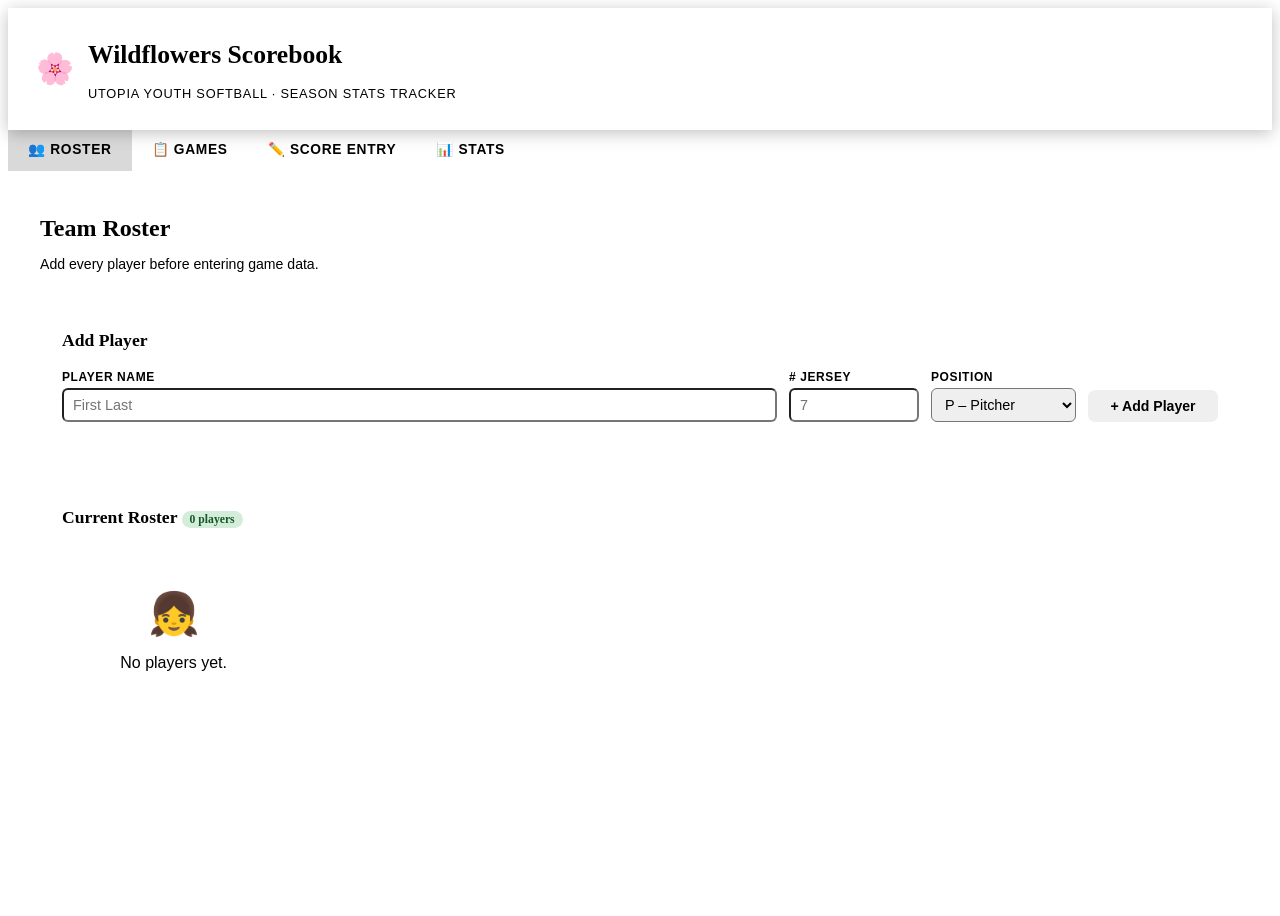
==== commit 338ad991: "Update print statement from 'Hello' to 'Goodbye'" ====
--- a/index.html
+++ b/index.html
@@ -6,396 +6,159 @@
 <meta name="viewport" content="width=device-width, initial-scale=1.0">
 <title>Wildflowers Scorebook</title>
 <style>
-  @import url('https://fonts.googleapis.com/css2?family=Playfair+Display:wght@700;900&family=Cabin:wght@400;500;600;700&display=swap');
+@import url('https://fonts.googleapis.com/css2?family=Playfair+Display:wght@700;900&family=Cabin:wght@400;500;600;700&display=swap');
 
 :root {
-–sage: #7a9e7e;
-–sage-dark: #5a7a5e;
-–clay: #c4764a;
-–clay-light: #e09370;
-–cream: #faf6ef;
-–cream-dark: #f0e9dc;
-–bark: #3d2e1e;
-–bark-light: #6b4f35;
-–gold: #d4a847;
-–sky: #8ab4c9;
-–red-accent: #c0392b;
-–green-accent: #27ae60;
-–text: #2c1e0f;
-–text-muted: #8a7060;
-–border: #d8cfc4;
-–white: #ffffff;
+–sage: #7a9e7e; –sage-dark: #5a7a5e;
+–clay: #c4764a; –clay-light: #e09370;
+–cream: #faf6ef; –cream-dark: #f0e9dc;
+–bark: #3d2e1e; –bark-light: #6b4f35;
+–gold: #d4a847; –sky: #8ab4c9;
+–red: #c0392b; –green: #27ae60;
+–text: #2c1e0f; –muted: #8a7060;
+–border: #d8cfc4; –white: #ffffff;
 –shadow: 0 2px 12px rgba(61,46,30,0.13);
 }
 
 - { box-sizing: border-box; margin: 0; padding: 0; }
-
-body {
-background: var(–cream);
-font-family: ‘Cabin’, sans-serif;
-color: var(–text);
-min-height: 100vh;
-}
-
-/* HEADER */
-header {
-background: var(–bark);
-color: var(–cream);
-padding: 18px 32px;
-display: flex;
-align-items: center;
-gap: 18px;
-box-shadow: 0 3px 16px rgba(0,0,0,0.25);
-}
-.header-logo { font-size: 2rem; }
-.header-title { flex: 1; }
-.header-title h1 {
-font-family: ‘Playfair Display’, serif;
-font-size: 1.7rem;
-color: var(–gold);
-line-height: 1.1;
-}
-.header-title p { font-size: 0.82rem; color: var(–cream-dark); letter-spacing: 0.06em; text-transform: uppercase; }
-
-/* NAV */
-nav {
-background: var(–bark-light);
-display: flex;
-gap: 0;
-overflow-x: auto;
-}
-nav button {
-background: none;
-border: none;
-color: var(–cream-dark);
-font-family: ‘Cabin’, sans-serif;
-font-size: 0.88rem;
-font-weight: 600;
-letter-spacing: 0.05em;
-text-transform: uppercase;
-padding: 12px 22px;
-cursor: pointer;
-border-bottom: 3px solid transparent;
-white-space: nowrap;
-transition: all 0.2s;
-}
+  body { background: var(–cream); font-family: ‘Cabin’, sans-serif; color: var(–text); min-height: 100vh; }
+
+header { background: var(–bark); color: var(–cream); padding: 16px 28px; display: flex; align-items: center; gap: 14px; box-shadow: 0 3px 16px rgba(0,0,0,0.25); }
+.header-logo { font-size: 1.9rem; }
+.header-title h1 { font-family: ‘Playfair Display’, serif; font-size: 1.6rem; color: var(–gold); line-height: 1.1; }
+.header-title p { font-size: 0.8rem; color: var(–cream-dark); letter-spacing: 0.06em; text-transform: uppercase; }
+
+nav { background: var(–bark-light); display: flex; overflow-x: auto; }
+nav button { background: none; border: none; color: var(–cream-dark); font-family: ‘Cabin’, sans-serif; font-size: 0.86rem; font-weight: 600; letter-spacing: 0.05em; text-transform: uppercase; padding: 11px 20px; cursor: pointer; border-bottom: 3px solid transparent; white-space: nowrap; transition: all 0.2s; }
 nav button:hover { background: rgba(255,255,255,0.07); color: var(–white); }
 nav button.active { color: var(–gold); border-bottom-color: var(–gold); background: rgba(0,0,0,0.15); }
 
-/* MAIN */
-main { max-width: 1100px; margin: 0 auto; padding: 28px 18px 60px; }
-
+main { max-width: 1200px; margin: 0 auto; padding: 24px 16px 60px; }
 .section { display: none; }
 .section.active { display: block; }
-
-h2 {
-font-family: ‘Playfair Display’, serif;
-font-size: 1.6rem;
-color: var(–bark);
-margin-bottom: 6px;
-}
-.section-subtitle { color: var(–text-muted); font-size: 0.9rem; margin-bottom: 22px; }
-
-/* CARDS */
-.card {
-background: var(–white);
-border: 1px solid var(–border);
-border-radius: 10px;
-padding: 22px 24px;
-margin-bottom: 20px;
-box-shadow: var(–shadow);
-}
-.card h3 {
-font-family: ‘Playfair Display’, serif;
-font-size: 1.15rem;
-color: var(–bark);
-margin-bottom: 14px;
-border-bottom: 2px solid var(–cream-dark);
-padding-bottom: 8px;
-}
-
-/* FORMS */
-.form-row { display: flex; gap: 14px; flex-wrap: wrap; margin-bottom: 12px; }
-.form-group { display: flex; flex-direction: column; gap: 5px; flex: 1; min-width: 140px; }
-.form-group label { font-size: 0.78rem; font-weight: 700; text-transform: uppercase; letter-spacing: 0.05em; color: var(–text-muted); }
-.form-group input, .form-group select, .form-group textarea {
-border: 1.5px solid var(–border);
-border-radius: 6px;
-padding: 8px 10px;
-font-family: ‘Cabin’, sans-serif;
-font-size: 0.92rem;
-color: var(–text);
-background: var(–cream);
-transition: border-color 0.2s;
-}
-.form-group input:focus, .form-group select:focus, .form-group textarea:focus {
-outline: none;
-border-color: var(–sage);
-background: var(–white);
-}
-
-/* BUTTONS */
-.btn {
-padding: 9px 20px;
-border-radius: 7px;
-border: none;
-font-family: ‘Cabin’, sans-serif;
-font-weight: 700;
-font-size: 0.9rem;
-cursor: pointer;
-transition: all 0.18s;
-letter-spacing: 0.03em;
-}
+h2 { font-family: ‘Playfair Display’, serif; font-size: 1.5rem; color: var(–bark); margin-bottom: 4px; }
+.sub { color: var(–muted); font-size: 0.88rem; margin-bottom: 20px; }
+
+.card { background: var(–white); border: 1px solid var(–border); border-radius: 10px; padding: 20px 22px; margin-bottom: 18px; box-shadow: var(–shadow); }
+.card h3 { font-family: ‘Playfair Display’, serif; font-size: 1.1rem; color: var(–bark); margin-bottom: 12px; border-bottom: 2px solid var(–cream-dark); padding-bottom: 7px; }
+
+.form-row { display: flex; gap: 12px; flex-wrap: wrap; margin-bottom: 10px; }
+.fg { display: flex; flex-direction: column; gap: 4px; flex: 1; min-width: 130px; }
+.fg label { font-size: 0.75rem; font-weight: 700; text-transform: uppercase; letter-spacing: 0.05em; color: var(–muted); }
+.fg input, .fg select { border: 1.5px solid var(–border); border-radius: 6px; padding: 7px 9px; font-family: ‘Cabin’, sans-serif; font-size: 0.9rem; color: var(–text); background: var(–cream); transition: border-color 0.2s; }
+.fg input:focus, .fg select:focus { outline: none; border-color: var(–sage); background: var(–white); }
+
+.btn { padding: 8px 18px; border-radius: 7px; border: none; font-family: ‘Cabin’, sans-serif; font-weight: 700; font-size: 0.88rem; cursor: pointer; transition: all 0.18s; }
 .btn-primary { background: var(–sage); color: var(–white); }
-.btn-primary:hover { background: var(–sage-dark); transform: translateY(-1px); box-shadow: 0 3px 10px rgba(90,122,94,0.35); }
+.btn-primary:hover { background: var(–sage-dark); transform: translateY(-1px); }
 .btn-clay { background: var(–clay); color: var(–white); }
 .btn-clay:hover { background: #a85f35; }
-.btn-bark { background: var(–bark); color: var(–cream); }
-.btn-bark:hover { background: #2a1e10; }
-.btn-sm { padding: 5px 12px; font-size: 0.8rem; }
+.btn-sm { padding: 5px 11px; font-size: 0.78rem; }
 .btn-danger { background: #e74c3c; color: white; }
-.btn-danger:hover { background: #c0392b; }
-.btn-outline {
-background: transparent;
-border: 2px solid var(–sage);
-color: var(–sage-dark);
-}
-.btn-outline:hover { background: var(–sage); color: white; }
-
-/* ROSTER GRID */
-.roster-grid { display: grid; grid-template-columns: repeat(auto-fill, minmax(200px, 1fr)); gap: 12px; }
-.player-chip {
-background: var(–cream-dark);
-border: 1.5px solid var(–border);
-border-radius: 8px;
-padding: 10px 14px;
-display: flex;
-align-items: center;
-justify-content: space-between;
-gap: 8px;
-}
-.player-chip .pname { font-weight: 700; font-size: 0.95rem; }
-.player-chip .pnum { font-size: 0.75rem; color: var(–text-muted); }
-
-/* GAME LIST */
-.game-list { display: flex; flex-direction: column; gap: 10px; }
-.game-item {
-background: var(–white);
-border: 1.5px solid var(–border);
-border-radius: 9px;
-padding: 14px 18px;
-display: flex;
-align-items: center;
-gap: 14px;
-cursor: pointer;
-transition: all 0.17s;
-box-shadow: var(–shadow);
-}
+.btn-danger:hover { background: var(–red); }
+.btn-save { background: var(–bark); color: var(–gold); font-size: 0.95rem; padding: 10px 26px; }
+.btn-save:hover { background: #2a1e10; }
+
+.roster-grid { display: grid; grid-template-columns: repeat(auto-fill, minmax(195px,1fr)); gap: 10px; }
+.player-chip { background: var(–cream-dark); border: 1.5px solid var(–border); border-radius: 8px; padding: 9px 13px; display: flex; align-items: center; justify-content: space-between; gap: 8px; }
+.pname { font-weight: 700; font-size: 0.93rem; }
+.pnum { font-size: 0.73rem; color: var(–muted); }
+
+.game-list { display: flex; flex-direction: column; gap: 8px; }
+.game-item { background: var(–white); border: 1.5px solid var(–border); border-radius: 9px; padding: 12px 16px; display: flex; align-items: center; gap: 12px; cursor: pointer; transition: all 0.17s; box-shadow: var(–shadow); }
 .game-item:hover { border-color: var(–sage); transform: translateX(3px); }
 .game-item.selected { border-color: var(–clay); background: #fff8f4; }
-.game-date { font-size: 0.78rem; font-weight: 700; color: var(–text-muted); min-width: 75px; text-align: center; text-transform: uppercase; }
-.game-vs { flex: 1; }
-.game-vs strong { font-size: 1rem; }
-.game-score { font-family: ‘Playfair Display’, serif; font-size: 1.1rem; font-weight: 700; color: var(–clay); }
-.game-result { font-size: 0.8rem; font-weight: 700; padding: 3px 9px; border-radius: 20px; }
+.gdate { font-size: 0.76rem; font-weight: 700; color: var(–muted); min-width: 72px; text-align: center; text-transform: uppercase; }
+.gvs { flex: 1; }
+.gvs strong { font-size: 0.97rem; }
+.gscore { font-family: ‘Playfair Display’, serif; font-size: 1.05rem; font-weight: 700; color: var(–clay); }
+.gresult { font-size: 0.78rem; font-weight: 700; padding: 2px 8px; border-radius: 20px; }
 .result-W { background: #d4edda; color: #155724; }
 .result-L { background: #f8d7da; color: #721c24; }
 .result-T { background: #fff3cd; color: #856404; }
-
-/* PA ENTRY TABLE */
-.pa-table-wrap { overflow-x: auto; }
-.pa-table { width: 100%; border-collapse: collapse; font-size: 0.88rem; }
-.pa-table th {
-background: var(–bark);
-color: var(–cream);
-padding: 8px 6px;
-text-align: center;
-font-size: 0.72rem;
-letter-spacing: 0.04em;
-text-transform: uppercase;
-white-space: nowrap;
-}
-.pa-table th:first-child { text-align: left; padding-left: 12px; }
-.pa-table td {
-border-bottom: 1px solid var(–border);
-padding: 5px 4px;
-text-align: center;
-vertical-align: middle;
-}
-.pa-table td:first-child { text-align: left; padding-left: 12px; font-weight: 600; white-space: nowrap; }
-.pa-table tr:nth-child(even) td { background: var(–cream); }
-.pa-table tr:hover td { background: #fff3e6; }
-.pa-table select, .pa-table input[type=“text”] {
-width: 100%;
-min-width: 72px;
-border: 1.5px solid var(–border);
-border-radius: 5px;
-padding: 4px 4px;
-font-size: 0.82rem;
-background: var(–white);
-font-family: ‘Cabin’, sans-serif;
-}
-.pa-table select:focus, .pa-table input[type=“text”]:focus {
-outline: none;
-border-color: var(–clay);
-}
-.innings-group th { border-left: 2px solid #8ab4c9; }
-.add-pa-btn {
-background: none;
-border: 1.5px dashed var(–sage);
-color: var(–sage-dark);
-border-radius: 5px;
-padding: 3px 8px;
-cursor: pointer;
-font-size: 0.78rem;
-font-weight: 700;
-}
-.add-pa-btn:hover { background: var(–sage); color: white; }
-.remove-pa-btn {
-background: none;
-border: none;
-color: #ccc;
-cursor: pointer;
-font-size: 0.85rem;
-padding: 2px 5px;
-border-radius: 3px;
-transition: color 0.15s;
-}
-.remove-pa-btn:hover { color: var(–red-accent); background: #fdecea; }
-
-/* STATS TABLE */
-.stats-table { width: 100%; border-collapse: collapse; font-size: 0.85rem; min-width: 700px; }
-.stats-table th {
-background: var(–bark);
-color: var(–cream);
-padding: 9px 8px;
-text-align: center;
-font-size: 0.72rem;
-letter-spacing: 0.05em;
-text-transform: uppercase;
-white-space: nowrap;
-cursor: pointer;
-user-select: none;
-}
+.empty-state { text-align: center; padding: 42px 20px; color: var(–muted); }
+.empty-state .ei { font-size: 2.6rem; margin-bottom: 10px; }
+
+/* ====== SCOREBOOK GRID ====== */
+.sb-wrap { overflow-x: auto; }
+.sb-grid { border-collapse: collapse; font-size: 0.82rem; min-width: 700px; }
+.sb-grid th { background: var(–bark); color: var(–cream); padding: 7px 5px; text-align: center; font-size: 0.7rem; letter-spacing: 0.04em; text-transform: uppercase; white-space: nowrap; border: 1px solid #5a3e25; }
+.sb-grid th.player-th { text-align: left; padding-left: 10px; min-width: 130px; }
+.sb-grid th.tot-th { background: #2a1e10; color: var(–gold); min-width: 36px; }
+.sb-grid td { border: 1px solid var(–border); vertical-align: middle; }
+.player-cell { padding: 4px 10px; min-width: 130px; background: var(–cream-dark); font-weight: 700; font-size: 0.85rem; white-space: nowrap; border-right: 2px solid var(–border); }
+.player-cell .ppos { font-size: 0.7rem; color: var(–muted); font-weight: 400; }
+.total-cell { text-align: center; font-weight: 700; font-size: 0.8rem; padding: 2px 4px; background: var(–cream-dark); min-width: 34px; }
+
+/* DIAMOND CELL */
+.inn-cell { width: 82px; min-width: 82px; height: 74px; padding: 3px; text-align: center; vertical-align: middle; position: relative; cursor: pointer; transition: background 0.15s; }
+.inn-cell:hover { background: #fff3e6; }
+.inn-cell.has-data { background: #fffbf4; }
+.dw { width: 74px; height: 68px; margin: 0 auto; position: relative; }
+.dw svg { position: absolute; top: 0; left: 0; width: 100%; height: 100%; }
+.dw .rl { position: absolute; font-size: 0.63rem; font-weight: 700; color: var(–bark); top: 0; left: 50%; transform: translateX(-50%); white-space: nowrap; z-index: 2; line-height: 1; }
+.dw .rbl { position: absolute; font-size: 0.58rem; color: var(–clay); bottom: 0; left: 50%; transform: translateX(-50%); white-space: nowrap; z-index: 2; line-height: 1; }
+
+/* MODAL */
+.modal-bg { display: none; position: fixed; inset: 0; background: rgba(30,20,10,0.58); z-index: 100; align-items: center; justify-content: center; }
+.modal-bg.open { display: flex; }
+.modal { background: var(–white); border-radius: 14px; padding: 22px; max-width: 430px; width: 96%; box-shadow: 0 8px 40px rgba(0,0,0,0.3); max-height: 93vh; overflow-y: auto; }
+.modal h3 { font-family: ‘Playfair Display’, serif; font-size: 1.1rem; color: var(–bark); margin-bottom: 12px; }
+.ms { margin-bottom: 12px; }
+.ms label { display: block; font-size: 0.73rem; font-weight: 700; text-transform: uppercase; letter-spacing: 0.05em; color: var(–muted); margin-bottom: 5px; }
+
+.og { display: grid; grid-template-columns: repeat(4,1fr); gap: 5px; }
+.ob { padding: 6px 3px; border-radius: 6px; border: 2px solid var(–border); background: var(–cream); font-family: ‘Cabin’,sans-serif; font-size: 0.76rem; font-weight: 700; cursor: pointer; text-align: center; transition: all 0.15s; color: var(–text); line-height: 1.2; }
+.ob:hover { border-color: var(–clay); background: #fff3e6; }
+.ob.sel { background: var(–clay); border-color: var(–clay); color: white; }
+.ob.hit { border-color: var(–sage); }
+.ob.hit.sel { background: var(–sage); border-color: var(–sage); }
+.ob.walk { border-color: var(–sky); }
+.ob.walk.sel { background: var(–sky); border-color: var(–sky); color: var(–bark); }
+.ob.out { border-color: #e0b0a0; }
+.ob.out.sel { background: var(–red); border-color: var(–red); color: white; }
+
+.base-row { display: flex; gap: 6px; flex-wrap: wrap; }
+.bt { padding: 5px 9px; border-radius: 5px; border: 2px solid var(–border); background: var(–cream); font-size: 0.76rem; font-weight: 700; cursor: pointer; transition: all 0.15s; }
+.bt.on { background: #f5c842; border-color: #c9960a; color: var(–bark); }
+.bt.scored { background: #4caf50; border-color: #2e7d32; color: white; }
+
+.mi { border: 1.5px solid var(–border); border-radius: 5px; padding: 5px 8px; font-family: ‘Cabin’,sans-serif; font-size: 0.88rem; width: 100%; background: var(–cream); }
+.mi:focus { outline: none; border-color: var(–clay); }
+.modal-actions { display: flex; gap: 8px; justify-content: flex-end; margin-top: 14px; }
+
+/* STATS */
+.inner-tabs { display: flex; gap: 6px; margin-bottom: 16px; flex-wrap: wrap; }
+.inner-tab { padding: 6px 15px; border-radius: 20px; border: 2px solid var(–border); background: var(–white); font-family: ‘Cabin’,sans-serif; font-size: 0.81rem; font-weight: 700; cursor: pointer; color: var(–muted); transition: all 0.17s; }
+.inner-tab:hover { border-color: var(–sage); color: var(–sage-dark); }
+.inner-tab.active { background: var(–clay); border-color: var(–clay); color: white; }
+
+.stats-table { width: 100%; border-collapse: collapse; font-size: 0.84rem; min-width: 680px; }
+.stats-table th { background: var(–bark); color: var(–cream); padding: 8px 7px; text-align: center; font-size: 0.7rem; letter-spacing: 0.05em; text-transform: uppercase; white-space: nowrap; cursor: pointer; user-select: none; }
 .stats-table th:hover { background: var(–bark-light); }
-.stats-table th:first-child { text-align: left; padding-left: 14px; }
-.stats-table td {
-border-bottom: 1px solid var(–border);
-padding: 8px 8px;
-text-align: center;
-white-space: nowrap;
-}
-.stats-table td:first-child { text-align: left; padding-left: 14px; font-weight: 700; }
+.stats-table th:first-child { text-align: left; padding-left: 13px; }
+.stats-table td { border-bottom: 1px solid var(–border); padding: 7px; text-align: center; white-space: nowrap; }
+.stats-table td:first-child { text-align: left; padding-left: 13px; font-weight: 700; }
 .stats-table tr:nth-child(even) td { background: var(–cream); }
 .stats-table tr:hover td { background: #fff3e6; }
-.stats-table tfoot td {
-background: var(–cream-dark);
-font-weight: 700;
-border-top: 2px solid var(–border);
-}
-.stat-hi { color: var(–green-accent); font-weight: 700; }
-.stat-lo { color: var(–red-accent); }
+.stats-table tfoot td { background: var(–cream-dark); font-weight: 700; border-top: 2px solid var(–border); }
+.stat-hi { color: var(–green); font-weight: 700; }
 .avg-cell { font-weight: 700; color: var(–clay); }
-
-/* BADGES */
-.badge { font-size: 0.75rem; font-weight: 700; padding: 2px 8px; border-radius: 12px; display: inline-block; }
-.badge-gold { background: #fef3cd; color: #856404; }
+.sa { margin-left: 3px; opacity: 0.5; font-size: 0.68rem; }
+.sa.active { opacity: 1; color: var(–gold); }
+
+.badge { font-size: 0.73rem; font-weight: 700; padding: 2px 8px; border-radius: 12px; display: inline-block; }
 .badge-sage { background: #d4edda; color: #155724; }
 
-/* TABS within a section */
-.inner-tabs { display: flex; gap: 6px; margin-bottom: 18px; flex-wrap: wrap; }
-.inner-tab {
-padding: 7px 16px;
-border-radius: 20px;
-border: 2px solid var(–border);
-background: var(–white);
-font-family: ‘Cabin’, sans-serif;
-font-size: 0.83rem;
-font-weight: 700;
-cursor: pointer;
-color: var(–text-muted);
-transition: all 0.17s;
-}
-.inner-tab:hover { border-color: var(–sage); color: var(–sage-dark); }
-.inner-tab.active { background: var(–clay); border-color: var(–clay); color: white; }
-
-/* GAME HEADER INFO */
-.game-header-info {
-display: flex;
-gap: 18px;
-flex-wrap: wrap;
-align-items: center;
-margin-bottom: 18px;
-padding: 14px 18px;
-background: var(–bark);
-border-radius: 9px;
-color: var(–cream);
-}
-.game-header-info .gh-vs { font-family: ‘Playfair Display’, serif; font-size: 1.25rem; color: var(–gold); }
-.game-header-info .gh-meta { font-size: 0.82rem; color: var(–cream-dark); }
-.game-header-info .gh-score { font-family: ‘Playfair Display’, serif; font-size: 1.4rem; font-weight: 900; color: var(–clay-light); }
-
-/* RESULT BADGE */
-.score-input-group { display: flex; gap: 10px; align-items: center; }
-.score-sep { font-family: ‘Playfair Display’, serif; font-size: 1.5rem; color: var(–text-muted); }
-
-/* EMPTY STATE */
-.empty-state { text-align: center; padding: 48px 20px; color: var(–text-muted); }
-.empty-state .es-icon { font-size: 3rem; margin-bottom: 12px; }
-.empty-state p { font-size: 1rem; }
-
-/* RESPONSIVE */
-@media (max-width: 600px) {
-header { padding: 14px 14px; }
-main { padding: 16px 8px 50px; }
-.form-row { gap: 8px; }
-}
-
-/* TOOLTIP */
-[data-tip] { position: relative; }
-[data-tip]:hover::after {
-content: attr(data-tip);
-position: absolute;
-bottom: 110%;
-left: 50%;
-transform: translateX(-50%);
-background: var(–bark);
-color: var(–cream);
-font-size: 0.72rem;
-white-space: nowrap;
-padding: 4px 8px;
-border-radius: 4px;
-z-index: 10;
-pointer-events: none;
-}
-
-/* FLASH */
-.flash {
-position: fixed;
-bottom: 24px;
-right: 24px;
-background: var(–sage-dark);
-color: white;
-padding: 12px 22px;
-border-radius: 8px;
-font-weight: 700;
-font-size: 0.9rem;
-box-shadow: 0 4px 18px rgba(0,0,0,0.22);
-z-index: 999;
-opacity: 0;
-transform: translateY(10px);
-transition: opacity 0.3s, transform 0.3s;
-}
+.flash { position: fixed; bottom: 22px; right: 22px; background: var(–sage-dark); color: white; padding: 11px 20px; border-radius: 8px; font-weight: 700; font-size: 0.88rem; box-shadow: 0 4px 18px rgba(0,0,0,0.22); z-index: 999; opacity: 0; transform: translateY(10px); transition: opacity 0.3s, transform 0.3s; pointer-events: none; }
 .flash.show { opacity: 1; transform: translateY(0); }
 
-.sort-arrow { margin-left: 4px; opacity: 0.5; font-size: 0.7rem; }
-.sort-arrow.active { opacity: 1; color: var(–gold); }
-
-/* print */
-@media print {
-nav, header .header-logo, .btn { display: none; }
-.section { display: block !important; }
-}
+.game-header-bar { display: flex; gap: 16px; flex-wrap: wrap; align-items: center; margin-bottom: 16px; padding: 13px 18px; background: var(–bark); border-radius: 9px; color: var(–cream); }
+.ghb-vs { font-family: ‘Playfair Display’, serif; font-size: 1.2rem; color: var(–gold); }
+.ghb-meta { font-size: 0.8rem; color: var(–cream-dark); }
+.ghb-score { font-family: ‘Playfair Display’, serif; font-size: 1.35rem; font-weight: 900; color: var(–clay-light); }
+
+@media (max-width:600px) { header { padding:12px 14px; } main { padding:14px 8px 50px; } }
 </style>
 
 </head>
@@ -418,721 +181,612 @@
 
 <main>
 
-  <!-- ROSTER SECTION -->
-
-  <div id="sec-roster" class="section active">
-    <h2>Team Roster</h2>
-    <p class="section-subtitle">Add players before entering game data.</p>
-
-```
-<div class="card">
-  <h3>Add Player</h3>
-  <div class="form-row">
-    <div class="form-group">
-      <label>Player Name</label>
-      <input type="text" id="p-name" placeholder="First Last" />
-    </div>
-    <div class="form-group" style="max-width:90px">
-      <label># Jersey</label>
-      <input type="text" id="p-num" placeholder="e.g. 7" />
-    </div>
-    <div class="form-group" style="max-width:140px">
-      <label>Primary Position</label>
-      <select id="p-pos">
-        <option value="P">P – Pitcher</option>
-        <option value="C">C – Catcher</option>
-        <option value="1B">1B</option>
-        <option value="2B">2B</option>
-        <option value="3B">3B</option>
-        <option value="SS">SS</option>
-        <option value="LF">LF</option>
-        <option value="CF">CF</option>
-        <option value="RF">RF</option>
-        <option value="DP/FLEX">DP/FLEX</option>
-      </select>
-    </div>
-    <div class="form-group" style="justify-content:flex-end; flex: none;">
-      <label>&nbsp;</label>
-      <button class="btn btn-primary" onclick="addPlayer()">+ Add Player</button>
-    </div>
+<!-- ROSTER -->
+
+<div id="sec-roster" class="section active">
+  <h2>Team Roster</h2><p class="sub">Add every player before entering game data.</p>
+  <div class="card">
+    <h3>Add Player</h3>
+    <div class="form-row">
+      <div class="fg"><label>Player Name</label><input type="text" id="p-name" placeholder="First Last" /></div>
+      <div class="fg" style="max-width:80px"><label># Jersey</label><input type="text" id="p-num" placeholder="7" /></div>
+      <div class="fg" style="max-width:145px"><label>Position</label>
+        <select id="p-pos"><option value="P">P – Pitcher</option><option value="C">C – Catcher</option><option value="1B">1B</option><option value="2B">2B</option><option value="3B">3B</option><option value="SS">SS</option><option value="LF">LF</option><option value="CF">CF</option><option value="RF">RF</option><option value="DP/FLEX">DP/FLEX</option><option value="UT">Utility</option></select>
+      </div>
+      <div class="fg" style="justify-content:flex-end;flex:none"><label>&nbsp;</label><button class="btn btn-primary" onclick="addPlayer()">+ Add Player</button></div>
+    </div>
+  </div>
+  <div class="card">
+    <h3>Current Roster <span id="roster-count" class="badge badge-sage">0 players</span></h3>
+    <div id="roster-grid" class="roster-grid"><div class="empty-state"><div class="ei">👧</div><p>No players yet.</p></div></div>
   </div>
 </div>
 
-<div class="card">
-  <h3>Current Roster <span id="roster-count" class="badge badge-sage">0 players</span></h3>
-  <div id="roster-grid" class="roster-grid">
-    <div class="empty-state">
-      <div class="es-icon">👧</div>
-      <p>No players yet. Add some above!</p>
-    </div>
-  </div>
+<!-- GAMES -->
+
+<div id="sec-games" class="section">
+  <h2>Games</h2><p class="sub">Add each game to the schedule.</p>
+  <div class="card">
+    <h3>Add Game</h3>
+    <div class="form-row">
+      <div class="fg" style="max-width:150px"><label>Date</label><input type="date" id="g-date" /></div>
+      <div class="fg"><label>Opponent</label><input type="text" id="g-opp" placeholder="Opponent team name" /></div>
+      <div class="fg" style="max-width:110px"><label>Location</label><select id="g-loc"><option>Home</option><option>Away</option><option>Neutral</option></select></div>
+    </div>
+    <div class="form-row">
+      <div class="fg" style="max-width:90px"><label>Our Score</label><input type="number" id="g-us" min="0" placeholder="0" /></div>
+      <div class="fg" style="max-width:90px"><label>Opp Score</label><input type="number" id="g-them" min="0" placeholder="0" /></div>
+      <div class="fg"><label>Notes</label><input type="text" id="g-notes" placeholder="Field, tournament, etc." /></div>
+      <div class="fg" style="justify-content:flex-end;flex:none"><label>&nbsp;</label><button class="btn btn-primary" onclick="addGame()">+ Add Game</button></div>
+    </div>
+  </div>
+  <div class="card"><h3>Season Games</h3><div id="game-list" class="game-list"><div class="empty-state"><div class="ei">📋</div><p>No games yet.</p></div></div></div>
 </div>
-```
-
-  </div>
-
-  <!-- GAMES SECTION -->
-
-  <div id="sec-games" class="section">
-    <h2>Games</h2>
-    <p class="section-subtitle">Add each game and track results.</p>
-
-```
-<div class="card">
-  <h3>Add Game</h3>
-  <div class="form-row">
-    <div class="form-group" style="max-width:150px">
-      <label>Date</label>
-      <input type="date" id="g-date" />
-    </div>
-    <div class="form-group">
-      <label>Opponent</label>
-      <input type="text" id="g-opp" placeholder="Opponent team name" />
-    </div>
-    <div class="form-group" style="max-width:110px">
-      <label>Location</label>
-      <select id="g-loc">
-        <option value="Home">Home</option>
-        <option value="Away">Away</option>
-        <option value="Neutral">Neutral</option>
-      </select>
-    </div>
-  </div>
-  <div class="form-row">
-    <div class="form-group score-input-group" style="flex: none; gap: 8px; align-items: flex-end;">
-      <div class="form-group" style="max-width:90px">
-        <label>Our Score</label>
-        <input type="number" id="g-score-us" min="0" placeholder="0" />
+
+<!-- SCORE ENTRY -->
+
+<div id="sec-entry" class="section">
+  <h2>Score Entry</h2><p class="sub">Select a game, then click any diamond cell to record a plate appearance.</p>
+  <div class="card" style="margin-bottom:14px">
+    <h3>Select Game</h3>
+    <div id="entry-game-list" class="game-list"><div class="empty-state"><div class="ei">📋</div><p>Add games first.</p></div></div>
+  </div>
+  <div id="entry-panel" style="display:none">
+    <div id="entry-header" class="game-header-bar"></div>
+    <div class="card">
+      <div style="display:flex;align-items:center;justify-content:space-between;flex-wrap:wrap;gap:10px;margin-bottom:14px">
+        <h3 style="margin:0;border:none;padding:0">Scorebook Grid</h3>
+        <div style="display:flex;gap:8px;align-items:center;flex-wrap:wrap">
+          <label style="font-size:0.78rem;font-weight:700;color:var(--muted)">Innings:</label>
+          <select id="inning-count" onchange="renderScorebook()" style="padding:5px 8px;border-radius:6px;border:1.5px solid var(--border);font-family:'Cabin',sans-serif">
+            <option value="6">6</option><option value="7" selected>7</option><option value="9">9</option>
+          </select>
+          <button class="btn btn-save" onclick="saveAll()">💾 Save</button>
+        </div>
       </div>
-      <div style="padding-bottom:9px; color:var(--text-muted); font-size:1.2rem;">–</div>
-      <div class="form-group" style="max-width:90px">
-        <label>Opp Score</label>
-        <input type="number" id="g-score-them" min="0" placeholder="0" />
+      <div style="display:flex;gap:14px;flex-wrap:wrap;margin-bottom:12px;font-size:0.74rem;color:var(--muted);align-items:center">
+        <span><span style="display:inline-block;width:11px;height:11px;background:#f5c842;border:1px solid #c9960a;border-radius:2px;vertical-align:middle;margin-right:3px"></span>On base</span>
+        <span><span style="display:inline-block;width:11px;height:11px;background:#4caf50;border:1px solid #2e7d32;border-radius:2px;vertical-align:middle;margin-right:3px"></span>Scored</span>
+        <span><span style="color:var(--red);font-weight:900;margin-right:3px">✕</span>Out</span>
+        <span style="color:var(--clay)">· Click any cell to enter / edit</span>
       </div>
-    </div>
-    <div class="form-group" style="max-width:140px">
-      <label>Field / Notes</label>
-      <input type="text" id="g-notes" placeholder="Optional" />
-    </div>
-    <div class="form-group" style="justify-content:flex-end; flex:none;">
-      <label>&nbsp;</label>
-      <button class="btn btn-primary" onclick="addGame()">+ Add Game</button>
+      <div class="sb-wrap"><table class="sb-grid" id="sb-table"></table></div>
     </div>
   </div>
 </div>
 
-<div class="card">
-  <h3>Season Games</h3>
-  <div id="game-list" class="game-list">
-    <div class="empty-state">
-      <div class="es-icon">📋</div>
-      <p>No games yet. Add one above!</p>
+<!-- STATS -->
+
+<div id="sec-stats" class="section">
+  <h2>Season Statistics</h2><p class="sub">Click column headers to sort. Auto-calculated from scorebook entries.</p>
+  <div class="inner-tabs">
+    <button class="inner-tab active" onclick="showStatTab('season')">🌸 Season Totals</button>
+    <button class="inner-tab" onclick="showStatTab('pergame')">📅 Per-Game Log</button>
+  </div>
+  <div id="stat-season">
+    <div style="margin-bottom:14px"><select id="stats-game-filter" onchange="renderStats()" style="padding:7px 10px;border-radius:6px;border:1.5px solid var(--border);font-family:'Cabin',sans-serif"><option value="all">All Games (Season)</option></select></div>
+    <div class="card" style="overflow-x:auto">
+      <h3>Batting Statistics</h3>
+      <table class="stats-table">
+        <thead><tr>
+          <th onclick="sortStats('name')">Player <span class="sa" id="sa-name"></span></th>
+          <th onclick="sortStats('G')">G <span class="sa" id="sa-G"></span></th>
+          <th onclick="sortStats('PA')">PA <span class="sa" id="sa-PA"></span></th>
+          <th onclick="sortStats('AB')">AB <span class="sa" id="sa-AB"></span></th>
+          <th onclick="sortStats('H')">H <span class="sa" id="sa-H"></span></th>
+          <th onclick="sortStats('1B')">1B <span class="sa" id="sa-1B"></span></th>
+          <th onclick="sortStats('2B')">2B <span class="sa" id="sa-2B"></span></th>
+          <th onclick="sortStats('3B')">3B <span class="sa" id="sa-3B"></span></th>
+          <th onclick="sortStats('HR')">HR <span class="sa" id="sa-HR"></span></th>
+          <th onclick="sortStats('RBI')">RBI <span class="sa" id="sa-RBI"></span></th>
+          <th onclick="sortStats('R')">R <span class="sa" id="sa-R"></span></th>
+          <th onclick="sortStats('BB')">BB <span class="sa" id="sa-BB"></span></th>
+          <th onclick="sortStats('K')">K <span class="sa" id="sa-K"></span></th>
+          <th onclick="sortStats('SB')">SB <span class="sa" id="sa-SB"></span></th>
+          <th onclick="sortStats('AVG')">AVG <span class="sa" id="sa-AVG"></span></th>
+          <th onclick="sortStats('OBP')">OBP <span class="sa" id="sa-OBP"></span></th>
+          <th onclick="sortStats('SLG')">SLG <span class="sa" id="sa-SLG"></span></th>
+          <th onclick="sortStats('OPS')">OPS <span class="sa" id="sa-OPS"></span></th>
+        </tr></thead>
+        <tbody id="stats-tbody"></tbody>
+        <tfoot id="stats-tfoot"></tfoot>
+      </table>
+    </div>
+  </div>
+  <div id="stat-pergame" style="display:none">
+    <div style="display:flex;gap:10px;margin-bottom:14px;flex-wrap:wrap">
+      <select id="pg-player" onchange="renderPerGame()" style="padding:7px 10px;border-radius:6px;border:1.5px solid var(--border);font-family:'Cabin',sans-serif"><option value="all">All Players</option></select>
+      <select id="pg-game" onchange="renderPerGame()" style="padding:7px 10px;border-radius:6px;border:1.5px solid var(--border);font-family:'Cabin',sans-serif"><option value="all">All Games</option></select>
+    </div>
+    <div class="card" style="overflow-x:auto">
+      <h3>Per-Game Batting Log</h3>
+      <table class="stats-table">
+        <thead><tr><th>Player</th><th>Date</th><th>Opponent</th><th>AB</th><th>H</th><th>2B</th><th>3B</th><th>HR</th><th>RBI</th><th>R</th><th>BB</th><th>K</th><th>SB</th><th>AVG</th></tr></thead>
+        <tbody id="pg-tbody"></tbody>
+      </table>
     </div>
   </div>
 </div>
-```
-
-  </div>
-
-  <!-- SCORE ENTRY SECTION -->
-
-  <div id="sec-entry" class="section">
-    <h2>Score Entry</h2>
-    <p class="section-subtitle">Select a game, then enter each player's plate appearances by inning.</p>
-
-```
-<div class="card" style="margin-bottom:14px">
-  <h3>Select Game</h3>
-  <div id="entry-game-list" class="game-list">
-    <div class="empty-state"><div class="es-icon">📋</div><p>Add games first.</p></div>
+
+</main>
+
+<!-- AT-BAT MODAL -->
+
+<div class="modal-bg" id="modal-bg" onclick="closeModalBg(event)">
+  <div class="modal">
+    <h3 id="modal-title">Plate Appearance</h3>
+    <div class="ms">
+      <label>Outcome — tap to select</label>
+      <div class="og" id="outcome-grid"></div>
+    </div>
+    <div class="ms">
+      <label>Base path <span style="font-weight:400;font-size:0.75rem;color:var(--muted)">tap: empty → on base (yellow) → scored (green)</span></label>
+      <div class="base-row" id="base-toggles"></div>
+    </div>
+    <div style="display:grid;grid-template-columns:1fr 1fr 1fr;gap:8px;margin-bottom:10px">
+      <div><label style="font-size:0.72rem;font-weight:700;text-transform:uppercase;color:var(--muted);display:block;margin-bottom:4px">RBI</label><input class="mi" type="number" id="m-rbi" min="0" max="4" placeholder="0" /></div>
+      <div><label style="font-size:0.72rem;font-weight:700;text-transform:uppercase;color:var(--muted);display:block;margin-bottom:4px">SB</label><input class="mi" type="number" id="m-sb" min="0" placeholder="0" /></div>
+      <div><label style="font-size:0.72rem;font-weight:700;text-transform:uppercase;color:var(--muted);display:block;margin-bottom:4px">CS</label><input class="mi" type="number" id="m-cs" min="0" placeholder="0" /></div>
+    </div>
+    <div class="ms"><label>Notes</label><input class="mi" type="text" id="m-notes" placeholder="Hard hit, bunt, etc." /></div>
+    <div class="modal-actions">
+      <button class="btn btn-danger btn-sm" onclick="clearAB()">Clear AB</button>
+      <button class="btn btn-sm" onclick="closeModal()" style="background:var(--cream-dark);color:var(--bark)">Cancel</button>
+      <button class="btn btn-clay" onclick="saveAB()">✓ Save AB</button>
+    </div>
   </div>
 </div>
 
-<div id="entry-panel" style="display:none">
-  <div id="entry-game-header" class="game-header-info"></div>
-
-  <div class="card">
-    <h3>Plate Appearances</h3>
-    <p style="font-size:0.82rem; color:var(--text-muted); margin-bottom:14px;">
-      Add a PA row for each at-bat. Outcome codes: <strong>1B 2B 3B HR BB HBP K KL FC E SF SH CI GDP</strong> — add RBI, SB, CS, Runs in the extra columns.
-    </p>
-    <div class="pa-table-wrap">
-      <table class="pa-table" id="pa-table">
-        <thead>
-          <tr>
-            <th>Player</th>
-            <th data-tip="Inning">Inn</th>
-            <th data-tip="Batting Order">BO</th>
-            <th data-tip="Outcome">Result</th>
-            <th data-tip="RBI">RBI</th>
-            <th data-tip="Stolen Base">SB</th>
-            <th data-tip="Caught Stealing">CS</th>
-            <th data-tip="Run Scored">R</th>
-            <th data-tip="Notes / Base running">Notes</th>
-            <th></th>
-          </tr>
-        </thead>
-        <tbody id="pa-tbody"></tbody>
-      </table>
-    </div>
-    <div style="margin-top:14px; display:flex; gap:10px; flex-wrap:wrap; align-items:center;">
-      <select id="add-pa-player" style="padding:8px 10px; border-radius:6px; border:1.5px solid var(--border); font-family:'Cabin',sans-serif;">
-        <option value="">— Select Player —</option>
-      </select>
-      <button class="btn btn-clay" onclick="addPARow()">+ Add PA Row</button>
-      <button class="btn btn-primary" onclick="saveEntry()" style="margin-left:auto">💾 Save Game Data</button>
-    </div>
-  </div>
-</div>
-```
-
-  </div>
-
-  <!-- STATS SECTION -->
-
-  <div id="sec-stats" class="section">
-    <h2>Season Statistics</h2>
-    <p class="section-subtitle">Click column headers to sort. All stats auto-calculate from scorebook entries.</p>
-
-```
-<div class="inner-tabs">
-  <button class="inner-tab active" onclick="showStatTab('season')">🌸 Season Totals</button>
-  <button class="inner-tab" onclick="showStatTab('pergame')">📅 Per-Game Log</button>
-</div>
-
-<div id="stat-season">
-  <div style="display:flex; gap:10px; margin-bottom:16px; flex-wrap:wrap; align-items:center;">
-    <select id="stats-game-filter" onchange="renderStats()">
-      <option value="all">All Games (Season)</option>
-    </select>
-  </div>
-  <div class="card" style="overflow-x:auto">
-    <h3>Batting Statistics</h3>
-    <table class="stats-table" id="stats-table">
-      <thead>
-        <tr>
-          <th onclick="sortStats('name')"># Name <span class="sort-arrow" id="sa-name"></span></th>
-          <th onclick="sortStats('G')" data-tip="Games played">G <span class="sort-arrow" id="sa-G"></span></th>
-          <th onclick="sortStats('PA')" data-tip="Plate appearances">PA <span class="sort-arrow" id="sa-PA"></span></th>
-          <th onclick="sortStats('AB')" data-tip="At-bats">AB <span class="sort-arrow" id="sa-AB"></span></th>
-          <th onclick="sortStats('H')" data-tip="Hits">H <span class="sort-arrow" id="sa-H"></span></th>
-          <th onclick="sortStats('1B')" data-tip="Singles">1B <span class="sort-arrow" id="sa-1B"></span></th>
-          <th onclick="sortStats('2B')" data-tip="Doubles">2B <span class="sort-arrow" id="sa-2B"></span></th>
-          <th onclick="sortStats('3B')" data-tip="Triples">3B <span class="sort-arrow" id="sa-3B"></span></th>
-          <th onclick="sortStats('HR')" data-tip="Home runs">HR <span class="sort-arrow" id="sa-HR"></span></th>
-          <th onclick="sortStats('RBI')" data-tip="Runs batted in">RBI <span class="sort-arrow" id="sa-RBI"></span></th>
-          <th onclick="sortStats('R')" data-tip="Runs scored">R <span class="sort-arrow" id="sa-R"></span></th>
-          <th onclick="sortStats('BB')" data-tip="Walks">BB <span class="sort-arrow" id="sa-BB"></span></th>
-          <th onclick="sortStats('K')" data-tip="Strikeouts">K <span class="sort-arrow" id="sa-K"></span></th>
-          <th onclick="sortStats('SB')" data-tip="Stolen bases">SB <span class="sort-arrow" id="sa-SB"></span></th>
-          <th onclick="sortStats('AVG')" data-tip="Batting average">AVG <span class="sort-arrow" id="sa-AVG"></span></th>
-          <th onclick="sortStats('OBP')" data-tip="On-base percentage">OBP <span class="sort-arrow" id="sa-OBP"></span></th>
-          <th onclick="sortStats('SLG')" data-tip="Slugging percentage">SLG <span class="sort-arrow" id="sa-SLG"></span></th>
-          <th onclick="sortStats('OPS')" data-tip="OPS">OPS <span class="sort-arrow" id="sa-OPS"></span></th>
-        </tr>
-      </thead>
-      <tbody id="stats-tbody"></tbody>
-      <tfoot id="stats-tfoot"></tfoot>
-    </table>
-  </div>
-</div>
-
-<div id="stat-pergame" style="display:none">
-  <div style="display:flex; gap:10px; margin-bottom:16px; flex-wrap:wrap; align-items:center;">
-    <select id="pergame-player-filter" onchange="renderPerGame()">
-      <option value="all">All Players</option>
-    </select>
-    <select id="pergame-game-filter" onchange="renderPerGame()">
-      <option value="all">All Games</option>
-    </select>
-  </div>
-  <div class="card" style="overflow-x:auto">
-    <h3>Per-Game Batting Log</h3>
-    <table class="stats-table" id="pergame-table">
-      <thead>
-        <tr>
-          <th>Player</th>
-          <th>Date</th>
-          <th>Opponent</th>
-          <th>AB</th>
-          <th>H</th>
-          <th>2B</th>
-          <th>3B</th>
-          <th>HR</th>
-          <th>RBI</th>
-          <th>R</th>
-          <th>BB</th>
-          <th>K</th>
-          <th>SB</th>
-          <th>AVG</th>
-        </tr>
-      </thead>
-      <tbody id="pergame-tbody"></tbody>
-    </table>
-  </div>
-</div>
-```
-
-  </div>
-
-</main>
-
 <div class="flash" id="flash"></div>
 
 <script>
-// ===================== DATA =====================
-let data = JSON.parse(localStorage.getItem('wf-scorebook') || '{"players":[],"games":[],"entries":{}}');
-
-function save() {
-  localStorage.setItem('wf-scorebook', JSON.stringify(data));
-}
-
-function flash(msg, color='var(--sage-dark)') {
+// ── DATA ──────────────────────────────────────────────────────
+// All game IDs stored and used as STRINGS to prevent type-mismatch bugs.
+const STORE_KEY = 'wf-sb3';
+
+function loadData() {
+  try {
+    const raw = localStorage.getItem(STORE_KEY);
+    if (!raw) return {players:[],games:[],entries:{}};
+    return JSON.parse(raw);
+  } catch(e) { return {players:[],games:[],entries:{}}; }
+}
+
+let D = loadData();
+
+function persist() {
+  try {
+    localStorage.setItem(STORE_KEY, JSON.stringify(D));
+    return true;
+  } catch(e) { return false; }
+}
+
+function sid(id) { return String(id); }   // always stringify IDs
+
+function flash(msg, color) {
   const el = document.getElementById('flash');
   el.textContent = msg;
-  el.style.background = color;
+  el.style.background = color || 'var(--sage-dark)';
   el.classList.add('show');
-  setTimeout(() => el.classList.remove('show'), 2500);
-}
-
-// ===================== NAV =====================
+  clearTimeout(el._t);
+  el._t = setTimeout(()=>el.classList.remove('show'), 2600);
+}
+
+// ── NAV ───────────────────────────────────────────────────────
 function showSection(id) {
-  document.querySelectorAll('.section').forEach(s => s.classList.remove('active'));
-  document.querySelectorAll('nav button').forEach(b => b.classList.remove('active'));
-  document.getElementById('sec-' + id).classList.add('active');
+  document.querySelectorAll('.section').forEach(s=>s.classList.remove('active'));
+  document.querySelectorAll('nav button').forEach(b=>b.classList.remove('active'));
+  document.getElementById('sec-'+id).classList.add('active');
   document.querySelector(`nav button[onclick="showSection('${id}')"]`).classList.add('active');
-  if (id === 'stats') { populateStatsFilters(); renderStats(); }
-  if (id === 'entry') { renderEntryGameList(); }
-  if (id === 'games') { renderGameList(); }
-}
-
-function showStatTab(id) {
-  document.getElementById('stat-season').style.display = id === 'season' ? '' : 'none';
-  document.getElementById('stat-pergame').style.display = id === 'pergame' ? '' : 'none';
-  document.querySelectorAll('.inner-tab').forEach((t,i) => {
-    t.classList.toggle('active', (i===0 && id==='season') || (i===1 && id==='pergame'));
-  });
-  if (id === 'pergame') { populatePerGameFilters(); renderPerGame(); }
-}
-
-// ===================== ROSTER =====================
+  if (id==='stats') { populateStatsFilters(); renderStats(); }
+  if (id==='entry') renderEntryGameList();
+  if (id==='games') renderGameList();
+}
+
+// ── ROSTER ────────────────────────────────────────────────────
 function addPlayer() {
   const name = document.getElementById('p-name').value.trim();
-  const num = document.getElementById('p-num').value.trim();
-  const pos = document.getElementById('p-pos').value;
-  if (!name) { flash('Enter a player name.', '#c0392b'); return; }
-  data.players.push({ id: Date.now(), name, num, pos });
-  save();
-  renderRoster();
-  document.getElementById('p-name').value = '';
-  document.getElementById('p-num').value = '';
-  flash(`${name} added to roster!`);
-}
-
+  const num  = document.getElementById('p-num').value.trim();
+  const pos  = document.getElementById('p-pos').value;
+  if (!name) { flash('Enter a player name.','#c0392b'); return; }
+  D.players.push({id:Date.now(), name, num, pos});
+  persist(); renderRoster();
+  document.getElementById('p-name').value='';
+  document.getElementById('p-num').value='';
+  flash(name+' added!');
+}
 function removePlayer(id) {
   if (!confirm('Remove this player?')) return;
-  data.players = data.players.filter(p => p.id !== id);
-  save();
-  renderRoster();
-}
-
+  D.players = D.players.filter(p=>p.id!==id);
+  persist(); renderRoster();
+}
 function renderRoster() {
-  const grid = document.getElementById('roster-grid');
-  document.getElementById('roster-count').textContent = `${data.players.length} player${data.players.length !== 1 ? 's' : ''}`;
-  if (!data.players.length) {
-    grid.innerHTML = `<div class="empty-state"><div class="es-icon">👧</div><p>No players yet.</p></div>`;
-    return;
-  }
-  grid.innerHTML = data.players.map(p => `
+  const g = document.getElementById('roster-grid');
+  document.getElementById('roster-count').textContent = D.players.length+' player'+(D.players.length!==1?'s':'');
+  if (!D.players.length) { g.innerHTML='<div class="empty-state"><div class="ei">👧</div><p>No players yet.</p></div>'; return; }
+  g.innerHTML = D.players.map(p=>`
     <div class="player-chip">
-      <div>
-        <div class="pname">${p.name}</div>
-        <div class="pnum">#${p.num || '—'} · ${p.pos}</div>
-      </div>
+      <div><div class="pname">${p.name}</div><div class="pnum">#${p.num||'—'} · ${p.pos}</div></div>
       <button class="btn btn-sm btn-danger" onclick="removePlayer(${p.id})">✕</button>
     </div>`).join('');
 }
 
-// ===================== GAMES =====================
+// ── GAMES ─────────────────────────────────────────────────────
 function addGame() {
-  const date = document.getElementById('g-date').value;
-  const opp = document.getElementById('g-opp').value.trim();
-  const loc = document.getElementById('g-loc').value;
-  const us = document.getElementById('g-score-us').value;
-  const them = document.getElementById('g-score-them').value;
+  const date  = document.getElementById('g-date').value;
+  const opp   = document.getElementById('g-opp').value.trim();
+  const loc   = document.getElementById('g-loc').value;
+  const us    = document.getElementById('g-us').value;
+  const them  = document.getElementById('g-them').value;
   const notes = document.getElementById('g-notes').value.trim();
-  if (!date || !opp) { flash('Enter date and opponent.', '#c0392b'); return; }
+  if (!date||!opp) { flash('Enter date and opponent.','#c0392b'); return; }
   const id = Date.now();
-  const scoreUs = us !== '' ? parseInt(us) : null;
-  const scoreThem = them !== '' ? parseInt(them) : null;
+  const scoreUs   = us!==''   ? parseInt(us)   : null;
+  const scoreThem = them!=='' ? parseInt(them) : null;
   let result = null;
-  if (scoreUs !== null && scoreThem !== null) {
-    result = scoreUs > scoreThem ? 'W' : scoreUs < scoreThem ? 'L' : 'T';
-  }
-  data.games.push({ id, date, opp, loc, scoreUs, scoreThem, result, notes });
-  data.entries[id] = [];
-  save();
-  renderGameList();
-  document.getElementById('g-date').value = '';
-  document.getElementById('g-opp').value = '';
-  document.getElementById('g-score-us').value = '';
-  document.getElementById('g-score-them').value = '';
-  document.getElementById('g-notes').value = '';
-  flash(`Game vs ${opp} added!`);
-}
-
+  if (scoreUs!==null&&scoreThem!==null)
+    result = scoreUs>scoreThem?'W':scoreUs<scoreThem?'L':'T';
+  D.games.push({id, date, opp, loc, scoreUs, scoreThem, result, notes});
+  D.entries[sid(id)] = {};   // keyed as "playerId_inning"
+  persist(); renderGameList();
+  ['g-date','g-opp','g-us','g-them','g-notes'].forEach(i=>document.getElementById(i).value='');
+  flash('Game vs '+opp+' added!');
+}
+function removeGame(id) {
+  if (!confirm('Delete this game and all its data?')) return;
+  D.games = D.games.filter(g=>g.id!==id);
+  delete D.entries[sid(id)];
+  persist(); renderGameList();
+  if (currentGame===sid(id)) { currentGame=null; document.getElementById('entry-panel').style.display='none'; renderEntryGameList(); }
+  flash('Game deleted.','#c0392b');
+}
+function fmtDate(d) {
+  if (!d) return '';
+  const [,m,day]=d.split('-');
+  return ['Jan','Feb','Mar','Apr','May','Jun','Jul','Aug','Sep','Oct','Nov','Dec'][parseInt(m)-1]+' '+parseInt(day);
+}
 function renderGameList() {
-  const el = document.getElementById('game-list');
-  if (!data.games.length) {
-    el.innerHTML = `<div class="empty-state"><div class="es-icon">📋</div><p>No games yet.</p></div>`;
-    return;
-  }
-  el.innerHTML = [...data.games].reverse().map(g => {
-    const score = g.scoreUs !== null ? `${g.scoreUs}–${g.scoreThem}` : 'No score';
-    const res = g.result ? `<span class="game-result result-${g.result}">${g.result}</span>` : '';
+  const el=document.getElementById('game-list');
+  if (!D.games.length) { el.innerHTML='<div class="empty-state"><div class="ei">📋</div><p>No games yet.</p></div>'; return; }
+  el.innerHTML=[...D.games].map(g=>{
+    const score=g.scoreUs!==null?g.scoreUs+'–'+g.scoreThem:'';
+    const res=g.result?`<span class="gresult result-${g.result}">${g.result}</span>`:'';
     return `<div class="game-item" onclick="">
-      <div class="game-date">${formatDate(g.date)}</div>
-      <div class="game-vs"><strong>vs ${g.opp}</strong><br><span style="font-size:0.78rem;color:var(--text-muted)">${g.loc}${g.notes ? ' · ' + g.notes : ''}</span></div>
-      <div class="game-score">${score}</div>
-      ${res}
+      <div class="gdate">${fmtDate(g.date)}</div>
+      <div class="gvs"><strong>vs ${g.opp}</strong> <span style="font-size:0.76rem;color:var(--muted)">${g.loc}${g.notes?' · '+g.notes:''}</span></div>
+      ${score?`<div class="gscore">${score}</div>`:''}${res}
       <button class="btn btn-sm btn-danger" onclick="event.stopPropagation();removeGame(${g.id})">✕</button>
     </div>`;
   }).join('');
 }
 
-function removeGame(id) {
-  if (!confirm('Delete this game and all its entries?')) return;
-  data.games = data.games.filter(g => g.id !== id);
-  delete data.entries[id];
-  save();
-  renderGameList();
-  flash('Game deleted.', '#c0392b');
-}
-
-function formatDate(d) {
-  if (!d) return '';
-  const [y,m,day] = d.split('-');
-  const mo = ['Jan','Feb','Mar','Apr','May','Jun','Jul','Aug','Sep','Oct','Nov','Dec'][parseInt(m)-1];
-  return `${mo} ${parseInt(day)}`;
-}
-
-// ===================== ENTRY =====================
-let currentGameId = null;
+// ── SCOREBOOK ENTRY ───────────────────────────────────────────
+let currentGame = null;   // string
 
 function renderEntryGameList() {
-  const el = document.getElementById('entry-game-list');
-  if (!data.games.length) {
-    el.innerHTML = `<div class="empty-state"><div class="es-icon">📋</div><p>Add games first.</p></div>`;
-    return;
-  }
-  el.innerHTML = [...data.games].map(g => {
-    const count = (data.entries[g.id] || []).length;
-    const isSel = g.id === currentGameId;
-    return `<div class="game-item${isSel?' selected':''}" onclick="selectGame(${g.id})">
-      <div class="game-date">${formatDate(g.date)}</div>
-      <div class="game-vs"><strong>vs ${g.opp}</strong> <span style="font-size:0.78rem;color:var(--text-muted)">(${count} PA entries)</span></div>
-      ${g.result ? `<span class="game-result result-${g.result}">${g.result}</span>` : ''}
+  const el=document.getElementById('entry-game-list');
+  if (!D.games.length) { el.innerHTML='<div class="empty-state"><div class="ei">📋</div><p>Add games first.</p></div>'; return; }
+  el.innerHTML=D.games.map(g=>{
+    const s=sid(g.id);
+    const cnt=Object.keys(D.entries[s]||{}).length;
+    return `<div class="game-item${currentGame===s?' selected':''}" onclick="selectGame('${s}')">
+      <div class="gdate">${fmtDate(g.date)}</div>
+      <div class="gvs"><strong>vs ${g.opp}</strong> <span style="font-size:0.76rem;color:var(--muted)">(${cnt} AB recorded)</span></div>
+      ${g.result?`<span class="gresult result-${g.result}">${g.result}</span>`:''}
     </div>`;
   }).join('');
 }
 
-function selectGame(id) {
-  currentGameId = id;
+function selectGame(s) {
+  currentGame=s;
   renderEntryGameList();
-  renderEntryPanel();
-}
-
-function renderEntryPanel() {
-  const g = data.games.find(x => x.id === currentGameId);
+  // header
+  const g=D.games.find(x=>sid(x.id)===s);
   if (!g) return;
-  document.getElementById('entry-panel').style.display = '';
-
-  const score = g.scoreUs !== null ? `${g.scoreUs}–${g.scoreThem}` : '';
-  document.getElementById('entry-game-header').innerHTML = `
-    <div class="gh-vs">vs ${g.opp}</div>
-    <div class="gh-meta">${g.date} · ${g.loc}${g.notes ? ' · ' + g.notes : ''}</div>
-    ${score ? `<div class="gh-score">${score}</div>` : ''}
-    ${g.result ? `<span class="game-result result-${g.result}">${g.result}</span>` : ''}
-  `;
-
-  // Player selector
-  const sel = document.getElementById('add-pa-player');
-  sel.innerHTML = `<option value="">— Select Player —</option>` +
-    data.players.map(p => `<option value="${p.id}">${p.name} #${p.num||''}</option>`).join('');
-
-  renderPATable();
-}
-
-function renderPATable() {
-  const entries = data.entries[currentGameId] || [];
-  const tbody = document.getElementById('pa-tbody');
-
-  const OUTCOMES = ['1B','2B','3B','HR','BB','HBP','K','KL','FC','E','SF','SH','CI','GDP','ROE','FO','GO','LO'];
-
-  tbody.innerHTML = entries.map((e, i) => {
-    const p = data.players.find(x => x.id === e.playerId);
-    return `<tr>
-      <td>${p ? p.name : '?'}</td>
-      <td><input type="text" value="${e.inning||''}" style="width:38px" onchange="updatePA(${i},'inning',this.value)" /></td>
-      <td><input type="text" value="${e.order||''}" style="width:38px" onchange="updatePA(${i},'order',this.value)" /></td>
-      <td>
-        <select onchange="updatePA(${i},'result',this.value)">
-          <option value="">—</option>
-          ${OUTCOMES.map(o => `<option value="${o}"${e.result===o?' selected':''}>${o}</option>`).join('')}
-        </select>
-      </td>
-      <td><input type="text" value="${e.rbi||''}" style="width:38px" onchange="updatePA(${i},'rbi',this.value)" /></td>
-      <td><input type="text" value="${e.sb||''}" style="width:38px" onchange="updatePA(${i},'sb',this.value)" /></td>
-      <td><input type="text" value="${e.cs||''}" style="width:38px" onchange="updatePA(${i},'cs',this.value)" /></td>
-      <td><input type="text" value="${e.run||''}" style="width:38px" onchange="updatePA(${i},'run',this.value)" /></td>
-      <td><input type="text" value="${e.notes||''}" style="min-width:90px" onchange="updatePA(${i},'notes',this.value)" /></td>
-      <td><button class="remove-pa-btn" onclick="removePA(${i})">✕</button></td>
-    </tr>`;
+  const score=g.scoreUs!==null?g.scoreUs+'–'+g.scoreThem:'';
+  document.getElementById('entry-header').innerHTML=`
+    <div class="ghb-vs">vs ${g.opp}</div>
+    <div class="ghb-meta">${g.date} · ${g.loc}${g.notes?' · '+g.notes:''}</div>
+    ${score?`<div class="ghb-score">${score}</div>`:''}
+    ${g.result?`<span class="gresult result-${g.result}">${g.result}</span>`:''}`;
+  document.getElementById('entry-panel').style.display='';
+  renderScorebook();
+}
+
+const AB_SET  = new Set(['1B','2B','3B','HR','K','KL','FC','GDP','FO','GO','LO']);
+const HIT_SET = new Set(['1B','2B','3B','HR']);
+const OUT_SET = new Set(['K','KL','FO','GO','LO','GDP','SF','SH']);
+
+function getInn() { return parseInt(document.getElementById('inning-count').value)||7; }
+
+function makeKey(playerId, inn) { return sid(playerId)+'_'+inn; }
+
+function drawDiamond(ab) {
+  // Base corners: home=bottom, 1st=right, 2nd=top, 3rd=left
+  // bases[0]=1B path (home→1st), [1]=2B path (1st→2nd), [2]=3B path (2nd→3rd), [3]=home path (3rd→home)
+  const cx=37, cy=34;
+  const pts={ h:[37,60], f:[64,34], s:[37,8], t:[10,34] };
+  const segments=[
+    [pts.h, pts.f],   // home→1st (reached 1B)
+    [pts.f, pts.s],   // 1st→2nd (reached 2B)
+    [pts.s, pts.t],   // 2nd→3rd (reached 3B)
+    [pts.t, pts.h],   // 3rd→home (scored)
+  ];
+  const bases = (ab&&ab.bases) ? ab.bases : [0,0,0,0];
+
+  function segColor(state) { return state===2?'#4caf50': state===1?'#f5c842':'none'; }
+  function segStroke(state) { return state===2?'#2e7d32': state===1?'#c9960a':'#bbb'; }
+  function segW(state) { return state>0?2.5:1.2; }
+
+  let paths='';
+  for (let i=0;i<4;i++) {
+    const [p1,p2]=segments[i];
+    const s=bases[i]||0;
+    paths+=`<polygon points="${p1[0]},${p1[1]} ${p2[0]},${p2[1]} ${cx},${cy}" fill="${segColor(s)}" stroke="${segStroke(s)}" stroke-width="${segW(s)}" stroke-linejoin="round"/>`;
+  }
+
+  const isOut = ab && OUT_SET.has(ab.result);
+  const outX = isOut ? `<text x="37" y="40" text-anchor="middle" dominant-baseline="middle" font-size="14" font-weight="900" fill="#c0392b" font-family="sans-serif">✕</text>` : '';
+
+  return `<svg viewBox="0 0 74 68">${paths}<polygon points="37,8 64,34 37,60 10,34" fill="none" stroke="#999" stroke-width="1.5"/>${outX}</svg>`;
+}
+
+function renderScorebook() {
+  if (!currentGame) return;
+  const innings=getInn();
+  const entries=D.entries[currentGame]||{};
+  const table=document.getElementById('sb-table');
+
+  let html='<thead><tr><th class="player-th">Player</th>';
+  for (let i=1;i<=innings;i++) html+=`<th>${i}</th>`;
+  html+='<th class="tot-th">AB</th><th class="tot-th">H</th><th class="tot-th">RBI</th><th class="tot-th">R</th><th class="tot-th">BB</th><th class="tot-th">K</th><th class="tot-th">SB</th></tr></thead><tbody>';
+
+  for (const p of D.players) {
+    const ps=sid(p.id);
+    let ab=0,h=0,rbi=0,r=0,bb=0,k=0,sb=0;
+    html+=`<tr><td class="player-cell">${p.name}<br><span class="ppos">#${p.num||'—'} ${p.pos}</span></td>`;
+
+    for (let inn=1;inn<=innings;inn++) {
+      const key=makeKey(p.id,inn);
+      const e=entries[key]||null;
+      if (e) {
+        if (AB_SET.has(e.result)) ab++;
+        if (HIT_SET.has(e.result)) h++;
+        if (e.result==='BB'||e.result==='HBP') bb++;
+        if (e.result==='K'||e.result==='KL') k++;
+        rbi+=parseInt(e.rbi)||0;
+        sb +=parseInt(e.sb)||0;
+        if (e.bases&&e.bases[3]>=1) r++;
+        else if (parseInt(e.run)) r++;
+      }
+      const rLabel = e&&e.result ? e.result : '';
+      const rbiLabel = e&&parseInt(e.rbi)>0 ? e.rbi+' RBI' : '';
+      html+=`<td class="inn-cell${e?' has-data':''}" onclick="openModal('${ps}',${inn})">
+        <div class="dw">
+          ${drawDiamond(e)}
+          <div class="rl">${rLabel}</div>
+          ${rbiLabel?`<div class="rbl">${rbiLabel}</div>`:''}
+        </div>
+      </td>`;
+    }
+    html+=`<td class="total-cell">${ab}</td><td class="total-cell">${h}</td><td class="total-cell">${rbi}</td><td class="total-cell">${r}</td><td class="total-cell">${bb}</td><td class="total-cell">${k}</td><td class="total-cell">${sb}</td></tr>`;
+  }
+  html+='</tbody>';
+  table.innerHTML=html;
+}
+
+// ── MODAL ─────────────────────────────────────────────────────
+let mPlayer=null, mInn=null, mAB={};
+
+const OUTCOMES=[
+  {code:'1B',lbl:'Single',cls:'hit'},
+  {code:'2B',lbl:'Double',cls:'hit'},
+  {code:'3B',lbl:'Triple',cls:'hit'},
+  {code:'HR',lbl:'Home Run',cls:'hit'},
+  {code:'BB',lbl:'Walk',cls:'walk'},
+  {code:'HBP',lbl:'Hit by Pitch',cls:'walk'},
+  {code:'E',lbl:'Error (reach)',cls:'walk'},
+  {code:'CI',lbl:'Catcher Int.',cls:'walk'},
+  {code:'K',lbl:'Strikeout↺',cls:'out'},
+  {code:'KL',lbl:'K Looking',cls:'out'},
+  {code:'FO',lbl:'Fly Out',cls:'out'},
+  {code:'GO',lbl:'Ground Out',cls:'out'},
+  {code:'LO',lbl:'Line Out',cls:'out'},
+  {code:'FC',lbl:"Fielder's Ch.",cls:'out'},
+  {code:'GDP',lbl:'Double Play',cls:'out'},
+  {code:'SF',lbl:'Sac Fly',cls:'out'},
+  {code:'SH',lbl:'Sac Bunt',cls:'out'},
+  {code:'ROE',lbl:'Reach/Error',cls:'walk'},
+];
+
+const BASE_LABELS=['1st','2nd','3rd','Scored'];
+
+function openModal(playerId, inn) {
+  mPlayer=playerId; mInn=inn;
+  const p=D.players.find(x=>sid(x.id)===playerId);
+  document.getElementById('modal-title').textContent=(p?p.name:'Player')+' — Inning '+inn;
+  const existing=(D.entries[currentGame]||{})[makeKey(playerId,inn)];
+  mAB = existing ? JSON.parse(JSON.stringify(existing)) : {result:'',bases:[0,0,0,0],rbi:'',sb:'',cs:'',run:'',notes:''};
+  if (!mAB.bases||mAB.bases.length<4) mAB.bases=[0,0,0,0];
+  buildOutcomeGrid();
+  buildBaseToggles();
+  document.getElementById('m-rbi').value=mAB.rbi||'';
+  document.getElementById('m-sb').value=mAB.sb||'';
+  document.getElementById('m-cs').value=mAB.cs||'';
+  document.getElementById('m-notes').value=mAB.notes||'';
+  document.getElementById('modal-bg').classList.add('open');
+}
+
+function buildOutcomeGrid() {
+  document.getElementById('outcome-grid').innerHTML=OUTCOMES.map(o=>
+    `<button class="ob ${o.cls}${mAB.result===o.code?' sel':''}" onclick="pickOutcome('${o.code}',this)">${o.code}<br><span style="font-size:0.63rem;font-weight:400">${o.lbl}</span></button>`
+  ).join('');
+}
+
+function buildBaseToggles() {
+  document.getElementById('base-toggles').innerHTML=BASE_LABELS.map((lbl,i)=>{
+    const s=mAB.bases[i]||0;
+    const cls=s===2?'scored':s===1?'on':'';
+    return `<button class="bt ${cls}" onclick="toggleBase(${i})">${lbl}</button>`;
   }).join('');
-
-  if (!entries.length) {
-    tbody.innerHTML = `<tr><td colspan="10" style="text-align:center;padding:20px;color:var(--text-muted)">No PA entries yet. Add one below.</td></tr>`;
+}
+
+function pickOutcome(code, btn) {
+  mAB.result=code;
+  document.querySelectorAll('.ob').forEach(b=>b.classList.remove('sel'));
+  btn.classList.add('sel');
+  // Auto-fill bases for common outcomes
+  if (code==='HR')                                        mAB.bases=[1,1,1,2];
+  else if (code==='3B')                                   mAB.bases=[1,1,1,0];
+  else if (code==='2B')                                   mAB.bases=[1,1,0,0];
+  else if (['1B','BB','HBP','E','ROE','CI'].includes(code)) { if (!mAB.bases.some(b=>b>0)) mAB.bases=[1,0,0,0]; }
+  else if (OUT_SET.has(code))                             { if (!mAB.bases.some(b=>b>0)) mAB.bases=[0,0,0,0]; }
+  buildBaseToggles();
+}
+
+function toggleBase(i) {
+  mAB.bases[i]=(mAB.bases[i]||0+1)%3;
+  // cycle: 0→1→2→0
+  mAB.bases[i] = ((mAB.bases[i]||0)+1)%3;
+  buildBaseToggles();
+}
+
+function saveAB() {
+  if (!mAB.result) { flash('Pick an outcome first.','#c0392b'); return; }
+  mAB.rbi   = document.getElementById('m-rbi').value;
+  mAB.sb    = document.getElementById('m-sb').value;
+  mAB.cs    = document.getElementById('m-cs').value;
+  mAB.run   = (mAB.bases&&mAB.bases[3]>=1) ? '1' : '';
+  mAB.notes = document.getElementById('m-notes').value;
+
+  if (!D.entries[currentGame]) D.entries[currentGame]={};
+  D.entries[currentGame][makeKey(mPlayer,mInn)] = JSON.parse(JSON.stringify(mAB));
+
+  const ok=persist();
+  closeModal();
+  renderScorebook();
+  renderEntryGameList();
+  flash(ok?'At-bat saved ✓':'Save failed — storage may be full.', ok?undefined:'#c0392b');
+}
+
+function clearAB() {
+  if (!confirm('Clear this at-bat?')) return;
+  if (D.entries[currentGame]) delete D.entries[currentGame][makeKey(mPlayer,mInn)];
+  persist(); closeModal(); renderScorebook(); renderEntryGameList();
+  flash('At-bat cleared.');
+}
+
+function saveAll() {
+  const ok=persist();
+  renderEntryGameList();
+  flash(ok?'✓ All data saved!':'Save failed — storage full?', ok?undefined:'#c0392b');
+}
+
+function closeModal() { document.getElementById('modal-bg').classList.remove('open'); }
+function closeModalBg(e) { if (e.target===document.getElementById('modal-bg')) closeModal(); }
+
+// ── STATS ─────────────────────────────────────────────────────
+let sortKey='AVG', sortAsc=false;
+
+function calcStats(playerId, gameIds) {
+  let PA=0,AB=0,H=0,s1=0,s2=0,s3=0,hr=0,rbi=0,r=0,bb=0,hbp=0,k=0,sb=0,sf=0;
+  const gset=new Set();
+  for (const gid of gameIds) {
+    const entries=D.entries[sid(gid)]||{};
+    let played=false;
+    for (const [key,e] of Object.entries(entries)) {
+      if (!key.startsWith(sid(playerId)+'_')) continue;
+      played=true; PA++;
+      const res=e.result||'';
+      if (AB_SET.has(res)) AB++;
+      if (res==='1B'){H++;s1++;} if (res==='2B'){H++;s2++;} if (res==='3B'){H++;s3++;} if (res==='HR'){H++;hr++;}
+      if (res==='BB') bb++; if (res==='HBP') hbp++;
+      if (res==='SF') sf++;
+      if (res==='K'||res==='KL') k++;
+      rbi+=parseInt(e.rbi)||0; sb+=parseInt(e.sb)||0;
+      if (e.bases&&e.bases[3]>=1) r++; else if (parseInt(e.run)) r++;
+    }
+    if (played) gset.add(sid(gid));
   }
-}
-
-function addPARow() {
-  const sel = document.getElementById('add-pa-player');
-  const playerId = parseInt(sel.value);
-  if (!playerId) { flash('Select a player first.', '#c0392b'); return; }
-  if (!data.entries[currentGameId]) data.entries[currentGameId] = [];
-  data.entries[currentGameId].push({ playerId, inning: '', order: '', result: '', rbi: '', sb: '', cs: '', run: '', notes: '' });
-  save();
-  renderPATable();
-}
-
-function updatePA(i, field, val) {
-  if (!data.entries[currentGameId]) return;
-  data.entries[currentGameId][i][field] = val;
-  save();
-}
-
-function removePA(i) {
-  data.entries[currentGameId].splice(i, 1);
-  save();
-  renderPATable();
-}
-
-function saveEntry() {
-  save();
-  flash('Game data saved! ✓');
-}
-
-// ===================== STATS =====================
-let sortKey = 'AVG';
-let sortAsc = false;
-
-const HIT_RESULTS = ['1B','2B','3B','HR'];
-const AB_RESULTS = ['1B','2B','3B','HR','K','KL','FC','E','GDP','FO','GO','LO','ROE'];
-const BB_RESULTS = ['BB','HBP'];
-const OBP_DENOM_EXCL = ['SH']; // SF counts for OBP denom but not AB
-
-function calcPlayerStats(playerId, gameIds) {
-  let PA=0,AB=0,H=0,s1=0,s2=0,s3=0,hr=0,rbi=0,r=0,bb=0,hbp=0,k=0,sb=0,cs=0,sf=0,sh=0,e=0;
-  const gamesPlayed = new Set();
-
-  for (const gid of gameIds) {
-    const entries = data.entries[gid] || [];
-    let playedThisGame = false;
-    for (const e2 of entries) {
-      if (e2.playerId !== playerId) continue;
-      playedThisGame = true;
-      PA++;
-      const res = e2.result;
-      if (AB_RESULTS.includes(res)) AB++;
-      if (res === '1B') { H++; s1++; }
-      if (res === '2B') { H++; s2++; }
-      if (res === '3B') { H++; s3++; }
-      if (res === 'HR') { H++; hr++; }
-      if (res === 'BB') bb++;
-      if (res === 'HBP') hbp++;
-      if (res === 'SF') sf++;
-      if (res === 'SH') sh++;
-      if (res === 'K' || res === 'KL') k++;
-      if (e2.rbi) rbi += parseInt(e2.rbi)||0;
-      if (e2.run) r += parseInt(e2.run)||0;
-      if (e2.sb) sb += parseInt(e2.sb)||0;
-      if (e2.cs) cs += parseInt(e2.cs)||0;
-    }
-    if (playedThisGame) gamesPlayed.add(gid);
-  }
-
-  const AVG = AB > 0 ? H/AB : 0;
-  const OBP_denom = AB + bb + hbp + sf;
-  const OBP = OBP_denom > 0 ? (H + bb + hbp) / OBP_denom : 0;
-  const TB = s1 + 2*s2 + 3*s3 + 4*hr;
-  const SLG = AB > 0 ? TB/AB : 0;
-  const OPS = OBP + SLG;
-
-  return { G: gamesPlayed.size, PA, AB, H, '1B': s1, '2B': s2, '3B': s3, HR: hr, RBI: rbi, R: r, BB: bb+hbp, K: k, SB: sb, CS: cs, AVG, OBP, SLG, OPS, TB };
+  const AVG=AB>0?H/AB:0;
+  const OBPd=AB+bb+hbp+sf;
+  const OBP=OBPd>0?(H+bb+hbp)/OBPd:0;
+  const TB=s1+2*s2+3*s3+4*hr;
+  const SLG=AB>0?TB/AB:0;
+  return {G:gset.size,PA,AB,H,'1B':s1,'2B':s2,'3B':s3,HR:hr,RBI:rbi,R:r,BB:bb+hbp,K:k,SB:sb,AVG,OBP,SLG,OPS:OBP+SLG,TB};
 }
 
 function populateStatsFilters() {
-  const sel = document.getElementById('stats-game-filter');
-  const cur = sel.value;
-  sel.innerHTML = `<option value="all">All Games (Season)</option>` +
-    data.games.map(g => `<option value="${g.id}">${g.date} vs ${g.opp}</option>`).join('');
-  sel.value = cur || 'all';
-}
-
-function getGameIds() {
-  const val = document.getElementById('stats-game-filter').value;
-  return val === 'all' ? data.games.map(g => g.id) : [parseInt(val)];
-}
+  const sel=document.getElementById('stats-game-filter');
+  const cur=sel.value;
+  sel.innerHTML='<option value="all">All Games (Season)</option>'+D.games.map(g=>`<option value="${g.id}">${g.date} vs ${g.opp}</option>`).join('');
+  if (cur) sel.value=cur;
+}
+
+function getStatGids() {
+  const v=document.getElementById('stats-game-filter').value;
+  return v==='all'?D.games.map(g=>g.id):[v];
+}
+
+const fmt=(n,d=3)=>n>0?n.toFixed(d).replace(/^0/,''):(d===3?'.000':'0');
+const fmtO=n=>n>=1?n.toFixed(3):n.toFixed(3).replace(/^0/,'');
 
 function renderStats() {
-  const gids = getGameIds();
-  let rows = data.players.map(p => {
-    const s = calcPlayerStats(p.id, gids);
-    return { name: p.name, num: p.num || '', pos: p.pos, ...s };
+  const gids=getStatGids();
+  let rows=D.players.map(p=>({name:p.name,num:p.num||'',pos:p.pos,...calcStats(p.id,gids)}));
+  rows.sort((a,b)=>{
+    const av=a[sortKey],bv=b[sortKey];
+    return typeof av==='string'?(sortAsc?av.localeCompare(bv):bv.localeCompare(av)):(sortAsc?av-bv:bv-av);
   });
-
-  // Sort
-  rows.sort((a, b) => {
-    const av = a[sortKey], bv = b[sortKey];
-    if (typeof av === 'string') return sortAsc ? av.localeCompare(bv) : bv.localeCompare(av);
-    return sortAsc ? av - bv : bv - av;
-  });
-
-  // Update arrows
-  document.querySelectorAll('.sort-arrow').forEach(el => el.classList.remove('active'));
-  const sa = document.getElementById('sa-' + sortKey);
-  if (sa) { sa.textContent = sortAsc ? '▲' : '▼'; sa.classList.add('active'); }
-
-  const fmt = (n, dec=3) => n > 0 ? n.toFixed(dec).replace(/^0/, '') : (dec===3 ? '.000' : '0');
-  const fmtOPS = n => n >= 1 ? n.toFixed(3) : n.toFixed(3).replace(/^0/,'');
-
-  // Find leaders
-  const maxAVG = Math.max(...rows.map(r => r.AVG));
-  const maxH = Math.max(...rows.map(r => r.H));
-  const maxHR = Math.max(...rows.map(r => r.HR));
-  const maxRBI = Math.max(...rows.map(r => r.RBI));
-  const maxSB = Math.max(...rows.map(r => r.SB));
-
-  const tbody = document.getElementById('stats-tbody');
-  if (!data.players.length) {
-    tbody.innerHTML = `<tr><td colspan="18" style="text-align:center;padding:20px;color:var(--text-muted)">Add players and game entries to see stats.</td></tr>`;
-    return;
-  }
-
-  tbody.innerHTML = rows.map(r => `
-    <tr>
-      <td>${r.num ? '#'+r.num+' ' : ''}${r.name}</td>
-      <td>${r.G}</td>
-      <td>${r.PA}</td>
-      <td>${r.AB}</td>
-      <td class="${r.H===maxH && r.H>0?'stat-hi':''}">${r.H}</td>
-      <td>${r['1B']}</td>
-      <td>${r['2B']}</td>
-      <td>${r['3B']}</td>
-      <td class="${r.HR===maxHR && r.HR>0?'stat-hi':''}">${r.HR}</td>
-      <td class="${r.RBI===maxRBI && r.RBI>0?'stat-hi':''}">${r.RBI}</td>
-      <td>${r.R}</td>
-      <td>${r.BB}</td>
-      <td>${r.K}</td>
-      <td class="${r.SB===maxSB && r.SB>0?'stat-hi':''}">${r.SB}</td>
-      <td class="avg-cell ${r.AVG===maxAVG && r.AVG>0?'stat-hi':''}">${fmt(r.AVG)}</td>
-      <td class="avg-cell">${fmt(r.OBP)}</td>
-      <td class="avg-cell">${fmt(r.SLG)}</td>
-      <td class="avg-cell">${fmtOPS(r.OPS)}</td>
-    </tr>`).join('');
-
-  // Totals
-  const tot = rows.reduce((acc, r) => {
-    acc.G = Math.max(acc.G||0, r.G);
-    ['PA','AB','H','1B','2B','3B','HR','RBI','R','BB','K','SB','TB'].forEach(k => acc[k] = (acc[k]||0)+r[k]);
-    return acc;
-  }, {});
-  const tAVG = tot.AB > 0 ? tot.H/tot.AB : 0;
-  const tOBP = (tot.AB > 0) ? (tot.H + tot.BB) / (tot.AB + tot.BB) : 0;
-  const tSLG = tot.AB > 0 ? tot.TB/tot.AB : 0;
-  document.getElementById('stats-tfoot').innerHTML = `
-    <tr>
-      <td>TEAM TOTALS</td>
-      <td>—</td>
-      <td>${tot.PA||0}</td>
-      <td>${tot.AB||0}</td>
-      <td>${tot.H||0}</td>
-      <td>${tot['1B']||0}</td>
-      <td>${tot['2B']||0}</td>
-      <td>${tot['3B']||0}</td>
-      <td>${tot.HR||0}</td>
-      <td>${tot.RBI||0}</td>
-      <td>${tot.R||0}</td>
-      <td>${tot.BB||0}</td>
-      <td>${tot.K||0}</td>
-      <td>${tot.SB||0}</td>
-      <td class="avg-cell">${fmt(tAVG)}</td>
-      <td class="avg-cell">${fmt(tOBP)}</td>
-      <td class="avg-cell">${fmt(tSLG)}</td>
-      <td class="avg-cell">${fmtOPS(tOBP+tSLG)}</td>
-    </tr>`;
-}
-
-function sortStats(key) {
-  if (sortKey === key) sortAsc = !sortAsc;
-  else { sortKey = key; sortAsc = false; }
-  renderStats();
-}
-
-// ===================== PER GAME =====================
-function populatePerGameFilters() {
-  const psel = document.getElementById('pergame-player-filter');
-  const gsel = document.getElementById('pergame-game-filter');
-  psel.innerHTML = `<option value="all">All Players</option>` +
-    data.players.map(p => `<option value="${p.id}">${p.name}</option>`).join('');
-  gsel.innerHTML = `<option value="all">All Games</option>` +
-    data.games.map(g => `<option value="${g.id}">${g.date} vs ${g.opp}</option>`).join('');
+  document.querySelectorAll('.sa').forEach(e=>e.classList.remove('active'));
+  const sa=document.getElementById('sa-'+sortKey);
+  if(sa){sa.textContent=sortAsc?'▲':'▼';sa.classList.add('active');}
+  const mxAVG=Math.max(...rows.map(r=>r.AVG),0),mxH=Math.max(...rows.map(r=>r.H),0),mxHR=Math.max(...rows.map(r=>r.HR),0),mxRBI=Math.max(...rows.map(r=>r.RBI),0),mxSB=Math.max(...rows.map(r=>r.SB),0);
+  const tbody=document.getElementById('stats-tbody');
+  if(!D.players.length){tbody.innerHTML='<tr><td colspan="18" style="text-align:center;padding:20px;color:var(--muted)">Add players and game data to see stats.</td></tr>';return;}
+  tbody.innerHTML=rows.map(r=>`<tr>
+    <td>${r.num?'#'+r.num+' ':''}${r.name}</td><td>${r.G}</td><td>${r.PA}</td><td>${r.AB}</td>
+    <td class="${r.H===mxH&&r.H>0?'stat-hi':''}">${r.H}</td>
+    <td>${r['1B']}</td><td>${r['2B']}</td><td>${r['3B']}</td>
+    <td class="${r.HR===mxHR&&r.HR>0?'stat-hi':''}">${r.HR}</td>
+    <td class="${r.RBI===mxRBI&&r.RBI>0?'stat-hi':''}">${r.RBI}</td>
+    <td>${r.R}</td><td>${r.BB}</td><td>${r.K}</td>
+    <td class="${r.SB===mxSB&&r.SB>0?'stat-hi':''}">${r.SB}</td>
+    <td class="avg-cell ${r.AVG===mxAVG&&r.AVG>0?'stat-hi':''}">${fmt(r.AVG)}</td>
+    <td class="avg-cell">${fmt(r.OBP)}</td><td class="avg-cell">${fmt(r.SLG)}</td><td class="avg-cell">${fmtO(r.OPS)}</td>
+  </tr>`).join('');
+  const tot=rows.reduce((a,r)=>{['PA','AB','H','1B','2B','3B','HR','RBI','R','BB','K','SB','TB'].forEach(k=>a[k]=(a[k]||0)+r[k]);return a;},{});
+  const tAVG=tot.AB>0?tot.H/tot.AB:0, tBB=tot.BB||0;
+  const tOBP=tot.AB>0?(tot.H+tBB)/(tot.AB+tBB):0, tSLG=tot.AB>0?(tot.TB||0)/tot.AB:0;
+  document.getElementById('stats-tfoot').innerHTML=`<tr><td>TEAM TOTALS</td><td>—</td><td>${tot.PA||0}</td><td>${tot.AB||0}</td><td>${tot.H||0}</td><td>${tot['1B']||0}</td><td>${tot['2B']||0}</td><td>${tot['3B']||0}</td><td>${tot.HR||0}</td><td>${tot.RBI||0}</td><td>${tot.R||0}</td><td>${tot.BB||0}</td><td>${tot.K||0}</td><td>${tot.SB||0}</td><td class="avg-cell">${fmt(tAVG)}</td><td class="avg-cell">${fmt(tOBP)}</td><td class="avg-cell">${fmt(tSLG)}</td><td class="avg-cell">${fmtO(tOBP+tSLG)}</td></tr>`;
+}
+
+function sortStats(key) { if(sortKey===key)sortAsc=!sortAsc;else{sortKey=key;sortAsc=false;}renderStats(); }
+
+function showStatTab(id) {
+  document.getElementById('stat-season').style.display=id==='season'?'':'none';
+  document.getElementById('stat-pergame').style.display=id==='pergame'?'':'none';
+  document.querySelectorAll('.inner-tab').forEach((t,i)=>t.classList.toggle('active',(i===0&&id==='season')||(i===1&&id==='pergame')));
+  if(id==='pergame'){populatePGFilters();renderPerGame();}
+}
+
+function populatePGFilters() {
+  document.getElementById('pg-player').innerHTML='<option value="all">All Players</option>'+D.players.map(p=>`<option value="${p.id}">${p.name}</option>`).join('');
+  document.getElementById('pg-game').innerHTML='<option value="all">All Games</option>'+D.games.map(g=>`<option value="${g.id}">${g.date} vs ${g.opp}</option>`).join('');
 }
 
 function renderPerGame() {
-  const pFilter = document.getElementById('pergame-player-filter').value;
-  const gFilter = document.getElementById('pergame-game-filter').value;
-
-  const players = pFilter === 'all' ? data.players : data.players.filter(p => p.id === parseInt(pFilter));
-  const games = gFilter === 'all' ? data.games : data.games.filter(g => g.id === parseInt(gFilter));
-
-  const fmt = (n, dec=3) => n > 0 ? n.toFixed(dec).replace(/^0/, '') : (dec===3 ? '.000' : '0');
-
-  let rows = [];
-  for (const g of games) {
-    for (const p of players) {
-      const s = calcPlayerStats(p.id, [g.id]);
-      if (s.PA === 0) continue;
-      rows.push({ player: p.name, date: g.date, opp: g.opp, ...s });
-    }
-  }
-
-  const tbody = document.getElementById('pergame-tbody');
-  if (!rows.length) {
-    tbody.innerHTML = `<tr><td colspan="14" style="text-align:center;padding:20px;color:var(--text-muted)">No data for selected filters.</td></tr>`;
-    return;
-  }
-
-  tbody.innerHTML = rows.map(r => `
-    <tr>
-      <td>${r.player}</td>
-      <td>${r.date}</td>
-      <td>${r.opp}</td>
-      <td>${r.AB}</td>
-      <td>${r.H}</td>
-      <td>${r['2B']}</td>
-      <td>${r['3B']}</td>
-      <td>${r.HR}</td>
-      <td>${r.RBI}</td>
-      <td>${r.R}</td>
-      <td>${r.BB}</td>
-      <td>${r.K}</td>
-      <td>${r.SB}</td>
-      <td class="avg-cell">${fmt(r.AVG)}</td>
-    </tr>`).join('');
-}
-
-// ===================== INIT =====================
+  const pf=document.getElementById('pg-player').value, gf=document.getElementById('pg-game').value;
+  const players=pf==='all'?D.players:D.players.filter(p=>sid(p.id)===pf);
+  const games=gf==='all'?D.games:D.games.filter(g=>sid(g.id)===gf);
+  let rows=[];
+  for(const g of games) for(const p of players){const s=calcStats(p.id,[g.id]);if(s.PA===0)continue;rows.push({player:p.name,date:g.date,opp:g.opp,...s});}
+  const tbody=document.getElementById('pg-tbody');
+  if(!rows.length){tbody.innerHTML='<tr><td colspan="14" style="text-align:center;padding:20px;color:var(--muted)">No data for selected filters.</td></tr>';return;}
+  tbody.innerHTML=rows.map(r=>`<tr><td>${r.player}</td><td>${r.date}</td><td>${r.opp}</td><td>${r.AB}</td><td>${r.H}</td><td>${r['2B']}</td><td>${r['3B']}</td><td>${r.HR}</td><td>${r.RBI}</td><td>${r.R}</td><td>${r.BB}</td><td>${r.K}</td><td>${r.SB}</td><td class="avg-cell">${fmt(r.AVG)}</td></tr>`).join('');
+}
+
+// ── INIT ──────────────────────────────────────────────────────
 renderRoster();
 renderGameList();
 </script>
